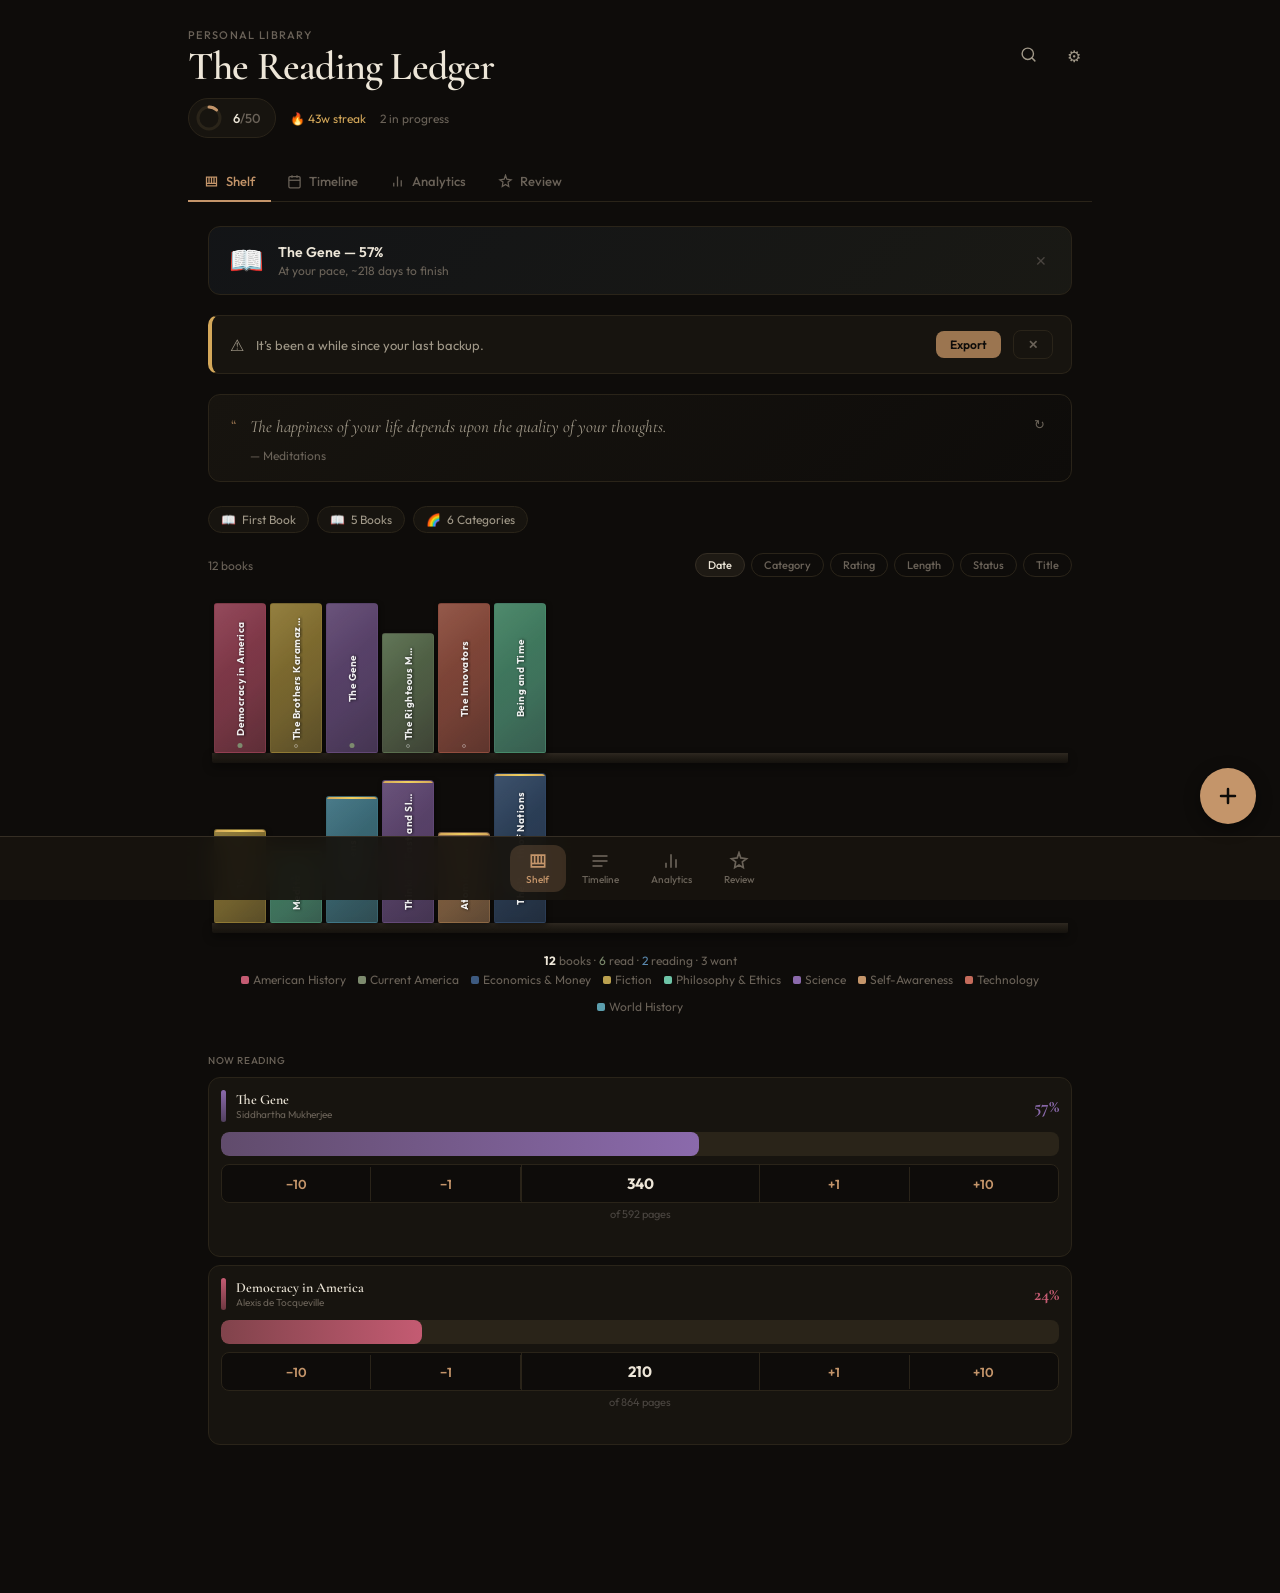
==== index.html @ 63d8da2f "Fix Timeline layout: content padding + weekly summary broken div - Added horizontal padding and max-" ====
<!DOCTYPE html>
<html lang="en">
<head>
<meta charset="UTF-8">
<meta name="viewport" content="width=device-width, initial-scale=1.0, user-scalable=no">
<title>The Reading Ledger</title>
<link href="https://fonts.googleapis.com/css2?family=Cormorant+Garamond:ital,wght@0,400;0,500;0,600;0,700;1,400;1,500&family=Outfit:wght@300;400;500;600&display=swap" rel="stylesheet">
<style>
*,*::before,*::after{box-sizing:border-box;margin:0;padding:0}html,body{height:100%}
input[type=number]::-webkit-inner-spin-button,input[type=number]::-webkit-outer-spin-button{-webkit-appearance:none;margin:0}input[type=number]{-moz-appearance:textfield}
body{font-family:'Cormorant Garamond',Georgia,serif;background:#0E0C0A;color:#EDE6D8;overflow-x:hidden}
:root{--bg:#0E0C0A;--surface:#17140F;--surfaceH:#1E1A14;--border:#2A2419;--borderL:#352E24;--accent:#C4956A;--accentDim:#9B7550;--accentGlow:#C4956A35;--text:#EDE6D8;--textM:#A09888;--textD:#6A6258;--textDD:#4A4540;--danger:#C45B5B;--gold:#D4A85A;--green:#7D8B6E;--blue:#5B8AB0;--ui:'Outfit',sans-serif;--serif:'Cormorant Garamond',Georgia,serif;--max:960px}
.container{max-width:var(--max);margin:0 auto;padding:0 28px}
header{padding:28px 0 0;position:sticky;top:0;z-index:40;background:var(--bg)}
.hdr-row{display:flex;justify-content:space-between;align-items:flex-start}.hdr-label{font-family:var(--ui);font-size:11px;color:var(--textD);margin:0 0 4px;letter-spacing:0.12em;text-transform:uppercase;font-weight:500}.hdr-title{font-size:40px;font-weight:600;letter-spacing:-0.02em;line-height:1;margin:0}.hdr-pills{display:flex;align-items:center;gap:14px;margin-top:12px;flex-wrap:wrap}
.goal-pill{display:flex;align-items:center;gap:10px;background:var(--surface);border-radius:100px;padding:5px 14px 5px 6px;border:1px solid var(--border)}.goal-pill-text{font-family:var(--ui);font-size:13px;font-weight:500}.goal-pill-text span{color:var(--textD)}
.streak-pill{display:flex;align-items:center;gap:5px;font-family:var(--ui);font-size:12px;color:var(--gold)}
.hdr-right{display:flex;gap:8px;align-items:center;margin-top:8px}
.btn-search,.btn-settings{background:none;border:1px solid transparent;border-radius:8px;padding:9px 10px;cursor:pointer;color:var(--textM);font-size:16px;transition:all 0.2s}.btn-search.active{background:var(--surfaceH);border-color:var(--borderL)}.btn-settings:hover{background:var(--surfaceH);color:var(--text)}
.search-bar{margin-top:16px}.search-bar input{width:100%;background:var(--surface);border:1px solid var(--border);border-radius:10px;padding:11px 16px;color:var(--text);font-family:var(--ui);font-size:14px;outline:none}.search-bar input:focus{border-color:var(--accent)}.search-bar input::placeholder{color:var(--textD)}
nav.tabs{display:flex;gap:0;margin-top:24px;border-bottom:1px solid var(--border)}nav.tabs button{background:none;border:none;font-family:var(--ui);font-size:13px;font-weight:500;cursor:pointer;padding:11px 16px;display:flex;align-items:center;gap:7px;color:var(--textD);border-bottom:2px solid transparent;margin-bottom:-1px;transition:all 0.2s}nav.tabs button.active{color:var(--accent);border-bottom-color:var(--accent)}nav.tabs button:hover:not(.active){color:var(--textM)}nav.tabs button svg{width:15px;height:15px}
.bottom-nav{position:fixed;bottom:0;left:0;right:0;height:64px;padding-bottom:env(safe-area-inset-bottom);background:rgba(23,20,15,0.92);backdrop-filter:blur(12px);border-top:1px solid var(--borderL);z-index:50;display:flex;align-items:center;justify-content:center}.bottom-nav button{background:none;border:none;color:var(--textD);cursor:pointer;display:flex;flex-direction:column;align-items:center;gap:2px;padding:6px 16px;border-radius:12px;transition:all 0.2s;min-width:56px}.bottom-nav button svg{width:20px;height:20px}.bottom-nav button span{font-family:var(--ui);font-size:10px;font-weight:500}.bottom-nav button.active{color:var(--accent);background:var(--accentGlow)}.bottom-nav button:hover:not(.active){color:var(--textM)}.bottom-nav.hidden{display:none}
.content{padding:24px 20px 140px;max-width:var(--max);margin:0 auto}.view{display:none;opacity:0;transform:translateY(6px);transition:opacity 200ms,transform 200ms}.view.active{display:block;opacity:1;transform:translateY(0)}

/* Shelf */
.shelf-header{display:flex;justify-content:space-between;align-items:center;margin-bottom:16px}.shelf-count{font-family:var(--ui);font-size:12px;color:var(--textD)}
.sort-bar{display:flex;gap:6px;overflow-x:auto;scrollbar-width:none}.sort-bar::-webkit-scrollbar{display:none}.sort-pill{background:none;border:1px solid var(--border);border-radius:100px;padding:4px 12px;font-family:var(--ui);font-size:11px;color:var(--textD);cursor:pointer;font-weight:500;white-space:nowrap;transition:all 0.15s}.sort-pill.active{background:var(--surfaceH);border-color:var(--borderL);color:var(--text)}
.shelf-row-wrap{position:relative}.shelf-spines{display:flex;align-items:flex-end;gap:4px;padding:10px 6px 0;min-height:100px;flex-wrap:wrap}
.spine{position:relative;border-radius:3px 4px 2px 2px;cursor:pointer;overflow:hidden;flex-shrink:0;display:flex;flex-direction:column;align-items:center;justify-content:center;transition:transform 0.2s cubic-bezier(0.34,1.56,0.64,1),box-shadow 0.2s}.spine:hover{transform:translateY(-6px);box-shadow:2px 6px 14px rgba(0,0,0,0.5);filter:brightness(1.12)}
@keyframes spineUp{from{opacity:0;transform:translateY(18px)}to{opacity:1;transform:translateY(0)}}.spine{animation:spineUp 350ms cubic-bezier(0.23,1,0.32,1) backwards}.spine:nth-child(1){animation-delay:0ms}.spine:nth-child(2){animation-delay:50ms}.spine:nth-child(3){animation-delay:100ms}.spine:nth-child(4){animation-delay:150ms}.spine:nth-child(5){animation-delay:200ms}.spine:nth-child(6){animation-delay:250ms}
.spine .sheen{position:absolute;inset:0;background:linear-gradient(135deg,rgba(255,255,255,0.08) 0%,transparent 40%,transparent 60%,rgba(0,0,0,0.1) 100%);pointer-events:none}.spine .gold-top{position:absolute;top:0;left:0;right:0;height:2px;background:linear-gradient(90deg,#D4A85A,#F0D060,#D4A85A);border-radius:3px 3px 0 0;z-index:2}.spine .reading-dot{position:absolute;bottom:4px;left:50%;transform:translateX(-50%);width:5px;height:5px;border-radius:50%;background:#7D8B6E;z-index:2;animation:dotPulse 2s ease-in-out infinite}@keyframes dotPulse{0%,100%{box-shadow:0 0 2px #7D8B6E}50%{box-shadow:0 0 6px #7D8B6E,0 0 10px rgba(125,139,110,0.4)}}.spine .want-mark{position:absolute;bottom:4px;left:50%;transform:translateX(-50%);width:4px;height:4px;border-radius:50%;border:1px solid rgba(255,255,255,0.35);z-index:2}
.spine-title{writing-mode:vertical-rl;text-orientation:mixed;transform:rotate(180deg);font-family:var(--ui);font-size:10px;font-weight:700;letter-spacing:0.05em;overflow:hidden;text-overflow:ellipsis;white-space:nowrap;text-shadow:0 1px 3px rgba(0,0,0,0.8);padding:3px 0}
.shelf-board{height:10px;background:linear-gradient(180deg,#2E2820,#241F18,#1C1812,#15120E);border-radius:0 0 2px 2px;box-shadow:0 4px 10px rgba(0,0,0,0.4);margin:0 4px}
.shelf-footer{text-align:center;padding:20px 0;font-family:var(--ui);font-size:12px;color:var(--textD)}.shelf-footer-legend{display:flex;justify-content:center;gap:12px;flex-wrap:wrap;margin-top:4px}.shelf-footer-legend-item{display:flex;align-items:center;gap:4px}.shelf-footer-legend-dot{width:8px;height:8px;border-radius:2px}

/* Tooltip */
.tooltip{position:fixed;bottom:80px;left:50%;transform:translateX(-50%) translateY(8px);background:var(--surface);border:1px solid var(--borderL);border-radius:12px;padding:14px 18px;box-shadow:0 8px 32px rgba(0,0,0,0.6);z-index:60;display:none;min-width:220px;max-width:320px;opacity:0;transition:opacity 0.2s,transform 0.2s}.tooltip.show{display:block;opacity:1;transform:translateX(-50%) translateY(0)}.tooltip-title{font-size:16px;font-weight:600;margin:0 0 2px}.tooltip-author{font-family:var(--ui);font-size:12px;color:var(--textM);margin:0 0 8px}.tooltip-meta{display:flex;align-items:center;gap:8px;flex-wrap:wrap;margin-bottom:10px}.tooltip-meta .cat-dot{width:8px;height:8px;border-radius:2px}.tooltip-meta span{font-family:var(--ui);font-size:11px;color:var(--textD)}.tooltip-stars{font-size:12px;color:var(--gold)}.tooltip-open{background:none;border:1px solid var(--border);border-radius:8px;padding:5px 14px;font-family:var(--ui);font-size:12px;color:var(--textM);cursor:pointer;font-weight:500;width:100%}.tooltip-open:hover{border-color:var(--accent);color:var(--text)}

/* Now Reading */
.nr-section{margin-top:20px}.nr-section-title{font-family:var(--ui);font-size:10px;color:var(--textD);text-transform:uppercase;letter-spacing:0.06em;font-weight:500;margin-bottom:10px}.nr-card{background:var(--surface);border:1px solid var(--border);border-radius:12px;padding:12px;margin-bottom:8px}.nr-card-header{display:flex;align-items:center;gap:10px;margin-bottom:10px}.nr-card-accent{width:5px;height:32px;border-radius:3px;flex-shrink:0}.nr-card-info{flex:1;min-width:0}.nr-card-title{font-size:14px;font-weight:600;overflow:hidden;text-overflow:ellipsis;white-space:nowrap;cursor:pointer}.nr-card-title:hover{color:var(--accent)}.nr-card-author{font-family:var(--ui);font-size:10px;color:var(--textD)}.nr-card-pct{font-size:18px;font-weight:700;flex-shrink:0}.nr-bar{height:24px;background:var(--border);border-radius:8px;position:relative;cursor:pointer;overflow:hidden;margin-bottom:8px}.nr-bar-fill{position:absolute;left:0;top:0;bottom:0;border-radius:8px;transition:width 0.3s}.nr-bar-label{position:absolute;inset:0;display:flex;align-items:center;justify-content:center;font-family:var(--ui);font-size:10px;font-weight:600;color:#fff;text-shadow:0 1px 3px rgba(0,0,0,0.6)}
.nr-actions{display:flex;gap:6px;align-items:center}
.nr-status{padding:4px 10px;border-radius:100px;font-family:var(--ui);font-size:10px;font-weight:500;cursor:pointer;transition:all 0.15s}.nr-status:active{transform:scale(0.95)}
.nr-log-btn{display:flex;align-items:center;gap:4px;padding:4px 10px;border-radius:100px;font-family:var(--ui);font-size:10px;cursor:pointer;background:rgba(91,138,176,0.08);border:1px solid rgba(91,138,176,0.2);color:var(--blue);transition:all 0.15s}.nr-log-btn:active{transform:scale(0.95)}
.nr-stars{display:flex;gap:2px}.nr-star{width:20px;height:20px;border-radius:6px;display:flex;align-items:center;justify-content:center;font-size:12px;cursor:pointer;transition:all 0.1s;background:rgba(42,36,25,0.3);border:1px solid var(--border)}.nr-star:active{transform:scale(0.9)}.nr-star.filled{background:rgba(212,168,90,0.12);border-color:rgba(212,168,90,0.25)}
.nr-session-form{display:none;margin-top:8px;padding-top:8px;border-top:1px solid var(--border);animation:slideUp 0.15s ease-out}@keyframes slideUp{from{opacity:0;transform:translateY(8px)}to{opacity:1;transform:translateY(0)}}.nr-session-form .nr-sf-row{display:flex;gap:6px;align-items:center}.nr-sf-input{background:var(--bg);border:1px solid var(--border);border-radius:8px;padding:6px 8px;color:var(--text);font-family:var(--ui);font-size:12px;text-align:center;outline:none;width:55px}.nr-sf-input:focus{border-color:var(--accent)}.nr-sf-submit{background:var(--green);color:var(--bg);border:none;border-radius:8px;padding:6px 12px;font-family:var(--ui);font-size:11px;font-weight:600;cursor:pointer;flex:1}.nr-sf-close{background:none;color:var(--textD);border:1px solid var(--border);border-radius:8px;padding:6px 8px;font-family:var(--ui);font-size:11px;cursor:pointer}.nr-sf-hint{font-family:var(--ui);font-size:10px;color:var(--textDD);margin-top:6px}

/* Quote Banner */
.quote-banner{background:linear-gradient(135deg,var(--surface),var(--bg));border:1px solid var(--border);border-radius:12px;padding:18px 22px;margin-bottom:24px;display:flex;gap:14px;align-items:flex-start}.quote-banner-text{flex:1;font-size:17px;font-style:italic;line-height:1.6;color:var(--textM)}.quote-banner-src{font-family:var(--ui);font-size:12px;color:var(--textD);margin-top:8px;font-style:normal}.quote-refresh{background:none;border:none;color:var(--textD);cursor:pointer;padding:4px}.quote-refresh:hover{color:var(--accent)}
.milestones{display:flex;gap:8px;margin-bottom:20px;flex-wrap:wrap}.milestone{font-family:var(--ui);font-size:12px;padding:5px 12px;border-radius:100px;background:var(--surface);border:1px solid var(--border);color:var(--textM);display:flex;align-items:center;gap:6px}
.backup-banner{background:var(--surface);border:1px solid var(--border);border-left:4px solid var(--gold);border-radius:10px;padding:14px 18px;margin-bottom:20px;display:flex;align-items:center;gap:12px;font-family:var(--ui);font-size:13px;color:var(--textM)}.backup-banner button{border-radius:8px;padding:6px 14px;font-family:var(--ui);font-size:12px;font-weight:600;cursor:pointer;border:none;flex-shrink:0}.backup-banner .bb-export{background:var(--accentDim);color:var(--bg)}.backup-banner .bb-dismiss{background:none;color:var(--textD);border:1px solid var(--border)}

/* FAB */
.fab{position:fixed;bottom:76px;right:24px;width:56px;height:56px;border-radius:50%;background:var(--accent);color:var(--bg);border:none;cursor:pointer;box-shadow:0 4px 16px rgba(0,0,0,0.4);z-index:51;display:flex;align-items:center;justify-content:center;transition:transform 0.2s}.fab:hover{transform:scale(1.08)}.fab:active{transform:scale(0.95)}.fab svg{width:24px;height:24px}.fab.hidden{display:none}

/* Timeline */
.tl-section-title{font-size:18px;font-weight:600;color:var(--text);margin:0 0 18px}.tl-empty{font-family:var(--ui);font-size:13px;color:var(--textD);text-align:center;padding:48px 20px;font-style:italic;border:1px dashed var(--border);border-radius:12px}.tl-divider{border:none;border-top:1px solid var(--border);margin:40px 0}
/* Focus Hero */
.tlf-wrap{text-align:center;padding:10px 0 0}.tlf-nav{display:flex;align-items:center;justify-content:center;gap:16px;margin-bottom:20px}.tlf-nav-btn{background:none;border:1px solid var(--border);border-radius:50%;width:36px;height:36px;color:var(--textM);cursor:pointer;font-size:16px;display:flex;align-items:center;justify-content:center}.tlf-nav-btn:hover{border-color:var(--accent);color:var(--accent)}.tlf-nav-count{font-family:var(--ui);font-size:12px;color:var(--textD)}
.tlf-ring{position:relative;display:inline-block;margin:0 auto 16px}.tlf-ring-inner{position:absolute;inset:0;display:flex;flex-direction:column;align-items:center;justify-content:center}.tlf-ring-pct{font-size:36px;font-weight:700;line-height:1}.tlf-ring-pages{font-family:var(--ui);font-size:13px;color:var(--textD);margin-top:2px}.tlf-title{font-size:22px;font-weight:600;margin:0 0 4px;cursor:pointer}.tlf-title:hover{color:var(--accent)}.tlf-author{font-family:var(--ui);font-size:14px;color:var(--textM);margin:0 0 16px}
.tlf-last{background:var(--surface);border:1px solid var(--border);border-radius:10px;padding:12px 16px;margin:0 auto 16px;max-width:340px;display:flex;align-items:center;gap:14px;text-align:left}.tlf-last-icon{font-size:20px;flex-shrink:0}.tlf-last-body{flex:1}.tlf-last-label{font-family:var(--ui);font-size:10px;color:var(--textD);text-transform:uppercase;letter-spacing:0.06em;font-weight:500}.tlf-last-detail{font-family:var(--ui);font-size:14px;color:var(--text);font-weight:500;margin-top:2px}.tlf-last-sub{font-family:var(--ui);font-size:11px;color:var(--textD);margin-top:1px}
.tlf-trend{display:flex;gap:12px;justify-content:center;margin-bottom:20px;flex-wrap:wrap}.tlf-trend-card{background:var(--surface);border:1px solid var(--border);border-radius:8px;padding:8px 14px;text-align:center;min-width:80px}.tlf-trend-val{font-family:var(--ui);font-size:18px;font-weight:700;color:var(--text)}.tlf-trend-val.up{color:var(--green)}.tlf-trend-val.down{color:var(--danger)}.tlf-trend-label{font-family:var(--ui);font-size:9px;color:var(--textD);text-transform:uppercase;letter-spacing:0.06em;margin-top:2px}
.tlf-timer{margin:20px auto 0;max-width:300px}.tlf-timer-display{display:block;font-family:var(--ui);font-size:48px;font-weight:600;color:var(--accent);letter-spacing:0.05em;line-height:1;margin-bottom:12px;font-variant-numeric:tabular-nums}.tlf-timer-btns{display:flex;gap:8px;justify-content:center}.tlf-tbtn{border:none;border-radius:8px;padding:10px 24px;font-family:var(--ui);font-size:14px;font-weight:600;cursor:pointer;transition:all 0.2s}.tlf-tbtn.start{background:var(--green);color:#EDE6D8}.tlf-tbtn.pause{background:var(--gold);color:var(--bg)}.tlf-tbtn.resume{background:var(--green);color:#EDE6D8}.tlf-tbtn.stop{background:var(--danger);color:#fff}
.tlf-session-form{max-width:320px;margin:16px auto 0;background:var(--surface);border:1px solid var(--border);border-radius:10px;padding:16px;text-align:left}
.tlf-page-input{background:var(--surface);border:1px solid var(--border);border-radius:8px;padding:10px 16px;color:var(--text);font-family:var(--ui);font-size:18px;font-weight:600;outline:none;width:100px;text-align:center}.tlf-page-input:focus{border-color:var(--accent)}
/* Progress Lanes */
.tll-lane{background:var(--surface);border:1px solid var(--border);border-radius:10px;margin-bottom:10px;overflow:hidden;cursor:pointer;transition:border-color 0.2s;opacity:0;animation:laneIn 350ms cubic-bezier(0.23,1,0.32,1) forwards}@keyframes laneIn{from{opacity:0;transform:translateY(12px)}to{opacity:1;transform:translateY(0)}}.tll-lane:nth-child(1){animation-delay:0ms}.tll-lane:nth-child(2){animation-delay:60ms}.tll-lane:nth-child(3){animation-delay:120ms}.tll-lane:nth-child(4){animation-delay:180ms}.tll-lane:hover{border-color:var(--borderL)}.tll-lane.active{border-color:var(--accent);box-shadow:0 0 0 1px var(--accent)}
.tll-lane-info{display:flex;align-items:center;justify-content:space-between;padding:10px 14px 6px}.tll-lane-title{font-family:var(--ui);font-size:13px;font-weight:500;overflow:hidden;text-overflow:ellipsis;white-space:nowrap;flex:1;margin-right:10px}.tll-lane-meta{font-family:var(--ui);font-size:11px;color:var(--textD)}.tll-lane-est{font-family:var(--ui);font-size:10px;color:var(--accent);font-weight:500;margin-left:8px}.tll-lane-track{height:28px;background:var(--bg);margin:0 14px 10px;border-radius:6px;position:relative;overflow:hidden}.tll-lane-fill{height:100%;border-radius:6px;position:relative;transition:width 0.5s}.tll-lane-pct{position:absolute;right:8px;top:50%;transform:translateY(-50%);font-family:var(--ui);font-size:11px;font-weight:700;color:rgba(255,255,255,0.9);text-shadow:0 1px 2px rgba(0,0,0,0.4)}.tll-lane-marker{position:absolute;top:-2px;bottom:-2px;width:2px;background:var(--text);border-radius:1px;z-index:2}.tll-legend{display:flex;gap:12px;margin-top:16px;flex-wrap:wrap}.tll-legend-item{display:flex;align-items:center;gap:6px;font-family:var(--ui);font-size:11px;color:var(--textD)}.tll-legend-dot{width:10px;height:6px;border-radius:2px}
/* Streak Calendar */
.streak-cal{background:var(--surface);border:1px solid var(--border);border-radius:14px;padding:20px 24px;overflow:hidden}.streak-header{display:flex;justify-content:space-between;align-items:center;margin-bottom:16px}.streak-header-title{font-family:var(--ui);font-size:13px;font-weight:600}.streak-nav-btn{background:none;border:1px solid var(--border);border-radius:6px;padding:4px 10px;font-family:var(--ui);font-size:11px;color:var(--textD);cursor:pointer}.streak-stats{display:flex;gap:16px;margin-bottom:16px}.streak-stat{text-align:center;flex:1}.streak-stat-val{font-family:var(--ui);font-size:22px;font-weight:700;color:var(--accent)}.streak-stat-label{font-family:var(--ui);font-size:10px;color:var(--textD);text-transform:uppercase;letter-spacing:0.06em}
.cal-grid{display:grid;grid-template-columns:repeat(7,1fr);gap:4px}.cal-header{font-family:var(--ui);font-size:9px;color:var(--textDD);text-align:center;padding:4px 0}.cal-day{aspect-ratio:1;border-radius:6px;display:flex;align-items:center;justify-content:center;font-family:var(--ui);font-size:11px;color:var(--textD);position:relative}.cal-day.empty{background:none}.cal-day.none{background:var(--bg);border:1px solid var(--border)}.cal-day.read{background:rgba(196,149,106,0.2);border:1px solid rgba(196,149,106,0.3);color:var(--accent);font-weight:600}.cal-day.today{box-shadow:0 0 0 2px var(--accent)}.cal-day .dot{position:absolute;bottom:3px;left:50%;transform:translateX(-50%);width:4px;height:4px;border-radius:50%;background:var(--accent)}
.streak-goal{display:flex;align-items:center;gap:12px;margin-top:16px;padding-top:14px;border-top:1px solid var(--border)}.streak-goal-bar{flex:1;height:6px;background:var(--border);border-radius:3px;overflow:hidden}.streak-goal-fill{height:100%;border-radius:3px;background:var(--accent)}.streak-goal-label{font-family:var(--ui);font-size:11px;color:var(--textD)}.streak-goal-val{font-family:var(--ui);font-size:12px;color:var(--accent);font-weight:600;flex-shrink:0}
/* Weekly Summary */
.tl-week-summary{background:linear-gradient(135deg,var(--surface),var(--bg));border:1px solid var(--border);border-radius:10px;padding:14px 18px;margin-bottom:16px;display:flex;align-items:center;gap:16px}.tl-week-label{font-family:var(--ui);font-size:10px;color:var(--textD);text-transform:uppercase;letter-spacing:0.06em;font-weight:500;flex-shrink:0;min-width:70px}.tl-week-stats{display:flex;gap:14px;flex:1;flex-wrap:wrap}.tl-week-stat{font-family:var(--ui);font-size:12px;color:var(--textM)}.tl-week-stat strong{color:var(--text);font-weight:600}.tl-week-highlight{font-family:var(--ui);font-size:11px;color:var(--green);font-weight:500;flex-shrink:0}
/* Feed */
.tl-feed-day{margin-bottom:24px}.tl-feed-day-label{font-family:var(--ui);font-size:11px;font-weight:500;color:var(--textDD);letter-spacing:0.04em;margin-bottom:10px}.tl-feed-day-label strong{color:var(--textD);font-weight:600}
.tl-fi{display:flex;align-items:flex-start;gap:10px;padding:8px 0 8px 14px;border-left:2px solid var(--border);margin-left:4px;cursor:pointer;position:relative;opacity:0;animation:fiIn 250ms ease forwards}@keyframes fiIn{from{opacity:0;transform:translateX(-8px)}to{opacity:1;transform:translateX(0)}}.tl-fi:hover{border-left-color:var(--accent)}.tl-fi.session{border-left-color:var(--accentDim)}.tl-fi.finish{border-left-color:var(--green);background:var(--surface);border-radius:0 10px 10px 0;padding:12px 14px;margin-bottom:4px}.tl-fi.start{border-left-color:var(--blue)}.tl-fi.quote{border-left-color:var(--gold)}.tl-fi::before{content:'';position:absolute;left:-5px;top:12px;width:8px;height:8px;border-radius:50%;background:var(--border);border:2px solid var(--bg)}.tl-fi.session::before{background:var(--accentDim)}.tl-fi.finish::before{background:var(--green)}.tl-fi.start::before{background:var(--blue)}.tl-fi.quote::before{background:var(--gold)}.tl-fi-body{flex:1;min-width:0}.tl-fi-text{font-family:var(--ui);font-size:13px;color:var(--textM);line-height:1.4;margin:0}.tl-fi-text strong{color:var(--text);font-weight:500}.tl-fi-text .pg{color:var(--accent);font-weight:600}.tl-fi-sub{font-family:var(--ui);font-size:11px;color:var(--textDD);margin-top:2px}.tl-fi-stars{color:var(--gold);font-size:12px;margin-top:2px}.tl-fi-quote{margin-top:6px;padding:8px 12px;border-left:2px solid rgba(212,168,90,0.4);font-size:14px;font-style:italic;color:var(--textD);line-height:1.5;background:rgba(212,168,90,0.03);border-radius:0 8px 8px 0}
/* Up Next */
.tl-next{background:linear-gradient(135deg,rgba(46,68,96,0.12),rgba(196,149,106,0.06));border:1px solid var(--border);border-radius:14px;padding:20px 24px}.tl-next-header{display:flex;align-items:center;gap:10px;margin-bottom:14px}.tl-next-icon{font-size:20px}.tl-next-title{font-family:var(--ui);font-size:13px;font-weight:600}
.tl-next-card{display:flex;align-items:center;gap:14px;background:var(--surface);border:1px solid var(--border);border-radius:10px;padding:14px;cursor:pointer;transition:border-color 0.2s}.tl-next-card:hover{border-color:var(--accent)}.tl-next-spine{width:10px;height:50px;border-radius:3px;flex-shrink:0}.tl-next-info{flex:1;min-width:0}.tl-next-book-title{font-family:var(--ui);font-size:14px;font-weight:500}.tl-next-author{font-family:var(--ui);font-size:11px;color:var(--textD);margin-top:2px}.tl-next-meta{font-family:var(--ui);font-size:10px;color:var(--textDD);margin-top:4px}.tl-next-meta .rec{color:var(--accent)}.tl-next-start{background:var(--blue);color:#EDE6D8;border:none;border-radius:8px;padding:8px 18px;font-family:var(--ui);font-size:12px;font-weight:600;cursor:pointer;flex-shrink:0}
/* Gantt */
.tl-gantt-toggle{display:flex;align-items:center;gap:8px;cursor:pointer;padding:0;background:none;border:none;width:100%;text-align:left;margin-bottom:16px}.tl-gantt-toggle .tl-section-title{margin:0;cursor:pointer}.tl-gantt-arrow{font-family:var(--ui);font-size:12px;color:var(--textD);transition:transform 0.25s;display:inline-block}.tl-gantt-toggle.open .tl-gantt-arrow{transform:rotate(90deg)}.tl-gantt-body{overflow:hidden;max-height:0;opacity:0;transition:max-height 0.35s,opacity 0.25s}.tl-gantt-body.open{max-height:2000px;opacity:1}.tl-row{display:flex;align-items:center;padding:8px 0;border-bottom:1px solid rgba(255,255,255,0.04);cursor:pointer}.tl-row:hover{background:rgba(255,255,255,0.02)}.tl-row-label{font-family:var(--ui);font-size:12px;color:var(--textM);width:120px;flex-shrink:0;overflow:hidden;text-overflow:ellipsis;white-space:nowrap}.tl-row-track{flex:1;height:16px;position:relative;border-radius:4px}.tl-row-bar{position:absolute;height:100%;border-radius:4px;min-width:6px}.tl-row-dates{font-family:var(--ui);font-size:10px;color:var(--textDD);width:130px;flex-shrink:0;text-align:right;padding-left:8px}
.tls-show-more{display:block;margin:12px auto 0;background:none;border:1px solid var(--border);border-radius:8px;padding:8px 24px;font-family:var(--ui);font-size:12px;color:var(--textD);cursor:pointer}

/* Analytics */
.mini-stats{display:grid;grid-template-columns:repeat(auto-fit,minmax(140px,1fr));gap:16px;margin-bottom:28px}.mini-stat{background:var(--surface);border-radius:10px;padding:14px 16px;border:1px solid var(--border)}.mini-stat-label{font-family:var(--ui);font-size:10px;color:var(--textD);text-transform:uppercase;letter-spacing:0.06em;font-weight:500;margin-bottom:4px}.mini-stat-value{font-size:24px;font-weight:600;line-height:1}.mini-stat-sub{font-family:var(--ui);font-size:11px;color:var(--textD);margin-top:2px}
.panel{background:var(--surface);border-radius:12px;padding:24px;border:1px solid var(--border);margin-bottom:28px}.panel-title{font-size:19px;font-weight:500;font-style:italic;margin:0 0 16px}.panel-empty{font-family:var(--ui);font-size:13px;color:var(--textD);text-align:center;padding:36px 20px;font-style:italic;border:1px dashed var(--border);border-radius:10px}
.progress-row{display:flex;align-items:center;gap:16px}.progress-track{flex:1;background:var(--border);border-radius:100px;height:12px;overflow:hidden}.progress-fill{height:100%;border-radius:100px;background:linear-gradient(90deg,var(--accentDim),var(--accent));transition:width 1s}.progress-pct{font-family:var(--ui);font-size:22px;font-weight:600;color:var(--accent);min-width:50px;text-align:right}
.pie-row{display:flex;align-items:center;gap:28px;flex-wrap:wrap}.pie-wrap{width:170px;height:170px;flex-shrink:0}.pie-wrap canvas{width:100%;height:100%}.cat-legend{display:flex;flex-direction:column;gap:6px;flex:1}.cat-legend-item{display:flex;align-items:center;gap:10px}.cat-legend-dot{width:10px;height:10px;border-radius:2px;flex-shrink:0}.cat-legend-name{font-family:var(--ui);font-size:13px;color:var(--textM);flex:1}.cat-legend-count{font-family:var(--ui);font-size:13px;color:var(--textD);font-weight:500}.cat-legend-bar{width:60px;height:4px;border-radius:2px;background:var(--border);overflow:hidden}.cat-legend-bar-fill{height:100%;border-radius:2px}
canvas.pace-chart{width:100%;height:200px;display:block}
.reading-habits .habit-row{display:flex;align-items:center;gap:12px;margin-bottom:8px}.reading-habits .habit-label{font-family:var(--ui);font-size:12px;color:var(--textD);width:36px;text-align:right;flex-shrink:0}.reading-habits .habit-bar{flex:1;height:16px;background:var(--border);border-radius:4px;overflow:hidden}.reading-habits .habit-fill{height:100%;border-radius:4px;background:var(--accent);transition:width 0.5s}.reading-habits .habit-val{font-family:var(--ui);font-size:11px;color:var(--textD);min-width:24px}
.goal-panel-section{margin-top:20px}.goal-panel-section-title{font-family:var(--ui);font-size:12px;color:var(--textD);text-transform:uppercase;letter-spacing:0.08em;font-weight:500;margin-bottom:10px}
.challenge-card{background:var(--bg);border:1px solid var(--border);border-radius:10px;padding:12px 14px;margin-bottom:8px;position:relative}.challenge-label{font-family:var(--ui);font-size:13px;font-weight:600;color:var(--text);margin-bottom:4px}.challenge-meta{font-family:var(--ui);font-size:11px;color:var(--textD);margin-bottom:6px}.challenge-progress-bar{height:6px;background:var(--border);border-radius:3px;overflow:hidden}.challenge-progress-fill{height:100%;border-radius:3px;background:linear-gradient(90deg,var(--accentDim),var(--accent));transition:width 0.5s}.challenge-pct{font-family:var(--ui);font-size:11px;color:var(--accent);margin-top:2px;text-align:right}.challenge-del{position:absolute;top:8px;right:10px;background:none;border:none;color:var(--textD);cursor:pointer;font-size:14px}.challenge-del:hover{color:var(--danger)}.challenge-done{border-left:3px solid var(--green)}
.goal-cat-grid{display:grid;grid-template-columns:1fr 1fr;gap:8px;margin-top:8px}.goal-cat-item{display:flex;align-items:center;gap:8px;font-family:var(--ui);font-size:12px;color:var(--textM)}.goal-cat-item input{width:50px;padding:4px 6px;border:1px solid var(--border);border-radius:6px;background:var(--surface);color:var(--text);font-family:var(--ui);font-size:12px;outline:none;text-align:center}
.theme-index{margin-top:16px}.theme-index-item{background:var(--surface);border:1px solid var(--border);border-radius:10px;margin-bottom:8px;overflow:hidden}.theme-index-header{display:flex;align-items:center;gap:10px;padding:12px 16px;cursor:pointer;transition:background 0.15s}.theme-index-header:hover{background:rgba(255,255,255,0.02)}.theme-index-name{font-family:var(--ui);font-size:14px;font-weight:500;color:var(--text);flex:1}.theme-index-count{font-family:var(--ui);font-size:12px;color:var(--textD);background:var(--bg);padding:2px 8px;border-radius:100px}.theme-index-chevron{color:var(--textD);font-size:11px;font-family:var(--ui);transition:transform 0.25s}.theme-index-item.expanded .theme-index-chevron{transform:rotate(90deg)}.theme-index-books{max-height:0;overflow:hidden;transition:max-height 0.35s}.theme-index-item.expanded .theme-index-books{max-height:600px}.theme-index-books-inner{padding:0 16px 12px;display:flex;flex-wrap:wrap;gap:8px}.theme-book-mini{background:var(--bg);border:1px solid var(--border);border-radius:8px;padding:8px 12px;cursor:pointer;max-width:200px}.theme-book-mini:hover{border-color:var(--accent)}.theme-book-mini-title{font-family:var(--ui);font-size:12px;font-weight:500;color:var(--text);overflow:hidden;text-overflow:ellipsis;white-space:nowrap}.theme-book-mini-author{font-family:var(--ui);font-size:10px;color:var(--textD)}

/* Year in Review */
.yr-hero{background:linear-gradient(135deg,var(--surface),#1A1510);border:1px solid var(--border);border-radius:16px;padding:36px 32px;text-align:center;position:relative;overflow:hidden;margin-bottom:20px}.yr-hero-glow{position:absolute;inset:0;background:radial-gradient(ellipse at 50% 80%,rgba(196,149,106,0.25),transparent 65%);pointer-events:none;animation:heroGlow 4s ease-in-out infinite alternate}@keyframes heroGlow{from{opacity:0.7}to{opacity:1}}.yr-hero-label{font-family:var(--ui);font-size:11px;color:var(--textD);letter-spacing:0.12em;text-transform:uppercase;font-weight:500;position:relative}.yr-hero-num{font-size:64px;font-weight:700;color:var(--accent);line-height:1;position:relative;margin-top:8px}.yr-hero-sub{font-family:var(--ui);font-size:14px;color:var(--textM);margin-top:4px;position:relative}.yr-hero-pages{font-family:var(--ui);font-size:13px;color:var(--textD);margin-top:8px;position:relative}.yr-grid{display:grid;grid-template-columns:1fr 1fr;gap:12px;margin-bottom:20px}.yr-card{background:var(--surface);border:1px solid var(--border);border-radius:12px;padding:16px 18px}.yr-card-label{font-family:var(--ui);font-size:10px;color:var(--textD);text-transform:uppercase;letter-spacing:0.06em;font-weight:500}.yr-card-value{font-size:22px;font-weight:600;margin-top:6px;line-height:1.2;overflow:hidden;text-overflow:ellipsis;white-space:nowrap}.yr-card-value.sm{font-size:16px}.yr-card-sub{font-family:var(--ui);font-size:12px;color:var(--textD);margin-top:3px}.yr-milestones{display:grid;grid-template-columns:repeat(auto-fill,minmax(140px,1fr));gap:10px}.yr-milestone{background:var(--bg);border-radius:10px;padding:14px 12px;text-align:center;border:1px solid var(--border)}.yr-milestone-icon{font-size:24px}.yr-milestone-label{font-family:var(--ui);font-size:12px;font-weight:600;margin-top:6px}.yr-themes{display:flex;gap:8px;flex-wrap:wrap}.yr-theme{font-family:var(--ui);font-size:13px;padding:6px 14px;border-radius:100px;background:var(--surface);border:1px solid var(--border);color:var(--textM)}.yr-theme em{color:var(--textD);font-size:11px;font-style:normal}

/* Detail */
.detail-view{display:none;min-height:100vh;background:var(--bg);opacity:0;transform:translateY(40px)}.detail-view.active{display:block;animation:detailIn 300ms cubic-bezier(0.23,1,0.32,1) forwards}@keyframes detailIn{from{opacity:0;transform:translateY(40px)}to{opacity:1;transform:translateY(0)}}.detail-banner{position:relative;min-height:180px;display:flex;flex-direction:column;justify-content:flex-end;overflow:hidden}.detail-banner::after{content:'';position:absolute;inset:0;background:linear-gradient(180deg,transparent 20%,rgba(14,12,10,0.7) 80%,var(--bg) 100%);pointer-events:none}.detail-banner-bg{position:absolute;inset:0;z-index:-1}.detail-banner-top{display:flex;justify-content:space-between;padding:16px 28px 0;position:relative;z-index:1}.detail-back{background:none;border:none;color:rgba(255,255,255,0.7);cursor:pointer;padding:8px;border-radius:8px;display:flex;align-items:center;gap:6px;font-family:var(--ui);font-size:13px}.detail-back:hover{color:var(--text)}.detail-banner-content{position:relative;z-index:1;padding:20px 28px 24px}.detail-pills{display:flex;align-items:center;gap:10px;margin-bottom:8px}.cat-pill{font-family:var(--ui);font-size:10px;padding:3px 10px;border-radius:100px;font-weight:500;text-transform:uppercase}.status-badge{font-family:var(--ui);font-size:10px;padding:3px 10px;border-radius:100px;font-weight:500;text-transform:uppercase}.status-badge.completed{background:rgba(85,107,74,0.13);color:#7D8B6E}.status-badge.reading{background:rgba(46,68,96,0.13);color:#5B8AB0}.status-badge.want-to-read{background:rgba(122,118,112,0.13);color:#7A7670}.status-badge.abandoned{background:rgba(196,91,91,0.13);color:#C45B5B}.detail-title{font-size:28px;font-weight:600;line-height:1.15;margin:0 0 4px}.detail-author{font-family:var(--ui);font-size:15px;color:var(--textM);margin:0 0 12px}.detail-meta-row{display:flex;gap:16px;flex-wrap:wrap;align-items:center}.detail-meta-item{font-family:var(--ui);font-size:12px;color:var(--textD)}.detail-meta-item strong{color:var(--textM);font-weight:500}.detail-actions{display:flex;gap:8px;margin-top:14px}.dbtn{border-radius:8px;padding:9px 16px;font-family:var(--ui);font-size:13px;font-weight:600;cursor:pointer;display:flex;align-items:center;gap:6px;border:none}.dbtn.green{background:#556B4A;color:#EDE6D8}.dbtn.blue{background:#2E4460;color:#EDE6D8}.dbtn.blue-o{background:none;border:1px solid var(--border);color:#5B8AB0}.dbtn.ghost{background:none;color:var(--textD)}.detail-body{max-width:var(--max);margin:0 auto;padding:0 28px 140px}.detail-section{border-bottom:1px solid var(--border);padding:28px 0}.detail-section:last-child{border-bottom:none}
.detail-section-header{display:flex;justify-content:space-between;align-items:center;margin-bottom:16px}.detail-section-label{font-family:var(--ui);font-size:12px;font-weight:500;letter-spacing:0.06em;text-transform:uppercase;color:var(--textD);display:flex;align-items:center;gap:8px}
.detail-section-edit-btn{font-family:var(--ui);font-size:11px;color:var(--textDD);background:none;border:none;cursor:pointer;padding:3px 8px;border-radius:4px;transition:all 0.2s}.detail-section-edit-btn:hover{color:var(--textD);background:var(--surfaceH)}.detail-section.editing .detail-section-edit-btn{color:var(--accent)}
.detail-section .edit-view{display:none}.detail-section.editing .read-view{display:none}.detail-section.editing .edit-view{display:block}
.detail-section-actions{display:flex;gap:8px;margin-top:14px}.dsec-save{font-family:var(--ui);font-size:11px;font-weight:500;color:var(--bg);background:var(--accent);border:none;padding:5px 16px;border-radius:5px;cursor:pointer}.dsec-save:hover{background:var(--accentDim)}.dsec-cancel{font-family:var(--ui);font-size:11px;color:var(--textD);background:none;border:1px solid var(--border);padding:5px 14px;border-radius:5px;cursor:pointer}
.rating-row{display:flex;gap:5px}.rbox{width:34px;height:34px;border-radius:6px;border:none;cursor:pointer;font-family:var(--ui);font-size:14px;font-weight:600}.rbox.on{background:var(--accent);color:var(--bg)}.rbox.off{background:var(--border);color:var(--textD)}
.themes-row{display:flex;gap:6px;flex-wrap:wrap;align-items:center}.theme-tag{font-family:var(--ui);font-size:12px;padding:4px 12px;border-radius:100px;background:var(--bg);border:1px solid var(--border);color:var(--textM);display:flex;align-items:center;gap:6px}.theme-tag button{background:none;border:none;color:var(--textD);cursor:pointer;padding:0;font-size:11px}.theme-input{background:none;border:1px solid var(--border);border-radius:100px;padding:4px 12px;color:var(--text);font-family:var(--ui);font-size:12px;outline:none;width:110px}
.refl-display{font-size:16px;line-height:1.7;color:var(--textM);white-space:pre-wrap}.refl-empty{font-family:var(--ui);font-size:12px;color:var(--textD);font-style:italic}.refl-ta{width:100%;min-height:100px;background:var(--bg);border:1px solid var(--borderL);border-radius:10px;padding:16px;color:var(--text);font-family:var(--serif);font-size:16px;line-height:1.7;resize:vertical;outline:none}.refl-ta:focus{border-color:var(--accent)}.refl-ta.tall{min-height:160px}
.rbtn{border-radius:8px;font-family:var(--ui);font-size:12px;font-weight:600;cursor:pointer;padding:6px 14px;border:none;transition:all 0.2s}.rbtn.save{background:var(--accentDim);color:var(--bg)}.rbtn.cancel{background:none;color:var(--textM);border:1px solid var(--border)}
.detail-star{font-size:14px}.detail-star.filled{color:var(--gold)}.detail-star.empty{color:var(--textDD)}
.quote-item{background:var(--bg);border-radius:10px;padding:14px 18px;border-left:3px solid var(--accentDim);margin-bottom:8px}.quote-text{font-size:15px;font-style:italic;line-height:1.6;color:var(--textM);margin:0}.quote-footer{display:flex;justify-content:space-between;align-items:center;margin-top:6px}.quote-page{font-family:var(--ui);font-size:11px;color:var(--textD)}.quote-del{background:none;border:none;color:var(--textD);cursor:pointer}.quote-del:hover{color:var(--danger)}
.quote-form{background:var(--bg);border:1px solid var(--borderL);border-radius:10px;padding:16px;margin-bottom:12px}.quote-form textarea{width:100%;min-height:70px;background:var(--surface);border:1px solid var(--border);border-radius:8px;padding:12px;color:var(--text);font-family:var(--serif);font-size:15px;line-height:1.6;resize:vertical;outline:none}.quote-form-row{display:flex;gap:8px;margin-top:8px;align-items:center}.quote-form-row input{background:var(--surface);border:1px solid var(--border);border-radius:6px;padding:6px 10px;color:var(--text);font-family:var(--ui);font-size:13px;outline:none;width:70px}
.connected-scroll{display:flex;gap:12px;overflow-x:auto;padding:4px 0 8px;-webkit-overflow-scrolling:touch}.connected-scroll::-webkit-scrollbar{height:4px}.connected-scroll::-webkit-scrollbar-thumb{background:var(--border);border-radius:2px}.mini-spine-card{flex-shrink:0;text-align:center;cursor:pointer;width:52px}.mini-spine{width:40px;height:60px;border-radius:2px 3px 2px 2px;margin:0 auto;transition:transform 0.2s}.mini-spine:hover{transform:translateY(-4px)}.mini-spine-title{font-family:var(--ui);font-size:9px;color:var(--textD);margin-top:4px;overflow:hidden;text-overflow:ellipsis;white-space:nowrap}
.conn-picker{background:var(--surface);border:1px solid var(--border);border-radius:10px;padding:12px;margin-bottom:12px;max-height:200px;overflow-y:auto}.conn-picker-item{display:flex;align-items:center;gap:10px;padding:6px 8px;border-radius:6px;cursor:pointer}.conn-picker-item.linked{background:rgba(196,149,106,0.07)}.conn-check{width:16px;height:16px;border-radius:4px;border:2px solid var(--border);display:flex;align-items:center;justify-content:center;flex-shrink:0}.conn-check.on{border-color:var(--accent);background:var(--accent)}
.suggested-section{margin-top:12px;padding-top:12px;border-top:1px solid var(--border)}.suggested-label{font-family:var(--ui);font-size:10px;color:var(--textD);text-transform:uppercase;letter-spacing:0.08em;font-weight:500;margin-bottom:8px}.suggested-item{display:flex;align-items:center;gap:10px;padding:6px 8px;border-radius:6px;cursor:pointer;transition:background 0.15s}.suggested-item:hover{background:rgba(255,255,255,0.03)}.suggested-score{font-family:var(--ui);font-size:10px;color:var(--accentDim);min-width:20px;text-align:center}
.rec-context{background:var(--surface);border:1px solid var(--border);border-radius:10px;padding:12px 16px;margin-bottom:16px;font-family:var(--ui);font-size:13px;color:var(--textM)}.rec-context .rec-by{color:var(--accent);font-weight:600}.rec-source-pill{display:inline-block;font-size:10px;padding:2px 8px;border-radius:100px;background:var(--border);color:var(--textM);margin-left:8px;font-weight:500}.rec-note{margin-top:6px;font-style:italic;color:var(--textD);font-size:12px}
.session-timer{background:var(--surface);border:1px solid var(--border);border-radius:12px;padding:16px 20px;margin-bottom:16px;text-align:center}.timer-display{font-family:var(--ui);font-size:36px;font-weight:600;color:var(--accent);letter-spacing:0.05em;margin:8px 0;font-variant-numeric:tabular-nums}.timer-label{font-family:var(--ui);font-size:11px;color:var(--textD);text-transform:uppercase;letter-spacing:0.1em;font-weight:500}.timer-btns{display:flex;gap:8px;justify-content:center;margin-top:10px}.timer-btn{border-radius:8px;padding:8px 20px;font-family:var(--ui);font-size:13px;font-weight:600;cursor:pointer;border:none;transition:all 0.2s}.timer-btn.start{background:var(--green);color:#EDE6D8}.timer-btn.pause{background:var(--gold);color:var(--bg)}.timer-btn.stop{background:var(--danger);color:#fff}.timer-btn.log{background:var(--surface);border:1px solid var(--border);color:var(--textM)}
.session-list{margin-top:12px}.session-item{background:var(--bg);border:1px solid var(--border);border-radius:8px;padding:10px 14px;margin-bottom:6px;display:flex;justify-content:space-between;align-items:center}.session-info{flex:1}.session-date{font-family:var(--ui);font-size:12px;font-weight:500;color:var(--text)}.session-detail{font-family:var(--ui);font-size:11px;color:var(--textD);margin-top:2px}.session-notes-preview{font-family:var(--ui);font-size:11px;color:var(--textD);font-style:italic;margin-top:2px;max-width:200px;overflow:hidden;text-overflow:ellipsis;white-space:nowrap}.session-del{background:none;border:none;color:var(--textD);cursor:pointer;font-size:12px;padding:4px}.session-del:hover{color:var(--danger)}
.session-form{background:var(--bg);border:1px solid var(--borderL);border-radius:10px;padding:14px;margin-bottom:12px}

/* Modal */
.modal-overlay{position:fixed;inset:0;display:none;align-items:center;justify-content:center;z-index:999;padding:20px}.modal-overlay.open{display:flex;background:rgba(0,0,0,0.75);backdrop-filter:blur(4px)}.modal{background:var(--bg);border:1px solid var(--border);border-radius:16px;padding:28px;width:100%;max-width:460px;max-height:85vh;overflow-y:auto;animation:modalIn 300ms cubic-bezier(0.23,1,0.32,1) forwards}@keyframes modalIn{from{opacity:0;transform:translateY(20px) scale(0.97)}to{opacity:1;transform:translateY(0) scale(1)}}.modal-header{display:flex;justify-content:space-between;align-items:center;margin-bottom:24px}.modal-header h2{margin:0;font-size:24px}.modal-close{background:none;border:none;color:var(--textD);cursor:pointer;font-size:20px}
.form-stack{display:flex;flex-direction:column;gap:14px}.form-label{font-family:var(--ui);font-size:10px;color:var(--textD);text-transform:uppercase;letter-spacing:0.06em;font-weight:500;margin:0 0 4px}.form-input{background:var(--surface);border:1px solid var(--border);border-radius:8px;padding:10px 14px;color:var(--text);font-family:var(--ui);font-size:14px;outline:none;width:100%}.form-input:focus{border-color:var(--accent)}.form-input::placeholder{color:var(--textD)}select.form-input{appearance:auto}textarea.form-input{font-family:var(--serif);min-height:80px;resize:vertical}.form-row{display:grid;grid-template-columns:1fr 1fr;gap:12px}.form-row.three{grid-template-columns:1fr 1fr 1fr}.form-submit{width:100%;margin-top:24px;background:var(--accent);color:var(--bg);border:none;border-radius:10px;padding:13px;font-family:var(--ui);font-size:15px;font-weight:600;cursor:pointer}
.book-search-section{border:1px solid var(--accent);border-radius:12px;padding:16px;margin-bottom:8px;background:rgba(196,149,106,0.04)}.book-search-row{display:flex;gap:8px}.book-search-row input{flex:1;background:var(--surface);border:1px solid var(--border);border-radius:8px;padding:10px 14px;color:var(--text);font-family:var(--ui);font-size:14px;outline:none}.book-search-row input:focus{border-color:var(--accent)}.book-search-row input::placeholder{color:var(--textD)}.book-search-btn{background:var(--accent);color:var(--bg);border:none;border-radius:8px;padding:10px 18px;font-family:var(--ui);font-size:13px;font-weight:600;cursor:pointer;white-space:nowrap}.book-search-btn:disabled{opacity:0.5}.book-search-results{max-height:280px;overflow-y:auto;margin-top:10px}.book-search-item{display:flex;flex-direction:column;gap:2px;padding:10px 12px;border-radius:8px;cursor:pointer;border-bottom:1px solid var(--border)}.book-search-item:last-child{border-bottom:none}.book-search-item:hover{background:rgba(196,149,106,0.08)}.book-search-item-title{font-family:var(--ui);font-size:14px;font-weight:500;color:var(--text)}.book-search-item-author{font-family:var(--ui);font-size:12px;color:var(--textM)}.book-search-item-meta{display:flex;align-items:center;gap:8px;margin-top:2px}.book-search-item-meta span{font-family:var(--ui);font-size:11px;color:var(--textD)}.book-search-source{font-family:var(--ui);font-size:9px;padding:2px 6px;border-radius:4px;font-weight:600;text-transform:uppercase}.book-search-source.google{background:rgba(91,138,176,0.15);color:var(--blue)}.book-search-source.openlibrary{background:rgba(125,139,110,0.15);color:var(--green)}.book-search-loading{display:flex;align-items:center;gap:10px;padding:16px 0;font-family:var(--ui);font-size:13px;color:var(--textM)}.book-search-loading::before{content:"";width:16px;height:16px;border:2px solid var(--border);border-top-color:var(--accent);border-radius:50%;animation:searchSpin 0.6s linear infinite}@keyframes searchSpin{to{transform:rotate(360deg)}}.book-search-error{font-family:var(--ui);font-size:13px;color:var(--danger);padding:12px 0}.book-search-empty{font-family:var(--ui);font-size:13px;color:var(--textD);padding:12px 0}

.settings-item{padding:16px 0;border-bottom:1px solid var(--border)}.settings-item:last-child{border-bottom:none}.settings-label{font-family:var(--ui);font-size:14px;font-weight:600;margin-bottom:4px}.settings-desc{font-family:var(--ui);font-size:12px;color:var(--textD);margin-bottom:8px}.settings-num{width:80px;padding:8px 10px;border:1px solid var(--border);border-radius:8px;background:var(--surface);color:var(--text);font-family:var(--ui);font-size:15px;outline:none}.settings-btn{display:block;width:100%;padding:12px;border-radius:10px;font-family:var(--ui);font-size:14px;font-weight:600;cursor:pointer;border:1px solid var(--border);background:var(--surface);color:var(--text)}.settings-btn:hover{border-color:var(--textM)}.settings-btn.danger{border-color:var(--danger);color:var(--danger)}

.confirm-overlay{position:fixed;inset:0;z-index:1000;display:none;justify-content:center;align-items:center;padding:20px}.confirm-overlay.open{display:flex;background:rgba(0,0,0,0.7)}.confirm-box{background:#151310;border-radius:16px;padding:24px;max-width:340px;width:100%;text-align:center;border:1px solid var(--border)}.confirm-box h3{font-size:18px;margin-bottom:8px}.confirm-box p{font-family:var(--ui);font-size:14px;color:var(--textM);margin-bottom:20px}.confirm-btns{display:flex;gap:10px}.confirm-btns button{flex:1;padding:10px;border-radius:8px;font-family:var(--ui);font-size:14px;font-weight:600;cursor:pointer}.cbtn-cancel{background:var(--surface);border:1px solid var(--border);color:var(--text)}.cbtn-ok{background:var(--danger);border:none;color:#fff}

.empty{text-align:center;padding:80px 20px}.empty p.title{font-size:20px;font-style:italic;color:var(--textD)}.empty p.sub{font-family:var(--ui);font-size:13px;color:var(--textDD);margin-top:6px}.empty .empty-cta{margin-top:24px;display:inline-block;background:var(--accent);color:var(--bg);border:none;border-radius:10px;padding:12px 28px;font-family:var(--ui);font-size:14px;font-weight:600;cursor:pointer}

button:focus-visible,input:focus-visible{outline:2px solid var(--accent);outline-offset:2px}

/* Stepper strip */
.nr-stepper{display:flex;align-items:center;background:var(--bg);border:1px solid var(--border);border-radius:8px;overflow:hidden;margin-top:8px}
.nr-stepper button{background:none;border:none;color:var(--accent);font-family:var(--ui);font-weight:600;padding:9px 0;cursor:pointer;flex:1;font-size:13px;-webkit-tap-highlight-color:transparent;transition:background 0.12s}
.nr-stepper button:active{background:var(--surfaceH)}
.nr-stepper button:not(:last-child){border-right:1px solid var(--border)}
.nr-stepper .nr-val{flex:1.6;text-align:center;font-family:var(--ui);font-size:15px;font-weight:700;color:var(--text);padding:9px 0;border-right:1px solid var(--border);border-left:1px solid var(--border);position:relative;cursor:text}
.nr-stepper .nr-val input{position:absolute;inset:0;width:100%;background:var(--surface);border:none;color:var(--text);font-family:var(--ui);font-size:15px;font-weight:700;text-align:center;outline:none;opacity:0;z-index:1}
.nr-stepper .nr-val input:focus{opacity:1}
.nr-stepper .nr-val input:focus+span{opacity:0}
.nr-stepper .nr-val span{transition:opacity 0.15s}
.nr-of{font-family:var(--ui);font-size:11px;color:var(--textDD);text-align:center;margin-top:4px}
.nr-pending{font-family:var(--ui);font-size:11px;text-align:center;margin-top:5px;min-height:18px}
.nr-pending .pos{color:var(--accent)}
.nr-pending .cancelled{color:var(--textDD);font-style:italic}
.nr-pending .countdown-bar{display:inline-block;width:40px;height:3px;background:var(--border);border-radius:2px;overflow:hidden;vertical-align:middle;margin-left:6px}
.nr-pending .countdown-bar-inner{height:100%;background:var(--accent);border-radius:2px;transition:width 0.1s linear}

/* Onboarding overlay */
.onboarding-overlay{position:fixed;inset:0;background:var(--bg);z-index:2000;display:flex;flex-direction:column;align-items:center;justify-content:center;padding:40px 28px;opacity:0;animation:fadeIn 400ms ease forwards}
@keyframes fadeIn{to{opacity:1}}
.onb-slide{text-align:center;max-width:360px;display:none}
.onb-slide.active{display:block;animation:slideUp 300ms ease}
.onb-icon{font-size:56px;margin-bottom:20px}
.onb-title{font-size:28px;font-weight:600;margin-bottom:12px}
.onb-desc{font-family:var(--ui);font-size:15px;color:var(--textM);line-height:1.6;margin-bottom:32px}
.onb-dots{display:flex;gap:8px;justify-content:center;margin-bottom:28px}
.onb-dot{width:8px;height:8px;border-radius:50%;background:var(--border);transition:all 0.2s}
.onb-dot.active{background:var(--accent);width:24px;border-radius:4px}
.onb-btn{background:var(--accent);color:var(--bg);border:none;border-radius:10px;padding:14px 40px;font-family:var(--ui);font-size:15px;font-weight:600;cursor:pointer;transition:opacity 0.2s}
.onb-btn:hover{opacity:0.88}
.onb-skip{background:none;border:none;color:var(--textD);font-family:var(--ui);font-size:13px;cursor:pointer;margin-top:16px;padding:8px}
.onb-skip:hover{color:var(--textM)}
.onb-demo{background:var(--surface);border:1px solid var(--border);border-radius:10px;padding:12px 24px;font-family:var(--ui);font-size:14px;font-weight:600;color:var(--text);cursor:pointer;margin-top:12px;display:block;width:100%;text-align:center}

/* Nudge banner */
.nudge-banner{background:linear-gradient(135deg,rgba(46,68,96,0.15),rgba(125,139,110,0.1));border:1px solid var(--border);border-radius:12px;padding:16px 20px;margin-bottom:20px;display:flex;align-items:center;gap:14px;cursor:pointer;transition:border-color 0.2s}
.nudge-banner:hover{border-color:var(--borderL)}
.nudge-icon{font-size:28px;flex-shrink:0}
.nudge-body{flex:1;min-width:0}
.nudge-title{font-family:var(--ui);font-size:14px;font-weight:600;color:var(--text);margin-bottom:2px}
.nudge-sub{font-family:var(--ui);font-size:12px;color:var(--textD)}
.nudge-dismiss{background:none;border:none;color:var(--textDD);cursor:pointer;font-size:14px;padding:4px;flex-shrink:0}

@media(max-width:600px){nav.tabs{display:none}.hdr-title{font-size:30px}.mini-stats{grid-template-columns:repeat(2,1fr)}.form-row,.form-row.three{grid-template-columns:1fr}.pie-row{flex-direction:column}.yr-grid{grid-template-columns:1fr}.detail-title{font-size:24px}.fab{bottom:72px;right:16px;width:50px;height:50px}.tl-hm-days{display:none}.tl-row-label{width:80px;font-size:11px}.tl-row-dates{width:100px;font-size:9px}.tl-hm-streaks{flex-direction:column;gap:4px}}
</style>
</head>
<body>
<div id="app"><div class="container">
<header><div class="hdr-row"><div><p class="hdr-label">Personal Library</p><h1 class="hdr-title">The Reading Ledger</h1><div class="hdr-pills" id="hdrPills"></div></div><div class="hdr-right"><button class="btn-search" id="btnSearch" title="Search"><svg width="17" height="17" viewBox="0 0 24 24" fill="none" stroke="currentColor" stroke-width="2" stroke-linecap="round"><circle cx="11" cy="11" r="8"/><line x1="21" y1="21" x2="16.65" y2="16.65"/></svg></button><button class="btn-settings" id="btnSettings" title="Settings">&#9881;</button></div></div>
<div class="search-bar" id="searchBar" style="display:none"><input id="searchInput" placeholder="Search titles, authors, themes, notes..."></div>
<nav class="tabs" id="navTabs">
<button class="active" data-tab="shelf"><svg viewBox="0 0 24 24" fill="none" stroke="currentColor" stroke-width="2"><path d="M4 19V5h16v14H4z"/><path d="M4 15h16"/><path d="M8 5v10"/><path d="M12 5v10"/><path d="M16 5v10"/></svg> Shelf</button>
<button data-tab="timeline"><svg viewBox="0 0 24 24" fill="none" stroke="currentColor" stroke-width="2"><rect x="3" y="4" width="18" height="18" rx="2"/><line x1="16" y1="2" x2="16" y2="6"/><line x1="8" y1="2" x2="8" y2="6"/><line x1="3" y1="10" x2="21" y2="10"/></svg> Timeline</button>
<button data-tab="analytics"><svg viewBox="0 0 24 24" fill="none" stroke="currentColor" stroke-width="2"><line x1="18" y1="20" x2="18" y2="10"/><line x1="12" y1="20" x2="12" y2="4"/><line x1="6" y1="20" x2="6" y2="14"/></svg> Analytics</button>
<button data-tab="review"><svg viewBox="0 0 24 24" fill="none" stroke="currentColor" stroke-width="2"><path d="M12 2l2.09 6.26L21 9.27l-5 3.64L17.18 20 12 16.77 6.82 20 8 12.91l-5-3.64 6.91-1.01z"/></svg> Review</button>
</nav></header>
<div class="content"><div class="view active" id="viewShelf"></div><div class="view" id="viewTimeline"></div><div class="view" id="viewAnalytics"></div><div class="view" id="viewReview"></div></div>
</div></div>
<div class="detail-view" id="detailView"></div>
<div class="modal-overlay" id="formModal"><div class="modal" id="formPanel"></div></div>
<div class="modal-overlay" id="settingsModal"><div class="modal" id="settingsPanel"></div></div>
<div class="confirm-overlay" id="confirmOverlay"><div class="confirm-box"><h3 id="confirmTitle"></h3><p id="confirmMsg"></p><div class="confirm-btns"><button class="cbtn-cancel" id="confirmCancel">Cancel</button><button class="cbtn-ok" id="confirmOk">Delete</button></div></div></div>
<div class="confirm-overlay" id="importOverlay"><div class="confirm-box"><h3>Import Library</h3><p>How would you like to import?</p><div class="confirm-btns"><button class="cbtn-cancel" id="importMerge">Merge</button><button class="cbtn-ok" id="importReplace" style="background:var(--accent);color:#0E0C0A">Replace</button></div></div></div>
<input type="file" id="importFile" accept=".json" style="display:none">
<nav class="bottom-nav" id="bottomNav">
<button class="active" data-tab="shelf"><svg viewBox="0 0 24 24" fill="none" stroke="currentColor" stroke-width="2"><path d="M4 19V5h16v14H4z"/><path d="M4 15h16"/><path d="M8 5v10"/><path d="M12 5v10"/><path d="M16 5v10"/></svg><span>Shelf</span></button>
<button data-tab="timeline"><svg viewBox="0 0 24 24" fill="none" stroke="currentColor" stroke-width="2"><line x1="3" y1="6" x2="21" y2="6"/><line x1="3" y1="12" x2="21" y2="12"/><line x1="3" y1="18" x2="15" y2="18"/></svg><span>Timeline</span></button>
<button data-tab="analytics"><svg viewBox="0 0 24 24" fill="none" stroke="currentColor" stroke-width="2"><line x1="18" y1="20" x2="18" y2="10"/><line x1="12" y1="20" x2="12" y2="4"/><line x1="6" y1="20" x2="6" y2="14"/></svg><span>Analytics</span></button>
<button data-tab="review"><svg viewBox="0 0 24 24" fill="none" stroke="currentColor" stroke-width="2"><path d="M12 2l2.09 6.26L21 9.27l-5 3.64L17.18 20 12 16.77 6.82 20 8 12.91l-5-3.64 6.91-1.01z"/></svg><span>Review</span></button>
</nav>
<button class="fab" id="fab" title="Add Book"><svg viewBox="0 0 24 24" fill="none" stroke="currentColor" stroke-width="2.5" stroke-linecap="round"><line x1="12" y1="5" x2="12" y2="19"/><line x1="5" y1="12" x2="19" y2="12"/></svg></button>
<div class="qa-toast" id="qaToast"></div>
<div class="onboarding-overlay" id="onboarding" style="display:none">
  <div class="onb-slide active" data-slide="0">
    <div class="onb-icon">&#128218;</div>
    <h2 class="onb-title">Your Personal Library</h2>
    <p class="onb-desc">Book spines on wooden shelves, color-coded by category. Tap any spine to explore. Gold edges mark your favorites.</p>
    <div class="onb-dots"><span class="onb-dot active"></span><span class="onb-dot"></span><span class="onb-dot"></span></div>
    <button class="onb-btn" id="onbNext0">Next</button>
    <button class="onb-skip" id="onbSkip">Skip intro</button>
  </div>
  <div class="onb-slide" data-slide="1">
    <div class="onb-icon">&#9201;</div>
    <h2 class="onb-title">Track Your Reading</h2>
    <p class="onb-desc">Log sessions with a built-in timer. See your progress, pace, and streaks on the Timeline. Quick-update pages right from the shelf.</p>
    <div class="onb-dots"><span class="onb-dot"></span><span class="onb-dot active"></span><span class="onb-dot"></span></div>
    <button class="onb-btn" id="onbNext1">Next</button>
    <button class="onb-skip" id="onbSkip1">Skip intro</button>
  </div>
  <div class="onb-slide" data-slide="2">
    <div class="onb-icon">&#127775;</div>
    <h2 class="onb-title">Review Your Year</h2>
    <p class="onb-desc">Analytics, category breakdowns, reading habits, and a Year in Review that celebrates your progress. Let's get started.</p>
    <div class="onb-dots"><span class="onb-dot"></span><span class="onb-dot"></span><span class="onb-dot active"></span></div>
    <button class="onb-btn" id="onbStart">Start Fresh</button>
    <button class="onb-demo" id="onbDemo">Load Demo Library (12 books)</button>
  </div>
</div>
<script>
/* ═══ THE READING LEDGER — Complete Build ═══ */
const CATEGORIES=["Self-Awareness","Current America","Economics & Money","Technology","American History","Science","World History","Philosophy & Ethics","Religion","Fiction","Other"];
const CAT_COLORS={"Self-Awareness":"#C4956A","Current America":"#7D8B6E","Economics & Money":"#3D5A80","Technology":"#C46B5B","American History":"#C45B72","Science":"#8B6AAC","World History":"#5B9EAD","Philosophy & Ethics":"#6EC4A7","Religion":"#9B7EC4","Fiction":"#BBA14F","Other":"#7A7670"};
const CAT_SPINE={"Self-Awareness":"#8B6540","Current America":"#556B4A","Economics & Money":"#2E4460","Technology":"#8B4B3B","American History":"#8B3B4E","Science":"#5E4570","World History":"#3B7080","Philosophy & Ethics":"#408060","Religion":"#6B5090","Fiction":"#8B7530","Other":"#5A5650"};
const STATUS_LABELS={"want-to-read":"To Read","reading":"Reading","completed":"Completed","abandoned":"Dropped"};
const SK="reading-ledger-v1";
let data,currentTab="shelf",currentSort="date",searchOpen=false,searchQuery="",confirmCb=null,detailBook=null,randomQuote=null,pendingImport=null;
let timerState={running:false,paused:false,startTime:null,elapsed:0,intervalId:null,bookId:null,_pauseAccum:0};
let pendingSessionDur=0;
window._focusIdx=0;window._tlStreamCount=20;

function uid(){return Date.now().toString(36)+Math.random().toString(36).slice(2,8)}
function esc(s){const d=document.createElement("div");d.textContent=s||"";return d.innerHTML}
function fmtDate(iso){if(!iso)return"";return new Date(iso).toLocaleDateString("en-US",{month:"short",day:"numeric",year:"numeric"})}
function fmtShort(iso){if(!iso)return"";return new Date(iso).toLocaleDateString("en-US",{month:"short",day:"numeric"})}
function daysBetween(a,b){if(!a||!b)return null;return Math.max(1,Math.round((new Date(b)-new Date(a))/86400000))}
function getGoal(){return(data.settings.goals&&data.settings.goals.annual)||data.settings.goal||50}
function getCompleted(){return data.books.filter(b=>b.status==="completed")}
function getReading(){return data.books.filter(b=>b.status==="reading")}
function load(){try{const r=localStorage.getItem(SK);if(r){const d=JSON.parse(r);if(d.books&&d.books.length>0)return d}}catch(e){}return null}
function save(){localStorage.setItem(SK,JSON.stringify(data))}

function getStreak(){
  const reading=getReading(),completed=getCompleted().filter(b=>b.endDate);
  if(!reading.length&&!completed.length)return{weeks:0,active:false};
  const now=Date.now(),weeks=new Set();
  completed.forEach(b=>{if(b.endDate){const s=new Date(b.startDate||b.endDate).getTime(),e=new Date(b.endDate).getTime();for(let t=s;t<=e;t+=7*86400000)weeks.add(Math.floor(t/(7*86400000)))}});
  reading.forEach(b=>{if(b.startDate){const s=new Date(b.startDate).getTime();for(let t=s;t<=now;t+=7*86400000)weeks.add(Math.floor(t/(7*86400000)))}});
  const cw=Math.floor(now/(7*86400000));let streak=0;
  for(let w=cw;w>=cw-52;w--){if(weeks.has(w))streak++;else break}
  return{weeks:streak,active:reading.length>0};
}

function getMilestones(){
  const c=getCompleted(),ms=[];
  [1,5,10,15,20,25,30,40,50].forEach(t=>{if(c.length>=t)ms.push({label:t===1?"First Book":t===50?"Goal Reached!":t+" Books",icon:t===50?"\u{1F3C6}":t>=25?"\u2B50":"\u{1F4D6}"})});
  const cats=new Set(c.map(b=>b.category));
  if(cats.size>=5)ms.push({label:cats.size+" Categories",icon:"\u{1F308}"});
  if(cats.size>=8)ms.push({label:"Renaissance Reader",icon:"\u{1F3AD}"});
  const ann=data.books.filter(b=>b.notes||b.coreArgument||b.impact||(b.quotes&&b.quotes.length>0)).length;
  if(ann>=10)ms.push({label:"Deep Annotator",icon:"\u270D\uFE0F"});
  const conn=data.books.filter(b=>b.connections&&b.connections.length>0).length;
  if(conn>=5)ms.push({label:"Web Weaver",icon:"\u{1F578}\uFE0F"});
  return ms;
}

function getCategoryProgress(cat){const target=(data.settings.goals.categories||{})[cat]||0;if(!target)return null;const count=getCompleted().filter(b=>b.category===cat).length;return{target,count,pct:Math.min(100,Math.round(count/target*100))}}
function getChallengeProgress(ch){const completed=getCompleted();let current=0;if(ch.type==="count"){let pool=completed;if(ch.categoryFilter)pool=pool.filter(b=>b.category===ch.categoryFilter);if(ch.minPages)pool=pool.filter(b=>(b.pages||0)>=ch.minPages);current=pool.length}else if(ch.type==="pages"){let pool=completed;if(ch.categoryFilter)pool=pool.filter(b=>b.category===ch.categoryFilter);current=pool.reduce((s,b)=>s+(b.pages||0),0)}else if(ch.type==="category"){current=completed.filter(b=>b.category===ch.categoryFilter).length}else if(ch.type==="diversity"){current=new Set(completed.map(b=>b.category)).size}return{current,target:ch.target,pct:Math.min(100,Math.round(current/ch.target*100)),done:current>=ch.target}}

function getSuggestedConnections(bookId){
  const book=data.books.find(b=>b.id===bookId);if(!book)return[];
  const existing=new Set(book.connections||[]);
  return data.books.filter(b=>b.id!==bookId&&!existing.has(b.id)).map(b=>{
    let score=0;const sharedThemes=(book.themes||[]).filter(t=>(b.themes||[]).includes(t));score+=sharedThemes.length*3;if(b.category===book.category)score+=2;
    if(book.startDate&&b.startDate){const s1=new Date(book.startDate),e1=book.endDate?new Date(book.endDate):new Date(),s2=new Date(b.startDate),e2=b.endDate?new Date(b.endDate):new Date();if(s1<=e2&&s2<=e1)score+=1}
    return{book:b,score,sharedThemes};
  }).filter(x=>x.score>0).sort((a,b)=>b.score-a.score).slice(0,5);
}

function exportCSV(){
  const headers=["Title","Author","Category","Status","Rating","Pages","Start Date","End Date","Themes","Notes"];
  const rows=data.books.map(b=>[b.title||"",b.author||"",b.category||"",b.status||"",b.rating||"",b.pages||"",b.startDate||"",b.endDate||"",(b.themes||[]).join("; "),(b.notes||"").slice(0,200)]);
  const csvEsc=v=>{const s=String(v);return s.includes(",")||s.includes('"')||s.includes("\n")?'"'+s.replace(/"/g,'""')+'"':s};
  const csv=[headers.map(csvEsc).join(","),...rows.map(r=>r.map(csvEsc).join(","))].join("\n");
  const blob=new Blob([csv],{type:"text/csv"});const a=document.createElement("a");a.href=URL.createObjectURL(blob);a.download=`reading-ledger-${new Date().toISOString().slice(0,10)}.csv`;a.click();URL.revokeObjectURL(a.href);data.settings.lastExport=new Date().toISOString();save();
}

function pickRandomQuote(){const qs=[];data.books.forEach(b=>(b.quotes||[]).forEach(q=>qs.push({text:q.text,page:q.page,bookTitle:b.title,bookAuthor:b.author})));randomQuote=qs.length?qs[Math.floor(Math.random()*qs.length)]:null}

// ─── Demo Data ───
function makeDemoData(){
const now=new Date().toISOString();
const books=[
{id:uid(),title:"Atomic Habits",author:"James Clear",category:"Self-Awareness",status:"completed",pages:320,currentPage:320,rating:5,startDate:"2025-01-05",endDate:"2025-01-18",notes:"Remarkable framework for behavior change.",themes:["habits","systems","identity"],quotes:[{id:uid(),text:"You do not rise to the level of your goals. You fall to the level of your systems.",page:"27",addedAt:now},{id:uid(),text:"Every action you take is a vote for the type of person you wish to become.",page:"38",addedAt:now}],connections:[],sessions:[{id:uid(),date:"2025-01-08",startPage:0,endPage:100,duration:60,notes:""},{id:uid(),date:"2025-01-12",startPage:100,endPage:220,duration:75,notes:""},{id:uid(),date:"2025-01-17",startPage:220,endPage:320,duration:55,notes:""}],coreArgument:"Small habits compound into remarkable results over time.",impact:"Changed how I think about daily routines.",recommendedBy:"",recommendationNote:"",recommendationSource:"",priority:0,addedAt:"2025-01-05T10:00:00Z",updatedAt:now},
{id:uid(),title:"Thinking, Fast and Slow",author:"Daniel Kahneman",category:"Science",status:"completed",pages:499,currentPage:499,rating:5,startDate:"2025-02-01",endDate:"2025-03-02",notes:"Dense but essential on cognitive biases.",themes:["cognition","bias","decision-making"],quotes:[{id:uid(),text:"Nothing in life is as important as you think it is, while you are thinking about it.",page:"402",addedAt:now}],connections:[],sessions:[{id:uid(),date:"2025-02-10",startPage:0,endPage:180,duration:120,notes:""},{id:uid(),date:"2025-02-20",startPage:180,endPage:350,duration:90,notes:""},{id:uid(),date:"2025-03-01",startPage:350,endPage:499,duration:80,notes:""}],coreArgument:"Two systems govern thought: fast intuition and slow deliberation.",impact:"",recommendedBy:"",recommendationNote:"",recommendationSource:"",priority:0,addedAt:"2025-02-01T10:00:00Z",updatedAt:now},
{id:uid(),title:"The Wealth of Nations",author:"Adam Smith",category:"Economics & Money",status:"completed",pages:1264,currentPage:1264,rating:4,startDate:"2024-11-01",endDate:"2025-01-15",notes:"Foundational text of modern economics.",themes:["capitalism","markets","labor"],quotes:[],connections:[],sessions:[],coreArgument:"Free markets guided by self-interest produce collective prosperity.",impact:"",recommendedBy:"",recommendationNote:"",recommendationSource:"",priority:0,addedAt:"2024-11-01T10:00:00Z",updatedAt:now},
{id:uid(),title:"Sapiens",author:"Yuval Noah Harari",category:"World History",status:"completed",pages:443,currentPage:443,rating:4,startDate:"2025-03-10",endDate:"2025-04-05",notes:"Sweeping narrative of human history.",themes:["civilization","evolution","narrative"],quotes:[{id:uid(),text:"The real difference between us and chimpanzees is the mythical glue that binds together large numbers of individuals.",page:"25",addedAt:now}],connections:[],sessions:[{id:uid(),date:"2025-03-15",startPage:0,endPage:150,duration:90,notes:""},{id:uid(),date:"2025-03-25",startPage:150,endPage:320,duration:100,notes:""},{id:uid(),date:"2025-04-04",startPage:320,endPage:443,duration:70,notes:""}],coreArgument:"Shared myths enable human cooperation at scale.",impact:"Reframed how I understand institutions.",recommendedBy:"",recommendationNote:"",recommendationSource:"",priority:0,addedAt:"2025-03-10T10:00:00Z",updatedAt:now},
{id:uid(),title:"Meditations",author:"Marcus Aurelius",category:"Philosophy & Ethics",status:"completed",pages:256,currentPage:256,rating:5,startDate:"2025-04-10",endDate:"2025-04-20",notes:"Timeless. Every page has something to sit with.",themes:["stoicism","virtue","mortality"],quotes:[{id:uid(),text:"The happiness of your life depends upon the quality of your thoughts.",page:"",addedAt:now}],connections:[],sessions:[{id:uid(),date:"2025-04-12",startPage:0,endPage:128,duration:45,notes:""},{id:uid(),date:"2025-04-19",startPage:128,endPage:256,duration:50,notes:""}],coreArgument:"Inner peace through acceptance of what you cannot control.",impact:"Daily reference now.",recommendedBy:"",recommendationNote:"",recommendationSource:"",priority:0,addedAt:"2025-04-10T10:00:00Z",updatedAt:now},
{id:uid(),title:"1984",author:"George Orwell",category:"Fiction",status:"completed",pages:328,currentPage:328,rating:4,startDate:"2025-05-01",endDate:"2025-05-12",notes:"Chillingly relevant.",themes:["totalitarianism","surveillance","language"],quotes:[],connections:[],sessions:[{id:uid(),date:"2025-05-05",startPage:0,endPage:160,duration:80,notes:""},{id:uid(),date:"2025-05-11",startPage:160,endPage:328,duration:85,notes:""}],coreArgument:"",impact:"",recommendedBy:"",recommendationNote:"",recommendationSource:"",priority:0,addedAt:"2025-05-01T10:00:00Z",updatedAt:now},
{id:uid(),title:"The Gene",author:"Siddhartha Mukherjee",category:"Science",status:"reading",pages:592,currentPage:340,rating:0,startDate:"2026-02-15",endDate:"",notes:"Beautifully written history of genetics.",themes:["genetics","science","ethics"],quotes:[],connections:[],sessions:[{id:uid(),date:"2026-02-20",startPage:0,endPage:120,duration:90,notes:""},{id:uid(),date:"2026-02-25",startPage:120,endPage:240,duration:75,notes:""},{id:uid(),date:"2026-03-05",startPage:240,endPage:340,duration:60,notes:""}],coreArgument:"",impact:"",recommendedBy:"",recommendationNote:"",recommendationSource:"",priority:0,addedAt:"2026-02-15T10:00:00Z",updatedAt:now},
{id:uid(),title:"Democracy in America",author:"Alexis de Tocqueville",category:"American History",status:"reading",pages:864,currentPage:210,rating:0,startDate:"2026-03-01",endDate:"",notes:"",themes:["democracy","America","institutions"],quotes:[],connections:[],sessions:[{id:uid(),date:"2026-03-05",startPage:0,endPage:100,duration:120,notes:""},{id:uid(),date:"2026-03-09",startPage:100,endPage:210,duration:80,notes:""}],coreArgument:"",impact:"",recommendedBy:"",recommendationNote:"",recommendationSource:"",priority:0,addedAt:"2026-03-01T10:00:00Z",updatedAt:now},
{id:uid(),title:"The Innovators",author:"Walter Isaacson",category:"Technology",status:"want-to-read",pages:542,currentPage:0,rating:0,startDate:"",endDate:"",notes:"",themes:[],quotes:[],connections:[],sessions:[],coreArgument:"",impact:"",recommendedBy:"Sam",recommendationNote:"Essential tech history",recommendationSource:"conversation",priority:2,addedAt:"2026-01-15T10:00:00Z",updatedAt:now},
{id:uid(),title:"The Righteous Mind",author:"Jonathan Haidt",category:"Current America",status:"want-to-read",pages:419,currentPage:0,rating:0,startDate:"",endDate:"",notes:"",themes:[],quotes:[],connections:[],sessions:[],coreArgument:"",impact:"",recommendedBy:"",recommendationNote:"",recommendationSource:"",priority:0,addedAt:"2026-02-01T10:00:00Z",updatedAt:now},
{id:uid(),title:"The Brothers Karamazov",author:"Fyodor Dostoevsky",category:"Fiction",status:"want-to-read",pages:796,currentPage:0,rating:0,startDate:"",endDate:"",notes:"",themes:[],quotes:[],connections:[],sessions:[],coreArgument:"",impact:"",recommendedBy:"",recommendationNote:"",recommendationSource:"",priority:0,addedAt:"2026-03-01T10:00:00Z",updatedAt:now},
{id:uid(),title:"Being and Time",author:"Martin Heidegger",category:"Philosophy & Ethics",status:"abandoned",pages:589,currentPage:95,rating:2,startDate:"2025-06-01",endDate:"2025-06-20",notes:"Too dense. Will revisit.",themes:["existentialism"],quotes:[],connections:[],sessions:[],coreArgument:"",impact:"",recommendedBy:"",recommendationNote:"",recommendationSource:"",priority:0,addedAt:"2025-06-01T10:00:00Z",updatedAt:now}
];
books[0].connections=[books[1].id];books[1].connections=[books[0].id];books[3].connections=[books[2].id,books[5].id];
return{books,settings:{goal:50,lastExport:null,goals:{annual:50,categories:{},challenges:[]}}};
}

data=load()||makeDemoData();
if(!data.settings.goals)data.settings.goals={annual:data.settings.goal||50,categories:{},challenges:[]};
if(!data.settings.goals.challenges)data.settings.goals.challenges=[];
data.books.forEach(b=>{if(!b.sessions)b.sessions=[];if(!b.themes)b.themes=[];if(!b.quotes)b.quotes=[];if(!b.connections)b.connections=[];if(b.priority===undefined)b.priority=0;if(!b.recommendedBy)b.recommendedBy="";if(!b.recommendationNote)b.recommendationNote="";if(!b.recommendationSource)b.recommendationSource=""});
save();pickRandomQuote();

// ─── Toast ───
function showToast(msg,type){const t=document.getElementById("qaToast");t.textContent=msg;t.classList.add("show");if(type)t.style.background=type==="gold"?"var(--gold)":type==="dim"?"var(--border)":"";else t.style.background="";setTimeout(()=>{t.classList.remove("show");t.style.background=""},2000)}

// ─── Debounce Session Engine ───
const DEBOUNCE_MS=30000; // 30 seconds
let _pendingSessions={}; // keyed by bookId: {startPage, endPage, timer, countdownInterval, countdownLeft}

function _updateNRDisplay(bk){
  const pg=bk.pages||1,cur=bk.currentPage||0,pct=Math.min(100,Math.round(cur/pg*100));
  const col=CAT_COLORS[bk.category]||CAT_COLORS.Other;
  const pctEl=document.getElementById("nrPct_"+bk.id);if(pctEl)pctEl.textContent=pct+"%";
  const fillEl=document.getElementById("nrFill_"+bk.id);if(fillEl)fillEl.style.width=pct+"%";
  const stepper=document.querySelector(`.nr-stepper[data-book="${bk.id}"]`);
  if(stepper){const lbl=stepper.querySelector(".nr-val span");if(lbl)lbl.textContent=cur;const inp=stepper.querySelector(".nr-val input");if(inp)inp.value=cur}
}

function _updatePendingUI(bookId){
  const el=document.getElementById("nrPending_"+bookId);if(!el)return;
  const ps=_pendingSessions[bookId];
  if(!ps){el.innerHTML="";return}
  const pages=ps.endPage-ps.startPage;
  const pctLeft=Math.round((ps.countdownLeft/DEBOUNCE_MS)*100);
  if(pages>0)el.innerHTML=`<span class="pos">+${pages}p pending</span> <span class="countdown-bar"><span class="countdown-bar-inner" style="width:${pctLeft}%"></span></span>`;
  else el.innerHTML=`<span class="cancelled">back to start \u2014 will cancel</span> <span class="countdown-bar"><span class="countdown-bar-inner" style="width:${pctLeft}%"></span></span>`;
}

function _commitPending(bookId){
  const ps=_pendingSessions[bookId];if(!ps)return;
  clearTimeout(ps.timer);clearInterval(ps.countdownInterval);
  const pages=ps.endPage-ps.startPage;
  const bk=data.books.find(b=>b.id===bookId);
  if(pages>0&&bk){
    if(!bk.sessions)bk.sessions=[];
    bk.sessions.push({id:uid(),date:new Date().toISOString(),startPage:ps.startPage,endPage:ps.endPage,duration:0,notes:""});
    bk.updatedAt=new Date().toISOString();save();
    showToast(`Logged: pg ${ps.startPage} \u2192 ${ps.endPage}  (+${pages}p)`);
  }else if(pages<=0){
    showToast("Session cancelled","dim");
  }
  delete _pendingSessions[bookId];
  _updatePendingUI(bookId);
}

function _resetPendingTimer(bookId){
  const ps=_pendingSessions[bookId];if(!ps)return;
  clearTimeout(ps.timer);clearInterval(ps.countdownInterval);
  ps.countdownLeft=DEBOUNCE_MS;
  ps.countdownInterval=setInterval(()=>{ps.countdownLeft=Math.max(0,ps.countdownLeft-100);_updatePendingUI(bookId)},100);
  ps.timer=setTimeout(()=>_commitPending(bookId),DEBOUNCE_MS);
}

function nrMovePage(bookId,newPage){
  const bk=data.books.find(b=>b.id===bookId);if(!bk)return;
  const pg=bk.pages||9999;newPage=Math.max(0,Math.min(pg,newPage));
  if(newPage===bk.currentPage)return;
  const ps=_pendingSessions[bookId];
  if(!ps){
    if(newPage>bk.currentPage){
      _pendingSessions[bookId]={startPage:bk.currentPage,endPage:newPage,timer:null,countdownInterval:null,countdownLeft:DEBOUNCE_MS};
      bk.currentPage=newPage;bk.updatedAt=new Date().toISOString();save();
      _updateNRDisplay(bk);_resetPendingTimer(bookId);_updatePendingUI(bookId);
    }else{
      bk.currentPage=newPage;bk.updatedAt=new Date().toISOString();save();_updateNRDisplay(bk);
    }
  }else{
    bk.currentPage=newPage;bk.updatedAt=new Date().toISOString();save();_updateNRDisplay(bk);
    if(bk.currentPage<=ps.startPage){ps.endPage=ps.startPage}
    else{ps.endPage=bk.currentPage}
    _resetPendingTimer(bookId);_updatePendingUI(bookId);
  }
  // Book completion
  if(bk.currentPage>=pg){bk.status="completed";bk.endDate=new Date().toISOString().slice(0,10);bk.updatedAt=new Date().toISOString();save();_commitPending(bookId);showToast(`Finished "${bk.title}"! \u{1F389}`,"gold");setTimeout(()=>{renderShelf();updateHeader()},500);return}
  updateHeader();
}

// ─── Onboarding ───
let nudgeDismissed=false;
function checkOnboarding(){
  if(localStorage.getItem("rl-onboarded"))return;
  if(data.books.length>0){localStorage.setItem("rl-onboarded","1");return}
  const ob=document.getElementById("onboarding");ob.style.display="flex";
  function goSlide(n){ob.querySelectorAll(".onb-slide").forEach((s,i)=>{s.classList.toggle("active",i===n)})}
  function finish(loadDemo){
    if(loadDemo){data=makeDemoData();save();pickRandomQuote()}
    localStorage.setItem("rl-onboarded","1");ob.style.display="none";renderAll();
  }
  document.getElementById("onbNext0").onclick=()=>goSlide(1);
  document.getElementById("onbNext1").onclick=()=>goSlide(2);
  document.getElementById("onbSkip").onclick=()=>finish(false);
  document.getElementById("onbSkip1").onclick=()=>finish(false);
  document.getElementById("onbStart").onclick=()=>finish(false);
  document.getElementById("onbDemo").onclick=()=>finish(true);
}

// ─── Nudge Banner ───
function getNudge(){
  if(nudgeDismissed)return null;
  const reading=getReading();if(!reading.length)return null;
  const b=reading[0],pages=b.pages||1,cur=b.currentPage||0,remaining=pages-cur,pct=Math.min(100,Math.round(cur/pages*100));
  if(pct<5)return null; // don't nudge if barely started
  const sesPages=(b.sessions||[]).reduce((s,se)=>s+Math.max(0,(se.endPage||0)-(se.startPage||0)),0);
  const daysReading=b.startDate?daysBetween(b.startDate,new Date().toISOString()):0;
  const pgDay=daysReading>0?sesPages/daysReading:0;
  const estDays=pgDay>0?Math.ceil(remaining/pgDay):0;
  let sub="";
  if(remaining<=50)sub=`Only ${remaining} pages left \u2014 finish it today?`;
  else if(estDays>0)sub=`At your pace, ~${estDays} day${estDays!==1?"s":""} to finish`;
  else sub=`${remaining} pages remaining`;
  return{bookId:b.id,title:b.title,pct,sub,icon:pct>=75?"\u{1F525}":pct>=50?"\u{1F4D6}":"\u2615"};
}

// ─── Quick-add helper ───
// ─── Header ───
function updateHeader(){
  const c=getCompleted().length,g=getGoal(),pct=Math.min(100,Math.round(c/g*100)),streak=getStreak(),reading=getReading().length;
  const R=11,C=2*Math.PI*R;
  let h=`<div class="goal-pill"><svg width="28" height="28" viewBox="0 0 28 28" style="transform:rotate(-90deg)"><circle cx="14" cy="14" r="${R}" fill="none" stroke="#2A2419" stroke-width="3"/><circle cx="14" cy="14" r="${R}" fill="none" stroke="#C4956A" stroke-width="3" stroke-dasharray="${(pct/100)*C} ${C}" stroke-linecap="round"/></svg><span class="goal-pill-text">${c}<span>/${g}</span></span></div>`;
  if(streak.weeks>0)h+=`<div class="streak-pill">\u{1F525} ${streak.weeks}w streak</div>`;
  if(reading>0)h+=`<span style="font-family:var(--ui);font-size:12px;color:var(--textD)">${reading} in progress</span>`;
  document.getElementById("hdrPills").innerHTML=h;
}

// ══════ SHELF ══════
function renderShelf(){
  const books=searchQuery?data.books.filter(b=>{const q=searchQuery.toLowerCase();return(b.title||"").toLowerCase().includes(q)||(b.author||"").toLowerCase().includes(q)||(b.category||"").toLowerCase().includes(q)||(b.notes||"").toLowerCase().includes(q)||(b.themes||[]).some(t=>t.toLowerCase().includes(q))||(b.quotes||[]).some(qt=>(qt.text||"").toLowerCase().includes(q))}):data.books;
  let html="";
  // Nudge banner
  const nudge=getNudge();
  if(nudge&&!searchQuery)
    html+=`<div class="nudge-banner" id="nudgeBanner" data-id="${nudge.bookId}"><span class="nudge-icon">${nudge.icon}</span><div class="nudge-body"><p class="nudge-title">${esc(nudge.title)} \u2014 ${nudge.pct}%</p><p class="nudge-sub">${nudge.sub}</p></div><button class="nudge-dismiss" id="nudgeDismiss">\u2715</button></div>`;
  // Backup reminder
  const lastExp=data.settings.lastExport?new Date(data.settings.lastExport):null;
  const daysSinceExport=lastExp?Math.floor((Date.now()-lastExp.getTime())/86400000):999;
  if(daysSinceExport>30&&data.books.length>0&&!searchQuery)
    html+=`<div class="backup-banner" id="backupBanner"><span style="font-size:16px">\u26A0</span><span style="flex:1">It\u2019s been ${lastExp?daysSinceExport+" days":"a while"} since your last backup.</span><button class="bb-export" id="bbExport">Export</button><button class="bb-dismiss" id="bbDismiss">\u2715</button></div>`;
  // Quote banner
  if(randomQuote&&!searchQuery)
    html+=`<div class="quote-banner"><div style="flex-shrink:0;color:var(--accentDim);margin-top:2px">\u201C</div><div style="flex:1"><p class="quote-banner-text">${esc(randomQuote.text)}</p><p class="quote-banner-src">\u2014 ${esc(randomQuote.bookTitle)}${randomQuote.page?" \u00B7 p. "+esc(randomQuote.page):""}</p></div><button class="quote-refresh" id="quoteRefresh">\u21BB</button></div>`;
  // Milestones
  const ms=getMilestones();
  if(ms.length&&!searchQuery) html+=`<div class="milestones">${ms.slice(-4).map(m=>`<div class="milestone"><span>${m.icon}</span> ${m.label}</div>`).join("")}</div>`;
  // Sort bar
  const sorts=[["date","Date"],["category","Category"],["rating","Rating"],["length","Length"],["status","Status"],["title","Title"]];
  html+=`<div class="shelf-header"><p class="shelf-count">${books.length} book${books.length!==1?"s":""}</p><div class="sort-bar">${sorts.map(([k,l])=>`<button class="sort-pill${currentSort===k?" active":""}" data-sort="${k}">${l}</button>`).join("")}</div></div>`;
  if(!books.length){
    html+=`<div class="empty"><p class="title">Your shelves are empty.</p><p class="sub">Add your first book to begin.</p><button class="empty-cta" onclick="openForm(null)">+ Add a Book</button></div>`;
  } else {
    const sorted=[...books].sort((a,b)=>{switch(currentSort){case"date":return new Date(b.addedAt||0)-new Date(a.addedAt||0);case"category":return(a.category||"").localeCompare(b.category||"");case"rating":return(b.rating||0)-(a.rating||0);case"length":return(b.pages||0)-(a.pages||0);case"status":{const o={reading:0,completed:1,"want-to-read":2,abandoned:3};return(o[a.status]??4)-(o[b.status]??4)}case"title":return(a.title||"").localeCompare(b.title||"");default:return 0}});
    for(let i=0;i<sorted.length;i+=6){const row=sorted.slice(i,i+6);
      html+=`<div class="shelf-row-wrap"><div class="shelf-spines">`;
      row.forEach(bk=>{const p=bk.pages||250,h=Math.min(150,Math.max(70,Math.round(p/3.5))),sc=CAT_SPINE[bk.category]||CAT_SPINE.Other,lc=CAT_COLORS[bk.category]||CAT_COLORS.Other;
        html+=`<div class="spine" data-id="${bk.id}" style="width:52px;height:${h}px;background:linear-gradient(145deg,${sc},${lc}80);border:1px solid ${lc}25;box-shadow:1px 2px 5px rgba(0,0,0,0.5)"><div class="sheen"></div>`;
        if(bk.rating>=4)html+=`<div class="gold-top"></div>`;
        html+=`<span class="spine-title" style="color:rgba(255,255,255,0.92);max-height:${h-20}px">${esc(bk.title)}</span>`;
        if(bk.status==="reading")html+=`<div class="reading-dot"></div>`;
        if(bk.status==="want-to-read")html+=`<div class="want-mark"></div>`;
        html+=`</div>`});
      html+=`</div><div class="shelf-board"></div></div>`}
    const usedCats=[...new Set(books.map(b=>b.category||"Other"))].sort();
    html+=`<div class="shelf-footer"><strong style="color:var(--text)">${books.length}</strong> books &middot; <span style="color:var(--green)">${books.filter(b=>b.status==="completed").length}</span> read &middot; <span style="color:var(--blue)">${books.filter(b=>b.status==="reading").length}</span> reading &middot; <span style="color:var(--textD)">${books.filter(b=>b.status==="want-to-read").length}</span> want<div class="shelf-footer-legend">${usedCats.map(c=>`<span class="shelf-footer-legend-item"><span class="shelf-footer-legend-dot" style="background:${CAT_COLORS[c]||CAT_COLORS.Other}"></span>${c}</span>`).join("")}</div></div>`;
  }
  // Now Reading strip (enhanced)
  const nr=data.books.filter(b=>b.status==="reading");
  if(nr.length&&!searchQuery){
    html+=`<div class="nr-section"><p class="nr-section-title">Now Reading</p>`;
    nr.forEach(b=>{
      const col=CAT_COLORS[b.category]||CAT_COLORS.Other,pg=b.pages||1,cur=b.currentPage||0,pct=Math.min(100,Math.round(cur/pg*100));
      html+=`<div class="nr-card" data-book="${b.id}"><div class="nr-card-header"><div class="nr-card-accent" style="background:linear-gradient(180deg,${col},${col}80)"></div><div class="nr-card-info"><div class="nr-card-title" data-id="${b.id}">${esc(b.title)}</div><div class="nr-card-author">${esc(b.author||'')}</div></div><span class="nr-card-pct" style="color:${col}" id="nrPct_${b.id}">${pct}%</span></div>`;
      html+=`<div class="nr-bar"><div class="nr-bar-fill" id="nrFill_${b.id}" style="width:${pct}%;background:linear-gradient(90deg,${col}90,${col})"></div></div>`;
      html+=`<div class="nr-stepper" data-book="${b.id}" data-pages="${pg}"><button data-inc="-10">\u221210</button><button data-inc="-1">\u22121</button><div class="nr-val"><input type="number" value="${cur}" min="0" max="${pg}" data-book="${b.id}"><span>${cur}</span></div><button data-inc="1">+1</button><button data-inc="10">+10</button></div>`;
      html+=`<div class="nr-of">of ${pg} pages</div>`;
      html+=`<div class="nr-pending" id="nrPending_${b.id}"></div>`;
      html+=`</div>`;
    });
    html+=`</div>`;
  }
  html+=`<div class="tooltip" id="shelfTooltip"><p class="tooltip-title" id="ttTitle"></p><p class="tooltip-author" id="ttAuthor"></p><div class="tooltip-meta" id="ttMeta"></div><button class="tooltip-open" id="ttOpen">Open &rarr;</button></div>`;
  document.getElementById("viewShelf").innerHTML=html;
  bindShelfEvents();
}

function bindShelfEvents(){
  document.querySelectorAll("#viewShelf .sort-pill").forEach(b=>b.onclick=()=>{currentSort=b.dataset.sort;renderShelf()});
  const tt=document.getElementById("shelfTooltip");let aid=null;
  const dismiss=()=>{tt.classList.remove("show");aid=null};
  document.querySelectorAll("#viewShelf .spine").forEach(s=>s.onclick=e=>{e.stopPropagation();const id=s.dataset.id;if(aid===id){dismiss();return}const bk=data.books.find(b=>b.id===id);if(!bk)return;aid=id;document.getElementById("ttTitle").textContent=bk.title;document.getElementById("ttAuthor").textContent=bk.author||"";const lc=CAT_COLORS[bk.category]||CAT_COLORS.Other;let m=`<span class="cat-dot" style="background:${lc}"></span><span>${bk.category}</span>`;if(bk.pages)m+=`<span>\u00B7 ${bk.pages}p</span>`;if(bk.rating)m+=`<span class="tooltip-stars">${"\u2605".repeat(bk.rating)}</span>`;m+=`<span class="status-badge ${bk.status}">${STATUS_LABELS[bk.status]}</span>`;document.getElementById("ttMeta").innerHTML=m;document.getElementById("ttOpen").onclick=()=>{dismiss();openDetail(id)};tt.classList.add("show")});
  document.addEventListener("click",dismiss);
  const qr=document.getElementById("quoteRefresh");if(qr)qr.onclick=()=>{pickRandomQuote();renderShelf()};
  // Backup banner
  const bbExp=document.getElementById("bbExport");if(bbExp)bbExp.onclick=()=>{const json=JSON.stringify(data,null,2);const b=new Blob([json],{type:"application/json"}),a=document.createElement("a");a.href=URL.createObjectURL(b);a.download=`reading-ledger-backup-${new Date().toISOString().slice(0,10)}.json`;a.click();URL.revokeObjectURL(a.href);data.settings.lastExport=new Date().toISOString();save();renderShelf()};
  const bbDis=document.getElementById("bbDismiss");if(bbDis)bbDis.onclick=()=>{document.getElementById("backupBanner")?.remove()};
  // Now Reading events
  document.querySelectorAll("#viewShelf .nr-card-title[data-id]").forEach(t=>t.onclick=()=>openDetail(t.dataset.id));
  // Stepper buttons
  document.querySelectorAll("#viewShelf .nr-stepper button[data-inc]").forEach(btn=>{const stepper=btn.closest(".nr-stepper");const bookId=stepper.dataset.book;btn.onclick=()=>{const bk=data.books.find(b=>b.id===bookId);if(!bk)return;nrMovePage(bookId,bk.currentPage+parseInt(btn.dataset.inc))}});
  // Stepper direct input
  document.querySelectorAll("#viewShelf .nr-stepper .nr-val input").forEach(inp=>{inp.onfocus=()=>inp.select();inp.onblur=()=>{nrMovePage(inp.dataset.book,parseInt(inp.value)||0);inp.style.opacity="0";inp.nextElementSibling.style.opacity="1"};inp.onkeydown=e=>{if(e.key==="Enter")inp.blur()}});
  // Nudge banner
  const nudgeBanner=document.getElementById("nudgeBanner");if(nudgeBanner)nudgeBanner.onclick=e=>{if(e.target.id==="nudgeDismiss"){nudgeDismissed=true;renderShelf();return}openDetail(nudgeBanner.dataset.id)};
}
// ══════ TIMELINE ══════
function renderTimeline(){const el=document.getElementById("viewTimeline");const reading=getReading();let html='';
// ═══ 1. Session-Aware Focus Hero ═══
if(reading.length){const idx=(window._focusIdx||0)%reading.length;const book=reading[idx];const pages=book.pages||1,current=book.currentPage||0,pct=Math.min(100,Math.round(current/pages*100));const color=CAT_COLORS[book.category]||CAT_COLORS.Other;const r=90,circ=2*Math.PI*r,dashOff=circ-(pct/100)*circ;
const isTimerBook=timerState.bookId===book.id,isRunning=isTimerBook&&timerState.running&&!timerState.paused,isPaused=isTimerBook&&timerState.paused;
const elapsed=isTimerBook?timerState.elapsed:0,mm=Math.floor(elapsed/60),ss=elapsed%60,timeStr=String(mm).padStart(2,"0")+":"+String(ss).padStart(2,"0");
html+=`<div class="tlf-wrap">`;if(reading.length>1)html+=`<div class="tlf-nav"><button class="tlf-nav-btn tlf-prev">\u2190</button><span class="tlf-nav-count">${idx+1} of ${reading.length}</span><button class="tlf-nav-btn tlf-next">\u2192</button></div>`;
html+=`<div class="tlf-ring"><svg viewBox="0 0 200 200" width="200" height="200"><circle cx="100" cy="100" r="${r}" fill="none" stroke="var(--border)" stroke-width="8"/><circle cx="100" cy="100" r="${r}" fill="none" stroke="${color}" stroke-width="8" stroke-dasharray="${circ}" stroke-dashoffset="${dashOff}" stroke-linecap="round" transform="rotate(-90 100 100)" style="transition:stroke-dashoffset 0.8s"/></svg><div class="tlf-ring-inner"><p class="tlf-ring-pct" style="color:${color}">${pct}%</p><p class="tlf-ring-pages">${current} / ${pages}</p></div></div>`;
html+=`<p class="tlf-title" data-id="${book.id}">${esc(book.title)}</p><p class="tlf-author">${esc(book.author||"")}</p>`;
// Last session context
const lastSes=(book.sessions||[]).filter(s=>s.endPage>s.startPage).sort((a,b)=>new Date(b.date)-new Date(a.date))[0];
if(lastSes){const lp=Math.max(0,(lastSes.endPage||0)-(lastSes.startPage||0));const ld=lastSes.duration?lastSes.duration+' min':'';const ldate=lastSes.date?fmtShort(lastSes.date.slice(0,10)):'';html+=`<div class="tlf-last"><span class="tlf-last-icon">\u{1F4D6}</span><div class="tlf-last-body"><p class="tlf-last-label">Last session</p><p class="tlf-last-detail">${lp} pages${ld?' \u00B7 '+ld:''}</p><p class="tlf-last-sub">${ldate}${lastSes.startPage!=null?' \u00B7 pg '+lastSes.startPage+' \u2192 '+lastSes.endPage:''}</p></div></div>`}
// Velocity trend
const sesPages=(book.sessions||[]).reduce((s,se)=>s+Math.max(0,(se.endPage||0)-(se.startPage||0)),0);const daysReading=book.startDate?daysBetween(book.startDate,new Date().toISOString()):0;const pgDay=daysReading>0?sesPages/daysReading:0;const remaining=pages-current;const estDays=pgDay>0?Math.ceil(remaining/pgDay):0;
// This week vs last week pace
const now=new Date(),weekAgo=new Date(now);weekAgo.setDate(weekAgo.getDate()-7);const twoWeeksAgo=new Date(now);twoWeeksAgo.setDate(twoWeeksAgo.getDate()-14);
const thisWeekPages=(book.sessions||[]).filter(s=>new Date(s.date)>=weekAgo).reduce((s,se)=>s+Math.max(0,(se.endPage||0)-(se.startPage||0)),0);
const lastWeekPages=(book.sessions||[]).filter(s=>{const d=new Date(s.date);return d>=twoWeeksAgo&&d<weekAgo}).reduce((s,se)=>s+Math.max(0,(se.endPage||0)-(se.startPage||0)),0);
const trendUp=thisWeekPages>lastWeekPages;const trendClass=thisWeekPages>lastWeekPages?' up':thisWeekPages<lastWeekPages?' down':'';
html+=`<div class="tlf-trend">`;
if(pgDay>0)html+=`<div class="tlf-trend-card"><p class="tlf-trend-val${trendClass}">${trendUp?'\u2191':'\u2193'} ${pgDay.toFixed(1)}</p><p class="tlf-trend-label">pg/day</p></div>`;
if(estDays>0&&remaining>0)html+=`<div class="tlf-trend-card"><p class="tlf-trend-val">~${estDays}</p><p class="tlf-trend-label">days left</p></div>`;
html+=`<div class="tlf-trend-card"><p class="tlf-trend-val">${(book.sessions||[]).length}</p><p class="tlf-trend-label">sessions</p></div></div>`;
// Timer + session save form
if(pendingSessionDur>0&&!timerState.running&&window._lastTimerBookId===book.id){
  html+=`<div class="tlf-session-form" data-book="${book.id}"><p style="font-family:var(--ui);font-size:14px;color:var(--accent);font-weight:600;margin-bottom:10px">Session Complete: ${pendingSessionDur} min</p><div style="display:grid;grid-template-columns:1fr 1fr;gap:8px;margin-bottom:8px"><div><p style="font-family:var(--ui);font-size:10px;color:var(--textD);text-transform:uppercase;margin-bottom:3px">Start Page</p><input class="tlf-page-input nr-st-start" type="number" placeholder="\u2014" style="width:100%"></div><div><p style="font-family:var(--ui);font-size:10px;color:var(--textD);text-transform:uppercase;margin-bottom:3px">End Page</p><input class="tlf-page-input nr-st-end" type="number" placeholder="\u2014" style="width:100%"></div></div><div style="margin-bottom:8px"><p style="font-family:var(--ui);font-size:10px;color:var(--textD);text-transform:uppercase;margin-bottom:3px">Notes</p><input class="tlf-page-input nr-st-notes" placeholder="Session notes..." style="width:100%"></div><div style="display:flex;gap:8px;justify-content:center"><button class="tlf-tbtn start nr-st-save" data-book="${book.id}">Save Session</button><button class="tlf-tbtn nr-st-skip" data-book="${book.id}" style="background:var(--border);color:var(--textM)">Skip</button></div></div>`;
}else{
  html+=`<div class="tlf-timer"><span class="tlf-timer-display timer-live">${timeStr}</span><div class="tlf-timer-btns">`;
  if(isRunning)html+=`<button class="tlf-tbtn pause" data-book="${book.id}">Pause</button><button class="tlf-tbtn stop" data-book="${book.id}">Stop</button>`;
  else if(isPaused)html+=`<button class="tlf-tbtn resume" data-book="${book.id}">Resume</button><button class="tlf-tbtn stop" data-book="${book.id}">Stop</button>`;
  else html+=`<button class="tlf-tbtn start" data-book="${book.id}">Start Reading</button>`;
  html+=`</div></div>`;
}
html+=`</div>`}else{html+=`<p class="tl-empty">No books in progress. Add a book with status \u201CReading\u201D to get started.</p>`}

// ═══ 2. Progress Lanes with Finish Dates ═══
const recent=getCompleted().filter(b=>b.endDate).sort((a,b)=>new Date(b.endDate)-new Date(a.endDate)).slice(0,5);
if(reading.length||recent.length){html+=`<hr class="tl-divider">`;const focusBook=reading.length?reading[(window._focusIdx||0)%reading.length]:null;
if(reading.length){html+=`<p class="tl-section-title">Progress</p>`;reading.forEach(b=>{const pg=b.pages||1,cur=b.currentPage||0,pct=Math.min(100,Math.round(cur/pg*100)),col=CAT_COLORS[b.category]||CAT_COLORS.Other,ticks=(b.sessions||[]).filter(s=>s.endPage).map(s=>Math.min(100,Math.round((s.endPage/pg)*100))),isA=focusBook&&b.id===focusBook.id;
// Estimate finish date
const bSesPages=(b.sessions||[]).reduce((s,se)=>s+Math.max(0,(se.endPage||0)-(se.startPage||0)),0);const bDays=b.startDate?daysBetween(b.startDate,new Date().toISOString()):0;const bPgDay=bDays>0?bSesPages/bDays:0;const bRemain=pg-cur;const bEstDays=bPgDay>0?Math.ceil(bRemain/bPgDay):0;let estStr='';if(bEstDays>0){const estDate=new Date();estDate.setDate(estDate.getDate()+bEstDays);estStr='~'+estDate.toLocaleDateString('en-US',{month:'short',day:'numeric'})}
html+=`<div class="tll-lane${isA?' active':''}" data-id="${b.id}"><div class="tll-lane-info"><span class="tll-lane-title">${esc(b.title)}</span><span class="tll-lane-meta">${cur}/${pg}p</span>${estStr?`<span class="tll-lane-est">${estStr}</span>`:''}</div><div class="tll-lane-track"><div class="tll-lane-fill" style="width:${pct}%;background:linear-gradient(90deg,${col}DD,${col}88)"><span class="tll-lane-pct">${pct}%</span></div>${ticks.map(t=>`<div style="position:absolute;top:0;bottom:0;left:${t}%;width:2px;background:${col};opacity:0.6;border-radius:1px"></div>`).join('')}<div class="tll-lane-marker" style="left:${pct}%"></div></div></div>`})}
if(recent.length){html+=`<p class="tl-section-title" style="margin-top:${reading.length?'20':'0'}px">Recently Completed</p>`;recent.forEach(b=>{const col=CAT_COLORS[b.category]||CAT_COLORS.Other,dur=daysBetween(b.startDate,b.endDate);html+=`<div class="tll-lane" data-id="${b.id}"><div class="tll-lane-info"><span class="tll-lane-title">${esc(b.title)}</span><span class="tll-lane-meta">${b.pages||0}p${dur?' \u00B7 '+dur+'d':''}${b.rating?' \u00B7 '+'\u2605'.repeat(b.rating):''}</span></div><div class="tll-lane-track"><div class="tll-lane-fill" style="width:100%;background:linear-gradient(90deg,${col}DD,${col}88)"><span class="tll-lane-pct">Done</span></div></div></div>`})}
const usedCats=[...new Set([...reading,...recent].map(b=>b.category||"Other"))];if(usedCats.length>1)html+=`<div class="tll-legend">${usedCats.map(c=>`<div class="tll-legend-item"><div class="tll-legend-dot" style="background:${CAT_COLORS[c]||CAT_COLORS.Other}"></div>${c}</div>`).join('')}</div>`}

// ═══ 3. Streak Calendar ═══
const today=new Date();today.setHours(0,0,0,0);const sessionDays={};data.books.forEach(b=>(b.sessions||[]).forEach(s=>{if(!s.date)return;const k=s.date.slice(0,10);sessionDays[k]=(sessionDays[k]||0)+1}));
let streak=0;for(let d=new Date(today);;d.setDate(d.getDate()-1)){if(sessionDays[d.toISOString().slice(0,10)])streak++;else break}
let bestStreak=0,curS=0;const allDayKeys=Object.keys(sessionDays).sort();allDayKeys.forEach((k,i)=>{if(i===0){curS=1}else{const prev=new Date(allDayKeys[i-1]);prev.setDate(prev.getDate()+1);curS=prev.toISOString().slice(0,10)===k?curS+1:1}if(curS>bestStreak)bestStreak=curS});
// Build month calendar
const calMonth=window._calMonth||today.getMonth(),calYear=window._calYear||today.getFullYear();
const monthName=new Date(calYear,calMonth).toLocaleDateString('en-US',{month:'long',year:'numeric'});
const firstDay=new Date(calYear,calMonth,1).getDay();const daysInMonth=new Date(calYear,calMonth+1,0).getDate();
const startOffset=(firstDay===0?6:firstDay-1);// Monday start
let calCells='';for(let i=0;i<startOffset;i++)calCells+=`<div class="cal-day empty"></div>`;
// Count days read this week (Mon-Sun containing today)
const todayKey=today.toISOString().slice(0,10);const todayDow=today.getDay()===0?6:today.getDay()-1;
const weekStart=new Date(today);weekStart.setDate(weekStart.getDate()-todayDow);let weekDaysRead=0;
for(let i=0;i<7;i++){const wd=new Date(weekStart);wd.setDate(wd.getDate()+i);if(sessionDays[wd.toISOString().slice(0,10)])weekDaysRead++}
let monthDaysRead=0;
for(let d=1;d<=daysInMonth;d++){const dk=`${calYear}-${String(calMonth+1).padStart(2,'0')}-${String(d).padStart(2,'0')}`;const isToday=dk===todayKey;const hasRead=!!sessionDays[dk];if(hasRead)monthDaysRead++;const isFuture=new Date(calYear,calMonth,d)>today;calCells+=`<div class="cal-day${hasRead?' read':isFuture?'':' none'}${isToday?' today':''}">${d}${hasRead?'<span class="dot"></span>':''}</div>`}
html+=`<hr class="tl-divider"><div class="streak-cal"><div class="streak-header"><span class="streak-header-title">${monthName}</span><div style="display:flex;gap:8px"><button class="streak-nav-btn" id="calPrev">\u2039</button><button class="streak-nav-btn" id="calNext">\u203A</button></div></div>`;
html+=`<div class="streak-stats"><div class="streak-stat"><p class="streak-stat-val">${streak}</p><p class="streak-stat-label">Current streak</p></div><div class="streak-stat"><p class="streak-stat-val">${monthDaysRead}</p><p class="streak-stat-label">Days read</p></div><div class="streak-stat"><p class="streak-stat-val">${bestStreak}</p><p class="streak-stat-label">Best streak</p></div></div>`;
html+=`<div class="cal-grid"><div class="cal-header">M</div><div class="cal-header">T</div><div class="cal-header">W</div><div class="cal-header">T</div><div class="cal-header">F</div><div class="cal-header">S</div><div class="cal-header">S</div>${calCells}</div>`;
html+=`<div class="streak-goal"><span class="streak-goal-label">Weekly goal</span><div class="streak-goal-bar"><div class="streak-goal-fill" style="width:${Math.min(100,Math.round(weekDaysRead/7*100))}%"></div></div><span class="streak-goal-val">${weekDaysRead}/7 days</span></div></div>`;

// ═══ 4. Activity Feed with Weekly Summaries ═══
const events=[];data.books.forEach(b=>{if(b.startDate)events.push({type:'start',date:b.startDate,book:b});if(b.endDate&&b.status==="completed")events.push({type:'finish',date:b.endDate,book:b});(b.sessions||[]).forEach(s=>events.push({type:'session',date:s.date,book:b,session:s}));(b.quotes||[]).forEach(q=>{if(q.addedAt)events.push({type:'quote',date:q.addedAt,book:b,quote:q})})});events.sort((a,b)=>new Date(b.date)-new Date(a.date));
html+=`<hr class="tl-divider"><p class="tl-section-title">Activity</p>`;
if(events.length){const shown=events.slice(0,window._tlStreamCount||20);
// Group by day
const dayGroups=[];let lastDay='';shown.forEach(ev=>{const dk=new Date(ev.date).toISOString().slice(0,10);if(dk!==lastDay){dayGroups.push({key:dk,events:[]});lastDay=dk}dayGroups[dayGroups.length-1].events.push(ev)});
const yestD=new Date(today);yestD.setDate(yestD.getDate()-1);const yestKey=yestD.toISOString().slice(0,10);
// Compute weekly summaries
function getWeekKey(dateStr){const d=new Date(dateStr);const dow=d.getDay()===0?6:d.getDay()-1;const mon=new Date(d);mon.setDate(mon.getDate()-dow);return mon.toISOString().slice(0,10)}
const weekSummaries={};events.forEach(ev=>{if(ev.type!=='session')return;const wk=getWeekKey(ev.date);if(!weekSummaries[wk])weekSummaries[wk]={sessions:0,pages:0,duration:0};weekSummaries[wk].sessions++;weekSummaries[wk].pages+=Math.max(0,(ev.session.endPage||0)-(ev.session.startPage||0));weekSummaries[wk].duration+=(ev.session.duration||0)});
let lastWeekKey='';
dayGroups.forEach(g=>{
  const wk=getWeekKey(g.key);
  // Insert weekly summary at week boundaries
  if(wk!==lastWeekKey){lastWeekKey=wk;const ws=weekSummaries[wk];
    if(ws){const thisWk=getWeekKey(todayKey);const isThisWeek=wk===thisWk;const lastWk=getWeekKey(new Date(new Date(todayKey).getTime()-7*86400000).toISOString());const isLastWeek=wk===lastWk;const wkLabel=isThisWeek?'This week':isLastWeek?'Last week':'Week of '+fmtShort(wk);
    // Compute change vs previous week
    const prevWkDate=new Date(wk);prevWkDate.setDate(prevWkDate.getDate()-7);const prevWkKey=prevWkDate.toISOString().slice(0,10);const prevWs=weekSummaries[prevWkKey];let changeStr='';if(prevWs&&prevWs.pages>0){const pctChange=Math.round(((ws.pages-prevWs.pages)/prevWs.pages)*100);if(pctChange>0)changeStr=`\u2191 ${pctChange}%`;else if(pctChange<0)changeStr=`\u2193 ${Math.abs(pctChange)}%`}
    html+=`<div class="tl-week-summary${isThisWeek?'':'" style="opacity:0.7'}"><span class="tl-week-label">${wkLabel}</span><div class="tl-week-stats"><span class="tl-week-stat"><strong>${ws.sessions}</strong> sessions</span><span class="tl-week-stat"><strong>${ws.pages}</strong> pages</span>${ws.duration?`<span class="tl-week-stat"><strong>${(ws.duration/60).toFixed(1)}</strong> hrs</span>`:''}</div>${changeStr?`<span class="tl-week-highlight">${changeStr}</span>`:''}</div>`}}
  let label=fmtShort(g.key);if(g.key===todayKey)label='<strong>Today</strong> \u00B7 '+label;else if(g.key===yestKey)label='<strong>Yesterday</strong> \u00B7 '+label;else label='<strong>'+label+'</strong>';
  html+=`<div class="tl-feed-day"><div class="tl-feed-day-label">${label}</div>`;g.events.forEach(ev=>{if(ev.type==='session'){const pages=Math.max(0,(ev.session.endPage||0)-(ev.session.startPage||0));let sub=[];if(ev.session.startPage!=null&&ev.session.endPage!=null)sub.push(`p.${ev.session.startPage} \u2192 ${ev.session.endPage}`);if(ev.session.duration)sub.push(ev.session.duration+'min');if(pages>0&&ev.session.duration>0)sub.push((pages/ev.session.duration).toFixed(1)+' pg/min');
  html+=`<div class="tl-fi session" data-id="${ev.book.id}"><div class="tl-fi-body"><p class="tl-fi-text">Read <strong>${esc(ev.book.title)}</strong>${pages>0?' \u2014 <span class="pg">'+pages+' pages</span>':''}</p>${sub.length?'<p class="tl-fi-sub">'+sub.join(' \u00B7 ')+'</p>':''}</div></div>`}
  else if(ev.type==='finish'){const dur=daysBetween(ev.book.startDate,ev.book.endDate);let meta=[];if(ev.book.pages)meta.push(ev.book.pages+' pages');if(dur)meta.push(dur+' days');html+=`<div class="tl-fi finish" data-id="${ev.book.id}"><div class="tl-fi-body"><p class="tl-fi-text">Finished <strong>${esc(ev.book.title)}</strong>${meta.length?' \u2014 '+meta.join(' in '):''}</p>${ev.book.rating?'<p class="tl-fi-stars">'+'\u2605'.repeat(ev.book.rating)+'</p>':''}</div></div>`}
  else if(ev.type==='start'){html+=`<div class="tl-fi start" data-id="${ev.book.id}"><div class="tl-fi-body"><p class="tl-fi-text">Started <strong>${esc(ev.book.title)}</strong>${ev.book.pages?' \u00B7 '+ev.book.pages+' pages':''}</p></div></div>`}
  else if(ev.type==='quote'){html+=`<div class="tl-fi quote" data-id="${ev.book.id}"><div class="tl-fi-body"><p class="tl-fi-text">Saved quote from <strong>${esc(ev.book.title)}</strong></p><p class="tl-fi-quote">\u201C${esc(ev.quote.text||'')}\u201D</p></div></div>`}});html+=`</div>`});
if(events.length>(window._tlStreamCount||20))html+=`<button class="tls-show-more" id="tlShowMore">Show more</button>`}else{html+=`<p class="tl-empty">No reading activity yet.</p>`}

// ═══ 5. What to Read Next ═══
const wantToRead=data.books.filter(b=>b.status==='want-to-read').sort((a,b)=>{if(a.recommendedBy&&!b.recommendedBy)return -1;if(!a.recommendedBy&&b.recommendedBy)return 1;if((b.priority||0)!==(a.priority||0))return(b.priority||0)-(a.priority||0);return new Date(a.addedAt)-new Date(b.addedAt)});
if(wantToRead.length){const nx=wantToRead[0];const nxCol=CAT_COLORS[nx.category]||CAT_COLORS.Other;
html+=`<hr class="tl-divider"><div class="tl-next"><div class="tl-next-header"><span class="tl-next-icon">\u{1F4DA}</span><span class="tl-next-title">Up Next</span></div>`;
html+=`<div class="tl-next-card" data-id="${nx.id}"><div class="tl-next-spine" style="background:linear-gradient(180deg,${nxCol},${nxCol}80)"></div><div class="tl-next-info"><p class="tl-next-book-title">${esc(nx.title)}</p><p class="tl-next-author">${esc(nx.author||'')}${nx.pages?' \u00B7 '+nx.pages+' pages':''}</p>${nx.recommendedBy?`<p class="tl-next-meta">Recommended by <span class="rec">${esc(nx.recommendedBy)}</span>${nx.recommendationNote?' \u00B7 '+esc(nx.recommendationNote):''}</p>`:''}</div><button class="tl-next-start" data-id="${nx.id}">Start \u25B8</button></div></div>`}

// Gantt
const ganttBooks=data.books.filter(b=>b.startDate).sort((a,b)=>new Date(a.startDate)-new Date(b.startDate));
if(ganttBooks.length){const ganttOpen=window._ganttOpen||false;const dates=ganttBooks.map(b=>[new Date(b.startDate),new Date(b.endDate||new Date())]).flat();const minD=new Date(Math.min(...dates)),maxD=new Date(Math.max(...dates)),span=Math.max(1,(maxD-minD)/86400000);
html+=`<hr class="tl-divider"><div><button class="tl-gantt-toggle${ganttOpen?' open':''}" id="ganttToggle"><span class="tl-gantt-arrow">\u25B6</span><p class="tl-section-title">Timeline</p><span style="font-family:var(--ui);font-size:11px;color:var(--textDD);margin-left:auto">${ganttBooks.length} books</span></button><div class="tl-gantt-body${ganttOpen?' open':''}" id="ganttBody">`;
ganttBooks.forEach(b=>{const s=new Date(b.startDate),e=new Date(b.endDate||new Date()),left=((s-minD)/86400000)/span*100,w=Math.max(1,((e-s)/86400000)/span*100),col=CAT_COLORS[b.category]||CAT_COLORS.Other;html+=`<div class="tl-row" data-id="${b.id}"><span class="tl-row-label">${esc(b.title)}</span><div class="tl-row-track"><div class="tl-row-bar" style="left:${left}%;width:${w}%;background:${col}88"></div></div><span class="tl-row-dates">${fmtShort(b.startDate)} \u2013 ${b.endDate?fmtShort(b.endDate):'now'}</span></div>`});
html+=`</div></div>`}
el.innerHTML=html;
bindTimelineEvents(el);
}

function bindTimelineEvents(el){
  el.querySelectorAll('.tll-lane[data-id]').forEach(item=>item.onclick=()=>openDetail(item.dataset.id));
  const prevBtn=el.querySelector('.tlf-prev');if(prevBtn)prevBtn.onclick=e=>{e.stopPropagation();window._focusIdx=((window._focusIdx||0)-1+getReading().length)%getReading().length;renderTimeline()};
  const nextBtn=el.querySelector('.tlf-next');if(nextBtn)nextBtn.onclick=e=>{e.stopPropagation();window._focusIdx=(window._focusIdx||0)+1;renderTimeline()};
  el.querySelectorAll('.tlf-title[data-id]').forEach(t=>t.onclick=()=>openDetail(t.dataset.id));
  // Timer: start
  el.querySelectorAll('.tlf-tbtn.start:not(.nr-st-save)').forEach(btn=>btn.onclick=e=>{e.stopPropagation();const bid=btn.dataset.book;window._lastTimerBookId=bid;if(timerState.intervalId)clearInterval(timerState.intervalId);timerState={running:true,paused:false,startTime:Date.now(),elapsed:0,intervalId:null,bookId:bid,_pauseAccum:0};timerState.intervalId=setInterval(()=>{timerState.elapsed=Math.floor((Date.now()-timerState.startTime)/1000)+(timerState._pauseAccum||0);document.querySelectorAll('.timer-live').forEach(e2=>{const m=Math.floor(timerState.elapsed/60),s=timerState.elapsed%60;e2.textContent=String(m).padStart(2,"0")+":"+String(s).padStart(2,"0")})},1000);renderTimeline()});
  // Timer: pause
  el.querySelectorAll('.tlf-tbtn.pause').forEach(btn=>btn.onclick=e=>{e.stopPropagation();if(timerState.intervalId)clearInterval(timerState.intervalId);timerState._pauseAccum=timerState.elapsed;timerState.paused=true;timerState.running=true;timerState.intervalId=null;renderTimeline()});
  // Timer: resume
  el.querySelectorAll('.tlf-tbtn.resume').forEach(btn=>btn.onclick=e=>{e.stopPropagation();if(timerState.intervalId)clearInterval(timerState.intervalId);timerState.startTime=Date.now();timerState.paused=false;timerState.intervalId=setInterval(()=>{timerState.elapsed=Math.floor((Date.now()-timerState.startTime)/1000)+(timerState._pauseAccum||0);document.querySelectorAll('.timer-live').forEach(e2=>{const m=Math.floor(timerState.elapsed/60),s=timerState.elapsed%60;e2.textContent=String(m).padStart(2,"0")+":"+String(s).padStart(2,"0")})},1000);renderTimeline()});
  // Timer: stop
  el.querySelectorAll('.tlf-tbtn.stop:not(.nr-st-skip)').forEach(btn=>btn.onclick=e=>{e.stopPropagation();if(timerState.intervalId)clearInterval(timerState.intervalId);pendingSessionDur=Math.max(1,Math.round(timerState.elapsed/60));window._lastTimerBookId=btn.dataset.book;timerState={running:false,paused:false,startTime:null,elapsed:0,intervalId:null,bookId:null,_pauseAccum:0};renderTimeline()});
  // Session save
  el.querySelectorAll('.nr-st-save').forEach(btn=>btn.onclick=e=>{e.stopPropagation();const bk=data.books.find(b=>b.id===btn.dataset.book);if(!bk)return;if(!bk.sessions)bk.sessions=[];const form=btn.closest('.tlf-session-form');let sp=parseInt(form.querySelector('.nr-st-start')?.value);sp=(isNaN(sp)||sp<0)?null:sp;let ep=parseInt(form.querySelector('.nr-st-end')?.value);ep=(isNaN(ep)||ep<0)?null:ep;if(sp!=null&&ep!=null&&ep<sp){const tmp=sp;sp=ep;ep=tmp}if(ep!=null&&bk.pages&&ep>bk.pages)ep=bk.pages;const notes=(form.querySelector('.nr-st-notes')?.value||'').trim();bk.sessions.push({id:uid(),date:new Date().toISOString().slice(0,10),startPage:sp,endPage:ep,duration:pendingSessionDur,notes});if(ep)bk.currentPage=ep;bk.updatedAt=new Date().toISOString();pendingSessionDur=0;window._lastTimerBookId=null;save();renderTimeline();updateHeader()});
  // Session skip
  el.querySelectorAll('.nr-st-skip').forEach(btn=>btn.onclick=e=>{e.stopPropagation();pendingSessionDur=0;window._lastTimerBookId=null;renderTimeline()});
  // Feed clicks
  el.querySelectorAll('.tl-fi[data-id]').forEach(item=>item.onclick=()=>openDetail(item.dataset.id));
  const showMore=document.getElementById('tlShowMore');if(showMore)showMore.onclick=()=>{window._tlStreamCount=(window._tlStreamCount||20)+20;renderTimeline()};
  // Calendar nav
  const calPrev=document.getElementById('calPrev');if(calPrev)calPrev.onclick=()=>{const cm=window._calMonth!=null?window._calMonth:new Date().getMonth();const cy=window._calYear||new Date().getFullYear();if(cm===0){window._calMonth=11;window._calYear=cy-1}else{window._calMonth=cm-1;window._calYear=cy}renderTimeline()};
  const calNext=document.getElementById('calNext');if(calNext)calNext.onclick=()=>{const cm=window._calMonth!=null?window._calMonth:new Date().getMonth();const cy=window._calYear||new Date().getFullYear();if(cm===11){window._calMonth=0;window._calYear=cy+1}else{window._calMonth=cm+1;window._calYear=cy}renderTimeline()};
  // Up Next: Start button
  el.querySelectorAll('.tl-next-start').forEach(btn=>btn.onclick=e=>{e.stopPropagation();const bk=data.books.find(b=>b.id===btn.dataset.id);if(!bk)return;bk.status='reading';bk.startDate=new Date().toISOString().slice(0,10);bk.updatedAt=new Date().toISOString();save();showToast(`Started "${bk.title}"`);renderTimeline();renderShelf();updateHeader()});
  el.querySelectorAll('.tl-next-card').forEach(card=>card.onclick=()=>openDetail(card.dataset.id));
  // Gantt toggle
  const ganttToggle=document.getElementById('ganttToggle');if(ganttToggle)ganttToggle.onclick=()=>{window._ganttOpen=!window._ganttOpen;ganttToggle.classList.toggle('open');document.getElementById('ganttBody').classList.toggle('open')};
  el.querySelectorAll('.tl-row[data-id]').forEach(row=>row.onclick=()=>openDetail(row.dataset.id));
}
// ══════ ANALYTICS ══════
function renderAnalytics(){
const comp=getCompleted(),goal=getGoal(),pct=Math.min(100,Math.round(comp.length/goal*100)),totalPages=comp.reduce((s,b)=>s+(b.pages||0),0);
const avgDays=(()=>{const ds=comp.filter(b=>b.startDate&&b.endDate).map(b=>daysBetween(b.startDate,b.endDate));return ds.length?Math.round(ds.reduce((a,c)=>a+c,0)/ds.length):0})();
const streak=getStreak(),allQuotes=[];data.books.forEach(b=>(b.quotes||[]).forEach(q=>allQuotes.push(q)));const annotated=data.books.filter(b=>b.notes||b.coreArgument||b.impact||(b.quotes&&b.quotes.length>0)).length;
let html=`<div class="mini-stats"><div class="mini-stat"><p class="mini-stat-label">Completed</p><p class="mini-stat-value">${comp.length}</p><p class="mini-stat-sub">of ${goal}</p></div><div class="mini-stat"><p class="mini-stat-label">Avg Pace</p><p class="mini-stat-value">${avgDays?avgDays+"d":"\u2014"}</p><p class="mini-stat-sub">per book</p></div><div class="mini-stat"><p class="mini-stat-label">Pages</p><p class="mini-stat-value">${totalPages.toLocaleString()}</p></div><div class="mini-stat"><p class="mini-stat-label">Streak</p><p class="mini-stat-value">${streak.weeks?streak.weeks+"w":"\u2014"}</p></div><div class="mini-stat"><p class="mini-stat-label">Annotated</p><p class="mini-stat-value">${annotated}</p></div><div class="mini-stat"><p class="mini-stat-label">Quotes</p><p class="mini-stat-value">${allQuotes.length}</p></div></div>`;
html+=`<div class="panel"><div class="panel-title">Annual Progress</div><div class="progress-row"><div class="progress-track"><div class="progress-fill" style="width:${pct}%"></div></div><span class="progress-pct">${pct}%</span></div></div>`;
// Category Breakdown
const catData=CATEGORIES.map(c=>({name:c,value:comp.filter(b=>b.category===c).length})).filter(c=>c.value>0);
if(catData.length)html+=`<div class="panel"><div class="panel-title">Category Breakdown</div><div class="pie-row"><div class="pie-wrap"><canvas id="pieChart"></canvas></div><div class="cat-legend">${catData.sort((a,b)=>b.value-a.value).map(c=>`<div class="cat-legend-item"><div class="cat-legend-dot" style="background:${CAT_COLORS[c.name]}"></div><span class="cat-legend-name">${c.name}</span><span class="cat-legend-count">${c.value}</span><div class="cat-legend-bar"><div class="cat-legend-bar-fill" style="width:${(c.value/comp.length)*100}%;background:${CAT_COLORS[c.name]}"></div></div></div>`).join("")}</div></div></div>`;
// Pace chart
const mm={};comp.forEach(b=>{if(b.endDate){const d=new Date(b.endDate),k=`${d.getFullYear()}-${String(d.getMonth()+1).padStart(2,"0")}`;mm[k]=(mm[k]||0)+1}});const sm=Object.keys(mm).sort();
if(sm.length)html+=`<div class="panel"><div class="panel-title">Reading Pace</div><canvas class="pace-chart" id="paceChart"></canvas></div>`;
// Goals & Challenges
const catGoals=data.settings.goals.categories||{},challenges=data.settings.goals.challenges||[];
if(Object.keys(catGoals).length||challenges.length){html+=`<div class="panel"><div class="panel-title">Goals &amp; Challenges</div>`;
if(Object.keys(catGoals).length){html+=`<div class="goal-panel-section"><p class="goal-panel-section-title">Category Goals</p>`;Object.entries(catGoals).forEach(([cat,target])=>{const prog=getCategoryProgress(cat);if(!prog)return;const color=CAT_COLORS[cat]||CAT_COLORS.Other;html+=`<div style="margin-bottom:10px"><div style="display:flex;justify-content:space-between;font-family:var(--ui);font-size:12px;margin-bottom:3px"><span style="color:var(--textM)">${cat}</span><span style="color:var(--textD)">${prog.count}/${prog.target}</span></div><div class="challenge-progress-bar"><div class="challenge-progress-fill" style="width:${prog.pct}%;background:${color}"></div></div></div>`});html+=`</div>`}
if(challenges.length){html+=`<div class="goal-panel-section"><p class="goal-panel-section-title">Challenges</p>`;challenges.forEach(ch=>{const prog=getChallengeProgress(ch);html+=`<div class="challenge-card${prog.done?" challenge-done":""}"><p class="challenge-label">${esc(ch.label)}</p><p class="challenge-meta">${ch.type} \u00B7 ${prog.current}/${ch.target}</p><div class="challenge-progress-bar"><div class="challenge-progress-fill" style="width:${prog.pct}%"></div></div><p class="challenge-pct">${prog.pct}%</p></div>`});html+=`</div>`}
html+=`</div>`}
// Reading Habits
const allSessions=[];data.books.forEach(b=>(b.sessions||[]).forEach(s=>allSessions.push(s)));
if(allSessions.length){const totalMins=allSessions.reduce((s,x)=>s+x.duration,0),avgMins=Math.round(totalMins/allSessions.length);
const totalSessionPages=allSessions.reduce((s,x)=>s+((x.endPage||0)-(x.startPage||0)),0);const pagesPerHour=totalMins>0?Math.round(totalSessionPages/(totalMins/60)):0;
const dayNames=["Sun","Mon","Tue","Wed","Thu","Fri","Sat"],dayCounts=[0,0,0,0,0,0,0];allSessions.forEach(s=>{if(s.date){const d=new Date(s.date).getDay();dayCounts[d]++}});const maxDay=Math.max(...dayCounts)||1;
const now=Date.now(),weekMs=7*86400000;const thisWeek=allSessions.filter(s=>{const t=new Date(s.date).getTime();return t>=now-weekMs}).length;const lastWeek=allSessions.filter(s=>{const t=new Date(s.date).getTime();return t>=now-2*weekMs&&t<now-weekMs}).length;
html+=`<div class="panel"><div class="panel-title">Reading Habits</div><div class="mini-stats" style="margin-bottom:16px"><div class="mini-stat"><p class="mini-stat-label">Total Time</p><p class="mini-stat-value">${totalMins>=60?Math.round(totalMins/60)+"h":totalMins+"m"}</p></div><div class="mini-stat"><p class="mini-stat-label">Avg Session</p><p class="mini-stat-value">${avgMins}m</p></div>${pagesPerHour?`<div class="mini-stat"><p class="mini-stat-label">Pages/Hour</p><p class="mini-stat-value">${pagesPerHour}</p></div>`:""}<div class="mini-stat"><p class="mini-stat-label">This Week</p><p class="mini-stat-value">${thisWeek}</p><p class="mini-stat-sub">vs ${lastWeek} last week</p></div></div><p style="font-family:var(--ui);font-size:11px;color:var(--textD);text-transform:uppercase;letter-spacing:0.08em;font-weight:500;margin-bottom:8px">Reading Days</p><div class="reading-habits">${dayNames.map((d,i)=>`<div class="habit-row"><span class="habit-label">${d}</span><div class="habit-bar"><div class="habit-fill" style="width:${(dayCounts[i]/maxDay)*100}%"></div></div><span class="habit-val">${dayCounts[i]}</span></div>`).join("")}</div></div>`}
// Theme Index
const allThemes={};data.books.forEach(b=>(b.themes||[]).forEach(t=>{if(!allThemes[t])allThemes[t]={name:t,books:[]};allThemes[t].books.push(b)}));const themeEntries=Object.values(allThemes).sort((a,b)=>b.books.length-a.books.length);
if(themeEntries.length){html+=`<div class="panel"><div class="panel-title">Themes</div><div class="theme-index" id="themeIdx">${themeEntries.map(t=>`<div class="theme-index-item"><div class="theme-index-header" data-theme="${esc(t.name)}"><span class="theme-index-name">${esc(t.name)}</span><span class="theme-index-count">${t.books.length}</span><span class="theme-index-chevron">&#9656;</span></div><div class="theme-index-books"><div class="theme-index-books-inner">${t.books.map(b=>{const lc=CAT_COLORS[b.category]||CAT_COLORS.Other;return`<div class="theme-book-mini" data-id="${b.id}"><p class="theme-book-mini-title">${esc(b.title)}</p><p class="theme-book-mini-author">${esc(b.author)}</p></div>`}).join("")}</div></div></div>`).join("")}</div></div>`}
document.getElementById("viewAnalytics").innerHTML=html;
requestAnimationFrame(()=>{if(catData.length)drawPie(catData,comp.length);if(sm.length)drawPace(mm,sm);
const idx=document.getElementById("themeIdx");if(idx){idx.querySelectorAll(".theme-index-header").forEach(h=>h.onclick=()=>h.closest(".theme-index-item").classList.toggle("expanded"));idx.querySelectorAll(".theme-book-mini").forEach(b=>b.onclick=()=>openDetail(b.dataset.id))}});
}

function drawPie(cd,total){const c=document.getElementById("pieChart");if(!c)return;const dpr=window.devicePixelRatio||1;c.width=170*dpr;c.height=170*dpr;const ctx=c.getContext("2d");ctx.scale(dpr,dpr);let start=-Math.PI/2;cd.forEach(d=>{const sw=(d.value/total)*Math.PI*2;ctx.beginPath();ctx.arc(85,85,75,start,start+sw);ctx.arc(85,85,42,start+sw,start,true);ctx.closePath();ctx.fillStyle=CAT_COLORS[d.name]||"#7A7670";ctx.fill();start+=sw})}
function drawPace(mm,sm){const c=document.getElementById("paceChart");if(!c)return;const dpr=window.devicePixelRatio||1;const rect=c.getBoundingClientRect();c.width=rect.width*dpr;c.height=rect.height*dpr;const ctx=c.getContext("2d");ctx.scale(dpr,dpr);const w=rect.width,h=rect.height;let cum=0;const pts=sm.map(k=>{cum+=mm[k];const[y,m]=k.split("-");return{label:new Date(parseInt(y),parseInt(m)-1).toLocaleDateString("en-US",{month:"short",year:"2-digit"}),books:mm[k],cum}});const maxC=Math.max(...pts.map(p=>p.cum),1);const pL=36,pR=20,pT=20,pB=30,cw=w-pL-pR,ch=h-pT-pB;ctx.strokeStyle="#2A2419";ctx.lineWidth=1;for(let i=0;i<=4;i++){const y=pT+(ch/4)*i;ctx.beginPath();ctx.moveTo(pL,y);ctx.lineTo(w-pR,y);ctx.stroke()}const grad=ctx.createLinearGradient(0,pT,0,h-pB);grad.addColorStop(0,"rgba(196,149,106,0.25)");grad.addColorStop(1,"rgba(196,149,106,0)");ctx.beginPath();pts.forEach((p,i)=>{const x=pL+(i/(pts.length-1||1))*cw,y=pT+ch-(p.cum/maxC)*ch;i===0?ctx.moveTo(x,y):ctx.lineTo(x,y)});ctx.lineTo(pL+cw,pT+ch);ctx.lineTo(pL,pT+ch);ctx.closePath();ctx.fillStyle=grad;ctx.fill();ctx.beginPath();pts.forEach((p,i)=>{const x=pL+(i/(pts.length-1||1))*cw,y=pT+ch-(p.cum/maxC)*ch;i===0?ctx.moveTo(x,y):ctx.lineTo(x,y)});ctx.strokeStyle="#C4956A";ctx.lineWidth=2;ctx.stroke();pts.forEach((p,i)=>{const x=pL+(i/(pts.length-1||1))*cw,y=pT+ch-(p.cum/maxC)*ch;ctx.beginPath();ctx.arc(x,y,3,0,Math.PI*2);ctx.fillStyle="#C4956A";ctx.fill()});ctx.font="11px Outfit,sans-serif";ctx.fillStyle="#6A6258";ctx.textAlign="center";pts.forEach((p,i)=>{ctx.fillText(p.label,pL+(i/(pts.length-1||1))*cw,h-6)});ctx.textAlign="right";for(let i=0;i<=4;i++)ctx.fillText(Math.round((maxC/4)*(4-i)),pL-8,pT+(ch/4)*i+4)}

// ══════ YEAR IN REVIEW ══════
function renderReview(){const comp=getCompleted();if(comp.length<3){document.getElementById("viewReview").innerHTML=`<div class="empty"><p class="title">Complete at least 3 books to unlock Year in Review.</p></div>`;return}
const totalPages=comp.reduce((s,b)=>s+(b.pages||0),0),pct=Math.min(100,Math.round(comp.length/getGoal()*100));const catCounts={};comp.forEach(b=>{catCounts[b.category]=(catCounts[b.category]||0)+1});const topCat=Object.entries(catCounts).sort((a,b)=>b[1]-a[1])[0];const rated=comp.filter(b=>b.rating);const avgR=rated.length?(rated.reduce((s,b)=>s+b.rating,0)/rated.length).toFixed(1):null;
const durs=comp.filter(b=>b.startDate&&b.endDate).map(b=>({...b,days:daysBetween(b.startDate,b.endDate)}));const fastest=durs.length?durs.reduce((a,b)=>a.days<b.days?a:b):null;const longest=comp.reduce((a,b)=>(b.pages||0)>(a.pages||0)?b:a,comp[0]);const topRated=[...comp].filter(b=>b.rating).sort((a,b)=>b.rating-a.rating)[0];
const allThemes={};data.books.forEach(b=>(b.themes||[]).forEach(t=>{allThemes[t]=(allThemes[t]||0)+1}));const topThemes=Object.entries(allThemes).sort((a,b)=>b[1]-a[1]).slice(0,5);
const totalQuotes=data.books.reduce((s,b)=>s+(b.quotes?.length||0),0);const ms=getMilestones();
let html=`<div class="yr-hero"><div class="yr-hero-glow"></div><p class="yr-hero-label">Year in Review</p><p class="yr-hero-num">${comp.length}</p><p class="yr-hero-sub">books completed \u00B7 ${pct}% of goal</p>${totalPages?`<p class="yr-hero-pages">${totalPages.toLocaleString()} pages read</p>`:""}</div><div class="yr-grid">`;
if(topCat)html+=`<div class="yr-card"><p class="yr-card-label">Top Category</p><p class="yr-card-value">${topCat[0]}</p><p class="yr-card-sub">${topCat[1]} books</p></div>`;if(avgR)html+=`<div class="yr-card"><p class="yr-card-label">Avg Rating</p><p class="yr-card-value">${avgR} / 5</p></div>`;if(fastest)html+=`<div class="yr-card"><p class="yr-card-label">Fastest Read</p><p class="yr-card-value sm">${esc(fastest.title)}</p><p class="yr-card-sub">${fastest.days} days</p></div>`;if(longest&&longest.pages)html+=`<div class="yr-card"><p class="yr-card-label">Longest Book</p><p class="yr-card-value sm">${esc(longest.title)}</p><p class="yr-card-sub">${longest.pages} pages</p></div>`;if(topRated)html+=`<div class="yr-card"><p class="yr-card-label">Highest Rated</p><p class="yr-card-value sm">${esc(topRated.title)}</p><p class="yr-card-sub">${topRated.rating}/5</p></div>`;html+=`</div>`;
if(topThemes.length)html+=`<div class="panel"><div class="panel-title">Recurring Themes</div><div class="yr-themes">${topThemes.map(([t,c])=>`<div class="yr-theme">${esc(t)} <em>\u00D7${c}</em></div>`).join("")}</div></div>`;
if(ms.length)html+=`<div class="panel"><div class="panel-title">Milestones</div><div class="yr-milestones">${ms.map(m=>`<div class="yr-milestone"><span class="yr-milestone-icon">${m.icon}</span><p class="yr-milestone-label">${m.label}</p></div>`).join("")}</div></div>`;
if(totalQuotes)html+=`<div style="background:var(--surface);border:1px solid var(--border);border-radius:12px;padding:18px 24px;display:flex;align-items:center;gap:14px"><span style="color:var(--accentDim);font-size:20px">\u201C</span><p style="font-family:var(--ui);font-size:13px;color:var(--textM);margin:0">You saved <strong style="color:var(--text)">${totalQuotes}</strong> passage${totalQuotes!==1?"s":""} across your readings.</p></div>`;
document.getElementById("viewReview").innerHTML=html;
}
// ══════ DETAIL VIEW ══════
function openDetail(id){detailBook=data.books.find(b=>b.id===id);if(!detailBook)return;renderDetail();document.getElementById("app").style.display="none";document.getElementById("detailView").classList.add("active");document.getElementById("bottomNav").classList.add("hidden");document.getElementById("fab").classList.add("hidden");window.scrollTo(0,0)}
function closeDetail(){document.getElementById("detailView").classList.remove("active");document.getElementById("app").style.display="";document.getElementById("bottomNav").classList.remove("hidden");document.getElementById("fab").classList.remove("hidden");renderAll()}

function renderDetail(){
const bk=detailBook;if(!bk)return;
const lc=CAT_COLORS[bk.category]||CAT_COLORS.Other,dur=daysBetween(bk.startDate,bk.endDate);
const starsHTML=[1,2,3,4,5].map(s=>`<span class="detail-star ${s<=(bk.rating||0)?"filled":"empty"}">${s<=(bk.rating||0)?"\u2605":"\u2606"}</span>`).join("");
let act="";if(bk.status==="reading")act+=`<button class="dbtn green" data-action="complete">&#10003; Complete</button>`;if(bk.status==="want-to-read")act+=`<button class="dbtn blue" data-action="start">&#9654; Start</button>`;if(bk.status==="completed")act+=`<button class="dbtn blue-o" data-action="reread">&#9654; Re-read</button>`;act+=`<button class="dbtn ghost" data-action="delete">&#128465;</button>`;
let meta="";if(bk.pages)meta+=`<span class="detail-meta-item"><strong>${bk.pages}</strong> pages</span>`;if(bk.startDate)meta+=`<span class="detail-meta-item">${fmtShort(bk.startDate)}</span>`;if(bk.endDate)meta+=`<span class="detail-meta-item">&mdash; ${fmtShort(bk.endDate)}</span>`;if(dur)meta+=`<span class="detail-meta-item">(${dur}d)</span>`;
const quotes=bk.quotes||[],themes=bk.themes||[],sessions=bk.sessions||[];
const connections=(bk.connections||[]).map(id=>data.books.find(b=>b.id===id)).filter(Boolean);
const others=data.books.filter(b=>b.id!==bk.id);
// Recommendation context
let recHTML="";if(bk.status==="want-to-read"&&(bk.recommendedBy||bk.recommendationNote))recHTML=`<div class="rec-context">${bk.recommendedBy?`Recommended by <span class="rec-by">${esc(bk.recommendedBy)}</span>`:""}${bk.recommendationSource?`<span class="rec-source-pill">${esc(bk.recommendationSource)}</span>`:""}${bk.recommendationNote?`<p class="rec-note">${esc(bk.recommendationNote)}</p>`:""}</div>`;
// Timer widget for reading books
let timerHTML="";if(bk.status==="reading"){const isThis=timerState.bookId===bk.id,isRun=isThis&&timerState.running&&!timerState.paused,isPau=isThis&&timerState.paused,el=isThis?timerState.elapsed:0,mins=Math.floor(el/60),secs=el%60,disp=String(mins).padStart(2,"0")+":"+String(secs).padStart(2,"0");
timerHTML=`<div class="session-timer"><p class="timer-label">Reading Timer</p><p class="timer-display timer-live">${disp}</p><div class="timer-btns">${isRun?`<button class="timer-btn pause" id="timerPause">Pause</button><button class="timer-btn stop" id="timerStop">Stop</button>`:isPau?`<button class="timer-btn start" id="timerResume">Resume</button><button class="timer-btn stop" id="timerStop">Stop</button>`:`<button class="timer-btn start" id="timerStart">Start Reading</button>`}<button class="timer-btn log" id="logSessionBtn">Log Session</button></div></div>`}
// Section helper
function editSection(name,label,readHTML,editHTML){
return`<div class="detail-section" data-section="${name}"><div class="detail-section-header"><span class="detail-section-label">${label}</span><button class="detail-section-edit-btn" data-edit="${name}">[edit]</button></div><div class="read-view">${readHTML}</div><div class="edit-view">${editHTML}<div class="detail-section-actions"><button class="dsec-save" data-save="${name}">Save</button><button class="dsec-cancel" data-cancel="${name}">Cancel</button></div></div></div>`}
// Rating
const ratingRead=`<div style="display:flex;gap:2px">${starsHTML}</div>`;
const ratingEdit=`<div class="rating-row" id="detailRating">${[1,2,3,4,5].map(s=>`<button class="rbox ${s<=(bk.rating||0)?"on":"off"}" data-star="${s}">${s}</button>`).join("")}</div>`;
// Themes
const themesRead=themes.length?`<div class="themes-row">${themes.map(t=>`<span class="theme-tag">${esc(t)}</span>`).join("")}</div>`:`<p class="refl-empty">No themes yet.</p>`;
const themesEdit=`<div class="themes-row" id="detailThemes">${themes.map(t=>`<span class="theme-tag">${esc(t)}<button data-theme="${esc(t)}">&times;</button></span>`).join("")}<input class="theme-input" id="themeInput" placeholder="Add theme&hellip;"></div>`;
// Core Argument
const argRead=bk.coreArgument?`<div class="refl-display">${esc(bk.coreArgument)}</div>`:`<p class="refl-empty">What's the central thesis?</p>`;
const argEdit=`<textarea class="refl-ta" id="argTA">${esc(bk.coreArgument||"")}</textarea>`;
// Impact
const impRead=bk.impact?`<div class="refl-display">${esc(bk.impact)}</div>`:`<p class="refl-empty">What shifted in your understanding?</p>`;
const impEdit=`<textarea class="refl-ta" id="impactTA">${esc(bk.impact||"")}</textarea>`;
// Notes + Quotes
const quotesReadHTML=quotes.length?quotes.map(q=>`<div class="quote-item"><p class="quote-text">&ldquo;${esc(q.text)}&rdquo;</p><div class="quote-footer">${q.page?`<span class="quote-page">p. ${esc(q.page)}</span>`:""}<span></span></div></div>`).join(""):"";
const notesRead=`${bk.notes?`<div class="refl-display">${esc(bk.notes)}</div>`:`<p class="refl-empty">Key passages, observations&hellip;</p>`}${quotesReadHTML?`<div style="margin-top:16px"><p style="font-family:var(--ui);font-size:11px;color:var(--textD);text-transform:uppercase;letter-spacing:0.08em;font-weight:500;margin-bottom:8px">&ldquo; Saved Passages</p>${quotesReadHTML}</div>`:""}`;
const notesEdit=`<textarea class="refl-ta tall" id="notesTA">${esc(bk.notes||"")}</textarea><div style="margin-top:16px"><div style="display:flex;justify-content:space-between;align-items:center;margin-bottom:8px"><span style="font-family:var(--ui);font-size:11px;color:var(--textD);text-transform:uppercase;letter-spacing:0.08em;font-weight:500">&ldquo; Saved Passages</span><button class="rbtn save" id="addQuoteBtn" style="font-size:11px;padding:4px 10px">+ Add</button></div><div id="quoteForm" style="display:none"></div><div id="quotesList">${quotes.length?quotes.map(q=>`<div class="quote-item" data-qid="${q.id}"><p class="quote-text">&ldquo;${esc(q.text)}&rdquo;</p><div class="quote-footer">${q.page?`<span class="quote-page">p. ${esc(q.page)}</span>`:""}<span></span><button class="quote-del" data-qid="${q.id}">&times;</button></div></div>`).join(""):`<p class="refl-empty">Save memorable passages.</p>`}</div></div>`;
// Sessions
let sessionsHTML="";if(sessions.length||bk.status==="reading"){
const sessRead=sessions.length?[...sessions].reverse().map(s=>`<div class="session-item"><div class="session-info"><p class="session-date">${fmtDate(s.date)}</p><p class="session-detail">${s.startPage!=null&&s.endPage!=null?"p. "+s.startPage+" \u2192 "+s.endPage+" \u00B7 ":""}${s.duration} min</p>${s.notes?`<p class="session-notes-preview">${esc(s.notes)}</p>`:""}</div></div>`).join(""):`<p class="refl-empty">No sessions logged.</p>`;
const sessEdit=`<div id="sessionFormArea"></div><div class="session-list">${sessions.length?[...sessions].reverse().map(s=>`<div class="session-item"><div class="session-info"><p class="session-date">${fmtDate(s.date)}</p><p class="session-detail">${s.startPage!=null&&s.endPage!=null?"p. "+s.startPage+" \u2192 "+s.endPage+" \u00B7 ":""}${s.duration} min</p></div><button class="session-del" data-sid="${s.id}">&times;</button></div>`).join(""):`<p class="refl-empty">No sessions logged.</p>`}</div>`;
sessionsHTML=editSection("sessions","\u23F1 Sessions",`<div class="session-list">${sessRead}</div>`,sessEdit)}
// Connected Reading
let connHTML="";if(connections.length||others.length){
const miniSpines=connections.length?`<div class="connected-scroll">${connections.map(cb=>{const csc=CAT_SPINE[cb.category]||CAT_SPINE.Other,clc=CAT_COLORS[cb.category]||CAT_COLORS.Other;return`<div class="mini-spine-card" data-id="${cb.id}"><div class="mini-spine" style="background:linear-gradient(135deg,${clc}20,${csc} 15%,${csc} 85%,${clc}10);border:1px solid ${clc}25;box-shadow:1px 1px 4px rgba(0,0,0,0.4)"></div><div class="mini-spine-title">${esc(cb.title)}</div></div>`}).join("")}</div>`:"";
const suggestions=getSuggestedConnections(bk.id);let sugHTML="";if(suggestions.length)sugHTML=`<div class="suggested-section"><p class="suggested-label">Suggested Connections</p>${suggestions.map(s=>`<div class="suggested-item" data-sid="${s.book.id}"><span class="suggested-score">${s.score}pt</span><span style="font-family:var(--ui);font-size:13px;color:var(--textM)">${esc(s.book.title)}</span><span style="font-family:var(--ui);font-size:10px;color:var(--textD);margin-left:auto">${s.sharedThemes.length?s.sharedThemes.join(", "):s.book.category}</span></div>`).join("")}</div>`;
const connRead=miniSpines||`<p class="refl-empty">No connections yet.</p>`;
const connEdit=`${miniSpines}<button class="rbtn save" id="addConnBtn" style="font-size:11px;padding:4px 10px;margin-top:8px">+ Link</button><div id="connPicker" style="display:none"></div>${sugHTML}`;
connHTML=editSection("connected","&#128279; Connected Reading",connRead,connEdit)}

document.getElementById("detailView").innerHTML=`<div class="detail-banner"><div class="detail-banner-bg" style="background:linear-gradient(180deg,${lc}30 0%,${lc}12 40%,var(--bg) 100%)"></div><div class="detail-banner-top"><button class="detail-back" id="detailBack"><svg width="18" height="18" viewBox="0 0 24 24" fill="none" stroke="currentColor" stroke-width="2" stroke-linecap="round"><path d="M19 12H5"/><path d="M12 19l-7-7 7-7"/></svg> Back</button></div><div class="detail-banner-content"><div class="detail-pills"><span class="cat-pill" style="background:${lc}22;color:${lc}">${esc(bk.category)}</span><span class="status-badge ${bk.status}">${STATUS_LABELS[bk.status]}</span></div><h1 class="detail-title">${esc(bk.title)}</h1><p class="detail-author">${esc(bk.author)}</p><div class="detail-meta-row">${meta}${bk.rating?`<span class="detail-meta-item">${starsHTML}</span>`:""}</div><div class="detail-actions" id="detailActions">${act}</div></div></div><div class="detail-body">${recHTML}${timerHTML}${editSection("rating","&starf; Rating",ratingRead,ratingEdit)}${editSection("themes","&#127991; Themes",themesRead,themesEdit)}${editSection("argument","&#128161; Core Argument",argRead,argEdit)}${editSection("impact","&#10024; Impact",impRead,impEdit)}${editSection("notes","&#128278; Notes &amp; Passages",notesRead,notesEdit)}${sessionsHTML}${connHTML}</div>`;
bindDetailEvents();
}

function bindDetailEvents(){
const bk=detailBook;
document.getElementById("detailBack").onclick=closeDetail;
// Actions
document.querySelectorAll("#detailActions .dbtn").forEach(btn=>btn.onclick=()=>{const a=btn.dataset.action;if(a==="complete"){bk.status="completed";bk.endDate=new Date().toISOString().slice(0,10);bk.currentPage=bk.pages||bk.currentPage;bk.updatedAt=new Date().toISOString();save();renderDetail()}else if(a==="start"){bk.status="reading";bk.startDate=bk.startDate||new Date().toISOString().slice(0,10);bk.endDate="";bk.updatedAt=new Date().toISOString();save();renderDetail()}else if(a==="reread"){bk.status="reading";bk.startDate=new Date().toISOString().slice(0,10);bk.endDate="";bk.currentPage=0;bk.updatedAt=new Date().toISOString();save();renderDetail()}else if(a==="delete"){showConfirm("Delete Book","Permanently remove?",()=>{data.books=data.books.filter(b=>b.id!==bk.id);save();closeDetail()})}});
// Per-section edit toggle
document.querySelectorAll('.detail-section-edit-btn').forEach(btn=>btn.onclick=()=>{const sec=btn.closest('.detail-section');if(sec.classList.contains('editing')){renderDetail()}else{sec.classList.add('editing');btn.textContent='[cancel]'}});
// Per-section save
document.querySelectorAll('.dsec-save').forEach(btn=>btn.onclick=()=>{const n=btn.dataset.save;if(n==='argument'){const ta=document.getElementById('argTA');if(ta)bk.coreArgument=ta.value.trim()}else if(n==='impact'){const ta=document.getElementById('impactTA');if(ta)bk.impact=ta.value.trim()}else if(n==='notes'){const ta=document.getElementById('notesTA');if(ta)bk.notes=ta.value.trim()}bk.updatedAt=new Date().toISOString();save();renderDetail()});
document.querySelectorAll('.dsec-cancel').forEach(btn=>btn.onclick=()=>renderDetail());
// Rating
document.querySelectorAll("#detailRating .rbox").forEach(b=>b.onclick=()=>{bk.rating=parseInt(b.dataset.star);bk.updatedAt=new Date().toISOString();save();renderDetail()});
// Themes
document.querySelectorAll("#detailThemes .theme-tag button").forEach(b=>b.onclick=()=>{bk.themes=(bk.themes||[]).filter(t=>t!==b.dataset.theme);bk.updatedAt=new Date().toISOString();save();renderDetail()});
const ti=document.getElementById("themeInput");if(ti)ti.onkeydown=e=>{if(e.key==="Enter"&&ti.value.trim()){if(!bk.themes)bk.themes=[];if(!bk.themes.includes(ti.value.trim())){bk.themes.push(ti.value.trim());bk.updatedAt=new Date().toISOString();save();renderDetail()}}};
// Quotes
const aqb=document.getElementById("addQuoteBtn");if(aqb)aqb.onclick=()=>{const qf=document.getElementById("quoteForm");qf.style.display=qf.style.display==="none"?"block":"none";qf.innerHTML=`<div class="quote-form"><textarea id="qText" placeholder="Enter passage&hellip;"></textarea><div class="quote-form-row"><input id="qPage" placeholder="Page #"><button class="rbtn save" id="qSave">Save</button><button class="rbtn cancel" id="qCancel">Cancel</button></div></div>`;document.getElementById("qSave").onclick=()=>{const t=document.getElementById("qText").value.trim();if(!t)return;if(!bk.quotes)bk.quotes=[];bk.quotes.push({id:uid(),text:t,page:document.getElementById("qPage").value.trim()||null,addedAt:new Date().toISOString()});bk.updatedAt=new Date().toISOString();save();renderDetail()};document.getElementById("qCancel").onclick=()=>{qf.style.display="none"}};
document.querySelectorAll(".quote-del").forEach(b=>b.onclick=e=>{e.stopPropagation();bk.quotes=(bk.quotes||[]).filter(q=>q.id!==b.dataset.qid);bk.updatedAt=new Date().toISOString();save();renderDetail()});
// Connections
const acb=document.getElementById("addConnBtn");if(acb)acb.onclick=()=>{const cp=document.getElementById("connPicker");cp.style.display=cp.style.display==="none"?"block":"none";const others=data.books.filter(b=>b.id!==bk.id);cp.innerHTML=`<div class="conn-picker">${others.map(b=>{const linked=(bk.connections||[]).includes(b.id);return`<div class="conn-picker-item${linked?" linked":""}" data-cid="${b.id}"><div class="conn-check${linked?" on":""}"></div><span style="font-family:var(--ui);font-size:13px;color:var(--textM)">${esc(b.title)}</span><span style="font-family:var(--ui);font-size:11px;color:var(--textD);margin-left:auto">${esc(b.category)}</span></div>`}).join("")}</div>`;cp.querySelectorAll(".conn-picker-item").forEach(item=>item.onclick=()=>{if(!bk.connections)bk.connections=[];const cid=item.dataset.cid;if(bk.connections.includes(cid))bk.connections=bk.connections.filter(x=>x!==cid);else bk.connections.push(cid);bk.updatedAt=new Date().toISOString();save();renderDetail()})};
document.querySelectorAll(".mini-spine-card").forEach(b=>b.onclick=()=>openDetail(b.dataset.id));
document.querySelectorAll(".suggested-item").forEach(item=>item.onclick=()=>{if(!bk.connections)bk.connections=[];const sid=item.dataset.sid;if(!bk.connections.includes(sid)){bk.connections.push(sid);bk.updatedAt=new Date().toISOString();save();renderDetail()}});
// Sessions delete
document.querySelectorAll(".session-del").forEach(b=>b.onclick=()=>{bk.sessions=(bk.sessions||[]).filter(s=>s.id!==b.dataset.sid);bk.updatedAt=new Date().toISOString();save();renderDetail()});
// Log session manually
const logBtn=document.getElementById("logSessionBtn");if(logBtn)logBtn.onclick=()=>{const area=document.getElementById("sessionFormArea");if(!area)return;if(area.innerHTML){area.innerHTML="";return}area.innerHTML=`<div class="session-form"><div style="display:grid;grid-template-columns:1fr 1fr;gap:8px;margin-bottom:8px"><div><p class="form-label">Date</p><input class="form-input" type="date" id="sfDate" value="${new Date().toISOString().slice(0,10)}"></div><div><p class="form-label">Duration (min)</p><input class="form-input" type="number" id="sfDur" placeholder="30"></div></div><div style="display:grid;grid-template-columns:1fr 1fr;gap:8px;margin-bottom:8px"><div><p class="form-label">Start Page</p><input class="form-input" type="number" id="sfStartP" placeholder="\u2014"></div><div><p class="form-label">End Page</p><input class="form-input" type="number" id="sfEndP" placeholder="\u2014"></div></div><div style="margin-bottom:8px"><p class="form-label">Notes</p><input class="form-input" id="sfNotes" placeholder="Session notes..."></div><div style="display:flex;gap:8px"><button class="rbtn save" id="sfSave">Save</button><button class="rbtn cancel" id="sfCancel">Cancel</button></div></div>`;document.getElementById("sfSave").onclick=()=>{const dur=parseInt(document.getElementById("sfDur").value)||0;if(!dur)return;if(!bk.sessions)bk.sessions=[];bk.sessions.push({id:uid(),date:document.getElementById("sfDate").value||new Date().toISOString().slice(0,10),startPage:parseInt(document.getElementById("sfStartP").value)||null,endPage:parseInt(document.getElementById("sfEndP").value)||null,duration:dur,notes:document.getElementById("sfNotes").value.trim()});const ep=parseInt(document.getElementById("sfEndP").value);if(ep)bk.currentPage=ep;bk.updatedAt=new Date().toISOString();save();renderDetail()};document.getElementById("sfCancel").onclick=()=>{area.innerHTML=""}};
// Detail timer
const timerStartBtn=document.getElementById("timerStart");if(timerStartBtn)timerStartBtn.onclick=()=>{if(timerState.intervalId)clearInterval(timerState.intervalId);timerState={running:true,paused:false,startTime:Date.now(),elapsed:0,intervalId:null,bookId:bk.id,_pauseAccum:0};timerState.intervalId=setInterval(()=>{timerState.elapsed=Math.floor((Date.now()-timerState.startTime)/1000)+(timerState._pauseAccum||0);document.querySelectorAll('.timer-live').forEach(el=>{const m=Math.floor(timerState.elapsed/60),s=timerState.elapsed%60;el.textContent=String(m).padStart(2,"0")+":"+String(s).padStart(2,"0")})},1000);renderDetail()};
const timerPauseBtn=document.getElementById("timerPause");if(timerPauseBtn)timerPauseBtn.onclick=()=>{if(timerState.intervalId)clearInterval(timerState.intervalId);timerState._pauseAccum=timerState.elapsed;timerState.paused=true;timerState.running=true;timerState.intervalId=null;renderDetail()};
const timerResumeBtn=document.getElementById("timerResume");if(timerResumeBtn)timerResumeBtn.onclick=()=>{if(timerState.intervalId)clearInterval(timerState.intervalId);timerState.startTime=Date.now();timerState.paused=false;timerState.intervalId=setInterval(()=>{timerState.elapsed=Math.floor((Date.now()-timerState.startTime)/1000)+(timerState._pauseAccum||0);document.querySelectorAll('.timer-live').forEach(el=>{const m=Math.floor(timerState.elapsed/60),s=timerState.elapsed%60;el.textContent=String(m).padStart(2,"0")+":"+String(s).padStart(2,"0")})},1000);renderDetail()};
const timerStopBtn=document.getElementById("timerStop");if(timerStopBtn)timerStopBtn.onclick=()=>{if(timerState.intervalId)clearInterval(timerState.intervalId);const durMins=Math.max(1,Math.round(timerState.elapsed/60));timerState={running:false,paused:false,startTime:null,elapsed:0,intervalId:null,bookId:null,_pauseAccum:0};if(!bk.sessions)bk.sessions=[];bk.sessions.push({id:uid(),date:new Date().toISOString().slice(0,10),startPage:null,endPage:null,duration:durMins,notes:"(timed)"});bk.updatedAt=new Date().toISOString();save();renderDetail()};
}
// ══════ BOOK SEARCH API ══════
function mapCategory(apiCats){if(!apiCats||!apiCats.length)return"Other";const text=apiCats.join(" ").toLowerCase();const map=[["Self-Awareness",["self-help","psychology","mindfulness","habits","motivation","personal growth"]],["Current America",["american politics","current affairs","social justice","political science"]],["Economics & Money",["economics","finance","business","investing","money","entrepreneurship"]],["Technology",["technology","computer","programming","artificial intelligence","software","engineering"]],["American History",["american history","civil war","founding fathers","united states history"]],["Science",["science","physics","biology","mathematics","neuroscience","chemistry","astronomy"]],["World History",["world history","ancient","civilization","medieval","global history"]],["Philosophy & Ethics",["philosophy","ethics","stoic","existential","moral","logic"]],["Religion",["religion","theology","bible","christianity","buddhism","islam","spirituality"]],["Fiction",["fiction","novel","fantasy","sci-fi","mystery","thriller","literary","romance","horror"]]];for(const[cat,kw]of map)if(kw.some(k=>text.includes(k)))return cat;if(text.includes("history"))return"World History";return"Other"}
async function searchBooks(query){const q=encodeURIComponent(query.trim());const[gRes,olRes]=await Promise.allSettled([fetch(`https://www.googleapis.com/books/v1/volumes?q=${q}&maxResults=5`).then(r=>r.json()),fetch(`https://openlibrary.org/search.json?q=${q}&limit=5&fields=title,author_name,number_of_pages_median,subject`).then(r=>r.json())]);const results=[];if(gRes.status==="fulfilled"&&gRes.value.items){for(const item of gRes.value.items){const v=item.volumeInfo||{};results.push({title:v.title||"",author:(v.authors||[]).join(", "),pages:v.pageCount||null,category:mapCategory(v.categories||[]),source:"google"})}}if(olRes.status==="fulfilled"&&olRes.value.docs){for(const doc of olRes.value.docs){results.push({title:doc.title||"",author:(doc.author_name||[]).join(", "),pages:doc.number_of_pages_median||null,category:mapCategory(doc.subject||[]),source:"openlibrary"})}}if(!results.length&&gRes.status==="rejected"&&olRes.status==="rejected")throw new Error("Search failed.");const seen=new Set(),deduped=[];for(const r of results){const key=(r.title+"|"+r.author).toLowerCase().replace(/\s+/g," ");if(!seen.has(key)){seen.add(key);deduped.push(r)}}return deduped.slice(0,8)}

// ══════ ADD/EDIT FORM ══════
function openForm(book){const isEdit=!!book;
// Smart defaults for new books
const defaultStatus=!isEdit?(getReading().length===0?"reading":"want-to-read"):"";
const lastCat=!isEdit?(data.books.length?data.books[data.books.length-1].category:"Self-Awareness"):"";
const today=new Date().toISOString().slice(0,10);
const defStart=!isEdit&&defaultStatus==="reading"?today:(book?.startDate||"");
const defCat=book?.category||lastCat;
const defStat=book?.status||defaultStatus;
document.getElementById("formPanel").innerHTML=`<div class="modal-header"><h2>${isEdit?"Edit":"Add"} Book</h2><button class="modal-close" id="formClose">&times;</button></div><div class="form-stack">${!isEdit?`<div class="book-search-section"><p class="form-label">Search &amp; Auto-fill</p><div class="book-search-row"><input id="fSearchInput" placeholder="Search by title or author..."><button class="book-search-btn" id="fSearchBtn">Search</button></div><div id="fSearchResults"></div></div>`:""}<div><p class="form-label">Title *</p><input class="form-input" id="fTitle" placeholder="Book title" value="${esc(book?.title||"")}"></div><div><p class="form-label">Author</p><input class="form-input" id="fAuthor" placeholder="Author name" value="${esc(book?.author||"")}"></div><div class="form-row"><div><p class="form-label">Category</p><select class="form-input" id="fCategory">${CATEGORIES.map(c=>`<option value="${c}"${defCat===c?" selected":""}>${c}</option>`).join("")}</select></div><div><p class="form-label">Status</p><select class="form-input" id="fStatus"><option value="want-to-read"${defStat==="want-to-read"?" selected":""}>To Read</option><option value="reading"${defStat==="reading"?" selected":""}>Reading</option><option value="completed"${defStat==="completed"?" selected":""}>Completed</option><option value="abandoned"${defStat==="abandoned"?" selected":""}>Dropped</option></select></div></div><div class="form-row three"><div><p class="form-label">Pages</p><input class="form-input" type="number" id="fPages" value="${book?.pages||""}"></div><div><p class="form-label">Started</p><input class="form-input" type="date" id="fStart" value="${defStart}"></div><div><p class="form-label">Finished</p><input class="form-input" type="date" id="fEnd" value="${book?.endDate||""}"></div></div><div><p class="form-label">Notes</p><textarea class="form-input" id="fNotes">${esc(book?.notes||"")}</textarea></div></div><button class="form-submit" id="formSave">${isEdit?"Save":"Add to Library"}</button>`;
document.getElementById("formModal").classList.add("open");document.getElementById("formClose").onclick=()=>document.getElementById("formModal").classList.remove("open");
// Smart date auto-fill on status change
document.getElementById("fStatus").onchange=function(){const td=new Date().toISOString().slice(0,10);const s=document.getElementById("fStart"),e=document.getElementById("fEnd");if(this.value==="reading"&&!s.value)s.value=td;if(this.value==="completed"){if(!s.value)s.value=td;if(!e.value)e.value=td}};
// Book search
if(!isEdit){let lastSR=[];const si=document.getElementById("fSearchInput"),sb=document.getElementById("fSearchBtn"),sr=document.getElementById("fSearchResults");
const doSearch=async()=>{const q=si.value.trim();if(!q)return;sb.disabled=true;sr.innerHTML='<div class="book-search-loading">Searching\u2026</div>';try{lastSR=await searchBooks(q);if(!lastSR.length){sr.innerHTML='<p class="book-search-empty">No results.</p>';return}sr.innerHTML=lastSR.map((r,i)=>`<div class="book-search-item" data-idx="${i}"><span class="book-search-item-title">${esc(r.title)}</span><span class="book-search-item-author">${esc(r.author||"Unknown")}</span><div class="book-search-item-meta">${r.pages?`<span>${r.pages}p</span>`:""}<span>${esc(r.category)}</span><span class="book-search-source ${r.source}">${r.source==="google"?"Google":"OpenLib"}</span></div></div>`).join("")}catch(e){sr.innerHTML=`<p class="book-search-error">${esc(e.message)}</p>`}finally{sb.disabled=false}};
sb.onclick=doSearch;si.onkeydown=e=>{if(e.key==="Enter"){e.preventDefault();doSearch()}};
sr.onclick=e=>{const item=e.target.closest(".book-search-item");if(!item)return;const r=lastSR[parseInt(item.dataset.idx)];if(!r)return;document.getElementById("fTitle").value=r.title;document.getElementById("fAuthor").value=r.author||"";if(r.pages)document.getElementById("fPages").value=r.pages;const cs=document.getElementById("fCategory");for(let i=0;i<cs.options.length;i++)if(cs.options[i].value===r.category){cs.selectedIndex=i;break}sr.innerHTML="";document.getElementById("fTitle").focus()}}
// Save
document.getElementById("formSave").onclick=()=>{const title=document.getElementById("fTitle").value.trim();if(!title)return;const now=new Date().toISOString();const bd={title,author:document.getElementById("fAuthor").value.trim(),category:document.getElementById("fCategory").value,status:document.getElementById("fStatus").value,pages:parseInt(document.getElementById("fPages").value)||null,currentPage:0,startDate:document.getElementById("fStart").value,endDate:document.getElementById("fEnd").value,notes:document.getElementById("fNotes").value.trim(),updatedAt:now};if(isEdit)Object.assign(book,bd);else{bd.id=uid();bd.addedAt=now;bd.rating=0;bd.themes=[];bd.quotes=[];bd.connections=[];bd.coreArgument="";bd.impact="";bd.sessions=[];bd.recommendedBy="";bd.recommendationNote="";bd.recommendationSource="";bd.priority=0;data.books.push(bd)}save();document.getElementById("formModal").classList.remove("open");renderAll()}}

// ══════ SETTINGS ══════
function openSettings(){const lastExpStr=data.settings.lastExport?fmtDate(data.settings.lastExport):"Never";const challenges=data.settings.goals.challenges||[];
let challengeHTML=challenges.map(ch=>{const prog=getChallengeProgress(ch);return`<div class="challenge-card${prog.done?" challenge-done":""}"><p class="challenge-label">${esc(ch.label)}</p><p class="challenge-meta">${ch.type} \u00B7 ${prog.current}/${ch.target}</p><div class="challenge-progress-bar"><div class="challenge-progress-fill" style="width:${prog.pct}%"></div></div><p class="challenge-pct">${prog.pct}%</p><button class="challenge-del" data-chid="${ch.id}">&times;</button></div>`}).join("");
document.getElementById("settingsPanel").innerHTML=`<div class="modal-header"><h2>Settings</h2><button class="modal-close" id="settingsClose">&times;</button></div><div>
<div class="settings-item"><p class="settings-label">Annual Reading Goal</p><input class="settings-num" type="number" id="sGoal" value="${getGoal()}" min="1" max="500"></div>
<div class="settings-item"><p class="settings-label">Category Goals</p><p class="settings-desc">Set targets per category.</p><div class="goal-cat-grid" id="catGoalGrid">${CATEGORIES.map(c=>`<div class="goal-cat-item"><span style="flex:1">${c}</span><input type="number" min="0" max="100" data-cat="${esc(c)}" class="cat-goal-input" value="${(data.settings.goals.categories||{})[c]||""}" placeholder="\u2014"></div>`).join("")}</div></div>
<div class="settings-item"><p class="settings-label">Challenges</p>${challengeHTML||'<p style="font-family:var(--ui);font-size:12px;color:var(--textD)">No challenges yet.</p>'}<button class="settings-btn" id="sAddChallenge" style="margin-top:8px">+ Add Challenge</button><div id="challengeFormArea"></div></div>
<div class="settings-item"><p class="settings-label">Export</p><p class="settings-desc">${lastExpStr!=="Never"?"Last: "+lastExpStr:""}</p><div style="display:flex;gap:8px"><button class="settings-btn" id="sExport" style="flex:1">JSON</button><button class="settings-btn" id="sExportCSV" style="flex:1">CSV</button></div></div>
<div class="settings-item"><p class="settings-label">Import Library</p><button class="settings-btn" id="sImport">Import JSON</button></div>
<div class="settings-item"><p class="settings-label">Reset Demo</p><button class="settings-btn" id="sReset">Reload Sample Data</button></div>
<div class="settings-item"><p class="settings-label">Clear All</p><button class="settings-btn danger" id="sClear">Clear Everything</button></div></div>`;
document.getElementById("settingsModal").classList.add("open");
document.getElementById("settingsClose").onclick=()=>document.getElementById("settingsModal").classList.remove("open");
document.getElementById("sGoal").onchange=e=>{data.settings.goals.annual=parseInt(e.target.value)||50;data.settings.goal=data.settings.goals.annual;save();renderAll()};
document.querySelectorAll(".cat-goal-input").forEach(inp=>inp.onchange=()=>{const cat=inp.dataset.cat,val=parseInt(inp.value)||0;if(!data.settings.goals.categories)data.settings.goals.categories={};if(val>0)data.settings.goals.categories[cat]=val;else delete data.settings.goals.categories[cat];save()});
// Add Challenge
document.getElementById("sAddChallenge").onclick=()=>{const area=document.getElementById("challengeFormArea");if(area.innerHTML){area.innerHTML="";return}area.innerHTML=`<div style="background:var(--bg);border:1px solid var(--borderL);border-radius:10px;padding:14px;margin-top:8px"><div style="margin-bottom:8px"><p class="form-label">Label</p><input class="form-input" id="chLabel" placeholder="Read 3 books over 400 pages"></div><div style="display:grid;grid-template-columns:1fr 1fr;gap:8px;margin-bottom:8px"><div><p class="form-label">Type</p><select class="form-input" id="chType"><option value="count">Book Count</option><option value="pages">Total Pages</option><option value="category">Category Count</option><option value="diversity">Category Diversity</option></select></div><div><p class="form-label">Target</p><input class="form-input" type="number" id="chTarget" placeholder="10" min="1"></div></div><button class="rbtn save" id="chSave">Create</button></div>`;document.getElementById("chSave").onclick=()=>{const label=document.getElementById("chLabel").value.trim();if(!label)return;data.settings.goals.challenges.push({id:uid(),label,type:document.getElementById("chType").value,target:parseInt(document.getElementById("chTarget").value)||1,categoryFilter:null,minPages:null,deadline:null});save();openSettings()}};
document.querySelectorAll(".challenge-del").forEach(b=>b.onclick=()=>{data.settings.goals.challenges=data.settings.goals.challenges.filter(c=>c.id!==b.dataset.chid);save();openSettings()});
document.getElementById("sExport").onclick=()=>{const j=JSON.stringify(data,null,2),b=new Blob([j],{type:"application/json"}),a=document.createElement("a");a.href=URL.createObjectURL(b);a.download=`reading-ledger-${new Date().toISOString().slice(0,10)}.json`;a.click();data.settings.lastExport=new Date().toISOString();save();openSettings()};
document.getElementById("sExportCSV").onclick=()=>{exportCSV();openSettings()};
document.getElementById("sImport").onclick=()=>{document.getElementById("importFile").click()};
document.getElementById("sReset").onclick=()=>{data=makeDemoData();save();document.getElementById("settingsModal").classList.remove("open");pickRandomQuote();renderAll()};
document.getElementById("sClear").onclick=()=>{showConfirm("Clear All","Delete everything?",()=>{data={books:[],settings:{goal:50,lastExport:null,goals:{annual:50,categories:{},challenges:[]}}};save();document.getElementById("settingsModal").classList.remove("open");renderAll()})};
}

// ══════ CONFIRM / IMPORT ══════
function showConfirm(t,m,cb){document.getElementById("confirmTitle").textContent=t;document.getElementById("confirmMsg").textContent=m;confirmCb=cb;document.getElementById("confirmOverlay").classList.add("open")}
document.getElementById("confirmOk").onclick=()=>{document.getElementById("confirmOverlay").classList.remove("open");if(confirmCb){confirmCb();confirmCb=null}};
document.getElementById("confirmCancel").onclick=()=>{document.getElementById("confirmOverlay").classList.remove("open");confirmCb=null};
// Import
document.getElementById("importFile").addEventListener("change",e=>{const f=e.target.files[0];if(!f)return;const r=new FileReader();r.onload=()=>{try{pendingImport=JSON.parse(r.result);if(!pendingImport.books)throw 0;document.getElementById("importOverlay").classList.add("open")}catch(e){alert("Invalid backup file.")}};r.readAsText(f);e.target.value=""});
document.getElementById("importReplace").onclick=()=>{document.getElementById("importOverlay").classList.remove("open");if(pendingImport){data=pendingImport;if(!data.settings.goals)data.settings.goals={annual:50,categories:{},challenges:[]};data.books.forEach(b=>{if(!b.sessions)b.sessions=[];if(!b.themes)b.themes=[];if(!b.quotes)b.quotes=[];if(!b.connections)b.connections=[]});save();pendingImport=null;renderAll()}};
document.getElementById("importMerge").onclick=()=>{document.getElementById("importOverlay").classList.remove("open");if(pendingImport){const ex=new Set(data.books.map(b=>`${(b.title||"").toLowerCase()}|${(b.author||"").toLowerCase()}`));pendingImport.books.forEach(b=>{const k=`${(b.title||"").toLowerCase()}|${(b.author||"").toLowerCase()}`;if(!ex.has(k)){if(!b.sessions)b.sessions=[];if(!b.themes)b.themes=[];if(!b.quotes)b.quotes=[];if(!b.connections)b.connections=[];data.books.push(b);ex.add(k)}});save();pendingImport=null;renderAll()}};
function onImportData(json){try{pendingImport=JSON.parse(json);if(!pendingImport.books)throw 0;document.getElementById("importOverlay").classList.add("open")}catch(e){alert("Invalid backup file.")}}

// ══════ WIRING ══════
function switchTab(t){if(t===currentTab)return;const map={shelf:"viewShelf",timeline:"viewTimeline",analytics:"viewAnalytics",review:"viewReview"};document.getElementById(map[currentTab]).classList.remove("active");currentTab=t;document.querySelectorAll("#bottomNav button,#navTabs button").forEach(b=>b.classList.toggle("active",b.dataset.tab===t));document.getElementById(map[t]).classList.add("active");renderAll()}
document.querySelectorAll("#bottomNav button,#navTabs button").forEach(tab=>tab.onclick=()=>switchTab(tab.dataset.tab));
document.getElementById("btnSearch").onclick=()=>{searchOpen=!searchOpen;document.getElementById("searchBar").style.display=searchOpen?"block":"none";document.getElementById("btnSearch").classList.toggle("active",searchOpen);if(searchOpen)document.getElementById("searchInput").focus();else{searchQuery="";renderShelf()}};
let _st;document.getElementById("searchInput").oninput=e=>{clearTimeout(_st);const v=e.target.value;_st=setTimeout(()=>{searchQuery=v;renderShelf()},250)};
document.getElementById("fab").onclick=()=>openForm(null);document.getElementById("btnSettings").onclick=openSettings;
["formModal","settingsModal"].forEach(id=>document.getElementById(id).onclick=function(e){if(e.target===this)this.classList.remove("open")});
function renderAll(){updateHeader();renderShelf();if(currentTab==="timeline")renderTimeline();if(currentTab==="analytics")renderAnalytics();if(currentTab==="review")renderReview()}
renderAll();
checkOnboarding();
</script>
</body>
</html>
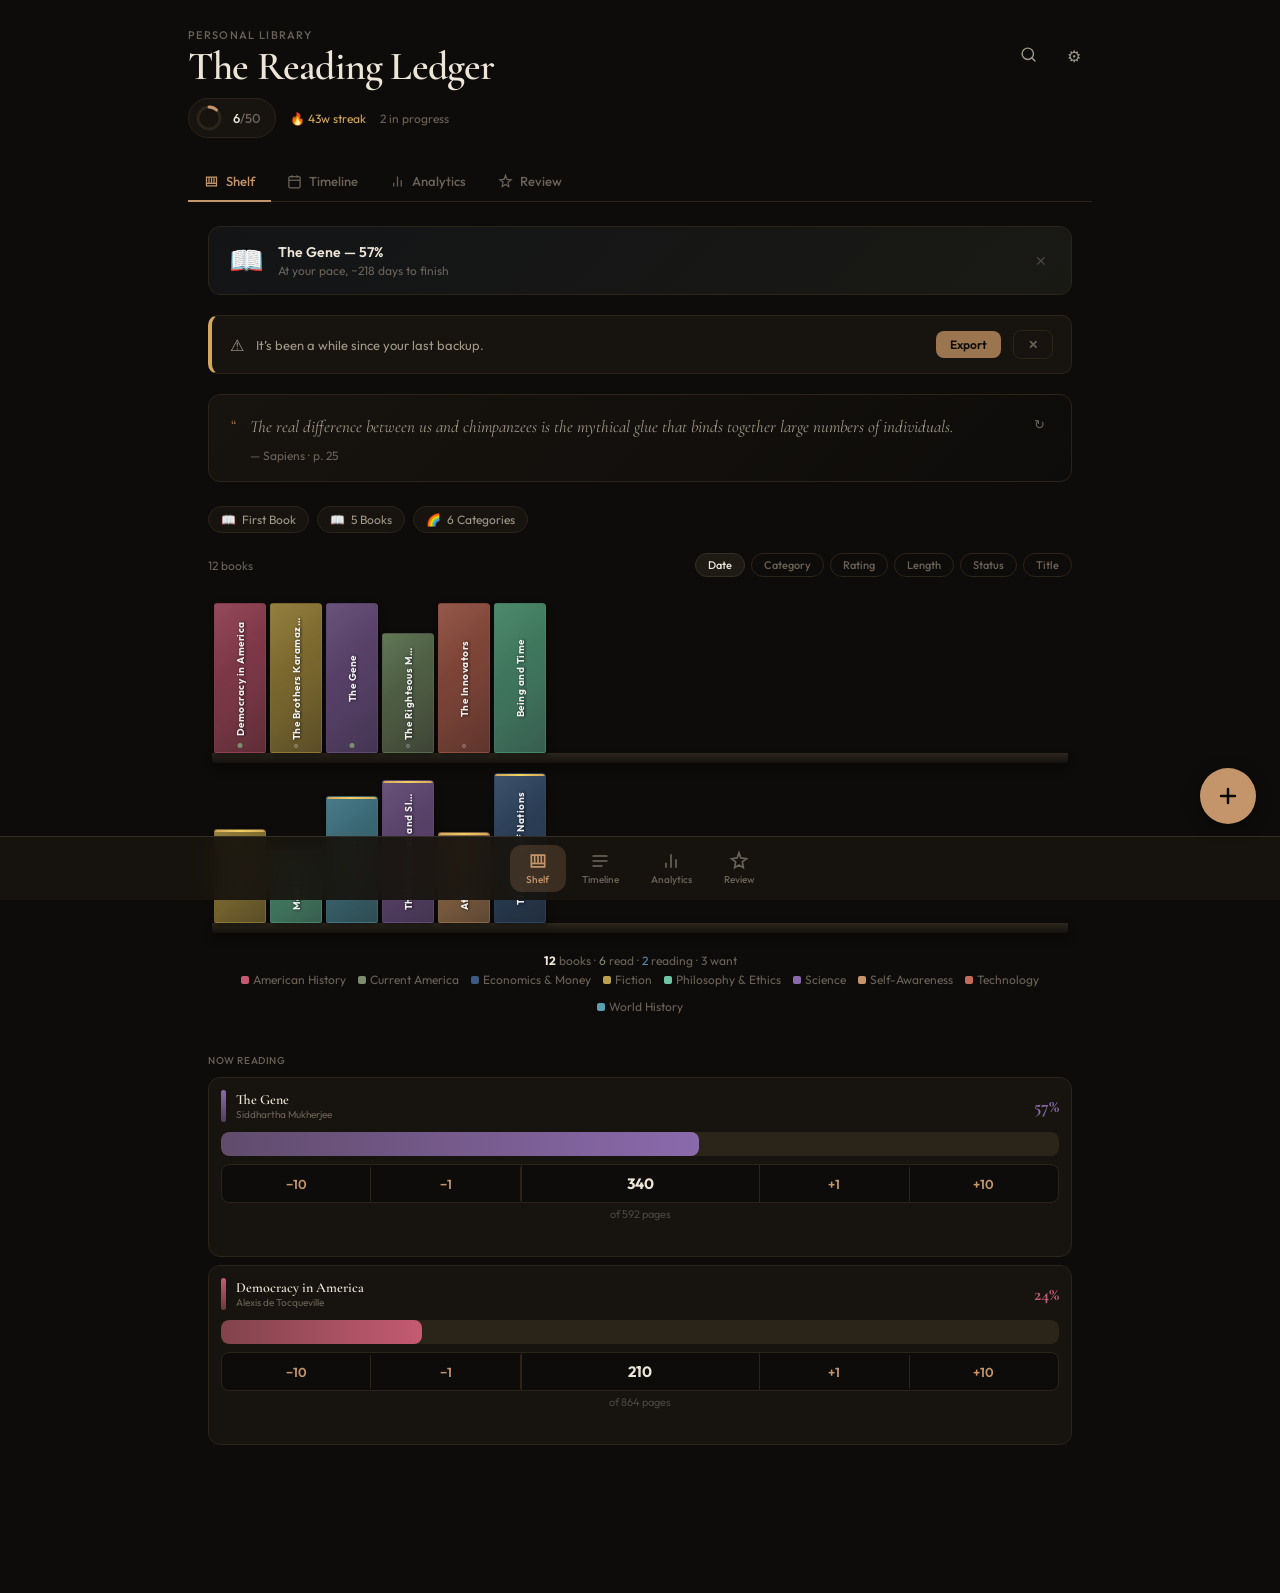
==== commit 6f2b066e: "Replace broken streak calendar with compact streak ring Streak ring + detail list replaces the 7-col" ====
--- a/index.html
+++ b/index.html
@@ -65,10 +65,26 @@
 /* Progress Lanes */
 .tll-lane{background:var(--surface);border:1px solid var(--border);border-radius:10px;margin-bottom:10px;overflow:hidden;cursor:pointer;transition:border-color 0.2s;opacity:0;animation:laneIn 350ms cubic-bezier(0.23,1,0.32,1) forwards}@keyframes laneIn{from{opacity:0;transform:translateY(12px)}to{opacity:1;transform:translateY(0)}}.tll-lane:nth-child(1){animation-delay:0ms}.tll-lane:nth-child(2){animation-delay:60ms}.tll-lane:nth-child(3){animation-delay:120ms}.tll-lane:nth-child(4){animation-delay:180ms}.tll-lane:hover{border-color:var(--borderL)}.tll-lane.active{border-color:var(--accent);box-shadow:0 0 0 1px var(--accent)}
 .tll-lane-info{display:flex;align-items:center;justify-content:space-between;padding:10px 14px 6px}.tll-lane-title{font-family:var(--ui);font-size:13px;font-weight:500;overflow:hidden;text-overflow:ellipsis;white-space:nowrap;flex:1;margin-right:10px}.tll-lane-meta{font-family:var(--ui);font-size:11px;color:var(--textD)}.tll-lane-est{font-family:var(--ui);font-size:10px;color:var(--accent);font-weight:500;margin-left:8px}.tll-lane-track{height:28px;background:var(--bg);margin:0 14px 10px;border-radius:6px;position:relative;overflow:hidden}.tll-lane-fill{height:100%;border-radius:6px;position:relative;transition:width 0.5s}.tll-lane-pct{position:absolute;right:8px;top:50%;transform:translateY(-50%);font-family:var(--ui);font-size:11px;font-weight:700;color:rgba(255,255,255,0.9);text-shadow:0 1px 2px rgba(0,0,0,0.4)}.tll-lane-marker{position:absolute;top:-2px;bottom:-2px;width:2px;background:var(--text);border-radius:1px;z-index:2}.tll-legend{display:flex;gap:12px;margin-top:16px;flex-wrap:wrap}.tll-legend-item{display:flex;align-items:center;gap:6px;font-family:var(--ui);font-size:11px;color:var(--textD)}.tll-legend-dot{width:10px;height:6px;border-radius:2px}
-/* Streak Calendar */
-.streak-cal{background:var(--surface);border:1px solid var(--border);border-radius:14px;padding:20px 24px;overflow:hidden}.streak-header{display:flex;justify-content:space-between;align-items:center;margin-bottom:16px}.streak-header-title{font-family:var(--ui);font-size:13px;font-weight:600}.streak-nav-btn{background:none;border:1px solid var(--border);border-radius:6px;padding:4px 10px;font-family:var(--ui);font-size:11px;color:var(--textD);cursor:pointer}.streak-stats{display:flex;gap:16px;margin-bottom:16px}.streak-stat{text-align:center;flex:1}.streak-stat-val{font-family:var(--ui);font-size:22px;font-weight:700;color:var(--accent)}.streak-stat-label{font-family:var(--ui);font-size:10px;color:var(--textD);text-transform:uppercase;letter-spacing:0.06em}
-.cal-grid{display:grid;grid-template-columns:repeat(7,1fr);gap:4px}.cal-header{font-family:var(--ui);font-size:9px;color:var(--textDD);text-align:center;padding:4px 0}.cal-day{aspect-ratio:1;border-radius:6px;display:flex;align-items:center;justify-content:center;font-family:var(--ui);font-size:11px;color:var(--textD);position:relative}.cal-day.empty{background:none}.cal-day.none{background:var(--bg);border:1px solid var(--border)}.cal-day.read{background:rgba(196,149,106,0.2);border:1px solid rgba(196,149,106,0.3);color:var(--accent);font-weight:600}.cal-day.today{box-shadow:0 0 0 2px var(--accent)}.cal-day .dot{position:absolute;bottom:3px;left:50%;transform:translateX(-50%);width:4px;height:4px;border-radius:50%;background:var(--accent)}
-.streak-goal{display:flex;align-items:center;gap:12px;margin-top:16px;padding-top:14px;border-top:1px solid var(--border)}.streak-goal-bar{flex:1;height:6px;background:var(--border);border-radius:3px;overflow:hidden}.streak-goal-fill{height:100%;border-radius:3px;background:var(--accent)}.streak-goal-label{font-family:var(--ui);font-size:11px;color:var(--textD)}.streak-goal-val{font-family:var(--ui);font-size:12px;color:var(--accent);font-weight:600;flex-shrink:0}
+/* Streak Ring */
+.streak-section{background:var(--surface);border:1px solid var(--border);border-radius:14px;padding:20px}
+.streak-section-title{font-family:var(--ui);font-size:13px;font-weight:600;margin-bottom:16px}
+.sr-row{display:flex;align-items:center;gap:20px}
+.sr-ring-wrap{position:relative;flex-shrink:0}
+.sr-ring-inner{position:absolute;inset:0;display:flex;flex-direction:column;align-items:center;justify-content:center}
+.sr-ring-num{font-family:var(--ui);font-size:28px;font-weight:700;color:var(--accent);line-height:1}
+.sr-ring-label{font-family:var(--ui);font-size:9px;color:var(--textD);text-transform:uppercase;letter-spacing:0.06em;margin-top:2px}
+.sr-details{flex:1}
+.sr-detail{display:flex;justify-content:space-between;align-items:center;padding:8px 0;border-bottom:1px solid var(--border)}
+.sr-detail:last-child{border-bottom:none}
+.sr-detail-label{font-family:var(--ui);font-size:12px;color:var(--textM)}
+.sr-detail-val{font-family:var(--ui);font-size:14px;font-weight:600;color:var(--text)}
+.sr-detail-val.accent{color:var(--accent)}
+.sr-this-week{display:flex;gap:4px;margin-top:16px;padding-top:14px;border-top:1px solid var(--border)}
+.sr-tw-day{flex:1;height:8px;border-radius:4px;background:var(--bg);border:1px solid var(--border)}
+.sr-tw-day.read{background:var(--accent);border-color:var(--accent)}
+.sr-tw-day.today{box-shadow:0 0 0 1px var(--text)}
+.sr-tw-labels{display:flex;gap:4px;margin-top:4px}
+.sr-tw-label{flex:1;text-align:center;font-family:var(--ui);font-size:8px;color:var(--textDD)}
 /* Weekly Summary */
 .tl-week-summary{background:linear-gradient(135deg,var(--surface),var(--bg));border:1px solid var(--border);border-radius:10px;padding:14px 18px;margin-bottom:16px;display:flex;align-items:center;gap:16px}.tl-week-label{font-family:var(--ui);font-size:10px;color:var(--textD);text-transform:uppercase;letter-spacing:0.06em;font-weight:500;flex-shrink:0;min-width:70px}.tl-week-stats{display:flex;gap:14px;flex:1;flex-wrap:wrap}.tl-week-stat{font-family:var(--ui);font-size:12px;color:var(--textM)}.tl-week-stat strong{color:var(--text);font-weight:600}.tl-week-highlight{font-family:var(--ui);font-size:11px;color:var(--green);font-weight:500;flex-shrink:0}
 /* Feed */
@@ -570,26 +586,24 @@
 if(recent.length){html+=`<p class="tl-section-title" style="margin-top:${reading.length?'20':'0'}px">Recently Completed</p>`;recent.forEach(b=>{const col=CAT_COLORS[b.category]||CAT_COLORS.Other,dur=daysBetween(b.startDate,b.endDate);html+=`<div class="tll-lane" data-id="${b.id}"><div class="tll-lane-info"><span class="tll-lane-title">${esc(b.title)}</span><span class="tll-lane-meta">${b.pages||0}p${dur?' \u00B7 '+dur+'d':''}${b.rating?' \u00B7 '+'\u2605'.repeat(b.rating):''}</span></div><div class="tll-lane-track"><div class="tll-lane-fill" style="width:100%;background:linear-gradient(90deg,${col}DD,${col}88)"><span class="tll-lane-pct">Done</span></div></div></div>`})}
 const usedCats=[...new Set([...reading,...recent].map(b=>b.category||"Other"))];if(usedCats.length>1)html+=`<div class="tll-legend">${usedCats.map(c=>`<div class="tll-legend-item"><div class="tll-legend-dot" style="background:${CAT_COLORS[c]||CAT_COLORS.Other}"></div>${c}</div>`).join('')}</div>`}
 
-// ═══ 3. Streak Calendar ═══
+// ═══ 3. Streak Ring ═══
 const today=new Date();today.setHours(0,0,0,0);const sessionDays={};data.books.forEach(b=>(b.sessions||[]).forEach(s=>{if(!s.date)return;const k=s.date.slice(0,10);sessionDays[k]=(sessionDays[k]||0)+1}));
 let streak=0;for(let d=new Date(today);;d.setDate(d.getDate()-1)){if(sessionDays[d.toISOString().slice(0,10)])streak++;else break}
 let bestStreak=0,curS=0;const allDayKeys=Object.keys(sessionDays).sort();allDayKeys.forEach((k,i)=>{if(i===0){curS=1}else{const prev=new Date(allDayKeys[i-1]);prev.setDate(prev.getDate()+1);curS=prev.toISOString().slice(0,10)===k?curS+1:1}if(curS>bestStreak)bestStreak=curS});
-// Build month calendar
-const calMonth=window._calMonth||today.getMonth(),calYear=window._calYear||today.getFullYear();
-const monthName=new Date(calYear,calMonth).toLocaleDateString('en-US',{month:'long',year:'numeric'});
-const firstDay=new Date(calYear,calMonth,1).getDay();const daysInMonth=new Date(calYear,calMonth+1,0).getDate();
-const startOffset=(firstDay===0?6:firstDay-1);// Monday start
-let calCells='';for(let i=0;i<startOffset;i++)calCells+=`<div class="cal-day empty"></div>`;
-// Count days read this week (Mon-Sun containing today)
 const todayKey=today.toISOString().slice(0,10);const todayDow=today.getDay()===0?6:today.getDay()-1;
 const weekStart=new Date(today);weekStart.setDate(weekStart.getDate()-todayDow);let weekDaysRead=0;
 for(let i=0;i<7;i++){const wd=new Date(weekStart);wd.setDate(wd.getDate()+i);if(sessionDays[wd.toISOString().slice(0,10)])weekDaysRead++}
-let monthDaysRead=0;
-for(let d=1;d<=daysInMonth;d++){const dk=`${calYear}-${String(calMonth+1).padStart(2,'0')}-${String(d).padStart(2,'0')}`;const isToday=dk===todayKey;const hasRead=!!sessionDays[dk];if(hasRead)monthDaysRead++;const isFuture=new Date(calYear,calMonth,d)>today;calCells+=`<div class="cal-day${hasRead?' read':isFuture?'':' none'}${isToday?' today':''}">${d}${hasRead?'<span class="dot"></span>':''}</div>`}
-html+=`<hr class="tl-divider"><div class="streak-cal"><div class="streak-header"><span class="streak-header-title">${monthName}</span><div style="display:flex;gap:8px"><button class="streak-nav-btn" id="calPrev">\u2039</button><button class="streak-nav-btn" id="calNext">\u203A</button></div></div>`;
-html+=`<div class="streak-stats"><div class="streak-stat"><p class="streak-stat-val">${streak}</p><p class="streak-stat-label">Current streak</p></div><div class="streak-stat"><p class="streak-stat-val">${monthDaysRead}</p><p class="streak-stat-label">Days read</p></div><div class="streak-stat"><p class="streak-stat-val">${bestStreak}</p><p class="streak-stat-label">Best streak</p></div></div>`;
-html+=`<div class="cal-grid"><div class="cal-header">M</div><div class="cal-header">T</div><div class="cal-header">W</div><div class="cal-header">T</div><div class="cal-header">F</div><div class="cal-header">S</div><div class="cal-header">S</div>${calCells}</div>`;
-html+=`<div class="streak-goal"><span class="streak-goal-label">Weekly goal</span><div class="streak-goal-bar"><div class="streak-goal-fill" style="width:${Math.min(100,Math.round(weekDaysRead/7*100))}%"></div></div><span class="streak-goal-val">${weekDaysRead}/7 days</span></div></div>`;
+// Count days read this month
+const cm=today.getMonth(),cy=today.getFullYear(),dim=new Date(cy,cm+1,0).getDate();let monthDaysRead=0;
+for(let d=1;d<=dim;d++){const dk=`${cy}-${String(cm+1).padStart(2,'0')}-${String(d).padStart(2,'0')}`;if(sessionDays[dk])monthDaysRead++}
+// Ring: streak out of best (or 7 if no best)
+const ringMax=Math.max(bestStreak,7);const ringPct=Math.min(100,Math.round(streak/ringMax*100));const ringR=50,ringCirc=2*Math.PI*ringR,ringOff=ringCirc-(ringPct/100)*ringCirc;
+html+=`<hr class="tl-divider"><div class="streak-section"><p class="streak-section-title">Reading Streak</p><div class="sr-row"><div class="sr-ring-wrap"><svg viewBox="0 0 120 120" width="100" height="100"><circle cx="60" cy="60" r="${ringR}" fill="none" stroke="var(--border)" stroke-width="8"/><circle cx="60" cy="60" r="${ringR}" fill="none" stroke="var(--accent)" stroke-width="8" stroke-dasharray="${ringCirc}" stroke-dashoffset="${ringOff}" stroke-linecap="round" transform="rotate(-90 60 60)"/></svg><div class="sr-ring-inner"><span class="sr-ring-num">${streak}</span><span class="sr-ring-label">day${streak!==1?'s':''}</span></div></div>`;
+html+=`<div class="sr-details"><div class="sr-detail"><span class="sr-detail-label">Current streak</span><span class="sr-detail-val accent">${streak} day${streak!==1?'s':''}</span></div><div class="sr-detail"><span class="sr-detail-label">Best streak</span><span class="sr-detail-val">${bestStreak} day${bestStreak!==1?'s':''}</span></div><div class="sr-detail"><span class="sr-detail-label">This month</span><span class="sr-detail-val">${monthDaysRead} / ${dim} days</span></div><div class="sr-detail"><span class="sr-detail-label">This week</span><span class="sr-detail-val accent">${weekDaysRead} / 7 days</span></div></div></div>`;
+// This week mini bar
+const dayLabels=['M','T','W','T','F','S','S'];
+let twCells='',twLabels='';for(let i=0;i<7;i++){const wd=new Date(weekStart);wd.setDate(wd.getDate()+i);const wk=wd.toISOString().slice(0,10);const isRead=!!sessionDays[wk];const isT=wk===todayKey;const isFuture=wd>today;twCells+=`<div class="sr-tw-day${isRead?' read':''}${isT?' today':''}"></div>`;twLabels+=`<span class="sr-tw-label">${dayLabels[i]}</span>`}
+html+=`<div class="sr-this-week">${twCells}</div><div class="sr-tw-labels">${twLabels}</div></div>`;
 
 // ═══ 4. Activity Feed with Weekly Summaries ═══
 const events=[];data.books.forEach(b=>{if(b.startDate)events.push({type:'start',date:b.startDate,book:b});if(b.endDate&&b.status==="completed")events.push({type:'finish',date:b.endDate,book:b});(b.sessions||[]).forEach(s=>events.push({type:'session',date:s.date,book:b,session:s}));(b.quotes||[]).forEach(q=>{if(q.addedAt)events.push({type:'quote',date:q.addedAt,book:b,quote:q})})});events.sort((a,b)=>new Date(b.date)-new Date(a.date));
@@ -654,9 +668,6 @@
   // Feed clicks
   el.querySelectorAll('.tl-fi[data-id]').forEach(item=>item.onclick=()=>openDetail(item.dataset.id));
   const showMore=document.getElementById('tlShowMore');if(showMore)showMore.onclick=()=>{window._tlStreamCount=(window._tlStreamCount||20)+20;renderTimeline()};
-  // Calendar nav
-  const calPrev=document.getElementById('calPrev');if(calPrev)calPrev.onclick=()=>{const cm=window._calMonth!=null?window._calMonth:new Date().getMonth();const cy=window._calYear||new Date().getFullYear();if(cm===0){window._calMonth=11;window._calYear=cy-1}else{window._calMonth=cm-1;window._calYear=cy}renderTimeline()};
-  const calNext=document.getElementById('calNext');if(calNext)calNext.onclick=()=>{const cm=window._calMonth!=null?window._calMonth:new Date().getMonth();const cy=window._calYear||new Date().getFullYear();if(cm===11){window._calMonth=0;window._calYear=cy+1}else{window._calMonth=cm+1;window._calYear=cy}renderTimeline()};
   // Up Next: Start button
   el.querySelectorAll('.tl-next-start').forEach(btn=>btn.onclick=e=>{e.stopPropagation();const bk=data.books.find(b=>b.id===btn.dataset.id);if(!bk)return;bk.status='reading';bk.startDate=new Date().toISOString().slice(0,10);bk.updatedAt=new Date().toISOString();save();showToast(`Started "${bk.title}"`);renderTimeline();renderShelf();updateHeader()});
   el.querySelectorAll('.tl-next-card').forEach(card=>card.onclick=()=>openDetail(card.dataset.id));
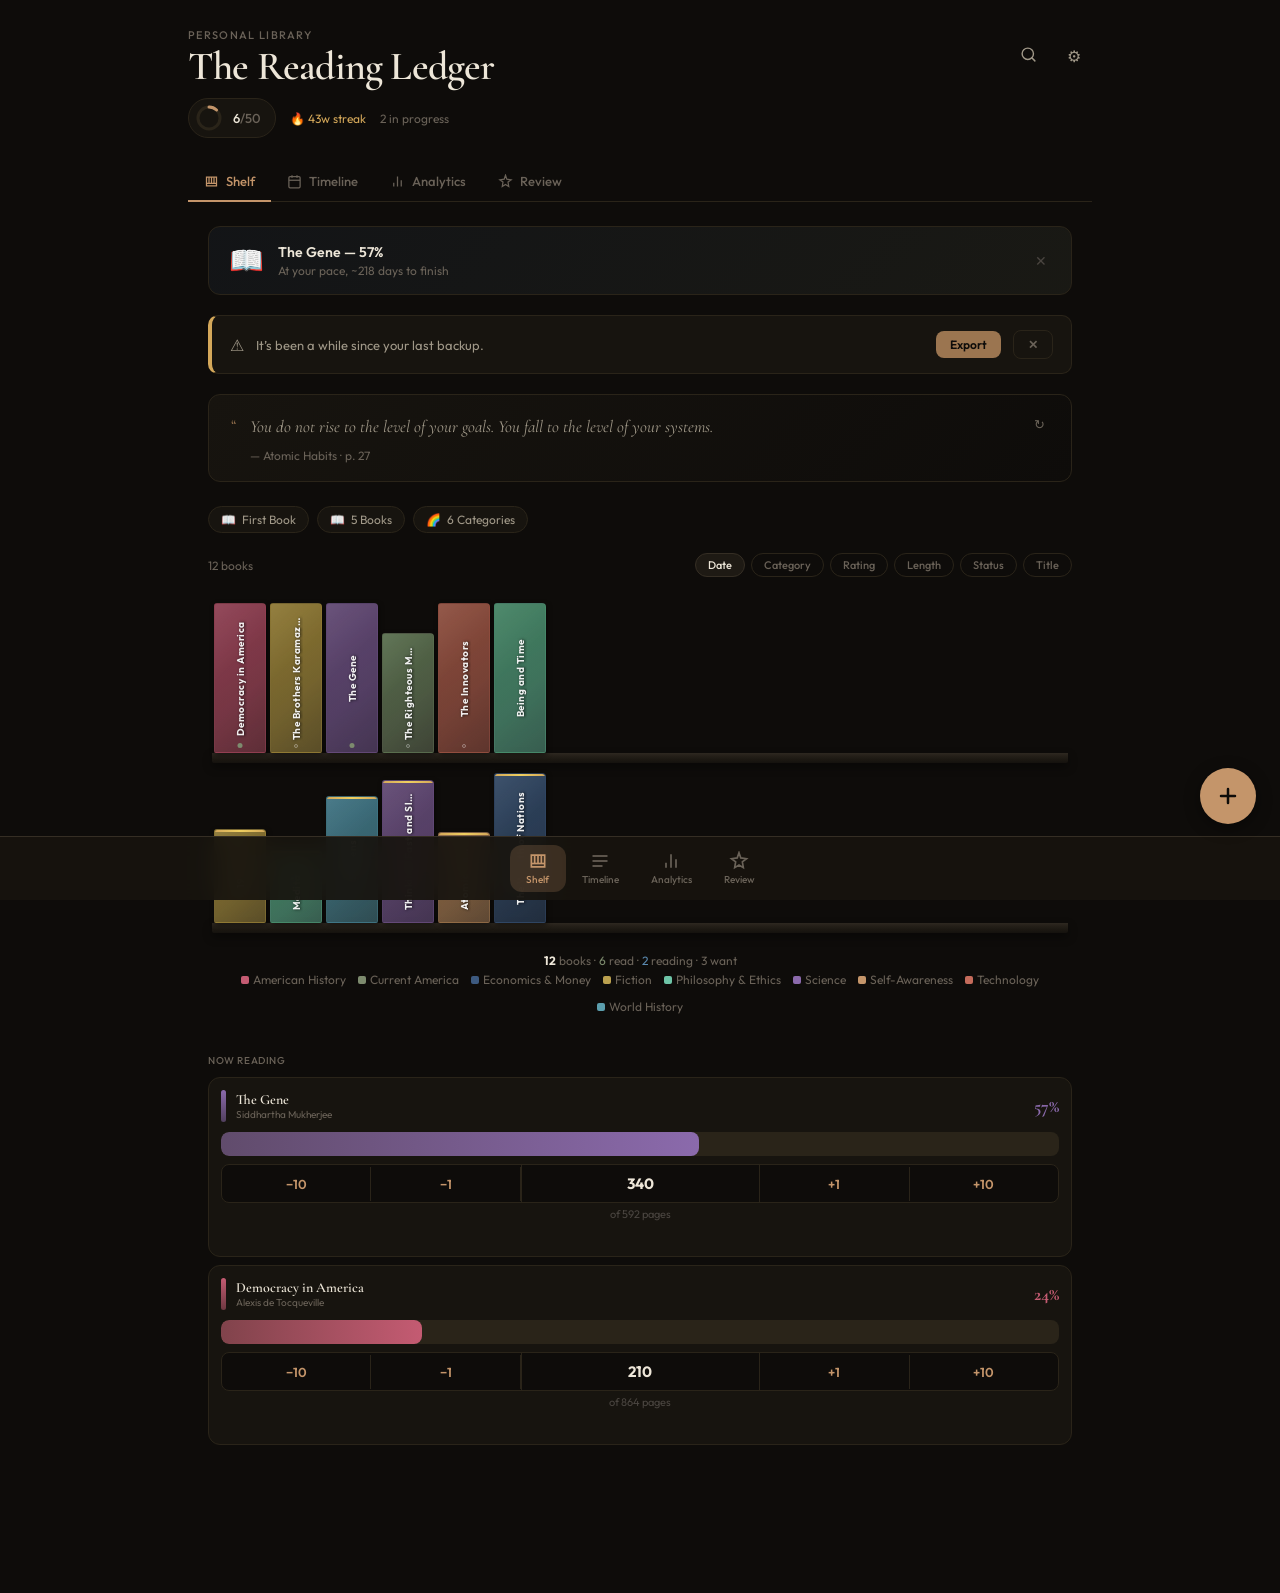
==== commit ba321ca0: "Slim Timeline, move patterns to Analytics Timeline now has 4 sections (was 7):   1. Focus Hero (prog" ====
--- a/index.html
+++ b/index.html
@@ -543,7 +543,7 @@
 }
 // ══════ TIMELINE ══════
 function renderTimeline(){const el=document.getElementById("viewTimeline");const reading=getReading();let html='';
-// ═══ 1. Session-Aware Focus Hero ═══
+// ═══ Focus Hero: progress ring, last session, timer ═══
 if(reading.length){const idx=(window._focusIdx||0)%reading.length;const book=reading[idx];const pages=book.pages||1,current=book.currentPage||0,pct=Math.min(100,Math.round(current/pages*100));const color=CAT_COLORS[book.category]||CAT_COLORS.Other;const r=90,circ=2*Math.PI*r,dashOff=circ-(pct/100)*circ;
 const isTimerBook=timerState.bookId===book.id,isRunning=isTimerBook&&timerState.running&&!timerState.paused,isPaused=isTimerBook&&timerState.paused;
 const elapsed=isTimerBook?timerState.elapsed:0,mm=Math.floor(elapsed/60),ss=elapsed%60,timeStr=String(mm).padStart(2,"0")+":"+String(ss).padStart(2,"0");
@@ -553,17 +553,6 @@
 // Last session context
 const lastSes=(book.sessions||[]).filter(s=>s.endPage>s.startPage).sort((a,b)=>new Date(b.date)-new Date(a.date))[0];
 if(lastSes){const lp=Math.max(0,(lastSes.endPage||0)-(lastSes.startPage||0));const ld=lastSes.duration?lastSes.duration+' min':'';const ldate=lastSes.date?fmtShort(lastSes.date.slice(0,10)):'';html+=`<div class="tlf-last"><span class="tlf-last-icon">\u{1F4D6}</span><div class="tlf-last-body"><p class="tlf-last-label">Last session</p><p class="tlf-last-detail">${lp} pages${ld?' \u00B7 '+ld:''}</p><p class="tlf-last-sub">${ldate}${lastSes.startPage!=null?' \u00B7 pg '+lastSes.startPage+' \u2192 '+lastSes.endPage:''}</p></div></div>`}
-// Velocity trend
-const sesPages=(book.sessions||[]).reduce((s,se)=>s+Math.max(0,(se.endPage||0)-(se.startPage||0)),0);const daysReading=book.startDate?daysBetween(book.startDate,new Date().toISOString()):0;const pgDay=daysReading>0?sesPages/daysReading:0;const remaining=pages-current;const estDays=pgDay>0?Math.ceil(remaining/pgDay):0;
-// This week vs last week pace
-const now=new Date(),weekAgo=new Date(now);weekAgo.setDate(weekAgo.getDate()-7);const twoWeeksAgo=new Date(now);twoWeeksAgo.setDate(twoWeeksAgo.getDate()-14);
-const thisWeekPages=(book.sessions||[]).filter(s=>new Date(s.date)>=weekAgo).reduce((s,se)=>s+Math.max(0,(se.endPage||0)-(se.startPage||0)),0);
-const lastWeekPages=(book.sessions||[]).filter(s=>{const d=new Date(s.date);return d>=twoWeeksAgo&&d<weekAgo}).reduce((s,se)=>s+Math.max(0,(se.endPage||0)-(se.startPage||0)),0);
-const trendUp=thisWeekPages>lastWeekPages;const trendClass=thisWeekPages>lastWeekPages?' up':thisWeekPages<lastWeekPages?' down':'';
-html+=`<div class="tlf-trend">`;
-if(pgDay>0)html+=`<div class="tlf-trend-card"><p class="tlf-trend-val${trendClass}">${trendUp?'\u2191':'\u2193'} ${pgDay.toFixed(1)}</p><p class="tlf-trend-label">pg/day</p></div>`;
-if(estDays>0&&remaining>0)html+=`<div class="tlf-trend-card"><p class="tlf-trend-val">~${estDays}</p><p class="tlf-trend-label">days left</p></div>`;
-html+=`<div class="tlf-trend-card"><p class="tlf-trend-val">${(book.sessions||[]).length}</p><p class="tlf-trend-label">sessions</p></div></div>`;
 // Timer + session save form
 if(pendingSessionDur>0&&!timerState.running&&window._lastTimerBookId===book.id){
   html+=`<div class="tlf-session-form" data-book="${book.id}"><p style="font-family:var(--ui);font-size:14px;color:var(--accent);font-weight:600;margin-bottom:10px">Session Complete: ${pendingSessionDur} min</p><div style="display:grid;grid-template-columns:1fr 1fr;gap:8px;margin-bottom:8px"><div><p style="font-family:var(--ui);font-size:10px;color:var(--textD);text-transform:uppercase;margin-bottom:3px">Start Page</p><input class="tlf-page-input nr-st-start" type="number" placeholder="\u2014" style="width:100%"></div><div><p style="font-family:var(--ui);font-size:10px;color:var(--textD);text-transform:uppercase;margin-bottom:3px">End Page</p><input class="tlf-page-input nr-st-end" type="number" placeholder="\u2014" style="width:100%"></div></div><div style="margin-bottom:8px"><p style="font-family:var(--ui);font-size:10px;color:var(--textD);text-transform:uppercase;margin-bottom:3px">Notes</p><input class="tlf-page-input nr-st-notes" placeholder="Session notes..." style="width:100%"></div><div style="display:flex;gap:8px;justify-content:center"><button class="tlf-tbtn start nr-st-save" data-book="${book.id}">Save Session</button><button class="tlf-tbtn nr-st-skip" data-book="${book.id}" style="background:var(--border);color:var(--textM)">Skip</button></div></div>`;
@@ -576,54 +565,14 @@
 }
 html+=`</div>`}else{html+=`<p class="tl-empty">No books in progress. Add a book with status \u201CReading\u201D to get started.</p>`}
 
-// ═══ 2. Progress Lanes with Finish Dates ═══
-const recent=getCompleted().filter(b=>b.endDate).sort((a,b)=>new Date(b.endDate)-new Date(a.endDate)).slice(0,5);
-if(reading.length||recent.length){html+=`<hr class="tl-divider">`;const focusBook=reading.length?reading[(window._focusIdx||0)%reading.length]:null;
-if(reading.length){html+=`<p class="tl-section-title">Progress</p>`;reading.forEach(b=>{const pg=b.pages||1,cur=b.currentPage||0,pct=Math.min(100,Math.round(cur/pg*100)),col=CAT_COLORS[b.category]||CAT_COLORS.Other,ticks=(b.sessions||[]).filter(s=>s.endPage).map(s=>Math.min(100,Math.round((s.endPage/pg)*100))),isA=focusBook&&b.id===focusBook.id;
-// Estimate finish date
-const bSesPages=(b.sessions||[]).reduce((s,se)=>s+Math.max(0,(se.endPage||0)-(se.startPage||0)),0);const bDays=b.startDate?daysBetween(b.startDate,new Date().toISOString()):0;const bPgDay=bDays>0?bSesPages/bDays:0;const bRemain=pg-cur;const bEstDays=bPgDay>0?Math.ceil(bRemain/bPgDay):0;let estStr='';if(bEstDays>0){const estDate=new Date();estDate.setDate(estDate.getDate()+bEstDays);estStr='~'+estDate.toLocaleDateString('en-US',{month:'short',day:'numeric'})}
-html+=`<div class="tll-lane${isA?' active':''}" data-id="${b.id}"><div class="tll-lane-info"><span class="tll-lane-title">${esc(b.title)}</span><span class="tll-lane-meta">${cur}/${pg}p</span>${estStr?`<span class="tll-lane-est">${estStr}</span>`:''}</div><div class="tll-lane-track"><div class="tll-lane-fill" style="width:${pct}%;background:linear-gradient(90deg,${col}DD,${col}88)"><span class="tll-lane-pct">${pct}%</span></div>${ticks.map(t=>`<div style="position:absolute;top:0;bottom:0;left:${t}%;width:2px;background:${col};opacity:0.6;border-radius:1px"></div>`).join('')}<div class="tll-lane-marker" style="left:${pct}%"></div></div></div>`})}
-if(recent.length){html+=`<p class="tl-section-title" style="margin-top:${reading.length?'20':'0'}px">Recently Completed</p>`;recent.forEach(b=>{const col=CAT_COLORS[b.category]||CAT_COLORS.Other,dur=daysBetween(b.startDate,b.endDate);html+=`<div class="tll-lane" data-id="${b.id}"><div class="tll-lane-info"><span class="tll-lane-title">${esc(b.title)}</span><span class="tll-lane-meta">${b.pages||0}p${dur?' \u00B7 '+dur+'d':''}${b.rating?' \u00B7 '+'\u2605'.repeat(b.rating):''}</span></div><div class="tll-lane-track"><div class="tll-lane-fill" style="width:100%;background:linear-gradient(90deg,${col}DD,${col}88)"><span class="tll-lane-pct">Done</span></div></div></div>`})}
-const usedCats=[...new Set([...reading,...recent].map(b=>b.category||"Other"))];if(usedCats.length>1)html+=`<div class="tll-legend">${usedCats.map(c=>`<div class="tll-legend-item"><div class="tll-legend-dot" style="background:${CAT_COLORS[c]||CAT_COLORS.Other}"></div>${c}</div>`).join('')}</div>`}
-
-// ═══ 3. Streak Ring ═══
-const today=new Date();today.setHours(0,0,0,0);const sessionDays={};data.books.forEach(b=>(b.sessions||[]).forEach(s=>{if(!s.date)return;const k=s.date.slice(0,10);sessionDays[k]=(sessionDays[k]||0)+1}));
-let streak=0;for(let d=new Date(today);;d.setDate(d.getDate()-1)){if(sessionDays[d.toISOString().slice(0,10)])streak++;else break}
-let bestStreak=0,curS=0;const allDayKeys=Object.keys(sessionDays).sort();allDayKeys.forEach((k,i)=>{if(i===0){curS=1}else{const prev=new Date(allDayKeys[i-1]);prev.setDate(prev.getDate()+1);curS=prev.toISOString().slice(0,10)===k?curS+1:1}if(curS>bestStreak)bestStreak=curS});
-const todayKey=today.toISOString().slice(0,10);const todayDow=today.getDay()===0?6:today.getDay()-1;
-const weekStart=new Date(today);weekStart.setDate(weekStart.getDate()-todayDow);let weekDaysRead=0;
-for(let i=0;i<7;i++){const wd=new Date(weekStart);wd.setDate(wd.getDate()+i);if(sessionDays[wd.toISOString().slice(0,10)])weekDaysRead++}
-// Count days read this month
-const cm=today.getMonth(),cy=today.getFullYear(),dim=new Date(cy,cm+1,0).getDate();let monthDaysRead=0;
-for(let d=1;d<=dim;d++){const dk=`${cy}-${String(cm+1).padStart(2,'0')}-${String(d).padStart(2,'0')}`;if(sessionDays[dk])monthDaysRead++}
-// Ring: streak out of best (or 7 if no best)
-const ringMax=Math.max(bestStreak,7);const ringPct=Math.min(100,Math.round(streak/ringMax*100));const ringR=50,ringCirc=2*Math.PI*ringR,ringOff=ringCirc-(ringPct/100)*ringCirc;
-html+=`<hr class="tl-divider"><div class="streak-section"><p class="streak-section-title">Reading Streak</p><div class="sr-row"><div class="sr-ring-wrap"><svg viewBox="0 0 120 120" width="100" height="100"><circle cx="60" cy="60" r="${ringR}" fill="none" stroke="var(--border)" stroke-width="8"/><circle cx="60" cy="60" r="${ringR}" fill="none" stroke="var(--accent)" stroke-width="8" stroke-dasharray="${ringCirc}" stroke-dashoffset="${ringOff}" stroke-linecap="round" transform="rotate(-90 60 60)"/></svg><div class="sr-ring-inner"><span class="sr-ring-num">${streak}</span><span class="sr-ring-label">day${streak!==1?'s':''}</span></div></div>`;
-html+=`<div class="sr-details"><div class="sr-detail"><span class="sr-detail-label">Current streak</span><span class="sr-detail-val accent">${streak} day${streak!==1?'s':''}</span></div><div class="sr-detail"><span class="sr-detail-label">Best streak</span><span class="sr-detail-val">${bestStreak} day${bestStreak!==1?'s':''}</span></div><div class="sr-detail"><span class="sr-detail-label">This month</span><span class="sr-detail-val">${monthDaysRead} / ${dim} days</span></div><div class="sr-detail"><span class="sr-detail-label">This week</span><span class="sr-detail-val accent">${weekDaysRead} / 7 days</span></div></div></div>`;
-// This week mini bar
-const dayLabels=['M','T','W','T','F','S','S'];
-let twCells='',twLabels='';for(let i=0;i<7;i++){const wd=new Date(weekStart);wd.setDate(wd.getDate()+i);const wk=wd.toISOString().slice(0,10);const isRead=!!sessionDays[wk];const isT=wk===todayKey;const isFuture=wd>today;twCells+=`<div class="sr-tw-day${isRead?' read':''}${isT?' today':''}"></div>`;twLabels+=`<span class="sr-tw-label">${dayLabels[i]}</span>`}
-html+=`<div class="sr-this-week">${twCells}</div><div class="sr-tw-labels">${twLabels}</div></div>`;
-
-// ═══ 4. Activity Feed with Weekly Summaries ═══
+// ═══ Activity Feed (plain, no weekly summaries) ═══
+const today=new Date();today.setHours(0,0,0,0);const todayKey=today.toISOString().slice(0,10);
 const events=[];data.books.forEach(b=>{if(b.startDate)events.push({type:'start',date:b.startDate,book:b});if(b.endDate&&b.status==="completed")events.push({type:'finish',date:b.endDate,book:b});(b.sessions||[]).forEach(s=>events.push({type:'session',date:s.date,book:b,session:s}));(b.quotes||[]).forEach(q=>{if(q.addedAt)events.push({type:'quote',date:q.addedAt,book:b,quote:q})})});events.sort((a,b)=>new Date(b.date)-new Date(a.date));
 html+=`<hr class="tl-divider"><p class="tl-section-title">Activity</p>`;
 if(events.length){const shown=events.slice(0,window._tlStreamCount||20);
-// Group by day
 const dayGroups=[];let lastDay='';shown.forEach(ev=>{const dk=new Date(ev.date).toISOString().slice(0,10);if(dk!==lastDay){dayGroups.push({key:dk,events:[]});lastDay=dk}dayGroups[dayGroups.length-1].events.push(ev)});
 const yestD=new Date(today);yestD.setDate(yestD.getDate()-1);const yestKey=yestD.toISOString().slice(0,10);
-// Compute weekly summaries
-function getWeekKey(dateStr){const d=new Date(dateStr);const dow=d.getDay()===0?6:d.getDay()-1;const mon=new Date(d);mon.setDate(mon.getDate()-dow);return mon.toISOString().slice(0,10)}
-const weekSummaries={};events.forEach(ev=>{if(ev.type!=='session')return;const wk=getWeekKey(ev.date);if(!weekSummaries[wk])weekSummaries[wk]={sessions:0,pages:0,duration:0};weekSummaries[wk].sessions++;weekSummaries[wk].pages+=Math.max(0,(ev.session.endPage||0)-(ev.session.startPage||0));weekSummaries[wk].duration+=(ev.session.duration||0)});
-let lastWeekKey='';
 dayGroups.forEach(g=>{
-  const wk=getWeekKey(g.key);
-  // Insert weekly summary at week boundaries
-  if(wk!==lastWeekKey){lastWeekKey=wk;const ws=weekSummaries[wk];
-    if(ws){const thisWk=getWeekKey(todayKey);const isThisWeek=wk===thisWk;const lastWk=getWeekKey(new Date(new Date(todayKey).getTime()-7*86400000).toISOString());const isLastWeek=wk===lastWk;const wkLabel=isThisWeek?'This week':isLastWeek?'Last week':'Week of '+fmtShort(wk);
-    // Compute change vs previous week
-    const prevWkDate=new Date(wk);prevWkDate.setDate(prevWkDate.getDate()-7);const prevWkKey=prevWkDate.toISOString().slice(0,10);const prevWs=weekSummaries[prevWkKey];let changeStr='';if(prevWs&&prevWs.pages>0){const pctChange=Math.round(((ws.pages-prevWs.pages)/prevWs.pages)*100);if(pctChange>0)changeStr=`\u2191 ${pctChange}%`;else if(pctChange<0)changeStr=`\u2193 ${Math.abs(pctChange)}%`}
-    html+=`<div class="tl-week-summary${isThisWeek?'':'" style="opacity:0.7'}"><span class="tl-week-label">${wkLabel}</span><div class="tl-week-stats"><span class="tl-week-stat"><strong>${ws.sessions}</strong> sessions</span><span class="tl-week-stat"><strong>${ws.pages}</strong> pages</span>${ws.duration?`<span class="tl-week-stat"><strong>${(ws.duration/60).toFixed(1)}</strong> hrs</span>`:''}</div>${changeStr?`<span class="tl-week-highlight">${changeStr}</span>`:''}</div>`}}
   let label=fmtShort(g.key);if(g.key===todayKey)label='<strong>Today</strong> \u00B7 '+label;else if(g.key===yestKey)label='<strong>Yesterday</strong> \u00B7 '+label;else label='<strong>'+label+'</strong>';
   html+=`<div class="tl-feed-day"><div class="tl-feed-day-label">${label}</div>`;g.events.forEach(ev=>{if(ev.type==='session'){const pages=Math.max(0,(ev.session.endPage||0)-(ev.session.startPage||0));let sub=[];if(ev.session.startPage!=null&&ev.session.endPage!=null)sub.push(`p.${ev.session.startPage} \u2192 ${ev.session.endPage}`);if(ev.session.duration)sub.push(ev.session.duration+'min');if(pages>0&&ev.session.duration>0)sub.push((pages/ev.session.duration).toFixed(1)+' pg/min');
   html+=`<div class="tl-fi session" data-id="${ev.book.id}"><div class="tl-fi-body"><p class="tl-fi-text">Read <strong>${esc(ev.book.title)}</strong>${pages>0?' \u2014 <span class="pg">'+pages+' pages</span>':''}</p>${sub.length?'<p class="tl-fi-sub">'+sub.join(' \u00B7 ')+'</p>':''}</div></div>`}
@@ -632,7 +581,7 @@
   else if(ev.type==='quote'){html+=`<div class="tl-fi quote" data-id="${ev.book.id}"><div class="tl-fi-body"><p class="tl-fi-text">Saved quote from <strong>${esc(ev.book.title)}</strong></p><p class="tl-fi-quote">\u201C${esc(ev.quote.text||'')}\u201D</p></div></div>`}});html+=`</div>`});
 if(events.length>(window._tlStreamCount||20))html+=`<button class="tls-show-more" id="tlShowMore">Show more</button>`}else{html+=`<p class="tl-empty">No reading activity yet.</p>`}
 
-// ═══ 5. What to Read Next ═══
+// ═══ Up Next ═══
 const wantToRead=data.books.filter(b=>b.status==='want-to-read').sort((a,b)=>{if(a.recommendedBy&&!b.recommendedBy)return -1;if(!a.recommendedBy&&b.recommendedBy)return 1;if((b.priority||0)!==(a.priority||0))return(b.priority||0)-(a.priority||0);return new Date(a.addedAt)-new Date(b.addedAt)});
 if(wantToRead.length){const nx=wantToRead[0];const nxCol=CAT_COLORS[nx.category]||CAT_COLORS.Other;
 html+=`<hr class="tl-divider"><div class="tl-next"><div class="tl-next-header"><span class="tl-next-icon">\u{1F4DA}</span><span class="tl-next-title">Up Next</span></div>`;
@@ -649,7 +598,6 @@
 }
 
 function bindTimelineEvents(el){
-  el.querySelectorAll('.tll-lane[data-id]').forEach(item=>item.onclick=()=>openDetail(item.dataset.id));
   const prevBtn=el.querySelector('.tlf-prev');if(prevBtn)prevBtn.onclick=e=>{e.stopPropagation();window._focusIdx=((window._focusIdx||0)-1+getReading().length)%getReading().length;renderTimeline()};
   const nextBtn=el.querySelector('.tlf-next');if(nextBtn)nextBtn.onclick=e=>{e.stopPropagation();window._focusIdx=(window._focusIdx||0)+1;renderTimeline()};
   el.querySelectorAll('.tlf-title[data-id]').forEach(t=>t.onclick=()=>openDetail(t.dataset.id));
@@ -682,6 +630,19 @@
 const streak=getStreak(),allQuotes=[];data.books.forEach(b=>(b.quotes||[]).forEach(q=>allQuotes.push(q)));const annotated=data.books.filter(b=>b.notes||b.coreArgument||b.impact||(b.quotes&&b.quotes.length>0)).length;
 let html=`<div class="mini-stats"><div class="mini-stat"><p class="mini-stat-label">Completed</p><p class="mini-stat-value">${comp.length}</p><p class="mini-stat-sub">of ${goal}</p></div><div class="mini-stat"><p class="mini-stat-label">Avg Pace</p><p class="mini-stat-value">${avgDays?avgDays+"d":"\u2014"}</p><p class="mini-stat-sub">per book</p></div><div class="mini-stat"><p class="mini-stat-label">Pages</p><p class="mini-stat-value">${totalPages.toLocaleString()}</p></div><div class="mini-stat"><p class="mini-stat-label">Streak</p><p class="mini-stat-value">${streak.weeks?streak.weeks+"w":"\u2014"}</p></div><div class="mini-stat"><p class="mini-stat-label">Annotated</p><p class="mini-stat-value">${annotated}</p></div><div class="mini-stat"><p class="mini-stat-label">Quotes</p><p class="mini-stat-value">${allQuotes.length}</p></div></div>`;
 html+=`<div class="panel"><div class="panel-title">Annual Progress</div><div class="progress-row"><div class="progress-track"><div class="progress-fill" style="width:${pct}%"></div></div><span class="progress-pct">${pct}%</span></div></div>`;
+// Streak Ring
+const sessionDays={};data.books.forEach(b=>(b.sessions||[]).forEach(s=>{if(!s.date)return;const k=s.date.slice(0,10);sessionDays[k]=(sessionDays[k]||0)+1}));
+const atToday=new Date();atToday.setHours(0,0,0,0);let aStreak=0;for(let d=new Date(atToday);;d.setDate(d.getDate()-1)){if(sessionDays[d.toISOString().slice(0,10)])aStreak++;else break}
+let aBestStreak=0,aCS=0;const aDayKeys=Object.keys(sessionDays).sort();aDayKeys.forEach((k,i)=>{if(i===0)aCS=1;else{const p=new Date(aDayKeys[i-1]);p.setDate(p.getDate()+1);aCS=p.toISOString().slice(0,10)===k?aCS+1:1}if(aCS>aBestStreak)aBestStreak=aCS});
+const aTodayKey=atToday.toISOString().slice(0,10),aDow=atToday.getDay()===0?6:atToday.getDay()-1;
+const aWeekStart=new Date(atToday);aWeekStart.setDate(aWeekStart.getDate()-aDow);let aWeekRead=0;
+for(let i=0;i<7;i++){const wd=new Date(aWeekStart);wd.setDate(wd.getDate()+i);if(sessionDays[wd.toISOString().slice(0,10)])aWeekRead++}
+const aCm=atToday.getMonth(),aCy=atToday.getFullYear(),aDim=new Date(aCy,aCm+1,0).getDate();let aMonthRead=0;
+for(let d=1;d<=aDim;d++){const dk=`${aCy}-${String(aCm+1).padStart(2,'0')}-${String(d).padStart(2,'0')}`;if(sessionDays[dk])aMonthRead++}
+const aRMax=Math.max(aBestStreak,7),aRPct=Math.min(100,Math.round(aStreak/aRMax*100)),aRR=50,aRC=2*Math.PI*aRR,aRO=aRC-(aRPct/100)*aRC;
+html+=`<div class="panel"><div class="panel-title">Reading Streak</div><div class="sr-row"><div class="sr-ring-wrap"><svg viewBox="0 0 120 120" width="100" height="100"><circle cx="60" cy="60" r="${aRR}" fill="none" stroke="var(--border)" stroke-width="8"/><circle cx="60" cy="60" r="${aRR}" fill="none" stroke="var(--accent)" stroke-width="8" stroke-dasharray="${aRC}" stroke-dashoffset="${aRO}" stroke-linecap="round" transform="rotate(-90 60 60)"/></svg><div class="sr-ring-inner"><span class="sr-ring-num">${aStreak}</span><span class="sr-ring-label">day${aStreak!==1?'s':''}</span></div></div><div class="sr-details"><div class="sr-detail"><span class="sr-detail-label">Current streak</span><span class="sr-detail-val accent">${aStreak} day${aStreak!==1?'s':''}</span></div><div class="sr-detail"><span class="sr-detail-label">Best streak</span><span class="sr-detail-val">${aBestStreak} day${aBestStreak!==1?'s':''}</span></div><div class="sr-detail"><span class="sr-detail-label">This month</span><span class="sr-detail-val">${aMonthRead} / ${aDim} days</span></div><div class="sr-detail"><span class="sr-detail-label">This week</span><span class="sr-detail-val accent">${aWeekRead} / 7 days</span></div></div></div>`;
+const aDayLabels=['M','T','W','T','F','S','S'];let aTwC='',aTwL='';for(let i=0;i<7;i++){const wd=new Date(aWeekStart);wd.setDate(wd.getDate()+i);const wk=wd.toISOString().slice(0,10);aTwC+=`<div class="sr-tw-day${sessionDays[wk]?' read':''}${wk===aTodayKey?' today':''}"></div>`;aTwL+=`<span class="sr-tw-label">${aDayLabels[i]}</span>`}
+html+=`<div class="sr-this-week">${aTwC}</div><div class="sr-tw-labels">${aTwL}</div></div>`;
 // Category Breakdown
 const catData=CATEGORIES.map(c=>({name:c,value:comp.filter(b=>b.category===c).length})).filter(c=>c.value>0);
 if(catData.length)html+=`<div class="panel"><div class="panel-title">Category Breakdown</div><div class="pie-row"><div class="pie-wrap"><canvas id="pieChart"></canvas></div><div class="cat-legend">${catData.sort((a,b)=>b.value-a.value).map(c=>`<div class="cat-legend-item"><div class="cat-legend-dot" style="background:${CAT_COLORS[c.name]}"></div><span class="cat-legend-name">${c.name}</span><span class="cat-legend-count">${c.value}</span><div class="cat-legend-bar"><div class="cat-legend-bar-fill" style="width:${(c.value/comp.length)*100}%;background:${CAT_COLORS[c.name]}"></div></div></div>`).join("")}</div></div></div>`;
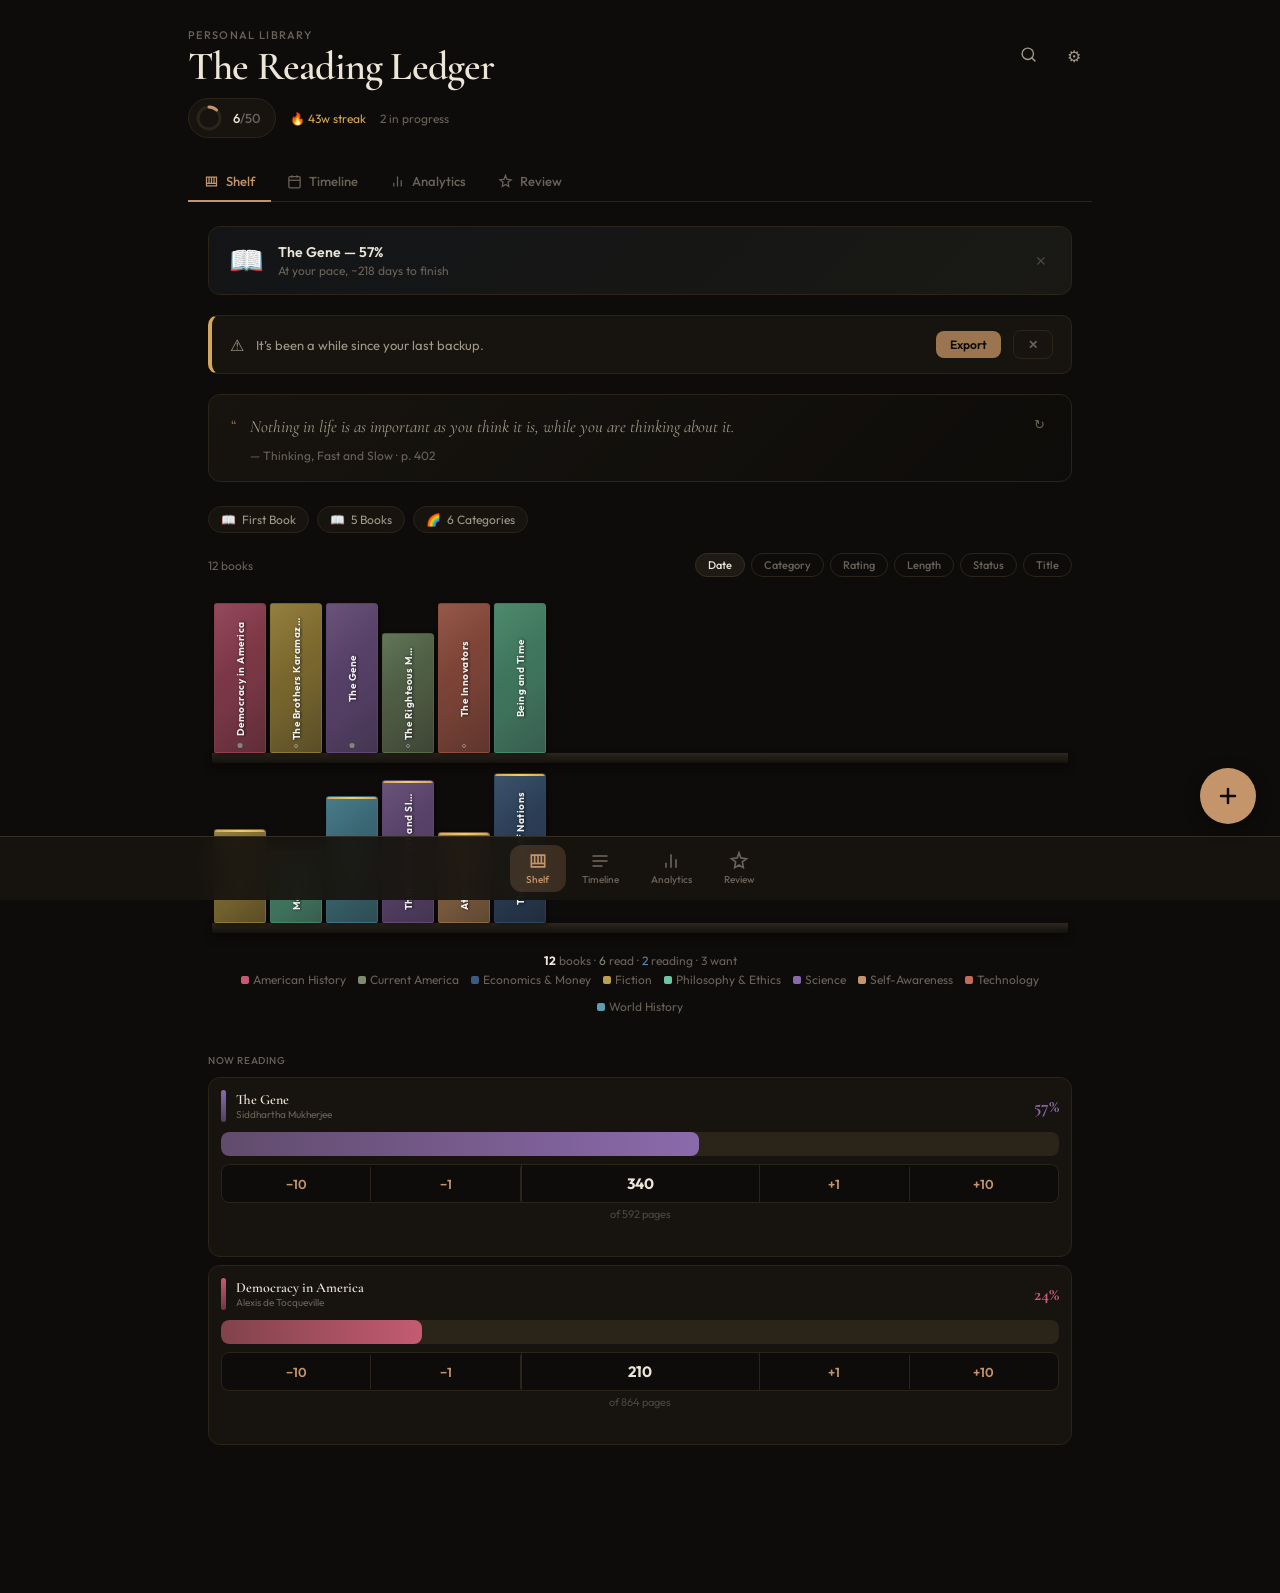
==== commit 8e53431a: "Split into separate files for GitHub Pages Restructured from single 160KB HTML file into:   index.ht" ====
--- a/index.html
+++ b/index.html
@@ -5,192 +5,7 @@
 <meta name="viewport" content="width=device-width, initial-scale=1.0, user-scalable=no">
 <title>The Reading Ledger</title>
 <link href="https://fonts.googleapis.com/css2?family=Cormorant+Garamond:ital,wght@0,400;0,500;0,600;0,700;1,400;1,500&family=Outfit:wght@300;400;500;600&display=swap" rel="stylesheet">
-<style>
-*,*::before,*::after{box-sizing:border-box;margin:0;padding:0}html,body{height:100%}
-input[type=number]::-webkit-inner-spin-button,input[type=number]::-webkit-outer-spin-button{-webkit-appearance:none;margin:0}input[type=number]{-moz-appearance:textfield}
-body{font-family:'Cormorant Garamond',Georgia,serif;background:#0E0C0A;color:#EDE6D8;overflow-x:hidden}
-:root{--bg:#0E0C0A;--surface:#17140F;--surfaceH:#1E1A14;--border:#2A2419;--borderL:#352E24;--accent:#C4956A;--accentDim:#9B7550;--accentGlow:#C4956A35;--text:#EDE6D8;--textM:#A09888;--textD:#6A6258;--textDD:#4A4540;--danger:#C45B5B;--gold:#D4A85A;--green:#7D8B6E;--blue:#5B8AB0;--ui:'Outfit',sans-serif;--serif:'Cormorant Garamond',Georgia,serif;--max:960px}
-.container{max-width:var(--max);margin:0 auto;padding:0 28px}
-header{padding:28px 0 0;position:sticky;top:0;z-index:40;background:var(--bg)}
-.hdr-row{display:flex;justify-content:space-between;align-items:flex-start}.hdr-label{font-family:var(--ui);font-size:11px;color:var(--textD);margin:0 0 4px;letter-spacing:0.12em;text-transform:uppercase;font-weight:500}.hdr-title{font-size:40px;font-weight:600;letter-spacing:-0.02em;line-height:1;margin:0}.hdr-pills{display:flex;align-items:center;gap:14px;margin-top:12px;flex-wrap:wrap}
-.goal-pill{display:flex;align-items:center;gap:10px;background:var(--surface);border-radius:100px;padding:5px 14px 5px 6px;border:1px solid var(--border)}.goal-pill-text{font-family:var(--ui);font-size:13px;font-weight:500}.goal-pill-text span{color:var(--textD)}
-.streak-pill{display:flex;align-items:center;gap:5px;font-family:var(--ui);font-size:12px;color:var(--gold)}
-.hdr-right{display:flex;gap:8px;align-items:center;margin-top:8px}
-.btn-search,.btn-settings{background:none;border:1px solid transparent;border-radius:8px;padding:9px 10px;cursor:pointer;color:var(--textM);font-size:16px;transition:all 0.2s}.btn-search.active{background:var(--surfaceH);border-color:var(--borderL)}.btn-settings:hover{background:var(--surfaceH);color:var(--text)}
-.search-bar{margin-top:16px}.search-bar input{width:100%;background:var(--surface);border:1px solid var(--border);border-radius:10px;padding:11px 16px;color:var(--text);font-family:var(--ui);font-size:14px;outline:none}.search-bar input:focus{border-color:var(--accent)}.search-bar input::placeholder{color:var(--textD)}
-nav.tabs{display:flex;gap:0;margin-top:24px;border-bottom:1px solid var(--border)}nav.tabs button{background:none;border:none;font-family:var(--ui);font-size:13px;font-weight:500;cursor:pointer;padding:11px 16px;display:flex;align-items:center;gap:7px;color:var(--textD);border-bottom:2px solid transparent;margin-bottom:-1px;transition:all 0.2s}nav.tabs button.active{color:var(--accent);border-bottom-color:var(--accent)}nav.tabs button:hover:not(.active){color:var(--textM)}nav.tabs button svg{width:15px;height:15px}
-.bottom-nav{position:fixed;bottom:0;left:0;right:0;height:64px;padding-bottom:env(safe-area-inset-bottom);background:rgba(23,20,15,0.92);backdrop-filter:blur(12px);border-top:1px solid var(--borderL);z-index:50;display:flex;align-items:center;justify-content:center}.bottom-nav button{background:none;border:none;color:var(--textD);cursor:pointer;display:flex;flex-direction:column;align-items:center;gap:2px;padding:6px 16px;border-radius:12px;transition:all 0.2s;min-width:56px}.bottom-nav button svg{width:20px;height:20px}.bottom-nav button span{font-family:var(--ui);font-size:10px;font-weight:500}.bottom-nav button.active{color:var(--accent);background:var(--accentGlow)}.bottom-nav button:hover:not(.active){color:var(--textM)}.bottom-nav.hidden{display:none}
-.content{padding:24px 20px 140px;max-width:var(--max);margin:0 auto}.view{display:none;opacity:0;transform:translateY(6px);transition:opacity 200ms,transform 200ms}.view.active{display:block;opacity:1;transform:translateY(0)}
-
-/* Shelf */
-.shelf-header{display:flex;justify-content:space-between;align-items:center;margin-bottom:16px}.shelf-count{font-family:var(--ui);font-size:12px;color:var(--textD)}
-.sort-bar{display:flex;gap:6px;overflow-x:auto;scrollbar-width:none}.sort-bar::-webkit-scrollbar{display:none}.sort-pill{background:none;border:1px solid var(--border);border-radius:100px;padding:4px 12px;font-family:var(--ui);font-size:11px;color:var(--textD);cursor:pointer;font-weight:500;white-space:nowrap;transition:all 0.15s}.sort-pill.active{background:var(--surfaceH);border-color:var(--borderL);color:var(--text)}
-.shelf-row-wrap{position:relative}.shelf-spines{display:flex;align-items:flex-end;gap:4px;padding:10px 6px 0;min-height:100px;flex-wrap:wrap}
-.spine{position:relative;border-radius:3px 4px 2px 2px;cursor:pointer;overflow:hidden;flex-shrink:0;display:flex;flex-direction:column;align-items:center;justify-content:center;transition:transform 0.2s cubic-bezier(0.34,1.56,0.64,1),box-shadow 0.2s}.spine:hover{transform:translateY(-6px);box-shadow:2px 6px 14px rgba(0,0,0,0.5);filter:brightness(1.12)}
-@keyframes spineUp{from{opacity:0;transform:translateY(18px)}to{opacity:1;transform:translateY(0)}}.spine{animation:spineUp 350ms cubic-bezier(0.23,1,0.32,1) backwards}.spine:nth-child(1){animation-delay:0ms}.spine:nth-child(2){animation-delay:50ms}.spine:nth-child(3){animation-delay:100ms}.spine:nth-child(4){animation-delay:150ms}.spine:nth-child(5){animation-delay:200ms}.spine:nth-child(6){animation-delay:250ms}
-.spine .sheen{position:absolute;inset:0;background:linear-gradient(135deg,rgba(255,255,255,0.08) 0%,transparent 40%,transparent 60%,rgba(0,0,0,0.1) 100%);pointer-events:none}.spine .gold-top{position:absolute;top:0;left:0;right:0;height:2px;background:linear-gradient(90deg,#D4A85A,#F0D060,#D4A85A);border-radius:3px 3px 0 0;z-index:2}.spine .reading-dot{position:absolute;bottom:4px;left:50%;transform:translateX(-50%);width:5px;height:5px;border-radius:50%;background:#7D8B6E;z-index:2;animation:dotPulse 2s ease-in-out infinite}@keyframes dotPulse{0%,100%{box-shadow:0 0 2px #7D8B6E}50%{box-shadow:0 0 6px #7D8B6E,0 0 10px rgba(125,139,110,0.4)}}.spine .want-mark{position:absolute;bottom:4px;left:50%;transform:translateX(-50%);width:4px;height:4px;border-radius:50%;border:1px solid rgba(255,255,255,0.35);z-index:2}
-.spine-title{writing-mode:vertical-rl;text-orientation:mixed;transform:rotate(180deg);font-family:var(--ui);font-size:10px;font-weight:700;letter-spacing:0.05em;overflow:hidden;text-overflow:ellipsis;white-space:nowrap;text-shadow:0 1px 3px rgba(0,0,0,0.8);padding:3px 0}
-.shelf-board{height:10px;background:linear-gradient(180deg,#2E2820,#241F18,#1C1812,#15120E);border-radius:0 0 2px 2px;box-shadow:0 4px 10px rgba(0,0,0,0.4);margin:0 4px}
-.shelf-footer{text-align:center;padding:20px 0;font-family:var(--ui);font-size:12px;color:var(--textD)}.shelf-footer-legend{display:flex;justify-content:center;gap:12px;flex-wrap:wrap;margin-top:4px}.shelf-footer-legend-item{display:flex;align-items:center;gap:4px}.shelf-footer-legend-dot{width:8px;height:8px;border-radius:2px}
-
-/* Tooltip */
-.tooltip{position:fixed;bottom:80px;left:50%;transform:translateX(-50%) translateY(8px);background:var(--surface);border:1px solid var(--borderL);border-radius:12px;padding:14px 18px;box-shadow:0 8px 32px rgba(0,0,0,0.6);z-index:60;display:none;min-width:220px;max-width:320px;opacity:0;transition:opacity 0.2s,transform 0.2s}.tooltip.show{display:block;opacity:1;transform:translateX(-50%) translateY(0)}.tooltip-title{font-size:16px;font-weight:600;margin:0 0 2px}.tooltip-author{font-family:var(--ui);font-size:12px;color:var(--textM);margin:0 0 8px}.tooltip-meta{display:flex;align-items:center;gap:8px;flex-wrap:wrap;margin-bottom:10px}.tooltip-meta .cat-dot{width:8px;height:8px;border-radius:2px}.tooltip-meta span{font-family:var(--ui);font-size:11px;color:var(--textD)}.tooltip-stars{font-size:12px;color:var(--gold)}.tooltip-open{background:none;border:1px solid var(--border);border-radius:8px;padding:5px 14px;font-family:var(--ui);font-size:12px;color:var(--textM);cursor:pointer;font-weight:500;width:100%}.tooltip-open:hover{border-color:var(--accent);color:var(--text)}
-
-/* Now Reading */
-.nr-section{margin-top:20px}.nr-section-title{font-family:var(--ui);font-size:10px;color:var(--textD);text-transform:uppercase;letter-spacing:0.06em;font-weight:500;margin-bottom:10px}.nr-card{background:var(--surface);border:1px solid var(--border);border-radius:12px;padding:12px;margin-bottom:8px}.nr-card-header{display:flex;align-items:center;gap:10px;margin-bottom:10px}.nr-card-accent{width:5px;height:32px;border-radius:3px;flex-shrink:0}.nr-card-info{flex:1;min-width:0}.nr-card-title{font-size:14px;font-weight:600;overflow:hidden;text-overflow:ellipsis;white-space:nowrap;cursor:pointer}.nr-card-title:hover{color:var(--accent)}.nr-card-author{font-family:var(--ui);font-size:10px;color:var(--textD)}.nr-card-pct{font-size:18px;font-weight:700;flex-shrink:0}.nr-bar{height:24px;background:var(--border);border-radius:8px;position:relative;cursor:pointer;overflow:hidden;margin-bottom:8px}.nr-bar-fill{position:absolute;left:0;top:0;bottom:0;border-radius:8px;transition:width 0.3s}.nr-bar-label{position:absolute;inset:0;display:flex;align-items:center;justify-content:center;font-family:var(--ui);font-size:10px;font-weight:600;color:#fff;text-shadow:0 1px 3px rgba(0,0,0,0.6)}
-.nr-actions{display:flex;gap:6px;align-items:center}
-.nr-status{padding:4px 10px;border-radius:100px;font-family:var(--ui);font-size:10px;font-weight:500;cursor:pointer;transition:all 0.15s}.nr-status:active{transform:scale(0.95)}
-.nr-log-btn{display:flex;align-items:center;gap:4px;padding:4px 10px;border-radius:100px;font-family:var(--ui);font-size:10px;cursor:pointer;background:rgba(91,138,176,0.08);border:1px solid rgba(91,138,176,0.2);color:var(--blue);transition:all 0.15s}.nr-log-btn:active{transform:scale(0.95)}
-.nr-stars{display:flex;gap:2px}.nr-star{width:20px;height:20px;border-radius:6px;display:flex;align-items:center;justify-content:center;font-size:12px;cursor:pointer;transition:all 0.1s;background:rgba(42,36,25,0.3);border:1px solid var(--border)}.nr-star:active{transform:scale(0.9)}.nr-star.filled{background:rgba(212,168,90,0.12);border-color:rgba(212,168,90,0.25)}
-.nr-session-form{display:none;margin-top:8px;padding-top:8px;border-top:1px solid var(--border);animation:slideUp 0.15s ease-out}@keyframes slideUp{from{opacity:0;transform:translateY(8px)}to{opacity:1;transform:translateY(0)}}.nr-session-form .nr-sf-row{display:flex;gap:6px;align-items:center}.nr-sf-input{background:var(--bg);border:1px solid var(--border);border-radius:8px;padding:6px 8px;color:var(--text);font-family:var(--ui);font-size:12px;text-align:center;outline:none;width:55px}.nr-sf-input:focus{border-color:var(--accent)}.nr-sf-submit{background:var(--green);color:var(--bg);border:none;border-radius:8px;padding:6px 12px;font-family:var(--ui);font-size:11px;font-weight:600;cursor:pointer;flex:1}.nr-sf-close{background:none;color:var(--textD);border:1px solid var(--border);border-radius:8px;padding:6px 8px;font-family:var(--ui);font-size:11px;cursor:pointer}.nr-sf-hint{font-family:var(--ui);font-size:10px;color:var(--textDD);margin-top:6px}
-
-/* Quote Banner */
-.quote-banner{background:linear-gradient(135deg,var(--surface),var(--bg));border:1px solid var(--border);border-radius:12px;padding:18px 22px;margin-bottom:24px;display:flex;gap:14px;align-items:flex-start}.quote-banner-text{flex:1;font-size:17px;font-style:italic;line-height:1.6;color:var(--textM)}.quote-banner-src{font-family:var(--ui);font-size:12px;color:var(--textD);margin-top:8px;font-style:normal}.quote-refresh{background:none;border:none;color:var(--textD);cursor:pointer;padding:4px}.quote-refresh:hover{color:var(--accent)}
-.milestones{display:flex;gap:8px;margin-bottom:20px;flex-wrap:wrap}.milestone{font-family:var(--ui);font-size:12px;padding:5px 12px;border-radius:100px;background:var(--surface);border:1px solid var(--border);color:var(--textM);display:flex;align-items:center;gap:6px}
-.backup-banner{background:var(--surface);border:1px solid var(--border);border-left:4px solid var(--gold);border-radius:10px;padding:14px 18px;margin-bottom:20px;display:flex;align-items:center;gap:12px;font-family:var(--ui);font-size:13px;color:var(--textM)}.backup-banner button{border-radius:8px;padding:6px 14px;font-family:var(--ui);font-size:12px;font-weight:600;cursor:pointer;border:none;flex-shrink:0}.backup-banner .bb-export{background:var(--accentDim);color:var(--bg)}.backup-banner .bb-dismiss{background:none;color:var(--textD);border:1px solid var(--border)}
-
-/* FAB */
-.fab{position:fixed;bottom:76px;right:24px;width:56px;height:56px;border-radius:50%;background:var(--accent);color:var(--bg);border:none;cursor:pointer;box-shadow:0 4px 16px rgba(0,0,0,0.4);z-index:51;display:flex;align-items:center;justify-content:center;transition:transform 0.2s}.fab:hover{transform:scale(1.08)}.fab:active{transform:scale(0.95)}.fab svg{width:24px;height:24px}.fab.hidden{display:none}
-
-/* Timeline */
-.tl-section-title{font-size:18px;font-weight:600;color:var(--text);margin:0 0 18px}.tl-empty{font-family:var(--ui);font-size:13px;color:var(--textD);text-align:center;padding:48px 20px;font-style:italic;border:1px dashed var(--border);border-radius:12px}.tl-divider{border:none;border-top:1px solid var(--border);margin:40px 0}
-/* Focus Hero */
-.tlf-wrap{text-align:center;padding:10px 0 0}.tlf-nav{display:flex;align-items:center;justify-content:center;gap:16px;margin-bottom:20px}.tlf-nav-btn{background:none;border:1px solid var(--border);border-radius:50%;width:36px;height:36px;color:var(--textM);cursor:pointer;font-size:16px;display:flex;align-items:center;justify-content:center}.tlf-nav-btn:hover{border-color:var(--accent);color:var(--accent)}.tlf-nav-count{font-family:var(--ui);font-size:12px;color:var(--textD)}
-.tlf-ring{position:relative;display:inline-block;margin:0 auto 16px}.tlf-ring-inner{position:absolute;inset:0;display:flex;flex-direction:column;align-items:center;justify-content:center}.tlf-ring-pct{font-size:36px;font-weight:700;line-height:1}.tlf-ring-pages{font-family:var(--ui);font-size:13px;color:var(--textD);margin-top:2px}.tlf-title{font-size:22px;font-weight:600;margin:0 0 4px;cursor:pointer}.tlf-title:hover{color:var(--accent)}.tlf-author{font-family:var(--ui);font-size:14px;color:var(--textM);margin:0 0 16px}
-.tlf-last{background:var(--surface);border:1px solid var(--border);border-radius:10px;padding:12px 16px;margin:0 auto 16px;max-width:340px;display:flex;align-items:center;gap:14px;text-align:left}.tlf-last-icon{font-size:20px;flex-shrink:0}.tlf-last-body{flex:1}.tlf-last-label{font-family:var(--ui);font-size:10px;color:var(--textD);text-transform:uppercase;letter-spacing:0.06em;font-weight:500}.tlf-last-detail{font-family:var(--ui);font-size:14px;color:var(--text);font-weight:500;margin-top:2px}.tlf-last-sub{font-family:var(--ui);font-size:11px;color:var(--textD);margin-top:1px}
-.tlf-trend{display:flex;gap:12px;justify-content:center;margin-bottom:20px;flex-wrap:wrap}.tlf-trend-card{background:var(--surface);border:1px solid var(--border);border-radius:8px;padding:8px 14px;text-align:center;min-width:80px}.tlf-trend-val{font-family:var(--ui);font-size:18px;font-weight:700;color:var(--text)}.tlf-trend-val.up{color:var(--green)}.tlf-trend-val.down{color:var(--danger)}.tlf-trend-label{font-family:var(--ui);font-size:9px;color:var(--textD);text-transform:uppercase;letter-spacing:0.06em;margin-top:2px}
-.tlf-timer{margin:20px auto 0;max-width:300px}.tlf-timer-display{display:block;font-family:var(--ui);font-size:48px;font-weight:600;color:var(--accent);letter-spacing:0.05em;line-height:1;margin-bottom:12px;font-variant-numeric:tabular-nums}.tlf-timer-btns{display:flex;gap:8px;justify-content:center}.tlf-tbtn{border:none;border-radius:8px;padding:10px 24px;font-family:var(--ui);font-size:14px;font-weight:600;cursor:pointer;transition:all 0.2s}.tlf-tbtn.start{background:var(--green);color:#EDE6D8}.tlf-tbtn.pause{background:var(--gold);color:var(--bg)}.tlf-tbtn.resume{background:var(--green);color:#EDE6D8}.tlf-tbtn.stop{background:var(--danger);color:#fff}
-.tlf-session-form{max-width:320px;margin:16px auto 0;background:var(--surface);border:1px solid var(--border);border-radius:10px;padding:16px;text-align:left}
-.tlf-page-input{background:var(--surface);border:1px solid var(--border);border-radius:8px;padding:10px 16px;color:var(--text);font-family:var(--ui);font-size:18px;font-weight:600;outline:none;width:100px;text-align:center}.tlf-page-input:focus{border-color:var(--accent)}
-/* Progress Lanes */
-.tll-lane{background:var(--surface);border:1px solid var(--border);border-radius:10px;margin-bottom:10px;overflow:hidden;cursor:pointer;transition:border-color 0.2s;opacity:0;animation:laneIn 350ms cubic-bezier(0.23,1,0.32,1) forwards}@keyframes laneIn{from{opacity:0;transform:translateY(12px)}to{opacity:1;transform:translateY(0)}}.tll-lane:nth-child(1){animation-delay:0ms}.tll-lane:nth-child(2){animation-delay:60ms}.tll-lane:nth-child(3){animation-delay:120ms}.tll-lane:nth-child(4){animation-delay:180ms}.tll-lane:hover{border-color:var(--borderL)}.tll-lane.active{border-color:var(--accent);box-shadow:0 0 0 1px var(--accent)}
-.tll-lane-info{display:flex;align-items:center;justify-content:space-between;padding:10px 14px 6px}.tll-lane-title{font-family:var(--ui);font-size:13px;font-weight:500;overflow:hidden;text-overflow:ellipsis;white-space:nowrap;flex:1;margin-right:10px}.tll-lane-meta{font-family:var(--ui);font-size:11px;color:var(--textD)}.tll-lane-est{font-family:var(--ui);font-size:10px;color:var(--accent);font-weight:500;margin-left:8px}.tll-lane-track{height:28px;background:var(--bg);margin:0 14px 10px;border-radius:6px;position:relative;overflow:hidden}.tll-lane-fill{height:100%;border-radius:6px;position:relative;transition:width 0.5s}.tll-lane-pct{position:absolute;right:8px;top:50%;transform:translateY(-50%);font-family:var(--ui);font-size:11px;font-weight:700;color:rgba(255,255,255,0.9);text-shadow:0 1px 2px rgba(0,0,0,0.4)}.tll-lane-marker{position:absolute;top:-2px;bottom:-2px;width:2px;background:var(--text);border-radius:1px;z-index:2}.tll-legend{display:flex;gap:12px;margin-top:16px;flex-wrap:wrap}.tll-legend-item{display:flex;align-items:center;gap:6px;font-family:var(--ui);font-size:11px;color:var(--textD)}.tll-legend-dot{width:10px;height:6px;border-radius:2px}
-/* Streak Ring */
-.streak-section{background:var(--surface);border:1px solid var(--border);border-radius:14px;padding:20px}
-.streak-section-title{font-family:var(--ui);font-size:13px;font-weight:600;margin-bottom:16px}
-.sr-row{display:flex;align-items:center;gap:20px}
-.sr-ring-wrap{position:relative;flex-shrink:0}
-.sr-ring-inner{position:absolute;inset:0;display:flex;flex-direction:column;align-items:center;justify-content:center}
-.sr-ring-num{font-family:var(--ui);font-size:28px;font-weight:700;color:var(--accent);line-height:1}
-.sr-ring-label{font-family:var(--ui);font-size:9px;color:var(--textD);text-transform:uppercase;letter-spacing:0.06em;margin-top:2px}
-.sr-details{flex:1}
-.sr-detail{display:flex;justify-content:space-between;align-items:center;padding:8px 0;border-bottom:1px solid var(--border)}
-.sr-detail:last-child{border-bottom:none}
-.sr-detail-label{font-family:var(--ui);font-size:12px;color:var(--textM)}
-.sr-detail-val{font-family:var(--ui);font-size:14px;font-weight:600;color:var(--text)}
-.sr-detail-val.accent{color:var(--accent)}
-.sr-this-week{display:flex;gap:4px;margin-top:16px;padding-top:14px;border-top:1px solid var(--border)}
-.sr-tw-day{flex:1;height:8px;border-radius:4px;background:var(--bg);border:1px solid var(--border)}
-.sr-tw-day.read{background:var(--accent);border-color:var(--accent)}
-.sr-tw-day.today{box-shadow:0 0 0 1px var(--text)}
-.sr-tw-labels{display:flex;gap:4px;margin-top:4px}
-.sr-tw-label{flex:1;text-align:center;font-family:var(--ui);font-size:8px;color:var(--textDD)}
-/* Weekly Summary */
-.tl-week-summary{background:linear-gradient(135deg,var(--surface),var(--bg));border:1px solid var(--border);border-radius:10px;padding:14px 18px;margin-bottom:16px;display:flex;align-items:center;gap:16px}.tl-week-label{font-family:var(--ui);font-size:10px;color:var(--textD);text-transform:uppercase;letter-spacing:0.06em;font-weight:500;flex-shrink:0;min-width:70px}.tl-week-stats{display:flex;gap:14px;flex:1;flex-wrap:wrap}.tl-week-stat{font-family:var(--ui);font-size:12px;color:var(--textM)}.tl-week-stat strong{color:var(--text);font-weight:600}.tl-week-highlight{font-family:var(--ui);font-size:11px;color:var(--green);font-weight:500;flex-shrink:0}
-/* Feed */
-.tl-feed-day{margin-bottom:24px}.tl-feed-day-label{font-family:var(--ui);font-size:11px;font-weight:500;color:var(--textDD);letter-spacing:0.04em;margin-bottom:10px}.tl-feed-day-label strong{color:var(--textD);font-weight:600}
-.tl-fi{display:flex;align-items:flex-start;gap:10px;padding:8px 0 8px 14px;border-left:2px solid var(--border);margin-left:4px;cursor:pointer;position:relative;opacity:0;animation:fiIn 250ms ease forwards}@keyframes fiIn{from{opacity:0;transform:translateX(-8px)}to{opacity:1;transform:translateX(0)}}.tl-fi:hover{border-left-color:var(--accent)}.tl-fi.session{border-left-color:var(--accentDim)}.tl-fi.finish{border-left-color:var(--green);background:var(--surface);border-radius:0 10px 10px 0;padding:12px 14px;margin-bottom:4px}.tl-fi.start{border-left-color:var(--blue)}.tl-fi.quote{border-left-color:var(--gold)}.tl-fi::before{content:'';position:absolute;left:-5px;top:12px;width:8px;height:8px;border-radius:50%;background:var(--border);border:2px solid var(--bg)}.tl-fi.session::before{background:var(--accentDim)}.tl-fi.finish::before{background:var(--green)}.tl-fi.start::before{background:var(--blue)}.tl-fi.quote::before{background:var(--gold)}.tl-fi-body{flex:1;min-width:0}.tl-fi-text{font-family:var(--ui);font-size:13px;color:var(--textM);line-height:1.4;margin:0}.tl-fi-text strong{color:var(--text);font-weight:500}.tl-fi-text .pg{color:var(--accent);font-weight:600}.tl-fi-sub{font-family:var(--ui);font-size:11px;color:var(--textDD);margin-top:2px}.tl-fi-stars{color:var(--gold);font-size:12px;margin-top:2px}.tl-fi-quote{margin-top:6px;padding:8px 12px;border-left:2px solid rgba(212,168,90,0.4);font-size:14px;font-style:italic;color:var(--textD);line-height:1.5;background:rgba(212,168,90,0.03);border-radius:0 8px 8px 0}
-/* Up Next */
-.tl-next{background:linear-gradient(135deg,rgba(46,68,96,0.12),rgba(196,149,106,0.06));border:1px solid var(--border);border-radius:14px;padding:20px 24px}.tl-next-header{display:flex;align-items:center;gap:10px;margin-bottom:14px}.tl-next-icon{font-size:20px}.tl-next-title{font-family:var(--ui);font-size:13px;font-weight:600}
-.tl-next-card{display:flex;align-items:center;gap:14px;background:var(--surface);border:1px solid var(--border);border-radius:10px;padding:14px;cursor:pointer;transition:border-color 0.2s}.tl-next-card:hover{border-color:var(--accent)}.tl-next-spine{width:10px;height:50px;border-radius:3px;flex-shrink:0}.tl-next-info{flex:1;min-width:0}.tl-next-book-title{font-family:var(--ui);font-size:14px;font-weight:500}.tl-next-author{font-family:var(--ui);font-size:11px;color:var(--textD);margin-top:2px}.tl-next-meta{font-family:var(--ui);font-size:10px;color:var(--textDD);margin-top:4px}.tl-next-meta .rec{color:var(--accent)}.tl-next-start{background:var(--blue);color:#EDE6D8;border:none;border-radius:8px;padding:8px 18px;font-family:var(--ui);font-size:12px;font-weight:600;cursor:pointer;flex-shrink:0}
-/* Gantt */
-.tl-gantt-toggle{display:flex;align-items:center;gap:8px;cursor:pointer;padding:0;background:none;border:none;width:100%;text-align:left;margin-bottom:16px}.tl-gantt-toggle .tl-section-title{margin:0;cursor:pointer}.tl-gantt-arrow{font-family:var(--ui);font-size:12px;color:var(--textD);transition:transform 0.25s;display:inline-block}.tl-gantt-toggle.open .tl-gantt-arrow{transform:rotate(90deg)}.tl-gantt-body{overflow:hidden;max-height:0;opacity:0;transition:max-height 0.35s,opacity 0.25s}.tl-gantt-body.open{max-height:2000px;opacity:1}.tl-row{display:flex;align-items:center;padding:8px 0;border-bottom:1px solid rgba(255,255,255,0.04);cursor:pointer}.tl-row:hover{background:rgba(255,255,255,0.02)}.tl-row-label{font-family:var(--ui);font-size:12px;color:var(--textM);width:120px;flex-shrink:0;overflow:hidden;text-overflow:ellipsis;white-space:nowrap}.tl-row-track{flex:1;height:16px;position:relative;border-radius:4px}.tl-row-bar{position:absolute;height:100%;border-radius:4px;min-width:6px}.tl-row-dates{font-family:var(--ui);font-size:10px;color:var(--textDD);width:130px;flex-shrink:0;text-align:right;padding-left:8px}
-.tls-show-more{display:block;margin:12px auto 0;background:none;border:1px solid var(--border);border-radius:8px;padding:8px 24px;font-family:var(--ui);font-size:12px;color:var(--textD);cursor:pointer}
-
-/* Analytics */
-.mini-stats{display:grid;grid-template-columns:repeat(auto-fit,minmax(140px,1fr));gap:16px;margin-bottom:28px}.mini-stat{background:var(--surface);border-radius:10px;padding:14px 16px;border:1px solid var(--border)}.mini-stat-label{font-family:var(--ui);font-size:10px;color:var(--textD);text-transform:uppercase;letter-spacing:0.06em;font-weight:500;margin-bottom:4px}.mini-stat-value{font-size:24px;font-weight:600;line-height:1}.mini-stat-sub{font-family:var(--ui);font-size:11px;color:var(--textD);margin-top:2px}
-.panel{background:var(--surface);border-radius:12px;padding:24px;border:1px solid var(--border);margin-bottom:28px}.panel-title{font-size:19px;font-weight:500;font-style:italic;margin:0 0 16px}.panel-empty{font-family:var(--ui);font-size:13px;color:var(--textD);text-align:center;padding:36px 20px;font-style:italic;border:1px dashed var(--border);border-radius:10px}
-.progress-row{display:flex;align-items:center;gap:16px}.progress-track{flex:1;background:var(--border);border-radius:100px;height:12px;overflow:hidden}.progress-fill{height:100%;border-radius:100px;background:linear-gradient(90deg,var(--accentDim),var(--accent));transition:width 1s}.progress-pct{font-family:var(--ui);font-size:22px;font-weight:600;color:var(--accent);min-width:50px;text-align:right}
-.pie-row{display:flex;align-items:center;gap:28px;flex-wrap:wrap}.pie-wrap{width:170px;height:170px;flex-shrink:0}.pie-wrap canvas{width:100%;height:100%}.cat-legend{display:flex;flex-direction:column;gap:6px;flex:1}.cat-legend-item{display:flex;align-items:center;gap:10px}.cat-legend-dot{width:10px;height:10px;border-radius:2px;flex-shrink:0}.cat-legend-name{font-family:var(--ui);font-size:13px;color:var(--textM);flex:1}.cat-legend-count{font-family:var(--ui);font-size:13px;color:var(--textD);font-weight:500}.cat-legend-bar{width:60px;height:4px;border-radius:2px;background:var(--border);overflow:hidden}.cat-legend-bar-fill{height:100%;border-radius:2px}
-canvas.pace-chart{width:100%;height:200px;display:block}
-.reading-habits .habit-row{display:flex;align-items:center;gap:12px;margin-bottom:8px}.reading-habits .habit-label{font-family:var(--ui);font-size:12px;color:var(--textD);width:36px;text-align:right;flex-shrink:0}.reading-habits .habit-bar{flex:1;height:16px;background:var(--border);border-radius:4px;overflow:hidden}.reading-habits .habit-fill{height:100%;border-radius:4px;background:var(--accent);transition:width 0.5s}.reading-habits .habit-val{font-family:var(--ui);font-size:11px;color:var(--textD);min-width:24px}
-.goal-panel-section{margin-top:20px}.goal-panel-section-title{font-family:var(--ui);font-size:12px;color:var(--textD);text-transform:uppercase;letter-spacing:0.08em;font-weight:500;margin-bottom:10px}
-.challenge-card{background:var(--bg);border:1px solid var(--border);border-radius:10px;padding:12px 14px;margin-bottom:8px;position:relative}.challenge-label{font-family:var(--ui);font-size:13px;font-weight:600;color:var(--text);margin-bottom:4px}.challenge-meta{font-family:var(--ui);font-size:11px;color:var(--textD);margin-bottom:6px}.challenge-progress-bar{height:6px;background:var(--border);border-radius:3px;overflow:hidden}.challenge-progress-fill{height:100%;border-radius:3px;background:linear-gradient(90deg,var(--accentDim),var(--accent));transition:width 0.5s}.challenge-pct{font-family:var(--ui);font-size:11px;color:var(--accent);margin-top:2px;text-align:right}.challenge-del{position:absolute;top:8px;right:10px;background:none;border:none;color:var(--textD);cursor:pointer;font-size:14px}.challenge-del:hover{color:var(--danger)}.challenge-done{border-left:3px solid var(--green)}
-.goal-cat-grid{display:grid;grid-template-columns:1fr 1fr;gap:8px;margin-top:8px}.goal-cat-item{display:flex;align-items:center;gap:8px;font-family:var(--ui);font-size:12px;color:var(--textM)}.goal-cat-item input{width:50px;padding:4px 6px;border:1px solid var(--border);border-radius:6px;background:var(--surface);color:var(--text);font-family:var(--ui);font-size:12px;outline:none;text-align:center}
-.theme-index{margin-top:16px}.theme-index-item{background:var(--surface);border:1px solid var(--border);border-radius:10px;margin-bottom:8px;overflow:hidden}.theme-index-header{display:flex;align-items:center;gap:10px;padding:12px 16px;cursor:pointer;transition:background 0.15s}.theme-index-header:hover{background:rgba(255,255,255,0.02)}.theme-index-name{font-family:var(--ui);font-size:14px;font-weight:500;color:var(--text);flex:1}.theme-index-count{font-family:var(--ui);font-size:12px;color:var(--textD);background:var(--bg);padding:2px 8px;border-radius:100px}.theme-index-chevron{color:var(--textD);font-size:11px;font-family:var(--ui);transition:transform 0.25s}.theme-index-item.expanded .theme-index-chevron{transform:rotate(90deg)}.theme-index-books{max-height:0;overflow:hidden;transition:max-height 0.35s}.theme-index-item.expanded .theme-index-books{max-height:600px}.theme-index-books-inner{padding:0 16px 12px;display:flex;flex-wrap:wrap;gap:8px}.theme-book-mini{background:var(--bg);border:1px solid var(--border);border-radius:8px;padding:8px 12px;cursor:pointer;max-width:200px}.theme-book-mini:hover{border-color:var(--accent)}.theme-book-mini-title{font-family:var(--ui);font-size:12px;font-weight:500;color:var(--text);overflow:hidden;text-overflow:ellipsis;white-space:nowrap}.theme-book-mini-author{font-family:var(--ui);font-size:10px;color:var(--textD)}
-
-/* Year in Review */
-.yr-hero{background:linear-gradient(135deg,var(--surface),#1A1510);border:1px solid var(--border);border-radius:16px;padding:36px 32px;text-align:center;position:relative;overflow:hidden;margin-bottom:20px}.yr-hero-glow{position:absolute;inset:0;background:radial-gradient(ellipse at 50% 80%,rgba(196,149,106,0.25),transparent 65%);pointer-events:none;animation:heroGlow 4s ease-in-out infinite alternate}@keyframes heroGlow{from{opacity:0.7}to{opacity:1}}.yr-hero-label{font-family:var(--ui);font-size:11px;color:var(--textD);letter-spacing:0.12em;text-transform:uppercase;font-weight:500;position:relative}.yr-hero-num{font-size:64px;font-weight:700;color:var(--accent);line-height:1;position:relative;margin-top:8px}.yr-hero-sub{font-family:var(--ui);font-size:14px;color:var(--textM);margin-top:4px;position:relative}.yr-hero-pages{font-family:var(--ui);font-size:13px;color:var(--textD);margin-top:8px;position:relative}.yr-grid{display:grid;grid-template-columns:1fr 1fr;gap:12px;margin-bottom:20px}.yr-card{background:var(--surface);border:1px solid var(--border);border-radius:12px;padding:16px 18px}.yr-card-label{font-family:var(--ui);font-size:10px;color:var(--textD);text-transform:uppercase;letter-spacing:0.06em;font-weight:500}.yr-card-value{font-size:22px;font-weight:600;margin-top:6px;line-height:1.2;overflow:hidden;text-overflow:ellipsis;white-space:nowrap}.yr-card-value.sm{font-size:16px}.yr-card-sub{font-family:var(--ui);font-size:12px;color:var(--textD);margin-top:3px}.yr-milestones{display:grid;grid-template-columns:repeat(auto-fill,minmax(140px,1fr));gap:10px}.yr-milestone{background:var(--bg);border-radius:10px;padding:14px 12px;text-align:center;border:1px solid var(--border)}.yr-milestone-icon{font-size:24px}.yr-milestone-label{font-family:var(--ui);font-size:12px;font-weight:600;margin-top:6px}.yr-themes{display:flex;gap:8px;flex-wrap:wrap}.yr-theme{font-family:var(--ui);font-size:13px;padding:6px 14px;border-radius:100px;background:var(--surface);border:1px solid var(--border);color:var(--textM)}.yr-theme em{color:var(--textD);font-size:11px;font-style:normal}
-
-/* Detail */
-.detail-view{display:none;min-height:100vh;background:var(--bg);opacity:0;transform:translateY(40px)}.detail-view.active{display:block;animation:detailIn 300ms cubic-bezier(0.23,1,0.32,1) forwards}@keyframes detailIn{from{opacity:0;transform:translateY(40px)}to{opacity:1;transform:translateY(0)}}.detail-banner{position:relative;min-height:180px;display:flex;flex-direction:column;justify-content:flex-end;overflow:hidden}.detail-banner::after{content:'';position:absolute;inset:0;background:linear-gradient(180deg,transparent 20%,rgba(14,12,10,0.7) 80%,var(--bg) 100%);pointer-events:none}.detail-banner-bg{position:absolute;inset:0;z-index:-1}.detail-banner-top{display:flex;justify-content:space-between;padding:16px 28px 0;position:relative;z-index:1}.detail-back{background:none;border:none;color:rgba(255,255,255,0.7);cursor:pointer;padding:8px;border-radius:8px;display:flex;align-items:center;gap:6px;font-family:var(--ui);font-size:13px}.detail-back:hover{color:var(--text)}.detail-banner-content{position:relative;z-index:1;padding:20px 28px 24px}.detail-pills{display:flex;align-items:center;gap:10px;margin-bottom:8px}.cat-pill{font-family:var(--ui);font-size:10px;padding:3px 10px;border-radius:100px;font-weight:500;text-transform:uppercase}.status-badge{font-family:var(--ui);font-size:10px;padding:3px 10px;border-radius:100px;font-weight:500;text-transform:uppercase}.status-badge.completed{background:rgba(85,107,74,0.13);color:#7D8B6E}.status-badge.reading{background:rgba(46,68,96,0.13);color:#5B8AB0}.status-badge.want-to-read{background:rgba(122,118,112,0.13);color:#7A7670}.status-badge.abandoned{background:rgba(196,91,91,0.13);color:#C45B5B}.detail-title{font-size:28px;font-weight:600;line-height:1.15;margin:0 0 4px}.detail-author{font-family:var(--ui);font-size:15px;color:var(--textM);margin:0 0 12px}.detail-meta-row{display:flex;gap:16px;flex-wrap:wrap;align-items:center}.detail-meta-item{font-family:var(--ui);font-size:12px;color:var(--textD)}.detail-meta-item strong{color:var(--textM);font-weight:500}.detail-actions{display:flex;gap:8px;margin-top:14px}.dbtn{border-radius:8px;padding:9px 16px;font-family:var(--ui);font-size:13px;font-weight:600;cursor:pointer;display:flex;align-items:center;gap:6px;border:none}.dbtn.green{background:#556B4A;color:#EDE6D8}.dbtn.blue{background:#2E4460;color:#EDE6D8}.dbtn.blue-o{background:none;border:1px solid var(--border);color:#5B8AB0}.dbtn.ghost{background:none;color:var(--textD)}.detail-body{max-width:var(--max);margin:0 auto;padding:0 28px 140px}.detail-section{border-bottom:1px solid var(--border);padding:28px 0}.detail-section:last-child{border-bottom:none}
-.detail-section-header{display:flex;justify-content:space-between;align-items:center;margin-bottom:16px}.detail-section-label{font-family:var(--ui);font-size:12px;font-weight:500;letter-spacing:0.06em;text-transform:uppercase;color:var(--textD);display:flex;align-items:center;gap:8px}
-.detail-section-edit-btn{font-family:var(--ui);font-size:11px;color:var(--textDD);background:none;border:none;cursor:pointer;padding:3px 8px;border-radius:4px;transition:all 0.2s}.detail-section-edit-btn:hover{color:var(--textD);background:var(--surfaceH)}.detail-section.editing .detail-section-edit-btn{color:var(--accent)}
-.detail-section .edit-view{display:none}.detail-section.editing .read-view{display:none}.detail-section.editing .edit-view{display:block}
-.detail-section-actions{display:flex;gap:8px;margin-top:14px}.dsec-save{font-family:var(--ui);font-size:11px;font-weight:500;color:var(--bg);background:var(--accent);border:none;padding:5px 16px;border-radius:5px;cursor:pointer}.dsec-save:hover{background:var(--accentDim)}.dsec-cancel{font-family:var(--ui);font-size:11px;color:var(--textD);background:none;border:1px solid var(--border);padding:5px 14px;border-radius:5px;cursor:pointer}
-.rating-row{display:flex;gap:5px}.rbox{width:34px;height:34px;border-radius:6px;border:none;cursor:pointer;font-family:var(--ui);font-size:14px;font-weight:600}.rbox.on{background:var(--accent);color:var(--bg)}.rbox.off{background:var(--border);color:var(--textD)}
-.themes-row{display:flex;gap:6px;flex-wrap:wrap;align-items:center}.theme-tag{font-family:var(--ui);font-size:12px;padding:4px 12px;border-radius:100px;background:var(--bg);border:1px solid var(--border);color:var(--textM);display:flex;align-items:center;gap:6px}.theme-tag button{background:none;border:none;color:var(--textD);cursor:pointer;padding:0;font-size:11px}.theme-input{background:none;border:1px solid var(--border);border-radius:100px;padding:4px 12px;color:var(--text);font-family:var(--ui);font-size:12px;outline:none;width:110px}
-.refl-display{font-size:16px;line-height:1.7;color:var(--textM);white-space:pre-wrap}.refl-empty{font-family:var(--ui);font-size:12px;color:var(--textD);font-style:italic}.refl-ta{width:100%;min-height:100px;background:var(--bg);border:1px solid var(--borderL);border-radius:10px;padding:16px;color:var(--text);font-family:var(--serif);font-size:16px;line-height:1.7;resize:vertical;outline:none}.refl-ta:focus{border-color:var(--accent)}.refl-ta.tall{min-height:160px}
-.rbtn{border-radius:8px;font-family:var(--ui);font-size:12px;font-weight:600;cursor:pointer;padding:6px 14px;border:none;transition:all 0.2s}.rbtn.save{background:var(--accentDim);color:var(--bg)}.rbtn.cancel{background:none;color:var(--textM);border:1px solid var(--border)}
-.detail-star{font-size:14px}.detail-star.filled{color:var(--gold)}.detail-star.empty{color:var(--textDD)}
-.quote-item{background:var(--bg);border-radius:10px;padding:14px 18px;border-left:3px solid var(--accentDim);margin-bottom:8px}.quote-text{font-size:15px;font-style:italic;line-height:1.6;color:var(--textM);margin:0}.quote-footer{display:flex;justify-content:space-between;align-items:center;margin-top:6px}.quote-page{font-family:var(--ui);font-size:11px;color:var(--textD)}.quote-del{background:none;border:none;color:var(--textD);cursor:pointer}.quote-del:hover{color:var(--danger)}
-.quote-form{background:var(--bg);border:1px solid var(--borderL);border-radius:10px;padding:16px;margin-bottom:12px}.quote-form textarea{width:100%;min-height:70px;background:var(--surface);border:1px solid var(--border);border-radius:8px;padding:12px;color:var(--text);font-family:var(--serif);font-size:15px;line-height:1.6;resize:vertical;outline:none}.quote-form-row{display:flex;gap:8px;margin-top:8px;align-items:center}.quote-form-row input{background:var(--surface);border:1px solid var(--border);border-radius:6px;padding:6px 10px;color:var(--text);font-family:var(--ui);font-size:13px;outline:none;width:70px}
-.connected-scroll{display:flex;gap:12px;overflow-x:auto;padding:4px 0 8px;-webkit-overflow-scrolling:touch}.connected-scroll::-webkit-scrollbar{height:4px}.connected-scroll::-webkit-scrollbar-thumb{background:var(--border);border-radius:2px}.mini-spine-card{flex-shrink:0;text-align:center;cursor:pointer;width:52px}.mini-spine{width:40px;height:60px;border-radius:2px 3px 2px 2px;margin:0 auto;transition:transform 0.2s}.mini-spine:hover{transform:translateY(-4px)}.mini-spine-title{font-family:var(--ui);font-size:9px;color:var(--textD);margin-top:4px;overflow:hidden;text-overflow:ellipsis;white-space:nowrap}
-.conn-picker{background:var(--surface);border:1px solid var(--border);border-radius:10px;padding:12px;margin-bottom:12px;max-height:200px;overflow-y:auto}.conn-picker-item{display:flex;align-items:center;gap:10px;padding:6px 8px;border-radius:6px;cursor:pointer}.conn-picker-item.linked{background:rgba(196,149,106,0.07)}.conn-check{width:16px;height:16px;border-radius:4px;border:2px solid var(--border);display:flex;align-items:center;justify-content:center;flex-shrink:0}.conn-check.on{border-color:var(--accent);background:var(--accent)}
-.suggested-section{margin-top:12px;padding-top:12px;border-top:1px solid var(--border)}.suggested-label{font-family:var(--ui);font-size:10px;color:var(--textD);text-transform:uppercase;letter-spacing:0.08em;font-weight:500;margin-bottom:8px}.suggested-item{display:flex;align-items:center;gap:10px;padding:6px 8px;border-radius:6px;cursor:pointer;transition:background 0.15s}.suggested-item:hover{background:rgba(255,255,255,0.03)}.suggested-score{font-family:var(--ui);font-size:10px;color:var(--accentDim);min-width:20px;text-align:center}
-.rec-context{background:var(--surface);border:1px solid var(--border);border-radius:10px;padding:12px 16px;margin-bottom:16px;font-family:var(--ui);font-size:13px;color:var(--textM)}.rec-context .rec-by{color:var(--accent);font-weight:600}.rec-source-pill{display:inline-block;font-size:10px;padding:2px 8px;border-radius:100px;background:var(--border);color:var(--textM);margin-left:8px;font-weight:500}.rec-note{margin-top:6px;font-style:italic;color:var(--textD);font-size:12px}
-.session-timer{background:var(--surface);border:1px solid var(--border);border-radius:12px;padding:16px 20px;margin-bottom:16px;text-align:center}.timer-display{font-family:var(--ui);font-size:36px;font-weight:600;color:var(--accent);letter-spacing:0.05em;margin:8px 0;font-variant-numeric:tabular-nums}.timer-label{font-family:var(--ui);font-size:11px;color:var(--textD);text-transform:uppercase;letter-spacing:0.1em;font-weight:500}.timer-btns{display:flex;gap:8px;justify-content:center;margin-top:10px}.timer-btn{border-radius:8px;padding:8px 20px;font-family:var(--ui);font-size:13px;font-weight:600;cursor:pointer;border:none;transition:all 0.2s}.timer-btn.start{background:var(--green);color:#EDE6D8}.timer-btn.pause{background:var(--gold);color:var(--bg)}.timer-btn.stop{background:var(--danger);color:#fff}.timer-btn.log{background:var(--surface);border:1px solid var(--border);color:var(--textM)}
-.session-list{margin-top:12px}.session-item{background:var(--bg);border:1px solid var(--border);border-radius:8px;padding:10px 14px;margin-bottom:6px;display:flex;justify-content:space-between;align-items:center}.session-info{flex:1}.session-date{font-family:var(--ui);font-size:12px;font-weight:500;color:var(--text)}.session-detail{font-family:var(--ui);font-size:11px;color:var(--textD);margin-top:2px}.session-notes-preview{font-family:var(--ui);font-size:11px;color:var(--textD);font-style:italic;margin-top:2px;max-width:200px;overflow:hidden;text-overflow:ellipsis;white-space:nowrap}.session-del{background:none;border:none;color:var(--textD);cursor:pointer;font-size:12px;padding:4px}.session-del:hover{color:var(--danger)}
-.session-form{background:var(--bg);border:1px solid var(--borderL);border-radius:10px;padding:14px;margin-bottom:12px}
-
-/* Modal */
-.modal-overlay{position:fixed;inset:0;display:none;align-items:center;justify-content:center;z-index:999;padding:20px}.modal-overlay.open{display:flex;background:rgba(0,0,0,0.75);backdrop-filter:blur(4px)}.modal{background:var(--bg);border:1px solid var(--border);border-radius:16px;padding:28px;width:100%;max-width:460px;max-height:85vh;overflow-y:auto;animation:modalIn 300ms cubic-bezier(0.23,1,0.32,1) forwards}@keyframes modalIn{from{opacity:0;transform:translateY(20px) scale(0.97)}to{opacity:1;transform:translateY(0) scale(1)}}.modal-header{display:flex;justify-content:space-between;align-items:center;margin-bottom:24px}.modal-header h2{margin:0;font-size:24px}.modal-close{background:none;border:none;color:var(--textD);cursor:pointer;font-size:20px}
-.form-stack{display:flex;flex-direction:column;gap:14px}.form-label{font-family:var(--ui);font-size:10px;color:var(--textD);text-transform:uppercase;letter-spacing:0.06em;font-weight:500;margin:0 0 4px}.form-input{background:var(--surface);border:1px solid var(--border);border-radius:8px;padding:10px 14px;color:var(--text);font-family:var(--ui);font-size:14px;outline:none;width:100%}.form-input:focus{border-color:var(--accent)}.form-input::placeholder{color:var(--textD)}select.form-input{appearance:auto}textarea.form-input{font-family:var(--serif);min-height:80px;resize:vertical}.form-row{display:grid;grid-template-columns:1fr 1fr;gap:12px}.form-row.three{grid-template-columns:1fr 1fr 1fr}.form-submit{width:100%;margin-top:24px;background:var(--accent);color:var(--bg);border:none;border-radius:10px;padding:13px;font-family:var(--ui);font-size:15px;font-weight:600;cursor:pointer}
-.book-search-section{border:1px solid var(--accent);border-radius:12px;padding:16px;margin-bottom:8px;background:rgba(196,149,106,0.04)}.book-search-row{display:flex;gap:8px}.book-search-row input{flex:1;background:var(--surface);border:1px solid var(--border);border-radius:8px;padding:10px 14px;color:var(--text);font-family:var(--ui);font-size:14px;outline:none}.book-search-row input:focus{border-color:var(--accent)}.book-search-row input::placeholder{color:var(--textD)}.book-search-btn{background:var(--accent);color:var(--bg);border:none;border-radius:8px;padding:10px 18px;font-family:var(--ui);font-size:13px;font-weight:600;cursor:pointer;white-space:nowrap}.book-search-btn:disabled{opacity:0.5}.book-search-results{max-height:280px;overflow-y:auto;margin-top:10px}.book-search-item{display:flex;flex-direction:column;gap:2px;padding:10px 12px;border-radius:8px;cursor:pointer;border-bottom:1px solid var(--border)}.book-search-item:last-child{border-bottom:none}.book-search-item:hover{background:rgba(196,149,106,0.08)}.book-search-item-title{font-family:var(--ui);font-size:14px;font-weight:500;color:var(--text)}.book-search-item-author{font-family:var(--ui);font-size:12px;color:var(--textM)}.book-search-item-meta{display:flex;align-items:center;gap:8px;margin-top:2px}.book-search-item-meta span{font-family:var(--ui);font-size:11px;color:var(--textD)}.book-search-source{font-family:var(--ui);font-size:9px;padding:2px 6px;border-radius:4px;font-weight:600;text-transform:uppercase}.book-search-source.google{background:rgba(91,138,176,0.15);color:var(--blue)}.book-search-source.openlibrary{background:rgba(125,139,110,0.15);color:var(--green)}.book-search-loading{display:flex;align-items:center;gap:10px;padding:16px 0;font-family:var(--ui);font-size:13px;color:var(--textM)}.book-search-loading::before{content:"";width:16px;height:16px;border:2px solid var(--border);border-top-color:var(--accent);border-radius:50%;animation:searchSpin 0.6s linear infinite}@keyframes searchSpin{to{transform:rotate(360deg)}}.book-search-error{font-family:var(--ui);font-size:13px;color:var(--danger);padding:12px 0}.book-search-empty{font-family:var(--ui);font-size:13px;color:var(--textD);padding:12px 0}
-
-.settings-item{padding:16px 0;border-bottom:1px solid var(--border)}.settings-item:last-child{border-bottom:none}.settings-label{font-family:var(--ui);font-size:14px;font-weight:600;margin-bottom:4px}.settings-desc{font-family:var(--ui);font-size:12px;color:var(--textD);margin-bottom:8px}.settings-num{width:80px;padding:8px 10px;border:1px solid var(--border);border-radius:8px;background:var(--surface);color:var(--text);font-family:var(--ui);font-size:15px;outline:none}.settings-btn{display:block;width:100%;padding:12px;border-radius:10px;font-family:var(--ui);font-size:14px;font-weight:600;cursor:pointer;border:1px solid var(--border);background:var(--surface);color:var(--text)}.settings-btn:hover{border-color:var(--textM)}.settings-btn.danger{border-color:var(--danger);color:var(--danger)}
-
-.confirm-overlay{position:fixed;inset:0;z-index:1000;display:none;justify-content:center;align-items:center;padding:20px}.confirm-overlay.open{display:flex;background:rgba(0,0,0,0.7)}.confirm-box{background:#151310;border-radius:16px;padding:24px;max-width:340px;width:100%;text-align:center;border:1px solid var(--border)}.confirm-box h3{font-size:18px;margin-bottom:8px}.confirm-box p{font-family:var(--ui);font-size:14px;color:var(--textM);margin-bottom:20px}.confirm-btns{display:flex;gap:10px}.confirm-btns button{flex:1;padding:10px;border-radius:8px;font-family:var(--ui);font-size:14px;font-weight:600;cursor:pointer}.cbtn-cancel{background:var(--surface);border:1px solid var(--border);color:var(--text)}.cbtn-ok{background:var(--danger);border:none;color:#fff}
-
-.empty{text-align:center;padding:80px 20px}.empty p.title{font-size:20px;font-style:italic;color:var(--textD)}.empty p.sub{font-family:var(--ui);font-size:13px;color:var(--textDD);margin-top:6px}.empty .empty-cta{margin-top:24px;display:inline-block;background:var(--accent);color:var(--bg);border:none;border-radius:10px;padding:12px 28px;font-family:var(--ui);font-size:14px;font-weight:600;cursor:pointer}
-
-button:focus-visible,input:focus-visible{outline:2px solid var(--accent);outline-offset:2px}
-
-/* Stepper strip */
-.nr-stepper{display:flex;align-items:center;background:var(--bg);border:1px solid var(--border);border-radius:8px;overflow:hidden;margin-top:8px}
-.nr-stepper button{background:none;border:none;color:var(--accent);font-family:var(--ui);font-weight:600;padding:9px 0;cursor:pointer;flex:1;font-size:13px;-webkit-tap-highlight-color:transparent;transition:background 0.12s}
-.nr-stepper button:active{background:var(--surfaceH)}
-.nr-stepper button:not(:last-child){border-right:1px solid var(--border)}
-.nr-stepper .nr-val{flex:1.6;text-align:center;font-family:var(--ui);font-size:15px;font-weight:700;color:var(--text);padding:9px 0;border-right:1px solid var(--border);border-left:1px solid var(--border);position:relative;cursor:text}
-.nr-stepper .nr-val input{position:absolute;inset:0;width:100%;background:var(--surface);border:none;color:var(--text);font-family:var(--ui);font-size:15px;font-weight:700;text-align:center;outline:none;opacity:0;z-index:1}
-.nr-stepper .nr-val input:focus{opacity:1}
-.nr-stepper .nr-val input:focus+span{opacity:0}
-.nr-stepper .nr-val span{transition:opacity 0.15s}
-.nr-of{font-family:var(--ui);font-size:11px;color:var(--textDD);text-align:center;margin-top:4px}
-.nr-pending{font-family:var(--ui);font-size:11px;text-align:center;margin-top:5px;min-height:18px}
-.nr-pending .pos{color:var(--accent)}
-.nr-pending .cancelled{color:var(--textDD);font-style:italic}
-.nr-pending .countdown-bar{display:inline-block;width:40px;height:3px;background:var(--border);border-radius:2px;overflow:hidden;vertical-align:middle;margin-left:6px}
-.nr-pending .countdown-bar-inner{height:100%;background:var(--accent);border-radius:2px;transition:width 0.1s linear}
-
-/* Onboarding overlay */
-.onboarding-overlay{position:fixed;inset:0;background:var(--bg);z-index:2000;display:flex;flex-direction:column;align-items:center;justify-content:center;padding:40px 28px;opacity:0;animation:fadeIn 400ms ease forwards}
-@keyframes fadeIn{to{opacity:1}}
-.onb-slide{text-align:center;max-width:360px;display:none}
-.onb-slide.active{display:block;animation:slideUp 300ms ease}
-.onb-icon{font-size:56px;margin-bottom:20px}
-.onb-title{font-size:28px;font-weight:600;margin-bottom:12px}
-.onb-desc{font-family:var(--ui);font-size:15px;color:var(--textM);line-height:1.6;margin-bottom:32px}
-.onb-dots{display:flex;gap:8px;justify-content:center;margin-bottom:28px}
-.onb-dot{width:8px;height:8px;border-radius:50%;background:var(--border);transition:all 0.2s}
-.onb-dot.active{background:var(--accent);width:24px;border-radius:4px}
-.onb-btn{background:var(--accent);color:var(--bg);border:none;border-radius:10px;padding:14px 40px;font-family:var(--ui);font-size:15px;font-weight:600;cursor:pointer;transition:opacity 0.2s}
-.onb-btn:hover{opacity:0.88}
-.onb-skip{background:none;border:none;color:var(--textD);font-family:var(--ui);font-size:13px;cursor:pointer;margin-top:16px;padding:8px}
-.onb-skip:hover{color:var(--textM)}
-.onb-demo{background:var(--surface);border:1px solid var(--border);border-radius:10px;padding:12px 24px;font-family:var(--ui);font-size:14px;font-weight:600;color:var(--text);cursor:pointer;margin-top:12px;display:block;width:100%;text-align:center}
-
-/* Nudge banner */
-.nudge-banner{background:linear-gradient(135deg,rgba(46,68,96,0.15),rgba(125,139,110,0.1));border:1px solid var(--border);border-radius:12px;padding:16px 20px;margin-bottom:20px;display:flex;align-items:center;gap:14px;cursor:pointer;transition:border-color 0.2s}
-.nudge-banner:hover{border-color:var(--borderL)}
-.nudge-icon{font-size:28px;flex-shrink:0}
-.nudge-body{flex:1;min-width:0}
-.nudge-title{font-family:var(--ui);font-size:14px;font-weight:600;color:var(--text);margin-bottom:2px}
-.nudge-sub{font-family:var(--ui);font-size:12px;color:var(--textD)}
-.nudge-dismiss{background:none;border:none;color:var(--textDD);cursor:pointer;font-size:14px;padding:4px;flex-shrink:0}
-
-@media(max-width:600px){nav.tabs{display:none}.hdr-title{font-size:30px}.mini-stats{grid-template-columns:repeat(2,1fr)}.form-row,.form-row.three{grid-template-columns:1fr}.pie-row{flex-direction:column}.yr-grid{grid-template-columns:1fr}.detail-title{font-size:24px}.fab{bottom:72px;right:16px;width:50px;height:50px}.tl-hm-days{display:none}.tl-row-label{width:80px;font-size:11px}.tl-row-dates{width:100px;font-size:9px}.tl-hm-streaks{flex-direction:column;gap:4px}}
-</style>
+<link rel="stylesheet" href="css/styles.css">
 </head>
 <body>
 <div id="app"><div class="container">
@@ -245,603 +60,21 @@
   </div>
 </div>
 <script>
-/* ═══ THE READING LEDGER — Complete Build ═══ */
-const CATEGORIES=["Self-Awareness","Current America","Economics & Money","Technology","American History","Science","World History","Philosophy & Ethics","Religion","Fiction","Other"];
-const CAT_COLORS={"Self-Awareness":"#C4956A","Current America":"#7D8B6E","Economics & Money":"#3D5A80","Technology":"#C46B5B","American History":"#C45B72","Science":"#8B6AAC","World History":"#5B9EAD","Philosophy & Ethics":"#6EC4A7","Religion":"#9B7EC4","Fiction":"#BBA14F","Other":"#7A7670"};
-const CAT_SPINE={"Self-Awareness":"#8B6540","Current America":"#556B4A","Economics & Money":"#2E4460","Technology":"#8B4B3B","American History":"#8B3B4E","Science":"#5E4570","World History":"#3B7080","Philosophy & Ethics":"#408060","Religion":"#6B5090","Fiction":"#8B7530","Other":"#5A5650"};
-const STATUS_LABELS={"want-to-read":"To Read","reading":"Reading","completed":"Completed","abandoned":"Dropped"};
-const SK="reading-ledger-v1";
-let data,currentTab="shelf",currentSort="date",searchOpen=false,searchQuery="",confirmCb=null,detailBook=null,randomQuote=null,pendingImport=null;
-let timerState={running:false,paused:false,startTime:null,elapsed:0,intervalId:null,bookId:null,_pauseAccum:0};
-let pendingSessionDur=0;
-window._focusIdx=0;window._tlStreamCount=20;
-
-function uid(){return Date.now().toString(36)+Math.random().toString(36).slice(2,8)}
-function esc(s){const d=document.createElement("div");d.textContent=s||"";return d.innerHTML}
-function fmtDate(iso){if(!iso)return"";return new Date(iso).toLocaleDateString("en-US",{month:"short",day:"numeric",year:"numeric"})}
-function fmtShort(iso){if(!iso)return"";return new Date(iso).toLocaleDateString("en-US",{month:"short",day:"numeric"})}
-function daysBetween(a,b){if(!a||!b)return null;return Math.max(1,Math.round((new Date(b)-new Date(a))/86400000))}
-function getGoal(){return(data.settings.goals&&data.settings.goals.annual)||data.settings.goal||50}
-function getCompleted(){return data.books.filter(b=>b.status==="completed")}
-function getReading(){return data.books.filter(b=>b.status==="reading")}
-function load(){try{const r=localStorage.getItem(SK);if(r){const d=JSON.parse(r);if(d.books&&d.books.length>0)return d}}catch(e){}return null}
-function save(){localStorage.setItem(SK,JSON.stringify(data))}
-
-function getStreak(){
-  const reading=getReading(),completed=getCompleted().filter(b=>b.endDate);
-  if(!reading.length&&!completed.length)return{weeks:0,active:false};
-  const now=Date.now(),weeks=new Set();
-  completed.forEach(b=>{if(b.endDate){const s=new Date(b.startDate||b.endDate).getTime(),e=new Date(b.endDate).getTime();for(let t=s;t<=e;t+=7*86400000)weeks.add(Math.floor(t/(7*86400000)))}});
-  reading.forEach(b=>{if(b.startDate){const s=new Date(b.startDate).getTime();for(let t=s;t<=now;t+=7*86400000)weeks.add(Math.floor(t/(7*86400000)))}});
-  const cw=Math.floor(now/(7*86400000));let streak=0;
-  for(let w=cw;w>=cw-52;w--){if(weeks.has(w))streak++;else break}
-  return{weeks:streak,active:reading.length>0};
-}
-
-function getMilestones(){
-  const c=getCompleted(),ms=[];
-  [1,5,10,15,20,25,30,40,50].forEach(t=>{if(c.length>=t)ms.push({label:t===1?"First Book":t===50?"Goal Reached!":t+" Books",icon:t===50?"\u{1F3C6}":t>=25?"\u2B50":"\u{1F4D6}"})});
-  const cats=new Set(c.map(b=>b.category));
-  if(cats.size>=5)ms.push({label:cats.size+" Categories",icon:"\u{1F308}"});
-  if(cats.size>=8)ms.push({label:"Renaissance Reader",icon:"\u{1F3AD}"});
-  const ann=data.books.filter(b=>b.notes||b.coreArgument||b.impact||(b.quotes&&b.quotes.length>0)).length;
-  if(ann>=10)ms.push({label:"Deep Annotator",icon:"\u270D\uFE0F"});
-  const conn=data.books.filter(b=>b.connections&&b.connections.length>0).length;
-  if(conn>=5)ms.push({label:"Web Weaver",icon:"\u{1F578}\uFE0F"});
-  return ms;
-}
-
-function getCategoryProgress(cat){const target=(data.settings.goals.categories||{})[cat]||0;if(!target)return null;const count=getCompleted().filter(b=>b.category===cat).length;return{target,count,pct:Math.min(100,Math.round(count/target*100))}}
-function getChallengeProgress(ch){const completed=getCompleted();let current=0;if(ch.type==="count"){let pool=completed;if(ch.categoryFilter)pool=pool.filter(b=>b.category===ch.categoryFilter);if(ch.minPages)pool=pool.filter(b=>(b.pages||0)>=ch.minPages);current=pool.length}else if(ch.type==="pages"){let pool=completed;if(ch.categoryFilter)pool=pool.filter(b=>b.category===ch.categoryFilter);current=pool.reduce((s,b)=>s+(b.pages||0),0)}else if(ch.type==="category"){current=completed.filter(b=>b.category===ch.categoryFilter).length}else if(ch.type==="diversity"){current=new Set(completed.map(b=>b.category)).size}return{current,target:ch.target,pct:Math.min(100,Math.round(current/ch.target*100)),done:current>=ch.target}}
-
-function getSuggestedConnections(bookId){
-  const book=data.books.find(b=>b.id===bookId);if(!book)return[];
-  const existing=new Set(book.connections||[]);
-  return data.books.filter(b=>b.id!==bookId&&!existing.has(b.id)).map(b=>{
-    let score=0;const sharedThemes=(book.themes||[]).filter(t=>(b.themes||[]).includes(t));score+=sharedThemes.length*3;if(b.category===book.category)score+=2;
-    if(book.startDate&&b.startDate){const s1=new Date(book.startDate),e1=book.endDate?new Date(book.endDate):new Date(),s2=new Date(b.startDate),e2=b.endDate?new Date(b.endDate):new Date();if(s1<=e2&&s2<=e1)score+=1}
-    return{book:b,score,sharedThemes};
-  }).filter(x=>x.score>0).sort((a,b)=>b.score-a.score).slice(0,5);
-}
-
-function exportCSV(){
-  const headers=["Title","Author","Category","Status","Rating","Pages","Start Date","End Date","Themes","Notes"];
-  const rows=data.books.map(b=>[b.title||"",b.author||"",b.category||"",b.status||"",b.rating||"",b.pages||"",b.startDate||"",b.endDate||"",(b.themes||[]).join("; "),(b.notes||"").slice(0,200)]);
-  const csvEsc=v=>{const s=String(v);return s.includes(",")||s.includes('"')||s.includes("\n")?'"'+s.replace(/"/g,'""')+'"':s};
-  const csv=[headers.map(csvEsc).join(","),...rows.map(r=>r.map(csvEsc).join(","))].join("\n");
-  const blob=new Blob([csv],{type:"text/csv"});const a=document.createElement("a");a.href=URL.createObjectURL(blob);a.download=`reading-ledger-${new Date().toISOString().slice(0,10)}.csv`;a.click();URL.revokeObjectURL(a.href);data.settings.lastExport=new Date().toISOString();save();
-}
-
-function pickRandomQuote(){const qs=[];data.books.forEach(b=>(b.quotes||[]).forEach(q=>qs.push({text:q.text,page:q.page,bookTitle:b.title,bookAuthor:b.author})));randomQuote=qs.length?qs[Math.floor(Math.random()*qs.length)]:null}
-
-// ─── Demo Data ───
-function makeDemoData(){
-const now=new Date().toISOString();
-const books=[
-{id:uid(),title:"Atomic Habits",author:"James Clear",category:"Self-Awareness",status:"completed",pages:320,currentPage:320,rating:5,startDate:"2025-01-05",endDate:"2025-01-18",notes:"Remarkable framework for behavior change.",themes:["habits","systems","identity"],quotes:[{id:uid(),text:"You do not rise to the level of your goals. You fall to the level of your systems.",page:"27",addedAt:now},{id:uid(),text:"Every action you take is a vote for the type of person you wish to become.",page:"38",addedAt:now}],connections:[],sessions:[{id:uid(),date:"2025-01-08",startPage:0,endPage:100,duration:60,notes:""},{id:uid(),date:"2025-01-12",startPage:100,endPage:220,duration:75,notes:""},{id:uid(),date:"2025-01-17",startPage:220,endPage:320,duration:55,notes:""}],coreArgument:"Small habits compound into remarkable results over time.",impact:"Changed how I think about daily routines.",recommendedBy:"",recommendationNote:"",recommendationSource:"",priority:0,addedAt:"2025-01-05T10:00:00Z",updatedAt:now},
-{id:uid(),title:"Thinking, Fast and Slow",author:"Daniel Kahneman",category:"Science",status:"completed",pages:499,currentPage:499,rating:5,startDate:"2025-02-01",endDate:"2025-03-02",notes:"Dense but essential on cognitive biases.",themes:["cognition","bias","decision-making"],quotes:[{id:uid(),text:"Nothing in life is as important as you think it is, while you are thinking about it.",page:"402",addedAt:now}],connections:[],sessions:[{id:uid(),date:"2025-02-10",startPage:0,endPage:180,duration:120,notes:""},{id:uid(),date:"2025-02-20",startPage:180,endPage:350,duration:90,notes:""},{id:uid(),date:"2025-03-01",startPage:350,endPage:499,duration:80,notes:""}],coreArgument:"Two systems govern thought: fast intuition and slow deliberation.",impact:"",recommendedBy:"",recommendationNote:"",recommendationSource:"",priority:0,addedAt:"2025-02-01T10:00:00Z",updatedAt:now},
-{id:uid(),title:"The Wealth of Nations",author:"Adam Smith",category:"Economics & Money",status:"completed",pages:1264,currentPage:1264,rating:4,startDate:"2024-11-01",endDate:"2025-01-15",notes:"Foundational text of modern economics.",themes:["capitalism","markets","labor"],quotes:[],connections:[],sessions:[],coreArgument:"Free markets guided by self-interest produce collective prosperity.",impact:"",recommendedBy:"",recommendationNote:"",recommendationSource:"",priority:0,addedAt:"2024-11-01T10:00:00Z",updatedAt:now},
-{id:uid(),title:"Sapiens",author:"Yuval Noah Harari",category:"World History",status:"completed",pages:443,currentPage:443,rating:4,startDate:"2025-03-10",endDate:"2025-04-05",notes:"Sweeping narrative of human history.",themes:["civilization","evolution","narrative"],quotes:[{id:uid(),text:"The real difference between us and chimpanzees is the mythical glue that binds together large numbers of individuals.",page:"25",addedAt:now}],connections:[],sessions:[{id:uid(),date:"2025-03-15",startPage:0,endPage:150,duration:90,notes:""},{id:uid(),date:"2025-03-25",startPage:150,endPage:320,duration:100,notes:""},{id:uid(),date:"2025-04-04",startPage:320,endPage:443,duration:70,notes:""}],coreArgument:"Shared myths enable human cooperation at scale.",impact:"Reframed how I understand institutions.",recommendedBy:"",recommendationNote:"",recommendationSource:"",priority:0,addedAt:"2025-03-10T10:00:00Z",updatedAt:now},
-{id:uid(),title:"Meditations",author:"Marcus Aurelius",category:"Philosophy & Ethics",status:"completed",pages:256,currentPage:256,rating:5,startDate:"2025-04-10",endDate:"2025-04-20",notes:"Timeless. Every page has something to sit with.",themes:["stoicism","virtue","mortality"],quotes:[{id:uid(),text:"The happiness of your life depends upon the quality of your thoughts.",page:"",addedAt:now}],connections:[],sessions:[{id:uid(),date:"2025-04-12",startPage:0,endPage:128,duration:45,notes:""},{id:uid(),date:"2025-04-19",startPage:128,endPage:256,duration:50,notes:""}],coreArgument:"Inner peace through acceptance of what you cannot control.",impact:"Daily reference now.",recommendedBy:"",recommendationNote:"",recommendationSource:"",priority:0,addedAt:"2025-04-10T10:00:00Z",updatedAt:now},
-{id:uid(),title:"1984",author:"George Orwell",category:"Fiction",status:"completed",pages:328,currentPage:328,rating:4,startDate:"2025-05-01",endDate:"2025-05-12",notes:"Chillingly relevant.",themes:["totalitarianism","surveillance","language"],quotes:[],connections:[],sessions:[{id:uid(),date:"2025-05-05",startPage:0,endPage:160,duration:80,notes:""},{id:uid(),date:"2025-05-11",startPage:160,endPage:328,duration:85,notes:""}],coreArgument:"",impact:"",recommendedBy:"",recommendationNote:"",recommendationSource:"",priority:0,addedAt:"2025-05-01T10:00:00Z",updatedAt:now},
-{id:uid(),title:"The Gene",author:"Siddhartha Mukherjee",category:"Science",status:"reading",pages:592,currentPage:340,rating:0,startDate:"2026-02-15",endDate:"",notes:"Beautifully written history of genetics.",themes:["genetics","science","ethics"],quotes:[],connections:[],sessions:[{id:uid(),date:"2026-02-20",startPage:0,endPage:120,duration:90,notes:""},{id:uid(),date:"2026-02-25",startPage:120,endPage:240,duration:75,notes:""},{id:uid(),date:"2026-03-05",startPage:240,endPage:340,duration:60,notes:""}],coreArgument:"",impact:"",recommendedBy:"",recommendationNote:"",recommendationSource:"",priority:0,addedAt:"2026-02-15T10:00:00Z",updatedAt:now},
-{id:uid(),title:"Democracy in America",author:"Alexis de Tocqueville",category:"American History",status:"reading",pages:864,currentPage:210,rating:0,startDate:"2026-03-01",endDate:"",notes:"",themes:["democracy","America","institutions"],quotes:[],connections:[],sessions:[{id:uid(),date:"2026-03-05",startPage:0,endPage:100,duration:120,notes:""},{id:uid(),date:"2026-03-09",startPage:100,endPage:210,duration:80,notes:""}],coreArgument:"",impact:"",recommendedBy:"",recommendationNote:"",recommendationSource:"",priority:0,addedAt:"2026-03-01T10:00:00Z",updatedAt:now},
-{id:uid(),title:"The Innovators",author:"Walter Isaacson",category:"Technology",status:"want-to-read",pages:542,currentPage:0,rating:0,startDate:"",endDate:"",notes:"",themes:[],quotes:[],connections:[],sessions:[],coreArgument:"",impact:"",recommendedBy:"Sam",recommendationNote:"Essential tech history",recommendationSource:"conversation",priority:2,addedAt:"2026-01-15T10:00:00Z",updatedAt:now},
-{id:uid(),title:"The Righteous Mind",author:"Jonathan Haidt",category:"Current America",status:"want-to-read",pages:419,currentPage:0,rating:0,startDate:"",endDate:"",notes:"",themes:[],quotes:[],connections:[],sessions:[],coreArgument:"",impact:"",recommendedBy:"",recommendationNote:"",recommendationSource:"",priority:0,addedAt:"2026-02-01T10:00:00Z",updatedAt:now},
-{id:uid(),title:"The Brothers Karamazov",author:"Fyodor Dostoevsky",category:"Fiction",status:"want-to-read",pages:796,currentPage:0,rating:0,startDate:"",endDate:"",notes:"",themes:[],quotes:[],connections:[],sessions:[],coreArgument:"",impact:"",recommendedBy:"",recommendationNote:"",recommendationSource:"",priority:0,addedAt:"2026-03-01T10:00:00Z",updatedAt:now},
-{id:uid(),title:"Being and Time",author:"Martin Heidegger",category:"Philosophy & Ethics",status:"abandoned",pages:589,currentPage:95,rating:2,startDate:"2025-06-01",endDate:"2025-06-20",notes:"Too dense. Will revisit.",themes:["existentialism"],quotes:[],connections:[],sessions:[],coreArgument:"",impact:"",recommendedBy:"",recommendationNote:"",recommendationSource:"",priority:0,addedAt:"2025-06-01T10:00:00Z",updatedAt:now}
-];
-books[0].connections=[books[1].id];books[1].connections=[books[0].id];books[3].connections=[books[2].id,books[5].id];
-return{books,settings:{goal:50,lastExport:null,goals:{annual:50,categories:{},challenges:[]}}};
-}
-
-data=load()||makeDemoData();
-if(!data.settings.goals)data.settings.goals={annual:data.settings.goal||50,categories:{},challenges:[]};
-if(!data.settings.goals.challenges)data.settings.goals.challenges=[];
-data.books.forEach(b=>{if(!b.sessions)b.sessions=[];if(!b.themes)b.themes=[];if(!b.quotes)b.quotes=[];if(!b.connections)b.connections=[];if(b.priority===undefined)b.priority=0;if(!b.recommendedBy)b.recommendedBy="";if(!b.recommendationNote)b.recommendationNote="";if(!b.recommendationSource)b.recommendationSource=""});
-save();pickRandomQuote();
-
-// ─── Toast ───
-function showToast(msg,type){const t=document.getElementById("qaToast");t.textContent=msg;t.classList.add("show");if(type)t.style.background=type==="gold"?"var(--gold)":type==="dim"?"var(--border)":"";else t.style.background="";setTimeout(()=>{t.classList.remove("show");t.style.background=""},2000)}
-
-// ─── Debounce Session Engine ───
-const DEBOUNCE_MS=30000; // 30 seconds
-let _pendingSessions={}; // keyed by bookId: {startPage, endPage, timer, countdownInterval, countdownLeft}
-
-function _updateNRDisplay(bk){
-  const pg=bk.pages||1,cur=bk.currentPage||0,pct=Math.min(100,Math.round(cur/pg*100));
-  const col=CAT_COLORS[bk.category]||CAT_COLORS.Other;
-  const pctEl=document.getElementById("nrPct_"+bk.id);if(pctEl)pctEl.textContent=pct+"%";
-  const fillEl=document.getElementById("nrFill_"+bk.id);if(fillEl)fillEl.style.width=pct+"%";
-  const stepper=document.querySelector(`.nr-stepper[data-book="${bk.id}"]`);
-  if(stepper){const lbl=stepper.querySelector(".nr-val span");if(lbl)lbl.textContent=cur;const inp=stepper.querySelector(".nr-val input");if(inp)inp.value=cur}
-}
-
-function _updatePendingUI(bookId){
-  const el=document.getElementById("nrPending_"+bookId);if(!el)return;
-  const ps=_pendingSessions[bookId];
-  if(!ps){el.innerHTML="";return}
-  const pages=ps.endPage-ps.startPage;
-  const pctLeft=Math.round((ps.countdownLeft/DEBOUNCE_MS)*100);
-  if(pages>0)el.innerHTML=`<span class="pos">+${pages}p pending</span> <span class="countdown-bar"><span class="countdown-bar-inner" style="width:${pctLeft}%"></span></span>`;
-  else el.innerHTML=`<span class="cancelled">back to start \u2014 will cancel</span> <span class="countdown-bar"><span class="countdown-bar-inner" style="width:${pctLeft}%"></span></span>`;
-}
-
-function _commitPending(bookId){
-  const ps=_pendingSessions[bookId];if(!ps)return;
-  clearTimeout(ps.timer);clearInterval(ps.countdownInterval);
-  const pages=ps.endPage-ps.startPage;
-  const bk=data.books.find(b=>b.id===bookId);
-  if(pages>0&&bk){
-    if(!bk.sessions)bk.sessions=[];
-    bk.sessions.push({id:uid(),date:new Date().toISOString(),startPage:ps.startPage,endPage:ps.endPage,duration:0,notes:""});
-    bk.updatedAt=new Date().toISOString();save();
-    showToast(`Logged: pg ${ps.startPage} \u2192 ${ps.endPage}  (+${pages}p)`);
-  }else if(pages<=0){
-    showToast("Session cancelled","dim");
-  }
-  delete _pendingSessions[bookId];
-  _updatePendingUI(bookId);
-}
-
-function _resetPendingTimer(bookId){
-  const ps=_pendingSessions[bookId];if(!ps)return;
-  clearTimeout(ps.timer);clearInterval(ps.countdownInterval);
-  ps.countdownLeft=DEBOUNCE_MS;
-  ps.countdownInterval=setInterval(()=>{ps.countdownLeft=Math.max(0,ps.countdownLeft-100);_updatePendingUI(bookId)},100);
-  ps.timer=setTimeout(()=>_commitPending(bookId),DEBOUNCE_MS);
-}
-
-function nrMovePage(bookId,newPage){
-  const bk=data.books.find(b=>b.id===bookId);if(!bk)return;
-  const pg=bk.pages||9999;newPage=Math.max(0,Math.min(pg,newPage));
-  if(newPage===bk.currentPage)return;
-  const ps=_pendingSessions[bookId];
-  if(!ps){
-    if(newPage>bk.currentPage){
-      _pendingSessions[bookId]={startPage:bk.currentPage,endPage:newPage,timer:null,countdownInterval:null,countdownLeft:DEBOUNCE_MS};
-      bk.currentPage=newPage;bk.updatedAt=new Date().toISOString();save();
-      _updateNRDisplay(bk);_resetPendingTimer(bookId);_updatePendingUI(bookId);
-    }else{
-      bk.currentPage=newPage;bk.updatedAt=new Date().toISOString();save();_updateNRDisplay(bk);
-    }
-  }else{
-    bk.currentPage=newPage;bk.updatedAt=new Date().toISOString();save();_updateNRDisplay(bk);
-    if(bk.currentPage<=ps.startPage){ps.endPage=ps.startPage}
-    else{ps.endPage=bk.currentPage}
-    _resetPendingTimer(bookId);_updatePendingUI(bookId);
-  }
-  // Book completion
-  if(bk.currentPage>=pg){bk.status="completed";bk.endDate=new Date().toISOString().slice(0,10);bk.updatedAt=new Date().toISOString();save();_commitPending(bookId);showToast(`Finished "${bk.title}"! \u{1F389}`,"gold");setTimeout(()=>{renderShelf();updateHeader()},500);return}
-  updateHeader();
-}
-
-// ─── Onboarding ───
-let nudgeDismissed=false;
-function checkOnboarding(){
-  if(localStorage.getItem("rl-onboarded"))return;
-  if(data.books.length>0){localStorage.setItem("rl-onboarded","1");return}
-  const ob=document.getElementById("onboarding");ob.style.display="flex";
-  function goSlide(n){ob.querySelectorAll(".onb-slide").forEach((s,i)=>{s.classList.toggle("active",i===n)})}
-  function finish(loadDemo){
-    if(loadDemo){data=makeDemoData();save();pickRandomQuote()}
-    localStorage.setItem("rl-onboarded","1");ob.style.display="none";renderAll();
-  }
-  document.getElementById("onbNext0").onclick=()=>goSlide(1);
-  document.getElementById("onbNext1").onclick=()=>goSlide(2);
-  document.getElementById("onbSkip").onclick=()=>finish(false);
-  document.getElementById("onbSkip1").onclick=()=>finish(false);
-  document.getElementById("onbStart").onclick=()=>finish(false);
-  document.getElementById("onbDemo").onclick=()=>finish(true);
-}
-
-// ─── Nudge Banner ───
-function getNudge(){
-  if(nudgeDismissed)return null;
-  const reading=getReading();if(!reading.length)return null;
-  const b=reading[0],pages=b.pages||1,cur=b.currentPage||0,remaining=pages-cur,pct=Math.min(100,Math.round(cur/pages*100));
-  if(pct<5)return null; // don't nudge if barely started
-  const sesPages=(b.sessions||[]).reduce((s,se)=>s+Math.max(0,(se.endPage||0)-(se.startPage||0)),0);
-  const daysReading=b.startDate?daysBetween(b.startDate,new Date().toISOString()):0;
-  const pgDay=daysReading>0?sesPages/daysReading:0;
-  const estDays=pgDay>0?Math.ceil(remaining/pgDay):0;
-  let sub="";
-  if(remaining<=50)sub=`Only ${remaining} pages left \u2014 finish it today?`;
-  else if(estDays>0)sub=`At your pace, ~${estDays} day${estDays!==1?"s":""} to finish`;
-  else sub=`${remaining} pages remaining`;
-  return{bookId:b.id,title:b.title,pct,sub,icon:pct>=75?"\u{1F525}":pct>=50?"\u{1F4D6}":"\u2615"};
-}
-
-// ─── Quick-add helper ───
-// ─── Header ───
-function updateHeader(){
-  const c=getCompleted().length,g=getGoal(),pct=Math.min(100,Math.round(c/g*100)),streak=getStreak(),reading=getReading().length;
-  const R=11,C=2*Math.PI*R;
-  let h=`<div class="goal-pill"><svg width="28" height="28" viewBox="0 0 28 28" style="transform:rotate(-90deg)"><circle cx="14" cy="14" r="${R}" fill="none" stroke="#2A2419" stroke-width="3"/><circle cx="14" cy="14" r="${R}" fill="none" stroke="#C4956A" stroke-width="3" stroke-dasharray="${(pct/100)*C} ${C}" stroke-linecap="round"/></svg><span class="goal-pill-text">${c}<span>/${g}</span></span></div>`;
-  if(streak.weeks>0)h+=`<div class="streak-pill">\u{1F525} ${streak.weeks}w streak</div>`;
-  if(reading>0)h+=`<span style="font-family:var(--ui);font-size:12px;color:var(--textD)">${reading} in progress</span>`;
-  document.getElementById("hdrPills").innerHTML=h;
-}
-
-// ══════ SHELF ══════
-function renderShelf(){
-  const books=searchQuery?data.books.filter(b=>{const q=searchQuery.toLowerCase();return(b.title||"").toLowerCase().includes(q)||(b.author||"").toLowerCase().includes(q)||(b.category||"").toLowerCase().includes(q)||(b.notes||"").toLowerCase().includes(q)||(b.themes||[]).some(t=>t.toLowerCase().includes(q))||(b.quotes||[]).some(qt=>(qt.text||"").toLowerCase().includes(q))}):data.books;
-  let html="";
-  // Nudge banner
-  const nudge=getNudge();
-  if(nudge&&!searchQuery)
-    html+=`<div class="nudge-banner" id="nudgeBanner" data-id="${nudge.bookId}"><span class="nudge-icon">${nudge.icon}</span><div class="nudge-body"><p class="nudge-title">${esc(nudge.title)} \u2014 ${nudge.pct}%</p><p class="nudge-sub">${nudge.sub}</p></div><button class="nudge-dismiss" id="nudgeDismiss">\u2715</button></div>`;
-  // Backup reminder
-  const lastExp=data.settings.lastExport?new Date(data.settings.lastExport):null;
-  const daysSinceExport=lastExp?Math.floor((Date.now()-lastExp.getTime())/86400000):999;
-  if(daysSinceExport>30&&data.books.length>0&&!searchQuery)
-    html+=`<div class="backup-banner" id="backupBanner"><span style="font-size:16px">\u26A0</span><span style="flex:1">It\u2019s been ${lastExp?daysSinceExport+" days":"a while"} since your last backup.</span><button class="bb-export" id="bbExport">Export</button><button class="bb-dismiss" id="bbDismiss">\u2715</button></div>`;
-  // Quote banner
-  if(randomQuote&&!searchQuery)
-    html+=`<div class="quote-banner"><div style="flex-shrink:0;color:var(--accentDim);margin-top:2px">\u201C</div><div style="flex:1"><p class="quote-banner-text">${esc(randomQuote.text)}</p><p class="quote-banner-src">\u2014 ${esc(randomQuote.bookTitle)}${randomQuote.page?" \u00B7 p. "+esc(randomQuote.page):""}</p></div><button class="quote-refresh" id="quoteRefresh">\u21BB</button></div>`;
-  // Milestones
-  const ms=getMilestones();
-  if(ms.length&&!searchQuery) html+=`<div class="milestones">${ms.slice(-4).map(m=>`<div class="milestone"><span>${m.icon}</span> ${m.label}</div>`).join("")}</div>`;
-  // Sort bar
-  const sorts=[["date","Date"],["category","Category"],["rating","Rating"],["length","Length"],["status","Status"],["title","Title"]];
-  html+=`<div class="shelf-header"><p class="shelf-count">${books.length} book${books.length!==1?"s":""}</p><div class="sort-bar">${sorts.map(([k,l])=>`<button class="sort-pill${currentSort===k?" active":""}" data-sort="${k}">${l}</button>`).join("")}</div></div>`;
-  if(!books.length){
-    html+=`<div class="empty"><p class="title">Your shelves are empty.</p><p class="sub">Add your first book to begin.</p><button class="empty-cta" onclick="openForm(null)">+ Add a Book</button></div>`;
-  } else {
-    const sorted=[...books].sort((a,b)=>{switch(currentSort){case"date":return new Date(b.addedAt||0)-new Date(a.addedAt||0);case"category":return(a.category||"").localeCompare(b.category||"");case"rating":return(b.rating||0)-(a.rating||0);case"length":return(b.pages||0)-(a.pages||0);case"status":{const o={reading:0,completed:1,"want-to-read":2,abandoned:3};return(o[a.status]??4)-(o[b.status]??4)}case"title":return(a.title||"").localeCompare(b.title||"");default:return 0}});
-    for(let i=0;i<sorted.length;i+=6){const row=sorted.slice(i,i+6);
-      html+=`<div class="shelf-row-wrap"><div class="shelf-spines">`;
-      row.forEach(bk=>{const p=bk.pages||250,h=Math.min(150,Math.max(70,Math.round(p/3.5))),sc=CAT_SPINE[bk.category]||CAT_SPINE.Other,lc=CAT_COLORS[bk.category]||CAT_COLORS.Other;
-        html+=`<div class="spine" data-id="${bk.id}" style="width:52px;height:${h}px;background:linear-gradient(145deg,${sc},${lc}80);border:1px solid ${lc}25;box-shadow:1px 2px 5px rgba(0,0,0,0.5)"><div class="sheen"></div>`;
-        if(bk.rating>=4)html+=`<div class="gold-top"></div>`;
-        html+=`<span class="spine-title" style="color:rgba(255,255,255,0.92);max-height:${h-20}px">${esc(bk.title)}</span>`;
-        if(bk.status==="reading")html+=`<div class="reading-dot"></div>`;
-        if(bk.status==="want-to-read")html+=`<div class="want-mark"></div>`;
-        html+=`</div>`});
-      html+=`</div><div class="shelf-board"></div></div>`}
-    const usedCats=[...new Set(books.map(b=>b.category||"Other"))].sort();
-    html+=`<div class="shelf-footer"><strong style="color:var(--text)">${books.length}</strong> books &middot; <span style="color:var(--green)">${books.filter(b=>b.status==="completed").length}</span> read &middot; <span style="color:var(--blue)">${books.filter(b=>b.status==="reading").length}</span> reading &middot; <span style="color:var(--textD)">${books.filter(b=>b.status==="want-to-read").length}</span> want<div class="shelf-footer-legend">${usedCats.map(c=>`<span class="shelf-footer-legend-item"><span class="shelf-footer-legend-dot" style="background:${CAT_COLORS[c]||CAT_COLORS.Other}"></span>${c}</span>`).join("")}</div></div>`;
-  }
-  // Now Reading strip (enhanced)
-  const nr=data.books.filter(b=>b.status==="reading");
-  if(nr.length&&!searchQuery){
-    html+=`<div class="nr-section"><p class="nr-section-title">Now Reading</p>`;
-    nr.forEach(b=>{
-      const col=CAT_COLORS[b.category]||CAT_COLORS.Other,pg=b.pages||1,cur=b.currentPage||0,pct=Math.min(100,Math.round(cur/pg*100));
-      html+=`<div class="nr-card" data-book="${b.id}"><div class="nr-card-header"><div class="nr-card-accent" style="background:linear-gradient(180deg,${col},${col}80)"></div><div class="nr-card-info"><div class="nr-card-title" data-id="${b.id}">${esc(b.title)}</div><div class="nr-card-author">${esc(b.author||'')}</div></div><span class="nr-card-pct" style="color:${col}" id="nrPct_${b.id}">${pct}%</span></div>`;
-      html+=`<div class="nr-bar"><div class="nr-bar-fill" id="nrFill_${b.id}" style="width:${pct}%;background:linear-gradient(90deg,${col}90,${col})"></div></div>`;
-      html+=`<div class="nr-stepper" data-book="${b.id}" data-pages="${pg}"><button data-inc="-10">\u221210</button><button data-inc="-1">\u22121</button><div class="nr-val"><input type="number" value="${cur}" min="0" max="${pg}" data-book="${b.id}"><span>${cur}</span></div><button data-inc="1">+1</button><button data-inc="10">+10</button></div>`;
-      html+=`<div class="nr-of">of ${pg} pages</div>`;
-      html+=`<div class="nr-pending" id="nrPending_${b.id}"></div>`;
-      html+=`</div>`;
-    });
-    html+=`</div>`;
-  }
-  html+=`<div class="tooltip" id="shelfTooltip"><p class="tooltip-title" id="ttTitle"></p><p class="tooltip-author" id="ttAuthor"></p><div class="tooltip-meta" id="ttMeta"></div><button class="tooltip-open" id="ttOpen">Open &rarr;</button></div>`;
-  document.getElementById("viewShelf").innerHTML=html;
-  bindShelfEvents();
-}
-
-function bindShelfEvents(){
-  document.querySelectorAll("#viewShelf .sort-pill").forEach(b=>b.onclick=()=>{currentSort=b.dataset.sort;renderShelf()});
-  const tt=document.getElementById("shelfTooltip");let aid=null;
-  const dismiss=()=>{tt.classList.remove("show");aid=null};
-  document.querySelectorAll("#viewShelf .spine").forEach(s=>s.onclick=e=>{e.stopPropagation();const id=s.dataset.id;if(aid===id){dismiss();return}const bk=data.books.find(b=>b.id===id);if(!bk)return;aid=id;document.getElementById("ttTitle").textContent=bk.title;document.getElementById("ttAuthor").textContent=bk.author||"";const lc=CAT_COLORS[bk.category]||CAT_COLORS.Other;let m=`<span class="cat-dot" style="background:${lc}"></span><span>${bk.category}</span>`;if(bk.pages)m+=`<span>\u00B7 ${bk.pages}p</span>`;if(bk.rating)m+=`<span class="tooltip-stars">${"\u2605".repeat(bk.rating)}</span>`;m+=`<span class="status-badge ${bk.status}">${STATUS_LABELS[bk.status]}</span>`;document.getElementById("ttMeta").innerHTML=m;document.getElementById("ttOpen").onclick=()=>{dismiss();openDetail(id)};tt.classList.add("show")});
-  document.addEventListener("click",dismiss);
-  const qr=document.getElementById("quoteRefresh");if(qr)qr.onclick=()=>{pickRandomQuote();renderShelf()};
-  // Backup banner
-  const bbExp=document.getElementById("bbExport");if(bbExp)bbExp.onclick=()=>{const json=JSON.stringify(data,null,2);const b=new Blob([json],{type:"application/json"}),a=document.createElement("a");a.href=URL.createObjectURL(b);a.download=`reading-ledger-backup-${new Date().toISOString().slice(0,10)}.json`;a.click();URL.revokeObjectURL(a.href);data.settings.lastExport=new Date().toISOString();save();renderShelf()};
-  const bbDis=document.getElementById("bbDismiss");if(bbDis)bbDis.onclick=()=>{document.getElementById("backupBanner")?.remove()};
-  // Now Reading events
-  document.querySelectorAll("#viewShelf .nr-card-title[data-id]").forEach(t=>t.onclick=()=>openDetail(t.dataset.id));
-  // Stepper buttons
-  document.querySelectorAll("#viewShelf .nr-stepper button[data-inc]").forEach(btn=>{const stepper=btn.closest(".nr-stepper");const bookId=stepper.dataset.book;btn.onclick=()=>{const bk=data.books.find(b=>b.id===bookId);if(!bk)return;nrMovePage(bookId,bk.currentPage+parseInt(btn.dataset.inc))}});
-  // Stepper direct input
-  document.querySelectorAll("#viewShelf .nr-stepper .nr-val input").forEach(inp=>{inp.onfocus=()=>inp.select();inp.onblur=()=>{nrMovePage(inp.dataset.book,parseInt(inp.value)||0);inp.style.opacity="0";inp.nextElementSibling.style.opacity="1"};inp.onkeydown=e=>{if(e.key==="Enter")inp.blur()}});
-  // Nudge banner
-  const nudgeBanner=document.getElementById("nudgeBanner");if(nudgeBanner)nudgeBanner.onclick=e=>{if(e.target.id==="nudgeDismiss"){nudgeDismissed=true;renderShelf();return}openDetail(nudgeBanner.dataset.id)};
-}
-// ══════ TIMELINE ══════
-function renderTimeline(){const el=document.getElementById("viewTimeline");const reading=getReading();let html='';
-// ═══ Focus Hero: progress ring, last session, timer ═══
-if(reading.length){const idx=(window._focusIdx||0)%reading.length;const book=reading[idx];const pages=book.pages||1,current=book.currentPage||0,pct=Math.min(100,Math.round(current/pages*100));const color=CAT_COLORS[book.category]||CAT_COLORS.Other;const r=90,circ=2*Math.PI*r,dashOff=circ-(pct/100)*circ;
-const isTimerBook=timerState.bookId===book.id,isRunning=isTimerBook&&timerState.running&&!timerState.paused,isPaused=isTimerBook&&timerState.paused;
-const elapsed=isTimerBook?timerState.elapsed:0,mm=Math.floor(elapsed/60),ss=elapsed%60,timeStr=String(mm).padStart(2,"0")+":"+String(ss).padStart(2,"0");
-html+=`<div class="tlf-wrap">`;if(reading.length>1)html+=`<div class="tlf-nav"><button class="tlf-nav-btn tlf-prev">\u2190</button><span class="tlf-nav-count">${idx+1} of ${reading.length}</span><button class="tlf-nav-btn tlf-next">\u2192</button></div>`;
-html+=`<div class="tlf-ring"><svg viewBox="0 0 200 200" width="200" height="200"><circle cx="100" cy="100" r="${r}" fill="none" stroke="var(--border)" stroke-width="8"/><circle cx="100" cy="100" r="${r}" fill="none" stroke="${color}" stroke-width="8" stroke-dasharray="${circ}" stroke-dashoffset="${dashOff}" stroke-linecap="round" transform="rotate(-90 100 100)" style="transition:stroke-dashoffset 0.8s"/></svg><div class="tlf-ring-inner"><p class="tlf-ring-pct" style="color:${color}">${pct}%</p><p class="tlf-ring-pages">${current} / ${pages}</p></div></div>`;
-html+=`<p class="tlf-title" data-id="${book.id}">${esc(book.title)}</p><p class="tlf-author">${esc(book.author||"")}</p>`;
-// Last session context
-const lastSes=(book.sessions||[]).filter(s=>s.endPage>s.startPage).sort((a,b)=>new Date(b.date)-new Date(a.date))[0];
-if(lastSes){const lp=Math.max(0,(lastSes.endPage||0)-(lastSes.startPage||0));const ld=lastSes.duration?lastSes.duration+' min':'';const ldate=lastSes.date?fmtShort(lastSes.date.slice(0,10)):'';html+=`<div class="tlf-last"><span class="tlf-last-icon">\u{1F4D6}</span><div class="tlf-last-body"><p class="tlf-last-label">Last session</p><p class="tlf-last-detail">${lp} pages${ld?' \u00B7 '+ld:''}</p><p class="tlf-last-sub">${ldate}${lastSes.startPage!=null?' \u00B7 pg '+lastSes.startPage+' \u2192 '+lastSes.endPage:''}</p></div></div>`}
-// Timer + session save form
-if(pendingSessionDur>0&&!timerState.running&&window._lastTimerBookId===book.id){
-  html+=`<div class="tlf-session-form" data-book="${book.id}"><p style="font-family:var(--ui);font-size:14px;color:var(--accent);font-weight:600;margin-bottom:10px">Session Complete: ${pendingSessionDur} min</p><div style="display:grid;grid-template-columns:1fr 1fr;gap:8px;margin-bottom:8px"><div><p style="font-family:var(--ui);font-size:10px;color:var(--textD);text-transform:uppercase;margin-bottom:3px">Start Page</p><input class="tlf-page-input nr-st-start" type="number" placeholder="\u2014" style="width:100%"></div><div><p style="font-family:var(--ui);font-size:10px;color:var(--textD);text-transform:uppercase;margin-bottom:3px">End Page</p><input class="tlf-page-input nr-st-end" type="number" placeholder="\u2014" style="width:100%"></div></div><div style="margin-bottom:8px"><p style="font-family:var(--ui);font-size:10px;color:var(--textD);text-transform:uppercase;margin-bottom:3px">Notes</p><input class="tlf-page-input nr-st-notes" placeholder="Session notes..." style="width:100%"></div><div style="display:flex;gap:8px;justify-content:center"><button class="tlf-tbtn start nr-st-save" data-book="${book.id}">Save Session</button><button class="tlf-tbtn nr-st-skip" data-book="${book.id}" style="background:var(--border);color:var(--textM)">Skip</button></div></div>`;
-}else{
-  html+=`<div class="tlf-timer"><span class="tlf-timer-display timer-live">${timeStr}</span><div class="tlf-timer-btns">`;
-  if(isRunning)html+=`<button class="tlf-tbtn pause" data-book="${book.id}">Pause</button><button class="tlf-tbtn stop" data-book="${book.id}">Stop</button>`;
-  else if(isPaused)html+=`<button class="tlf-tbtn resume" data-book="${book.id}">Resume</button><button class="tlf-tbtn stop" data-book="${book.id}">Stop</button>`;
-  else html+=`<button class="tlf-tbtn start" data-book="${book.id}">Start Reading</button>`;
-  html+=`</div></div>`;
-}
-html+=`</div>`}else{html+=`<p class="tl-empty">No books in progress. Add a book with status \u201CReading\u201D to get started.</p>`}
-
-// ═══ Activity Feed (plain, no weekly summaries) ═══
-const today=new Date();today.setHours(0,0,0,0);const todayKey=today.toISOString().slice(0,10);
-const events=[];data.books.forEach(b=>{if(b.startDate)events.push({type:'start',date:b.startDate,book:b});if(b.endDate&&b.status==="completed")events.push({type:'finish',date:b.endDate,book:b});(b.sessions||[]).forEach(s=>events.push({type:'session',date:s.date,book:b,session:s}));(b.quotes||[]).forEach(q=>{if(q.addedAt)events.push({type:'quote',date:q.addedAt,book:b,quote:q})})});events.sort((a,b)=>new Date(b.date)-new Date(a.date));
-html+=`<hr class="tl-divider"><p class="tl-section-title">Activity</p>`;
-if(events.length){const shown=events.slice(0,window._tlStreamCount||20);
-const dayGroups=[];let lastDay='';shown.forEach(ev=>{const dk=new Date(ev.date).toISOString().slice(0,10);if(dk!==lastDay){dayGroups.push({key:dk,events:[]});lastDay=dk}dayGroups[dayGroups.length-1].events.push(ev)});
-const yestD=new Date(today);yestD.setDate(yestD.getDate()-1);const yestKey=yestD.toISOString().slice(0,10);
-dayGroups.forEach(g=>{
-  let label=fmtShort(g.key);if(g.key===todayKey)label='<strong>Today</strong> \u00B7 '+label;else if(g.key===yestKey)label='<strong>Yesterday</strong> \u00B7 '+label;else label='<strong>'+label+'</strong>';
-  html+=`<div class="tl-feed-day"><div class="tl-feed-day-label">${label}</div>`;g.events.forEach(ev=>{if(ev.type==='session'){const pages=Math.max(0,(ev.session.endPage||0)-(ev.session.startPage||0));let sub=[];if(ev.session.startPage!=null&&ev.session.endPage!=null)sub.push(`p.${ev.session.startPage} \u2192 ${ev.session.endPage}`);if(ev.session.duration)sub.push(ev.session.duration+'min');if(pages>0&&ev.session.duration>0)sub.push((pages/ev.session.duration).toFixed(1)+' pg/min');
-  html+=`<div class="tl-fi session" data-id="${ev.book.id}"><div class="tl-fi-body"><p class="tl-fi-text">Read <strong>${esc(ev.book.title)}</strong>${pages>0?' \u2014 <span class="pg">'+pages+' pages</span>':''}</p>${sub.length?'<p class="tl-fi-sub">'+sub.join(' \u00B7 ')+'</p>':''}</div></div>`}
-  else if(ev.type==='finish'){const dur=daysBetween(ev.book.startDate,ev.book.endDate);let meta=[];if(ev.book.pages)meta.push(ev.book.pages+' pages');if(dur)meta.push(dur+' days');html+=`<div class="tl-fi finish" data-id="${ev.book.id}"><div class="tl-fi-body"><p class="tl-fi-text">Finished <strong>${esc(ev.book.title)}</strong>${meta.length?' \u2014 '+meta.join(' in '):''}</p>${ev.book.rating?'<p class="tl-fi-stars">'+'\u2605'.repeat(ev.book.rating)+'</p>':''}</div></div>`}
-  else if(ev.type==='start'){html+=`<div class="tl-fi start" data-id="${ev.book.id}"><div class="tl-fi-body"><p class="tl-fi-text">Started <strong>${esc(ev.book.title)}</strong>${ev.book.pages?' \u00B7 '+ev.book.pages+' pages':''}</p></div></div>`}
-  else if(ev.type==='quote'){html+=`<div class="tl-fi quote" data-id="${ev.book.id}"><div class="tl-fi-body"><p class="tl-fi-text">Saved quote from <strong>${esc(ev.book.title)}</strong></p><p class="tl-fi-quote">\u201C${esc(ev.quote.text||'')}\u201D</p></div></div>`}});html+=`</div>`});
-if(events.length>(window._tlStreamCount||20))html+=`<button class="tls-show-more" id="tlShowMore">Show more</button>`}else{html+=`<p class="tl-empty">No reading activity yet.</p>`}
-
-// ═══ Up Next ═══
-const wantToRead=data.books.filter(b=>b.status==='want-to-read').sort((a,b)=>{if(a.recommendedBy&&!b.recommendedBy)return -1;if(!a.recommendedBy&&b.recommendedBy)return 1;if((b.priority||0)!==(a.priority||0))return(b.priority||0)-(a.priority||0);return new Date(a.addedAt)-new Date(b.addedAt)});
-if(wantToRead.length){const nx=wantToRead[0];const nxCol=CAT_COLORS[nx.category]||CAT_COLORS.Other;
-html+=`<hr class="tl-divider"><div class="tl-next"><div class="tl-next-header"><span class="tl-next-icon">\u{1F4DA}</span><span class="tl-next-title">Up Next</span></div>`;
-html+=`<div class="tl-next-card" data-id="${nx.id}"><div class="tl-next-spine" style="background:linear-gradient(180deg,${nxCol},${nxCol}80)"></div><div class="tl-next-info"><p class="tl-next-book-title">${esc(nx.title)}</p><p class="tl-next-author">${esc(nx.author||'')}${nx.pages?' \u00B7 '+nx.pages+' pages':''}</p>${nx.recommendedBy?`<p class="tl-next-meta">Recommended by <span class="rec">${esc(nx.recommendedBy)}</span>${nx.recommendationNote?' \u00B7 '+esc(nx.recommendationNote):''}</p>`:''}</div><button class="tl-next-start" data-id="${nx.id}">Start \u25B8</button></div></div>`}
-
-// Gantt
-const ganttBooks=data.books.filter(b=>b.startDate).sort((a,b)=>new Date(a.startDate)-new Date(b.startDate));
-if(ganttBooks.length){const ganttOpen=window._ganttOpen||false;const dates=ganttBooks.map(b=>[new Date(b.startDate),new Date(b.endDate||new Date())]).flat();const minD=new Date(Math.min(...dates)),maxD=new Date(Math.max(...dates)),span=Math.max(1,(maxD-minD)/86400000);
-html+=`<hr class="tl-divider"><div><button class="tl-gantt-toggle${ganttOpen?' open':''}" id="ganttToggle"><span class="tl-gantt-arrow">\u25B6</span><p class="tl-section-title">Timeline</p><span style="font-family:var(--ui);font-size:11px;color:var(--textDD);margin-left:auto">${ganttBooks.length} books</span></button><div class="tl-gantt-body${ganttOpen?' open':''}" id="ganttBody">`;
-ganttBooks.forEach(b=>{const s=new Date(b.startDate),e=new Date(b.endDate||new Date()),left=((s-minD)/86400000)/span*100,w=Math.max(1,((e-s)/86400000)/span*100),col=CAT_COLORS[b.category]||CAT_COLORS.Other;html+=`<div class="tl-row" data-id="${b.id}"><span class="tl-row-label">${esc(b.title)}</span><div class="tl-row-track"><div class="tl-row-bar" style="left:${left}%;width:${w}%;background:${col}88"></div></div><span class="tl-row-dates">${fmtShort(b.startDate)} \u2013 ${b.endDate?fmtShort(b.endDate):'now'}</span></div>`});
-html+=`</div></div>`}
-el.innerHTML=html;
-bindTimelineEvents(el);
-}
-
-function bindTimelineEvents(el){
-  const prevBtn=el.querySelector('.tlf-prev');if(prevBtn)prevBtn.onclick=e=>{e.stopPropagation();window._focusIdx=((window._focusIdx||0)-1+getReading().length)%getReading().length;renderTimeline()};
-  const nextBtn=el.querySelector('.tlf-next');if(nextBtn)nextBtn.onclick=e=>{e.stopPropagation();window._focusIdx=(window._focusIdx||0)+1;renderTimeline()};
-  el.querySelectorAll('.tlf-title[data-id]').forEach(t=>t.onclick=()=>openDetail(t.dataset.id));
-  // Timer: start
-  el.querySelectorAll('.tlf-tbtn.start:not(.nr-st-save)').forEach(btn=>btn.onclick=e=>{e.stopPropagation();const bid=btn.dataset.book;window._lastTimerBookId=bid;if(timerState.intervalId)clearInterval(timerState.intervalId);timerState={running:true,paused:false,startTime:Date.now(),elapsed:0,intervalId:null,bookId:bid,_pauseAccum:0};timerState.intervalId=setInterval(()=>{timerState.elapsed=Math.floor((Date.now()-timerState.startTime)/1000)+(timerState._pauseAccum||0);document.querySelectorAll('.timer-live').forEach(e2=>{const m=Math.floor(timerState.elapsed/60),s=timerState.elapsed%60;e2.textContent=String(m).padStart(2,"0")+":"+String(s).padStart(2,"0")})},1000);renderTimeline()});
-  // Timer: pause
-  el.querySelectorAll('.tlf-tbtn.pause').forEach(btn=>btn.onclick=e=>{e.stopPropagation();if(timerState.intervalId)clearInterval(timerState.intervalId);timerState._pauseAccum=timerState.elapsed;timerState.paused=true;timerState.running=true;timerState.intervalId=null;renderTimeline()});
-  // Timer: resume
-  el.querySelectorAll('.tlf-tbtn.resume').forEach(btn=>btn.onclick=e=>{e.stopPropagation();if(timerState.intervalId)clearInterval(timerState.intervalId);timerState.startTime=Date.now();timerState.paused=false;timerState.intervalId=setInterval(()=>{timerState.elapsed=Math.floor((Date.now()-timerState.startTime)/1000)+(timerState._pauseAccum||0);document.querySelectorAll('.timer-live').forEach(e2=>{const m=Math.floor(timerState.elapsed/60),s=timerState.elapsed%60;e2.textContent=String(m).padStart(2,"0")+":"+String(s).padStart(2,"0")})},1000);renderTimeline()});
-  // Timer: stop
-  el.querySelectorAll('.tlf-tbtn.stop:not(.nr-st-skip)').forEach(btn=>btn.onclick=e=>{e.stopPropagation();if(timerState.intervalId)clearInterval(timerState.intervalId);pendingSessionDur=Math.max(1,Math.round(timerState.elapsed/60));window._lastTimerBookId=btn.dataset.book;timerState={running:false,paused:false,startTime:null,elapsed:0,intervalId:null,bookId:null,_pauseAccum:0};renderTimeline()});
-  // Session save
-  el.querySelectorAll('.nr-st-save').forEach(btn=>btn.onclick=e=>{e.stopPropagation();const bk=data.books.find(b=>b.id===btn.dataset.book);if(!bk)return;if(!bk.sessions)bk.sessions=[];const form=btn.closest('.tlf-session-form');let sp=parseInt(form.querySelector('.nr-st-start')?.value);sp=(isNaN(sp)||sp<0)?null:sp;let ep=parseInt(form.querySelector('.nr-st-end')?.value);ep=(isNaN(ep)||ep<0)?null:ep;if(sp!=null&&ep!=null&&ep<sp){const tmp=sp;sp=ep;ep=tmp}if(ep!=null&&bk.pages&&ep>bk.pages)ep=bk.pages;const notes=(form.querySelector('.nr-st-notes')?.value||'').trim();bk.sessions.push({id:uid(),date:new Date().toISOString().slice(0,10),startPage:sp,endPage:ep,duration:pendingSessionDur,notes});if(ep)bk.currentPage=ep;bk.updatedAt=new Date().toISOString();pendingSessionDur=0;window._lastTimerBookId=null;save();renderTimeline();updateHeader()});
-  // Session skip
-  el.querySelectorAll('.nr-st-skip').forEach(btn=>btn.onclick=e=>{e.stopPropagation();pendingSessionDur=0;window._lastTimerBookId=null;renderTimeline()});
-  // Feed clicks
-  el.querySelectorAll('.tl-fi[data-id]').forEach(item=>item.onclick=()=>openDetail(item.dataset.id));
-  const showMore=document.getElementById('tlShowMore');if(showMore)showMore.onclick=()=>{window._tlStreamCount=(window._tlStreamCount||20)+20;renderTimeline()};
-  // Up Next: Start button
-  el.querySelectorAll('.tl-next-start').forEach(btn=>btn.onclick=e=>{e.stopPropagation();const bk=data.books.find(b=>b.id===btn.dataset.id);if(!bk)return;bk.status='reading';bk.startDate=new Date().toISOString().slice(0,10);bk.updatedAt=new Date().toISOString();save();showToast(`Started "${bk.title}"`);renderTimeline();renderShelf();updateHeader()});
-  el.querySelectorAll('.tl-next-card').forEach(card=>card.onclick=()=>openDetail(card.dataset.id));
-  // Gantt toggle
-  const ganttToggle=document.getElementById('ganttToggle');if(ganttToggle)ganttToggle.onclick=()=>{window._ganttOpen=!window._ganttOpen;ganttToggle.classList.toggle('open');document.getElementById('ganttBody').classList.toggle('open')};
-  el.querySelectorAll('.tl-row[data-id]').forEach(row=>row.onclick=()=>openDetail(row.dataset.id));
-}
-// ══════ ANALYTICS ══════
-function renderAnalytics(){
-const comp=getCompleted(),goal=getGoal(),pct=Math.min(100,Math.round(comp.length/goal*100)),totalPages=comp.reduce((s,b)=>s+(b.pages||0),0);
-const avgDays=(()=>{const ds=comp.filter(b=>b.startDate&&b.endDate).map(b=>daysBetween(b.startDate,b.endDate));return ds.length?Math.round(ds.reduce((a,c)=>a+c,0)/ds.length):0})();
-const streak=getStreak(),allQuotes=[];data.books.forEach(b=>(b.quotes||[]).forEach(q=>allQuotes.push(q)));const annotated=data.books.filter(b=>b.notes||b.coreArgument||b.impact||(b.quotes&&b.quotes.length>0)).length;
-let html=`<div class="mini-stats"><div class="mini-stat"><p class="mini-stat-label">Completed</p><p class="mini-stat-value">${comp.length}</p><p class="mini-stat-sub">of ${goal}</p></div><div class="mini-stat"><p class="mini-stat-label">Avg Pace</p><p class="mini-stat-value">${avgDays?avgDays+"d":"\u2014"}</p><p class="mini-stat-sub">per book</p></div><div class="mini-stat"><p class="mini-stat-label">Pages</p><p class="mini-stat-value">${totalPages.toLocaleString()}</p></div><div class="mini-stat"><p class="mini-stat-label">Streak</p><p class="mini-stat-value">${streak.weeks?streak.weeks+"w":"\u2014"}</p></div><div class="mini-stat"><p class="mini-stat-label">Annotated</p><p class="mini-stat-value">${annotated}</p></div><div class="mini-stat"><p class="mini-stat-label">Quotes</p><p class="mini-stat-value">${allQuotes.length}</p></div></div>`;
-html+=`<div class="panel"><div class="panel-title">Annual Progress</div><div class="progress-row"><div class="progress-track"><div class="progress-fill" style="width:${pct}%"></div></div><span class="progress-pct">${pct}%</span></div></div>`;
-// Streak Ring
-const sessionDays={};data.books.forEach(b=>(b.sessions||[]).forEach(s=>{if(!s.date)return;const k=s.date.slice(0,10);sessionDays[k]=(sessionDays[k]||0)+1}));
-const atToday=new Date();atToday.setHours(0,0,0,0);let aStreak=0;for(let d=new Date(atToday);;d.setDate(d.getDate()-1)){if(sessionDays[d.toISOString().slice(0,10)])aStreak++;else break}
-let aBestStreak=0,aCS=0;const aDayKeys=Object.keys(sessionDays).sort();aDayKeys.forEach((k,i)=>{if(i===0)aCS=1;else{const p=new Date(aDayKeys[i-1]);p.setDate(p.getDate()+1);aCS=p.toISOString().slice(0,10)===k?aCS+1:1}if(aCS>aBestStreak)aBestStreak=aCS});
-const aTodayKey=atToday.toISOString().slice(0,10),aDow=atToday.getDay()===0?6:atToday.getDay()-1;
-const aWeekStart=new Date(atToday);aWeekStart.setDate(aWeekStart.getDate()-aDow);let aWeekRead=0;
-for(let i=0;i<7;i++){const wd=new Date(aWeekStart);wd.setDate(wd.getDate()+i);if(sessionDays[wd.toISOString().slice(0,10)])aWeekRead++}
-const aCm=atToday.getMonth(),aCy=atToday.getFullYear(),aDim=new Date(aCy,aCm+1,0).getDate();let aMonthRead=0;
-for(let d=1;d<=aDim;d++){const dk=`${aCy}-${String(aCm+1).padStart(2,'0')}-${String(d).padStart(2,'0')}`;if(sessionDays[dk])aMonthRead++}
-const aRMax=Math.max(aBestStreak,7),aRPct=Math.min(100,Math.round(aStreak/aRMax*100)),aRR=50,aRC=2*Math.PI*aRR,aRO=aRC-(aRPct/100)*aRC;
-html+=`<div class="panel"><div class="panel-title">Reading Streak</div><div class="sr-row"><div class="sr-ring-wrap"><svg viewBox="0 0 120 120" width="100" height="100"><circle cx="60" cy="60" r="${aRR}" fill="none" stroke="var(--border)" stroke-width="8"/><circle cx="60" cy="60" r="${aRR}" fill="none" stroke="var(--accent)" stroke-width="8" stroke-dasharray="${aRC}" stroke-dashoffset="${aRO}" stroke-linecap="round" transform="rotate(-90 60 60)"/></svg><div class="sr-ring-inner"><span class="sr-ring-num">${aStreak}</span><span class="sr-ring-label">day${aStreak!==1?'s':''}</span></div></div><div class="sr-details"><div class="sr-detail"><span class="sr-detail-label">Current streak</span><span class="sr-detail-val accent">${aStreak} day${aStreak!==1?'s':''}</span></div><div class="sr-detail"><span class="sr-detail-label">Best streak</span><span class="sr-detail-val">${aBestStreak} day${aBestStreak!==1?'s':''}</span></div><div class="sr-detail"><span class="sr-detail-label">This month</span><span class="sr-detail-val">${aMonthRead} / ${aDim} days</span></div><div class="sr-detail"><span class="sr-detail-label">This week</span><span class="sr-detail-val accent">${aWeekRead} / 7 days</span></div></div></div>`;
-const aDayLabels=['M','T','W','T','F','S','S'];let aTwC='',aTwL='';for(let i=0;i<7;i++){const wd=new Date(aWeekStart);wd.setDate(wd.getDate()+i);const wk=wd.toISOString().slice(0,10);aTwC+=`<div class="sr-tw-day${sessionDays[wk]?' read':''}${wk===aTodayKey?' today':''}"></div>`;aTwL+=`<span class="sr-tw-label">${aDayLabels[i]}</span>`}
-html+=`<div class="sr-this-week">${aTwC}</div><div class="sr-tw-labels">${aTwL}</div></div>`;
-// Category Breakdown
-const catData=CATEGORIES.map(c=>({name:c,value:comp.filter(b=>b.category===c).length})).filter(c=>c.value>0);
-if(catData.length)html+=`<div class="panel"><div class="panel-title">Category Breakdown</div><div class="pie-row"><div class="pie-wrap"><canvas id="pieChart"></canvas></div><div class="cat-legend">${catData.sort((a,b)=>b.value-a.value).map(c=>`<div class="cat-legend-item"><div class="cat-legend-dot" style="background:${CAT_COLORS[c.name]}"></div><span class="cat-legend-name">${c.name}</span><span class="cat-legend-count">${c.value}</span><div class="cat-legend-bar"><div class="cat-legend-bar-fill" style="width:${(c.value/comp.length)*100}%;background:${CAT_COLORS[c.name]}"></div></div></div>`).join("")}</div></div></div>`;
-// Pace chart
-const mm={};comp.forEach(b=>{if(b.endDate){const d=new Date(b.endDate),k=`${d.getFullYear()}-${String(d.getMonth()+1).padStart(2,"0")}`;mm[k]=(mm[k]||0)+1}});const sm=Object.keys(mm).sort();
-if(sm.length)html+=`<div class="panel"><div class="panel-title">Reading Pace</div><canvas class="pace-chart" id="paceChart"></canvas></div>`;
-// Goals & Challenges
-const catGoals=data.settings.goals.categories||{},challenges=data.settings.goals.challenges||[];
-if(Object.keys(catGoals).length||challenges.length){html+=`<div class="panel"><div class="panel-title">Goals &amp; Challenges</div>`;
-if(Object.keys(catGoals).length){html+=`<div class="goal-panel-section"><p class="goal-panel-section-title">Category Goals</p>`;Object.entries(catGoals).forEach(([cat,target])=>{const prog=getCategoryProgress(cat);if(!prog)return;const color=CAT_COLORS[cat]||CAT_COLORS.Other;html+=`<div style="margin-bottom:10px"><div style="display:flex;justify-content:space-between;font-family:var(--ui);font-size:12px;margin-bottom:3px"><span style="color:var(--textM)">${cat}</span><span style="color:var(--textD)">${prog.count}/${prog.target}</span></div><div class="challenge-progress-bar"><div class="challenge-progress-fill" style="width:${prog.pct}%;background:${color}"></div></div></div>`});html+=`</div>`}
-if(challenges.length){html+=`<div class="goal-panel-section"><p class="goal-panel-section-title">Challenges</p>`;challenges.forEach(ch=>{const prog=getChallengeProgress(ch);html+=`<div class="challenge-card${prog.done?" challenge-done":""}"><p class="challenge-label">${esc(ch.label)}</p><p class="challenge-meta">${ch.type} \u00B7 ${prog.current}/${ch.target}</p><div class="challenge-progress-bar"><div class="challenge-progress-fill" style="width:${prog.pct}%"></div></div><p class="challenge-pct">${prog.pct}%</p></div>`});html+=`</div>`}
-html+=`</div>`}
-// Reading Habits
-const allSessions=[];data.books.forEach(b=>(b.sessions||[]).forEach(s=>allSessions.push(s)));
-if(allSessions.length){const totalMins=allSessions.reduce((s,x)=>s+x.duration,0),avgMins=Math.round(totalMins/allSessions.length);
-const totalSessionPages=allSessions.reduce((s,x)=>s+((x.endPage||0)-(x.startPage||0)),0);const pagesPerHour=totalMins>0?Math.round(totalSessionPages/(totalMins/60)):0;
-const dayNames=["Sun","Mon","Tue","Wed","Thu","Fri","Sat"],dayCounts=[0,0,0,0,0,0,0];allSessions.forEach(s=>{if(s.date){const d=new Date(s.date).getDay();dayCounts[d]++}});const maxDay=Math.max(...dayCounts)||1;
-const now=Date.now(),weekMs=7*86400000;const thisWeek=allSessions.filter(s=>{const t=new Date(s.date).getTime();return t>=now-weekMs}).length;const lastWeek=allSessions.filter(s=>{const t=new Date(s.date).getTime();return t>=now-2*weekMs&&t<now-weekMs}).length;
-html+=`<div class="panel"><div class="panel-title">Reading Habits</div><div class="mini-stats" style="margin-bottom:16px"><div class="mini-stat"><p class="mini-stat-label">Total Time</p><p class="mini-stat-value">${totalMins>=60?Math.round(totalMins/60)+"h":totalMins+"m"}</p></div><div class="mini-stat"><p class="mini-stat-label">Avg Session</p><p class="mini-stat-value">${avgMins}m</p></div>${pagesPerHour?`<div class="mini-stat"><p class="mini-stat-label">Pages/Hour</p><p class="mini-stat-value">${pagesPerHour}</p></div>`:""}<div class="mini-stat"><p class="mini-stat-label">This Week</p><p class="mini-stat-value">${thisWeek}</p><p class="mini-stat-sub">vs ${lastWeek} last week</p></div></div><p style="font-family:var(--ui);font-size:11px;color:var(--textD);text-transform:uppercase;letter-spacing:0.08em;font-weight:500;margin-bottom:8px">Reading Days</p><div class="reading-habits">${dayNames.map((d,i)=>`<div class="habit-row"><span class="habit-label">${d}</span><div class="habit-bar"><div class="habit-fill" style="width:${(dayCounts[i]/maxDay)*100}%"></div></div><span class="habit-val">${dayCounts[i]}</span></div>`).join("")}</div></div>`}
-// Theme Index
-const allThemes={};data.books.forEach(b=>(b.themes||[]).forEach(t=>{if(!allThemes[t])allThemes[t]={name:t,books:[]};allThemes[t].books.push(b)}));const themeEntries=Object.values(allThemes).sort((a,b)=>b.books.length-a.books.length);
-if(themeEntries.length){html+=`<div class="panel"><div class="panel-title">Themes</div><div class="theme-index" id="themeIdx">${themeEntries.map(t=>`<div class="theme-index-item"><div class="theme-index-header" data-theme="${esc(t.name)}"><span class="theme-index-name">${esc(t.name)}</span><span class="theme-index-count">${t.books.length}</span><span class="theme-index-chevron">&#9656;</span></div><div class="theme-index-books"><div class="theme-index-books-inner">${t.books.map(b=>{const lc=CAT_COLORS[b.category]||CAT_COLORS.Other;return`<div class="theme-book-mini" data-id="${b.id}"><p class="theme-book-mini-title">${esc(b.title)}</p><p class="theme-book-mini-author">${esc(b.author)}</p></div>`}).join("")}</div></div></div>`).join("")}</div></div>`}
-document.getElementById("viewAnalytics").innerHTML=html;
-requestAnimationFrame(()=>{if(catData.length)drawPie(catData,comp.length);if(sm.length)drawPace(mm,sm);
-const idx=document.getElementById("themeIdx");if(idx){idx.querySelectorAll(".theme-index-header").forEach(h=>h.onclick=()=>h.closest(".theme-index-item").classList.toggle("expanded"));idx.querySelectorAll(".theme-book-mini").forEach(b=>b.onclick=()=>openDetail(b.dataset.id))}});
-}
-
-function drawPie(cd,total){const c=document.getElementById("pieChart");if(!c)return;const dpr=window.devicePixelRatio||1;c.width=170*dpr;c.height=170*dpr;const ctx=c.getContext("2d");ctx.scale(dpr,dpr);let start=-Math.PI/2;cd.forEach(d=>{const sw=(d.value/total)*Math.PI*2;ctx.beginPath();ctx.arc(85,85,75,start,start+sw);ctx.arc(85,85,42,start+sw,start,true);ctx.closePath();ctx.fillStyle=CAT_COLORS[d.name]||"#7A7670";ctx.fill();start+=sw})}
-function drawPace(mm,sm){const c=document.getElementById("paceChart");if(!c)return;const dpr=window.devicePixelRatio||1;const rect=c.getBoundingClientRect();c.width=rect.width*dpr;c.height=rect.height*dpr;const ctx=c.getContext("2d");ctx.scale(dpr,dpr);const w=rect.width,h=rect.height;let cum=0;const pts=sm.map(k=>{cum+=mm[k];const[y,m]=k.split("-");return{label:new Date(parseInt(y),parseInt(m)-1).toLocaleDateString("en-US",{month:"short",year:"2-digit"}),books:mm[k],cum}});const maxC=Math.max(...pts.map(p=>p.cum),1);const pL=36,pR=20,pT=20,pB=30,cw=w-pL-pR,ch=h-pT-pB;ctx.strokeStyle="#2A2419";ctx.lineWidth=1;for(let i=0;i<=4;i++){const y=pT+(ch/4)*i;ctx.beginPath();ctx.moveTo(pL,y);ctx.lineTo(w-pR,y);ctx.stroke()}const grad=ctx.createLinearGradient(0,pT,0,h-pB);grad.addColorStop(0,"rgba(196,149,106,0.25)");grad.addColorStop(1,"rgba(196,149,106,0)");ctx.beginPath();pts.forEach((p,i)=>{const x=pL+(i/(pts.length-1||1))*cw,y=pT+ch-(p.cum/maxC)*ch;i===0?ctx.moveTo(x,y):ctx.lineTo(x,y)});ctx.lineTo(pL+cw,pT+ch);ctx.lineTo(pL,pT+ch);ctx.closePath();ctx.fillStyle=grad;ctx.fill();ctx.beginPath();pts.forEach((p,i)=>{const x=pL+(i/(pts.length-1||1))*cw,y=pT+ch-(p.cum/maxC)*ch;i===0?ctx.moveTo(x,y):ctx.lineTo(x,y)});ctx.strokeStyle="#C4956A";ctx.lineWidth=2;ctx.stroke();pts.forEach((p,i)=>{const x=pL+(i/(pts.length-1||1))*cw,y=pT+ch-(p.cum/maxC)*ch;ctx.beginPath();ctx.arc(x,y,3,0,Math.PI*2);ctx.fillStyle="#C4956A";ctx.fill()});ctx.font="11px Outfit,sans-serif";ctx.fillStyle="#6A6258";ctx.textAlign="center";pts.forEach((p,i)=>{ctx.fillText(p.label,pL+(i/(pts.length-1||1))*cw,h-6)});ctx.textAlign="right";for(let i=0;i<=4;i++)ctx.fillText(Math.round((maxC/4)*(4-i)),pL-8,pT+(ch/4)*i+4)}
-
-// ══════ YEAR IN REVIEW ══════
-function renderReview(){const comp=getCompleted();if(comp.length<3){document.getElementById("viewReview").innerHTML=`<div class="empty"><p class="title">Complete at least 3 books to unlock Year in Review.</p></div>`;return}
-const totalPages=comp.reduce((s,b)=>s+(b.pages||0),0),pct=Math.min(100,Math.round(comp.length/getGoal()*100));const catCounts={};comp.forEach(b=>{catCounts[b.category]=(catCounts[b.category]||0)+1});const topCat=Object.entries(catCounts).sort((a,b)=>b[1]-a[1])[0];const rated=comp.filter(b=>b.rating);const avgR=rated.length?(rated.reduce((s,b)=>s+b.rating,0)/rated.length).toFixed(1):null;
-const durs=comp.filter(b=>b.startDate&&b.endDate).map(b=>({...b,days:daysBetween(b.startDate,b.endDate)}));const fastest=durs.length?durs.reduce((a,b)=>a.days<b.days?a:b):null;const longest=comp.reduce((a,b)=>(b.pages||0)>(a.pages||0)?b:a,comp[0]);const topRated=[...comp].filter(b=>b.rating).sort((a,b)=>b.rating-a.rating)[0];
-const allThemes={};data.books.forEach(b=>(b.themes||[]).forEach(t=>{allThemes[t]=(allThemes[t]||0)+1}));const topThemes=Object.entries(allThemes).sort((a,b)=>b[1]-a[1]).slice(0,5);
-const totalQuotes=data.books.reduce((s,b)=>s+(b.quotes?.length||0),0);const ms=getMilestones();
-let html=`<div class="yr-hero"><div class="yr-hero-glow"></div><p class="yr-hero-label">Year in Review</p><p class="yr-hero-num">${comp.length}</p><p class="yr-hero-sub">books completed \u00B7 ${pct}% of goal</p>${totalPages?`<p class="yr-hero-pages">${totalPages.toLocaleString()} pages read</p>`:""}</div><div class="yr-grid">`;
-if(topCat)html+=`<div class="yr-card"><p class="yr-card-label">Top Category</p><p class="yr-card-value">${topCat[0]}</p><p class="yr-card-sub">${topCat[1]} books</p></div>`;if(avgR)html+=`<div class="yr-card"><p class="yr-card-label">Avg Rating</p><p class="yr-card-value">${avgR} / 5</p></div>`;if(fastest)html+=`<div class="yr-card"><p class="yr-card-label">Fastest Read</p><p class="yr-card-value sm">${esc(fastest.title)}</p><p class="yr-card-sub">${fastest.days} days</p></div>`;if(longest&&longest.pages)html+=`<div class="yr-card"><p class="yr-card-label">Longest Book</p><p class="yr-card-value sm">${esc(longest.title)}</p><p class="yr-card-sub">${longest.pages} pages</p></div>`;if(topRated)html+=`<div class="yr-card"><p class="yr-card-label">Highest Rated</p><p class="yr-card-value sm">${esc(topRated.title)}</p><p class="yr-card-sub">${topRated.rating}/5</p></div>`;html+=`</div>`;
-if(topThemes.length)html+=`<div class="panel"><div class="panel-title">Recurring Themes</div><div class="yr-themes">${topThemes.map(([t,c])=>`<div class="yr-theme">${esc(t)} <em>\u00D7${c}</em></div>`).join("")}</div></div>`;
-if(ms.length)html+=`<div class="panel"><div class="panel-title">Milestones</div><div class="yr-milestones">${ms.map(m=>`<div class="yr-milestone"><span class="yr-milestone-icon">${m.icon}</span><p class="yr-milestone-label">${m.label}</p></div>`).join("")}</div></div>`;
-if(totalQuotes)html+=`<div style="background:var(--surface);border:1px solid var(--border);border-radius:12px;padding:18px 24px;display:flex;align-items:center;gap:14px"><span style="color:var(--accentDim);font-size:20px">\u201C</span><p style="font-family:var(--ui);font-size:13px;color:var(--textM);margin:0">You saved <strong style="color:var(--text)">${totalQuotes}</strong> passage${totalQuotes!==1?"s":""} across your readings.</p></div>`;
-document.getElementById("viewReview").innerHTML=html;
-}
-// ══════ DETAIL VIEW ══════
-function openDetail(id){detailBook=data.books.find(b=>b.id===id);if(!detailBook)return;renderDetail();document.getElementById("app").style.display="none";document.getElementById("detailView").classList.add("active");document.getElementById("bottomNav").classList.add("hidden");document.getElementById("fab").classList.add("hidden");window.scrollTo(0,0)}
-function closeDetail(){document.getElementById("detailView").classList.remove("active");document.getElementById("app").style.display="";document.getElementById("bottomNav").classList.remove("hidden");document.getElementById("fab").classList.remove("hidden");renderAll()}
-
-function renderDetail(){
-const bk=detailBook;if(!bk)return;
-const lc=CAT_COLORS[bk.category]||CAT_COLORS.Other,dur=daysBetween(bk.startDate,bk.endDate);
-const starsHTML=[1,2,3,4,5].map(s=>`<span class="detail-star ${s<=(bk.rating||0)?"filled":"empty"}">${s<=(bk.rating||0)?"\u2605":"\u2606"}</span>`).join("");
-let act="";if(bk.status==="reading")act+=`<button class="dbtn green" data-action="complete">&#10003; Complete</button>`;if(bk.status==="want-to-read")act+=`<button class="dbtn blue" data-action="start">&#9654; Start</button>`;if(bk.status==="completed")act+=`<button class="dbtn blue-o" data-action="reread">&#9654; Re-read</button>`;act+=`<button class="dbtn ghost" data-action="delete">&#128465;</button>`;
-let meta="";if(bk.pages)meta+=`<span class="detail-meta-item"><strong>${bk.pages}</strong> pages</span>`;if(bk.startDate)meta+=`<span class="detail-meta-item">${fmtShort(bk.startDate)}</span>`;if(bk.endDate)meta+=`<span class="detail-meta-item">&mdash; ${fmtShort(bk.endDate)}</span>`;if(dur)meta+=`<span class="detail-meta-item">(${dur}d)</span>`;
-const quotes=bk.quotes||[],themes=bk.themes||[],sessions=bk.sessions||[];
-const connections=(bk.connections||[]).map(id=>data.books.find(b=>b.id===id)).filter(Boolean);
-const others=data.books.filter(b=>b.id!==bk.id);
-// Recommendation context
-let recHTML="";if(bk.status==="want-to-read"&&(bk.recommendedBy||bk.recommendationNote))recHTML=`<div class="rec-context">${bk.recommendedBy?`Recommended by <span class="rec-by">${esc(bk.recommendedBy)}</span>`:""}${bk.recommendationSource?`<span class="rec-source-pill">${esc(bk.recommendationSource)}</span>`:""}${bk.recommendationNote?`<p class="rec-note">${esc(bk.recommendationNote)}</p>`:""}</div>`;
-// Timer widget for reading books
-let timerHTML="";if(bk.status==="reading"){const isThis=timerState.bookId===bk.id,isRun=isThis&&timerState.running&&!timerState.paused,isPau=isThis&&timerState.paused,el=isThis?timerState.elapsed:0,mins=Math.floor(el/60),secs=el%60,disp=String(mins).padStart(2,"0")+":"+String(secs).padStart(2,"0");
-timerHTML=`<div class="session-timer"><p class="timer-label">Reading Timer</p><p class="timer-display timer-live">${disp}</p><div class="timer-btns">${isRun?`<button class="timer-btn pause" id="timerPause">Pause</button><button class="timer-btn stop" id="timerStop">Stop</button>`:isPau?`<button class="timer-btn start" id="timerResume">Resume</button><button class="timer-btn stop" id="timerStop">Stop</button>`:`<button class="timer-btn start" id="timerStart">Start Reading</button>`}<button class="timer-btn log" id="logSessionBtn">Log Session</button></div></div>`}
-// Section helper
-function editSection(name,label,readHTML,editHTML){
-return`<div class="detail-section" data-section="${name}"><div class="detail-section-header"><span class="detail-section-label">${label}</span><button class="detail-section-edit-btn" data-edit="${name}">[edit]</button></div><div class="read-view">${readHTML}</div><div class="edit-view">${editHTML}<div class="detail-section-actions"><button class="dsec-save" data-save="${name}">Save</button><button class="dsec-cancel" data-cancel="${name}">Cancel</button></div></div></div>`}
-// Rating
-const ratingRead=`<div style="display:flex;gap:2px">${starsHTML}</div>`;
-const ratingEdit=`<div class="rating-row" id="detailRating">${[1,2,3,4,5].map(s=>`<button class="rbox ${s<=(bk.rating||0)?"on":"off"}" data-star="${s}">${s}</button>`).join("")}</div>`;
-// Themes
-const themesRead=themes.length?`<div class="themes-row">${themes.map(t=>`<span class="theme-tag">${esc(t)}</span>`).join("")}</div>`:`<p class="refl-empty">No themes yet.</p>`;
-const themesEdit=`<div class="themes-row" id="detailThemes">${themes.map(t=>`<span class="theme-tag">${esc(t)}<button data-theme="${esc(t)}">&times;</button></span>`).join("")}<input class="theme-input" id="themeInput" placeholder="Add theme&hellip;"></div>`;
-// Core Argument
-const argRead=bk.coreArgument?`<div class="refl-display">${esc(bk.coreArgument)}</div>`:`<p class="refl-empty">What's the central thesis?</p>`;
-const argEdit=`<textarea class="refl-ta" id="argTA">${esc(bk.coreArgument||"")}</textarea>`;
-// Impact
-const impRead=bk.impact?`<div class="refl-display">${esc(bk.impact)}</div>`:`<p class="refl-empty">What shifted in your understanding?</p>`;
-const impEdit=`<textarea class="refl-ta" id="impactTA">${esc(bk.impact||"")}</textarea>`;
-// Notes + Quotes
-const quotesReadHTML=quotes.length?quotes.map(q=>`<div class="quote-item"><p class="quote-text">&ldquo;${esc(q.text)}&rdquo;</p><div class="quote-footer">${q.page?`<span class="quote-page">p. ${esc(q.page)}</span>`:""}<span></span></div></div>`).join(""):"";
-const notesRead=`${bk.notes?`<div class="refl-display">${esc(bk.notes)}</div>`:`<p class="refl-empty">Key passages, observations&hellip;</p>`}${quotesReadHTML?`<div style="margin-top:16px"><p style="font-family:var(--ui);font-size:11px;color:var(--textD);text-transform:uppercase;letter-spacing:0.08em;font-weight:500;margin-bottom:8px">&ldquo; Saved Passages</p>${quotesReadHTML}</div>`:""}`;
-const notesEdit=`<textarea class="refl-ta tall" id="notesTA">${esc(bk.notes||"")}</textarea><div style="margin-top:16px"><div style="display:flex;justify-content:space-between;align-items:center;margin-bottom:8px"><span style="font-family:var(--ui);font-size:11px;color:var(--textD);text-transform:uppercase;letter-spacing:0.08em;font-weight:500">&ldquo; Saved Passages</span><button class="rbtn save" id="addQuoteBtn" style="font-size:11px;padding:4px 10px">+ Add</button></div><div id="quoteForm" style="display:none"></div><div id="quotesList">${quotes.length?quotes.map(q=>`<div class="quote-item" data-qid="${q.id}"><p class="quote-text">&ldquo;${esc(q.text)}&rdquo;</p><div class="quote-footer">${q.page?`<span class="quote-page">p. ${esc(q.page)}</span>`:""}<span></span><button class="quote-del" data-qid="${q.id}">&times;</button></div></div>`).join(""):`<p class="refl-empty">Save memorable passages.</p>`}</div></div>`;
-// Sessions
-let sessionsHTML="";if(sessions.length||bk.status==="reading"){
-const sessRead=sessions.length?[...sessions].reverse().map(s=>`<div class="session-item"><div class="session-info"><p class="session-date">${fmtDate(s.date)}</p><p class="session-detail">${s.startPage!=null&&s.endPage!=null?"p. "+s.startPage+" \u2192 "+s.endPage+" \u00B7 ":""}${s.duration} min</p>${s.notes?`<p class="session-notes-preview">${esc(s.notes)}</p>`:""}</div></div>`).join(""):`<p class="refl-empty">No sessions logged.</p>`;
-const sessEdit=`<div id="sessionFormArea"></div><div class="session-list">${sessions.length?[...sessions].reverse().map(s=>`<div class="session-item"><div class="session-info"><p class="session-date">${fmtDate(s.date)}</p><p class="session-detail">${s.startPage!=null&&s.endPage!=null?"p. "+s.startPage+" \u2192 "+s.endPage+" \u00B7 ":""}${s.duration} min</p></div><button class="session-del" data-sid="${s.id}">&times;</button></div>`).join(""):`<p class="refl-empty">No sessions logged.</p>`}</div>`;
-sessionsHTML=editSection("sessions","\u23F1 Sessions",`<div class="session-list">${sessRead}</div>`,sessEdit)}
-// Connected Reading
-let connHTML="";if(connections.length||others.length){
-const miniSpines=connections.length?`<div class="connected-scroll">${connections.map(cb=>{const csc=CAT_SPINE[cb.category]||CAT_SPINE.Other,clc=CAT_COLORS[cb.category]||CAT_COLORS.Other;return`<div class="mini-spine-card" data-id="${cb.id}"><div class="mini-spine" style="background:linear-gradient(135deg,${clc}20,${csc} 15%,${csc} 85%,${clc}10);border:1px solid ${clc}25;box-shadow:1px 1px 4px rgba(0,0,0,0.4)"></div><div class="mini-spine-title">${esc(cb.title)}</div></div>`}).join("")}</div>`:"";
-const suggestions=getSuggestedConnections(bk.id);let sugHTML="";if(suggestions.length)sugHTML=`<div class="suggested-section"><p class="suggested-label">Suggested Connections</p>${suggestions.map(s=>`<div class="suggested-item" data-sid="${s.book.id}"><span class="suggested-score">${s.score}pt</span><span style="font-family:var(--ui);font-size:13px;color:var(--textM)">${esc(s.book.title)}</span><span style="font-family:var(--ui);font-size:10px;color:var(--textD);margin-left:auto">${s.sharedThemes.length?s.sharedThemes.join(", "):s.book.category}</span></div>`).join("")}</div>`;
-const connRead=miniSpines||`<p class="refl-empty">No connections yet.</p>`;
-const connEdit=`${miniSpines}<button class="rbtn save" id="addConnBtn" style="font-size:11px;padding:4px 10px;margin-top:8px">+ Link</button><div id="connPicker" style="display:none"></div>${sugHTML}`;
-connHTML=editSection("connected","&#128279; Connected Reading",connRead,connEdit)}
-
-document.getElementById("detailView").innerHTML=`<div class="detail-banner"><div class="detail-banner-bg" style="background:linear-gradient(180deg,${lc}30 0%,${lc}12 40%,var(--bg) 100%)"></div><div class="detail-banner-top"><button class="detail-back" id="detailBack"><svg width="18" height="18" viewBox="0 0 24 24" fill="none" stroke="currentColor" stroke-width="2" stroke-linecap="round"><path d="M19 12H5"/><path d="M12 19l-7-7 7-7"/></svg> Back</button></div><div class="detail-banner-content"><div class="detail-pills"><span class="cat-pill" style="background:${lc}22;color:${lc}">${esc(bk.category)}</span><span class="status-badge ${bk.status}">${STATUS_LABELS[bk.status]}</span></div><h1 class="detail-title">${esc(bk.title)}</h1><p class="detail-author">${esc(bk.author)}</p><div class="detail-meta-row">${meta}${bk.rating?`<span class="detail-meta-item">${starsHTML}</span>`:""}</div><div class="detail-actions" id="detailActions">${act}</div></div></div><div class="detail-body">${recHTML}${timerHTML}${editSection("rating","&starf; Rating",ratingRead,ratingEdit)}${editSection("themes","&#127991; Themes",themesRead,themesEdit)}${editSection("argument","&#128161; Core Argument",argRead,argEdit)}${editSection("impact","&#10024; Impact",impRead,impEdit)}${editSection("notes","&#128278; Notes &amp; Passages",notesRead,notesEdit)}${sessionsHTML}${connHTML}</div>`;
-bindDetailEvents();
-}
-
-function bindDetailEvents(){
-const bk=detailBook;
-document.getElementById("detailBack").onclick=closeDetail;
-// Actions
-document.querySelectorAll("#detailActions .dbtn").forEach(btn=>btn.onclick=()=>{const a=btn.dataset.action;if(a==="complete"){bk.status="completed";bk.endDate=new Date().toISOString().slice(0,10);bk.currentPage=bk.pages||bk.currentPage;bk.updatedAt=new Date().toISOString();save();renderDetail()}else if(a==="start"){bk.status="reading";bk.startDate=bk.startDate||new Date().toISOString().slice(0,10);bk.endDate="";bk.updatedAt=new Date().toISOString();save();renderDetail()}else if(a==="reread"){bk.status="reading";bk.startDate=new Date().toISOString().slice(0,10);bk.endDate="";bk.currentPage=0;bk.updatedAt=new Date().toISOString();save();renderDetail()}else if(a==="delete"){showConfirm("Delete Book","Permanently remove?",()=>{data.books=data.books.filter(b=>b.id!==bk.id);save();closeDetail()})}});
-// Per-section edit toggle
-document.querySelectorAll('.detail-section-edit-btn').forEach(btn=>btn.onclick=()=>{const sec=btn.closest('.detail-section');if(sec.classList.contains('editing')){renderDetail()}else{sec.classList.add('editing');btn.textContent='[cancel]'}});
-// Per-section save
-document.querySelectorAll('.dsec-save').forEach(btn=>btn.onclick=()=>{const n=btn.dataset.save;if(n==='argument'){const ta=document.getElementById('argTA');if(ta)bk.coreArgument=ta.value.trim()}else if(n==='impact'){const ta=document.getElementById('impactTA');if(ta)bk.impact=ta.value.trim()}else if(n==='notes'){const ta=document.getElementById('notesTA');if(ta)bk.notes=ta.value.trim()}bk.updatedAt=new Date().toISOString();save();renderDetail()});
-document.querySelectorAll('.dsec-cancel').forEach(btn=>btn.onclick=()=>renderDetail());
-// Rating
-document.querySelectorAll("#detailRating .rbox").forEach(b=>b.onclick=()=>{bk.rating=parseInt(b.dataset.star);bk.updatedAt=new Date().toISOString();save();renderDetail()});
-// Themes
-document.querySelectorAll("#detailThemes .theme-tag button").forEach(b=>b.onclick=()=>{bk.themes=(bk.themes||[]).filter(t=>t!==b.dataset.theme);bk.updatedAt=new Date().toISOString();save();renderDetail()});
-const ti=document.getElementById("themeInput");if(ti)ti.onkeydown=e=>{if(e.key==="Enter"&&ti.value.trim()){if(!bk.themes)bk.themes=[];if(!bk.themes.includes(ti.value.trim())){bk.themes.push(ti.value.trim());bk.updatedAt=new Date().toISOString();save();renderDetail()}}};
-// Quotes
-const aqb=document.getElementById("addQuoteBtn");if(aqb)aqb.onclick=()=>{const qf=document.getElementById("quoteForm");qf.style.display=qf.style.display==="none"?"block":"none";qf.innerHTML=`<div class="quote-form"><textarea id="qText" placeholder="Enter passage&hellip;"></textarea><div class="quote-form-row"><input id="qPage" placeholder="Page #"><button class="rbtn save" id="qSave">Save</button><button class="rbtn cancel" id="qCancel">Cancel</button></div></div>`;document.getElementById("qSave").onclick=()=>{const t=document.getElementById("qText").value.trim();if(!t)return;if(!bk.quotes)bk.quotes=[];bk.quotes.push({id:uid(),text:t,page:document.getElementById("qPage").value.trim()||null,addedAt:new Date().toISOString()});bk.updatedAt=new Date().toISOString();save();renderDetail()};document.getElementById("qCancel").onclick=()=>{qf.style.display="none"}};
-document.querySelectorAll(".quote-del").forEach(b=>b.onclick=e=>{e.stopPropagation();bk.quotes=(bk.quotes||[]).filter(q=>q.id!==b.dataset.qid);bk.updatedAt=new Date().toISOString();save();renderDetail()});
-// Connections
-const acb=document.getElementById("addConnBtn");if(acb)acb.onclick=()=>{const cp=document.getElementById("connPicker");cp.style.display=cp.style.display==="none"?"block":"none";const others=data.books.filter(b=>b.id!==bk.id);cp.innerHTML=`<div class="conn-picker">${others.map(b=>{const linked=(bk.connections||[]).includes(b.id);return`<div class="conn-picker-item${linked?" linked":""}" data-cid="${b.id}"><div class="conn-check${linked?" on":""}"></div><span style="font-family:var(--ui);font-size:13px;color:var(--textM)">${esc(b.title)}</span><span style="font-family:var(--ui);font-size:11px;color:var(--textD);margin-left:auto">${esc(b.category)}</span></div>`}).join("")}</div>`;cp.querySelectorAll(".conn-picker-item").forEach(item=>item.onclick=()=>{if(!bk.connections)bk.connections=[];const cid=item.dataset.cid;if(bk.connections.includes(cid))bk.connections=bk.connections.filter(x=>x!==cid);else bk.connections.push(cid);bk.updatedAt=new Date().toISOString();save();renderDetail()})};
-document.querySelectorAll(".mini-spine-card").forEach(b=>b.onclick=()=>openDetail(b.dataset.id));
-document.querySelectorAll(".suggested-item").forEach(item=>item.onclick=()=>{if(!bk.connections)bk.connections=[];const sid=item.dataset.sid;if(!bk.connections.includes(sid)){bk.connections.push(sid);bk.updatedAt=new Date().toISOString();save();renderDetail()}});
-// Sessions delete
-document.querySelectorAll(".session-del").forEach(b=>b.onclick=()=>{bk.sessions=(bk.sessions||[]).filter(s=>s.id!==b.dataset.sid);bk.updatedAt=new Date().toISOString();save();renderDetail()});
-// Log session manually
-const logBtn=document.getElementById("logSessionBtn");if(logBtn)logBtn.onclick=()=>{const area=document.getElementById("sessionFormArea");if(!area)return;if(area.innerHTML){area.innerHTML="";return}area.innerHTML=`<div class="session-form"><div style="display:grid;grid-template-columns:1fr 1fr;gap:8px;margin-bottom:8px"><div><p class="form-label">Date</p><input class="form-input" type="date" id="sfDate" value="${new Date().toISOString().slice(0,10)}"></div><div><p class="form-label">Duration (min)</p><input class="form-input" type="number" id="sfDur" placeholder="30"></div></div><div style="display:grid;grid-template-columns:1fr 1fr;gap:8px;margin-bottom:8px"><div><p class="form-label">Start Page</p><input class="form-input" type="number" id="sfStartP" placeholder="\u2014"></div><div><p class="form-label">End Page</p><input class="form-input" type="number" id="sfEndP" placeholder="\u2014"></div></div><div style="margin-bottom:8px"><p class="form-label">Notes</p><input class="form-input" id="sfNotes" placeholder="Session notes..."></div><div style="display:flex;gap:8px"><button class="rbtn save" id="sfSave">Save</button><button class="rbtn cancel" id="sfCancel">Cancel</button></div></div>`;document.getElementById("sfSave").onclick=()=>{const dur=parseInt(document.getElementById("sfDur").value)||0;if(!dur)return;if(!bk.sessions)bk.sessions=[];bk.sessions.push({id:uid(),date:document.getElementById("sfDate").value||new Date().toISOString().slice(0,10),startPage:parseInt(document.getElementById("sfStartP").value)||null,endPage:parseInt(document.getElementById("sfEndP").value)||null,duration:dur,notes:document.getElementById("sfNotes").value.trim()});const ep=parseInt(document.getElementById("sfEndP").value);if(ep)bk.currentPage=ep;bk.updatedAt=new Date().toISOString();save();renderDetail()};document.getElementById("sfCancel").onclick=()=>{area.innerHTML=""}};
-// Detail timer
-const timerStartBtn=document.getElementById("timerStart");if(timerStartBtn)timerStartBtn.onclick=()=>{if(timerState.intervalId)clearInterval(timerState.intervalId);timerState={running:true,paused:false,startTime:Date.now(),elapsed:0,intervalId:null,bookId:bk.id,_pauseAccum:0};timerState.intervalId=setInterval(()=>{timerState.elapsed=Math.floor((Date.now()-timerState.startTime)/1000)+(timerState._pauseAccum||0);document.querySelectorAll('.timer-live').forEach(el=>{const m=Math.floor(timerState.elapsed/60),s=timerState.elapsed%60;el.textContent=String(m).padStart(2,"0")+":"+String(s).padStart(2,"0")})},1000);renderDetail()};
-const timerPauseBtn=document.getElementById("timerPause");if(timerPauseBtn)timerPauseBtn.onclick=()=>{if(timerState.intervalId)clearInterval(timerState.intervalId);timerState._pauseAccum=timerState.elapsed;timerState.paused=true;timerState.running=true;timerState.intervalId=null;renderDetail()};
-const timerResumeBtn=document.getElementById("timerResume");if(timerResumeBtn)timerResumeBtn.onclick=()=>{if(timerState.intervalId)clearInterval(timerState.intervalId);timerState.startTime=Date.now();timerState.paused=false;timerState.intervalId=setInterval(()=>{timerState.elapsed=Math.floor((Date.now()-timerState.startTime)/1000)+(timerState._pauseAccum||0);document.querySelectorAll('.timer-live').forEach(el=>{const m=Math.floor(timerState.elapsed/60),s=timerState.elapsed%60;el.textContent=String(m).padStart(2,"0")+":"+String(s).padStart(2,"0")})},1000);renderDetail()};
-const timerStopBtn=document.getElementById("timerStop");if(timerStopBtn)timerStopBtn.onclick=()=>{if(timerState.intervalId)clearInterval(timerState.intervalId);const durMins=Math.max(1,Math.round(timerState.elapsed/60));timerState={running:false,paused:false,startTime:null,elapsed:0,intervalId:null,bookId:null,_pauseAccum:0};if(!bk.sessions)bk.sessions=[];bk.sessions.push({id:uid(),date:new Date().toISOString().slice(0,10),startPage:null,endPage:null,duration:durMins,notes:"(timed)"});bk.updatedAt=new Date().toISOString();save();renderDetail()};
-}
-// ══════ BOOK SEARCH API ══════
-function mapCategory(apiCats){if(!apiCats||!apiCats.length)return"Other";const text=apiCats.join(" ").toLowerCase();const map=[["Self-Awareness",["self-help","psychology","mindfulness","habits","motivation","personal growth"]],["Current America",["american politics","current affairs","social justice","political science"]],["Economics & Money",["economics","finance","business","investing","money","entrepreneurship"]],["Technology",["technology","computer","programming","artificial intelligence","software","engineering"]],["American History",["american history","civil war","founding fathers","united states history"]],["Science",["science","physics","biology","mathematics","neuroscience","chemistry","astronomy"]],["World History",["world history","ancient","civilization","medieval","global history"]],["Philosophy & Ethics",["philosophy","ethics","stoic","existential","moral","logic"]],["Religion",["religion","theology","bible","christianity","buddhism","islam","spirituality"]],["Fiction",["fiction","novel","fantasy","sci-fi","mystery","thriller","literary","romance","horror"]]];for(const[cat,kw]of map)if(kw.some(k=>text.includes(k)))return cat;if(text.includes("history"))return"World History";return"Other"}
-async function searchBooks(query){const q=encodeURIComponent(query.trim());const[gRes,olRes]=await Promise.allSettled([fetch(`https://www.googleapis.com/books/v1/volumes?q=${q}&maxResults=5`).then(r=>r.json()),fetch(`https://openlibrary.org/search.json?q=${q}&limit=5&fields=title,author_name,number_of_pages_median,subject`).then(r=>r.json())]);const results=[];if(gRes.status==="fulfilled"&&gRes.value.items){for(const item of gRes.value.items){const v=item.volumeInfo||{};results.push({title:v.title||"",author:(v.authors||[]).join(", "),pages:v.pageCount||null,category:mapCategory(v.categories||[]),source:"google"})}}if(olRes.status==="fulfilled"&&olRes.value.docs){for(const doc of olRes.value.docs){results.push({title:doc.title||"",author:(doc.author_name||[]).join(", "),pages:doc.number_of_pages_median||null,category:mapCategory(doc.subject||[]),source:"openlibrary"})}}if(!results.length&&gRes.status==="rejected"&&olRes.status==="rejected")throw new Error("Search failed.");const seen=new Set(),deduped=[];for(const r of results){const key=(r.title+"|"+r.author).toLowerCase().replace(/\s+/g," ");if(!seen.has(key)){seen.add(key);deduped.push(r)}}return deduped.slice(0,8)}
-
-// ══════ ADD/EDIT FORM ══════
-function openForm(book){const isEdit=!!book;
-// Smart defaults for new books
-const defaultStatus=!isEdit?(getReading().length===0?"reading":"want-to-read"):"";
-const lastCat=!isEdit?(data.books.length?data.books[data.books.length-1].category:"Self-Awareness"):"";
-const today=new Date().toISOString().slice(0,10);
-const defStart=!isEdit&&defaultStatus==="reading"?today:(book?.startDate||"");
-const defCat=book?.category||lastCat;
-const defStat=book?.status||defaultStatus;
-document.getElementById("formPanel").innerHTML=`<div class="modal-header"><h2>${isEdit?"Edit":"Add"} Book</h2><button class="modal-close" id="formClose">&times;</button></div><div class="form-stack">${!isEdit?`<div class="book-search-section"><p class="form-label">Search &amp; Auto-fill</p><div class="book-search-row"><input id="fSearchInput" placeholder="Search by title or author..."><button class="book-search-btn" id="fSearchBtn">Search</button></div><div id="fSearchResults"></div></div>`:""}<div><p class="form-label">Title *</p><input class="form-input" id="fTitle" placeholder="Book title" value="${esc(book?.title||"")}"></div><div><p class="form-label">Author</p><input class="form-input" id="fAuthor" placeholder="Author name" value="${esc(book?.author||"")}"></div><div class="form-row"><div><p class="form-label">Category</p><select class="form-input" id="fCategory">${CATEGORIES.map(c=>`<option value="${c}"${defCat===c?" selected":""}>${c}</option>`).join("")}</select></div><div><p class="form-label">Status</p><select class="form-input" id="fStatus"><option value="want-to-read"${defStat==="want-to-read"?" selected":""}>To Read</option><option value="reading"${defStat==="reading"?" selected":""}>Reading</option><option value="completed"${defStat==="completed"?" selected":""}>Completed</option><option value="abandoned"${defStat==="abandoned"?" selected":""}>Dropped</option></select></div></div><div class="form-row three"><div><p class="form-label">Pages</p><input class="form-input" type="number" id="fPages" value="${book?.pages||""}"></div><div><p class="form-label">Started</p><input class="form-input" type="date" id="fStart" value="${defStart}"></div><div><p class="form-label">Finished</p><input class="form-input" type="date" id="fEnd" value="${book?.endDate||""}"></div></div><div><p class="form-label">Notes</p><textarea class="form-input" id="fNotes">${esc(book?.notes||"")}</textarea></div></div><button class="form-submit" id="formSave">${isEdit?"Save":"Add to Library"}</button>`;
-document.getElementById("formModal").classList.add("open");document.getElementById("formClose").onclick=()=>document.getElementById("formModal").classList.remove("open");
-// Smart date auto-fill on status change
-document.getElementById("fStatus").onchange=function(){const td=new Date().toISOString().slice(0,10);const s=document.getElementById("fStart"),e=document.getElementById("fEnd");if(this.value==="reading"&&!s.value)s.value=td;if(this.value==="completed"){if(!s.value)s.value=td;if(!e.value)e.value=td}};
-// Book search
-if(!isEdit){let lastSR=[];const si=document.getElementById("fSearchInput"),sb=document.getElementById("fSearchBtn"),sr=document.getElementById("fSearchResults");
-const doSearch=async()=>{const q=si.value.trim();if(!q)return;sb.disabled=true;sr.innerHTML='<div class="book-search-loading">Searching\u2026</div>';try{lastSR=await searchBooks(q);if(!lastSR.length){sr.innerHTML='<p class="book-search-empty">No results.</p>';return}sr.innerHTML=lastSR.map((r,i)=>`<div class="book-search-item" data-idx="${i}"><span class="book-search-item-title">${esc(r.title)}</span><span class="book-search-item-author">${esc(r.author||"Unknown")}</span><div class="book-search-item-meta">${r.pages?`<span>${r.pages}p</span>`:""}<span>${esc(r.category)}</span><span class="book-search-source ${r.source}">${r.source==="google"?"Google":"OpenLib"}</span></div></div>`).join("")}catch(e){sr.innerHTML=`<p class="book-search-error">${esc(e.message)}</p>`}finally{sb.disabled=false}};
-sb.onclick=doSearch;si.onkeydown=e=>{if(e.key==="Enter"){e.preventDefault();doSearch()}};
-sr.onclick=e=>{const item=e.target.closest(".book-search-item");if(!item)return;const r=lastSR[parseInt(item.dataset.idx)];if(!r)return;document.getElementById("fTitle").value=r.title;document.getElementById("fAuthor").value=r.author||"";if(r.pages)document.getElementById("fPages").value=r.pages;const cs=document.getElementById("fCategory");for(let i=0;i<cs.options.length;i++)if(cs.options[i].value===r.category){cs.selectedIndex=i;break}sr.innerHTML="";document.getElementById("fTitle").focus()}}
-// Save
-document.getElementById("formSave").onclick=()=>{const title=document.getElementById("fTitle").value.trim();if(!title)return;const now=new Date().toISOString();const bd={title,author:document.getElementById("fAuthor").value.trim(),category:document.getElementById("fCategory").value,status:document.getElementById("fStatus").value,pages:parseInt(document.getElementById("fPages").value)||null,currentPage:0,startDate:document.getElementById("fStart").value,endDate:document.getElementById("fEnd").value,notes:document.getElementById("fNotes").value.trim(),updatedAt:now};if(isEdit)Object.assign(book,bd);else{bd.id=uid();bd.addedAt=now;bd.rating=0;bd.themes=[];bd.quotes=[];bd.connections=[];bd.coreArgument="";bd.impact="";bd.sessions=[];bd.recommendedBy="";bd.recommendationNote="";bd.recommendationSource="";bd.priority=0;data.books.push(bd)}save();document.getElementById("formModal").classList.remove("open");renderAll()}}
-
-// ══════ SETTINGS ══════
-function openSettings(){const lastExpStr=data.settings.lastExport?fmtDate(data.settings.lastExport):"Never";const challenges=data.settings.goals.challenges||[];
-let challengeHTML=challenges.map(ch=>{const prog=getChallengeProgress(ch);return`<div class="challenge-card${prog.done?" challenge-done":""}"><p class="challenge-label">${esc(ch.label)}</p><p class="challenge-meta">${ch.type} \u00B7 ${prog.current}/${ch.target}</p><div class="challenge-progress-bar"><div class="challenge-progress-fill" style="width:${prog.pct}%"></div></div><p class="challenge-pct">${prog.pct}%</p><button class="challenge-del" data-chid="${ch.id}">&times;</button></div>`}).join("");
-document.getElementById("settingsPanel").innerHTML=`<div class="modal-header"><h2>Settings</h2><button class="modal-close" id="settingsClose">&times;</button></div><div>
-<div class="settings-item"><p class="settings-label">Annual Reading Goal</p><input class="settings-num" type="number" id="sGoal" value="${getGoal()}" min="1" max="500"></div>
-<div class="settings-item"><p class="settings-label">Category Goals</p><p class="settings-desc">Set targets per category.</p><div class="goal-cat-grid" id="catGoalGrid">${CATEGORIES.map(c=>`<div class="goal-cat-item"><span style="flex:1">${c}</span><input type="number" min="0" max="100" data-cat="${esc(c)}" class="cat-goal-input" value="${(data.settings.goals.categories||{})[c]||""}" placeholder="\u2014"></div>`).join("")}</div></div>
-<div class="settings-item"><p class="settings-label">Challenges</p>${challengeHTML||'<p style="font-family:var(--ui);font-size:12px;color:var(--textD)">No challenges yet.</p>'}<button class="settings-btn" id="sAddChallenge" style="margin-top:8px">+ Add Challenge</button><div id="challengeFormArea"></div></div>
-<div class="settings-item"><p class="settings-label">Export</p><p class="settings-desc">${lastExpStr!=="Never"?"Last: "+lastExpStr:""}</p><div style="display:flex;gap:8px"><button class="settings-btn" id="sExport" style="flex:1">JSON</button><button class="settings-btn" id="sExportCSV" style="flex:1">CSV</button></div></div>
-<div class="settings-item"><p class="settings-label">Import Library</p><button class="settings-btn" id="sImport">Import JSON</button></div>
-<div class="settings-item"><p class="settings-label">Reset Demo</p><button class="settings-btn" id="sReset">Reload Sample Data</button></div>
-<div class="settings-item"><p class="settings-label">Clear All</p><button class="settings-btn danger" id="sClear">Clear Everything</button></div></div>`;
-document.getElementById("settingsModal").classList.add("open");
-document.getElementById("settingsClose").onclick=()=>document.getElementById("settingsModal").classList.remove("open");
-document.getElementById("sGoal").onchange=e=>{data.settings.goals.annual=parseInt(e.target.value)||50;data.settings.goal=data.settings.goals.annual;save();renderAll()};
-document.querySelectorAll(".cat-goal-input").forEach(inp=>inp.onchange=()=>{const cat=inp.dataset.cat,val=parseInt(inp.value)||0;if(!data.settings.goals.categories)data.settings.goals.categories={};if(val>0)data.settings.goals.categories[cat]=val;else delete data.settings.goals.categories[cat];save()});
-// Add Challenge
-document.getElementById("sAddChallenge").onclick=()=>{const area=document.getElementById("challengeFormArea");if(area.innerHTML){area.innerHTML="";return}area.innerHTML=`<div style="background:var(--bg);border:1px solid var(--borderL);border-radius:10px;padding:14px;margin-top:8px"><div style="margin-bottom:8px"><p class="form-label">Label</p><input class="form-input" id="chLabel" placeholder="Read 3 books over 400 pages"></div><div style="display:grid;grid-template-columns:1fr 1fr;gap:8px;margin-bottom:8px"><div><p class="form-label">Type</p><select class="form-input" id="chType"><option value="count">Book Count</option><option value="pages">Total Pages</option><option value="category">Category Count</option><option value="diversity">Category Diversity</option></select></div><div><p class="form-label">Target</p><input class="form-input" type="number" id="chTarget" placeholder="10" min="1"></div></div><button class="rbtn save" id="chSave">Create</button></div>`;document.getElementById("chSave").onclick=()=>{const label=document.getElementById("chLabel").value.trim();if(!label)return;data.settings.goals.challenges.push({id:uid(),label,type:document.getElementById("chType").value,target:parseInt(document.getElementById("chTarget").value)||1,categoryFilter:null,minPages:null,deadline:null});save();openSettings()}};
-document.querySelectorAll(".challenge-del").forEach(b=>b.onclick=()=>{data.settings.goals.challenges=data.settings.goals.challenges.filter(c=>c.id!==b.dataset.chid);save();openSettings()});
-document.getElementById("sExport").onclick=()=>{const j=JSON.stringify(data,null,2),b=new Blob([j],{type:"application/json"}),a=document.createElement("a");a.href=URL.createObjectURL(b);a.download=`reading-ledger-${new Date().toISOString().slice(0,10)}.json`;a.click();data.settings.lastExport=new Date().toISOString();save();openSettings()};
-document.getElementById("sExportCSV").onclick=()=>{exportCSV();openSettings()};
-document.getElementById("sImport").onclick=()=>{document.getElementById("importFile").click()};
-document.getElementById("sReset").onclick=()=>{data=makeDemoData();save();document.getElementById("settingsModal").classList.remove("open");pickRandomQuote();renderAll()};
-document.getElementById("sClear").onclick=()=>{showConfirm("Clear All","Delete everything?",()=>{data={books:[],settings:{goal:50,lastExport:null,goals:{annual:50,categories:{},challenges:[]}}};save();document.getElementById("settingsModal").classList.remove("open");renderAll()})};
-}
-
-// ══════ CONFIRM / IMPORT ══════
-function showConfirm(t,m,cb){document.getElementById("confirmTitle").textContent=t;document.getElementById("confirmMsg").textContent=m;confirmCb=cb;document.getElementById("confirmOverlay").classList.add("open")}
-document.getElementById("confirmOk").onclick=()=>{document.getElementById("confirmOverlay").classList.remove("open");if(confirmCb){confirmCb();confirmCb=null}};
-document.getElementById("confirmCancel").onclick=()=>{document.getElementById("confirmOverlay").classList.remove("open");confirmCb=null};
-// Import
-document.getElementById("importFile").addEventListener("change",e=>{const f=e.target.files[0];if(!f)return;const r=new FileReader();r.onload=()=>{try{pendingImport=JSON.parse(r.result);if(!pendingImport.books)throw 0;document.getElementById("importOverlay").classList.add("open")}catch(e){alert("Invalid backup file.")}};r.readAsText(f);e.target.value=""});
-document.getElementById("importReplace").onclick=()=>{document.getElementById("importOverlay").classList.remove("open");if(pendingImport){data=pendingImport;if(!data.settings.goals)data.settings.goals={annual:50,categories:{},challenges:[]};data.books.forEach(b=>{if(!b.sessions)b.sessions=[];if(!b.themes)b.themes=[];if(!b.quotes)b.quotes=[];if(!b.connections)b.connections=[]});save();pendingImport=null;renderAll()}};
-document.getElementById("importMerge").onclick=()=>{document.getElementById("importOverlay").classList.remove("open");if(pendingImport){const ex=new Set(data.books.map(b=>`${(b.title||"").toLowerCase()}|${(b.author||"").toLowerCase()}`));pendingImport.books.forEach(b=>{const k=`${(b.title||"").toLowerCase()}|${(b.author||"").toLowerCase()}`;if(!ex.has(k)){if(!b.sessions)b.sessions=[];if(!b.themes)b.themes=[];if(!b.quotes)b.quotes=[];if(!b.connections)b.connections=[];data.books.push(b);ex.add(k)}});save();pendingImport=null;renderAll()}};
-function onImportData(json){try{pendingImport=JSON.parse(json);if(!pendingImport.books)throw 0;document.getElementById("importOverlay").classList.add("open")}catch(e){alert("Invalid backup file.")}}
-
-// ══════ WIRING ══════
-function switchTab(t){if(t===currentTab)return;const map={shelf:"viewShelf",timeline:"viewTimeline",analytics:"viewAnalytics",review:"viewReview"};document.getElementById(map[currentTab]).classList.remove("active");currentTab=t;document.querySelectorAll("#bottomNav button,#navTabs button").forEach(b=>b.classList.toggle("active",b.dataset.tab===t));document.getElementById(map[t]).classList.add("active");renderAll()}
-document.querySelectorAll("#bottomNav button,#navTabs button").forEach(tab=>tab.onclick=()=>switchTab(tab.dataset.tab));
-document.getElementById("btnSearch").onclick=()=>{searchOpen=!searchOpen;document.getElementById("searchBar").style.display=searchOpen?"block":"none";document.getElementById("btnSearch").classList.toggle("active",searchOpen);if(searchOpen)document.getElementById("searchInput").focus();else{searchQuery="";renderShelf()}};
-let _st;document.getElementById("searchInput").oninput=e=>{clearTimeout(_st);const v=e.target.value;_st=setTimeout(()=>{searchQuery=v;renderShelf()},250)};
-document.getElementById("fab").onclick=()=>openForm(null);document.getElementById("btnSettings").onclick=openSettings;
-["formModal","settingsModal"].forEach(id=>document.getElementById(id).onclick=function(e){if(e.target===this)this.classList.remove("open")});
-function renderAll(){updateHeader();renderShelf();if(currentTab==="timeline")renderTimeline();if(currentTab==="analytics")renderAnalytics();if(currentTab==="review")renderReview()}
-renderAll();
-checkOnboarding();
+// Global error handler — shows errors visually during development
+window.onerror = function(msg, src, line, col, err) {
+  const el = document.createElement('div');
+  el.style.cssText = 'position:fixed;top:0;left:0;right:0;padding:12px 16px;background:#C45B5B;color:#fff;font-family:Outfit,sans-serif;font-size:12px;z-index:9999;white-space:pre-wrap';
+  el.textContent = `Error: ${msg}\n${src}:${line}:${col}`;
+  document.body.prepend(el);
+  setTimeout(() => el.remove(), 10000);
+};
 </script>
+<script src="js/data.js"></script>
+<script src="js/helpers.js"></script>
+<script src="js/shelf.js"></script>
+<script src="js/timeline.js"></script>
+<script src="js/analytics.js"></script>
+<script src="js/detail.js"></script>
+<script src="js/app.js"></script>
 </body>
-</html>+</html>
--- a/css/styles.css
+++ b/css/styles.css
@@ -0,0 +1,184 @@
+*,*::before,*::after{box-sizing:border-box;margin:0;padding:0}html,body{height:100%}
+input[type=number]::-webkit-inner-spin-button,input[type=number]::-webkit-outer-spin-button{-webkit-appearance:none;margin:0}input[type=number]{-moz-appearance:textfield}
+body{font-family:'Cormorant Garamond',Georgia,serif;background:#0E0C0A;color:#EDE6D8;overflow-x:hidden}
+:root{--bg:#0E0C0A;--surface:#17140F;--surfaceH:#1E1A14;--border:#2A2419;--borderL:#352E24;--accent:#C4956A;--accentDim:#9B7550;--accentGlow:#C4956A35;--text:#EDE6D8;--textM:#A09888;--textD:#6A6258;--textDD:#4A4540;--danger:#C45B5B;--gold:#D4A85A;--green:#7D8B6E;--blue:#5B8AB0;--ui:'Outfit',sans-serif;--serif:'Cormorant Garamond',Georgia,serif;--max:960px}
+.container{max-width:var(--max);margin:0 auto;padding:0 28px}
+header{padding:28px 0 0;position:sticky;top:0;z-index:40;background:var(--bg)}
+.hdr-row{display:flex;justify-content:space-between;align-items:flex-start}.hdr-label{font-family:var(--ui);font-size:11px;color:var(--textD);margin:0 0 4px;letter-spacing:0.12em;text-transform:uppercase;font-weight:500}.hdr-title{font-size:40px;font-weight:600;letter-spacing:-0.02em;line-height:1;margin:0}.hdr-pills{display:flex;align-items:center;gap:14px;margin-top:12px;flex-wrap:wrap}
+.goal-pill{display:flex;align-items:center;gap:10px;background:var(--surface);border-radius:100px;padding:5px 14px 5px 6px;border:1px solid var(--border)}.goal-pill-text{font-family:var(--ui);font-size:13px;font-weight:500}.goal-pill-text span{color:var(--textD)}
+.streak-pill{display:flex;align-items:center;gap:5px;font-family:var(--ui);font-size:12px;color:var(--gold)}
+.hdr-right{display:flex;gap:8px;align-items:center;margin-top:8px}
+.btn-search,.btn-settings{background:none;border:1px solid transparent;border-radius:8px;padding:9px 10px;cursor:pointer;color:var(--textM);font-size:16px;transition:all 0.2s}.btn-search.active{background:var(--surfaceH);border-color:var(--borderL)}.btn-settings:hover{background:var(--surfaceH);color:var(--text)}
+.search-bar{margin-top:16px}.search-bar input{width:100%;background:var(--surface);border:1px solid var(--border);border-radius:10px;padding:11px 16px;color:var(--text);font-family:var(--ui);font-size:14px;outline:none}.search-bar input:focus{border-color:var(--accent)}.search-bar input::placeholder{color:var(--textD)}
+nav.tabs{display:flex;gap:0;margin-top:24px;border-bottom:1px solid var(--border)}nav.tabs button{background:none;border:none;font-family:var(--ui);font-size:13px;font-weight:500;cursor:pointer;padding:11px 16px;display:flex;align-items:center;gap:7px;color:var(--textD);border-bottom:2px solid transparent;margin-bottom:-1px;transition:all 0.2s}nav.tabs button.active{color:var(--accent);border-bottom-color:var(--accent)}nav.tabs button:hover:not(.active){color:var(--textM)}nav.tabs button svg{width:15px;height:15px}
+.bottom-nav{position:fixed;bottom:0;left:0;right:0;height:64px;padding-bottom:env(safe-area-inset-bottom);background:rgba(23,20,15,0.92);backdrop-filter:blur(12px);border-top:1px solid var(--borderL);z-index:50;display:flex;align-items:center;justify-content:center}.bottom-nav button{background:none;border:none;color:var(--textD);cursor:pointer;display:flex;flex-direction:column;align-items:center;gap:2px;padding:6px 16px;border-radius:12px;transition:all 0.2s;min-width:56px}.bottom-nav button svg{width:20px;height:20px}.bottom-nav button span{font-family:var(--ui);font-size:10px;font-weight:500}.bottom-nav button.active{color:var(--accent);background:var(--accentGlow)}.bottom-nav button:hover:not(.active){color:var(--textM)}.bottom-nav.hidden{display:none}
+.content{padding:24px 20px 140px;max-width:var(--max);margin:0 auto}.view{display:none;opacity:0;transform:translateY(6px);transition:opacity 200ms,transform 200ms}.view.active{display:block;opacity:1;transform:translateY(0)}
+
+/* Shelf */
+.shelf-header{display:flex;justify-content:space-between;align-items:center;margin-bottom:16px}.shelf-count{font-family:var(--ui);font-size:12px;color:var(--textD)}
+.sort-bar{display:flex;gap:6px;overflow-x:auto;scrollbar-width:none}.sort-bar::-webkit-scrollbar{display:none}.sort-pill{background:none;border:1px solid var(--border);border-radius:100px;padding:4px 12px;font-family:var(--ui);font-size:11px;color:var(--textD);cursor:pointer;font-weight:500;white-space:nowrap;transition:all 0.15s}.sort-pill.active{background:var(--surfaceH);border-color:var(--borderL);color:var(--text)}
+.shelf-row-wrap{position:relative}.shelf-spines{display:flex;align-items:flex-end;gap:4px;padding:10px 6px 0;min-height:100px;flex-wrap:wrap}
+.spine{position:relative;border-radius:3px 4px 2px 2px;cursor:pointer;overflow:hidden;flex-shrink:0;display:flex;flex-direction:column;align-items:center;justify-content:center;transition:transform 0.2s cubic-bezier(0.34,1.56,0.64,1),box-shadow 0.2s}.spine:hover{transform:translateY(-6px);box-shadow:2px 6px 14px rgba(0,0,0,0.5);filter:brightness(1.12)}
+@keyframes spineUp{from{opacity:0;transform:translateY(18px)}to{opacity:1;transform:translateY(0)}}.spine{animation:spineUp 350ms cubic-bezier(0.23,1,0.32,1) backwards}.spine:nth-child(1){animation-delay:0ms}.spine:nth-child(2){animation-delay:50ms}.spine:nth-child(3){animation-delay:100ms}.spine:nth-child(4){animation-delay:150ms}.spine:nth-child(5){animation-delay:200ms}.spine:nth-child(6){animation-delay:250ms}
+.spine .sheen{position:absolute;inset:0;background:linear-gradient(135deg,rgba(255,255,255,0.08) 0%,transparent 40%,transparent 60%,rgba(0,0,0,0.1) 100%);pointer-events:none}.spine .gold-top{position:absolute;top:0;left:0;right:0;height:2px;background:linear-gradient(90deg,#D4A85A,#F0D060,#D4A85A);border-radius:3px 3px 0 0;z-index:2}.spine .reading-dot{position:absolute;bottom:4px;left:50%;transform:translateX(-50%);width:5px;height:5px;border-radius:50%;background:#7D8B6E;z-index:2;animation:dotPulse 2s ease-in-out infinite}@keyframes dotPulse{0%,100%{box-shadow:0 0 2px #7D8B6E}50%{box-shadow:0 0 6px #7D8B6E,0 0 10px rgba(125,139,110,0.4)}}.spine .want-mark{position:absolute;bottom:4px;left:50%;transform:translateX(-50%);width:4px;height:4px;border-radius:50%;border:1px solid rgba(255,255,255,0.35);z-index:2}
+.spine-title{writing-mode:vertical-rl;text-orientation:mixed;transform:rotate(180deg);font-family:var(--ui);font-size:10px;font-weight:700;letter-spacing:0.05em;overflow:hidden;text-overflow:ellipsis;white-space:nowrap;text-shadow:0 1px 3px rgba(0,0,0,0.8);padding:3px 0}
+.shelf-board{height:10px;background:linear-gradient(180deg,#2E2820,#241F18,#1C1812,#15120E);border-radius:0 0 2px 2px;box-shadow:0 4px 10px rgba(0,0,0,0.4);margin:0 4px}
+.shelf-footer{text-align:center;padding:20px 0;font-family:var(--ui);font-size:12px;color:var(--textD)}.shelf-footer-legend{display:flex;justify-content:center;gap:12px;flex-wrap:wrap;margin-top:4px}.shelf-footer-legend-item{display:flex;align-items:center;gap:4px}.shelf-footer-legend-dot{width:8px;height:8px;border-radius:2px}
+
+/* Tooltip */
+.tooltip{position:fixed;bottom:80px;left:50%;transform:translateX(-50%) translateY(8px);background:var(--surface);border:1px solid var(--borderL);border-radius:12px;padding:14px 18px;box-shadow:0 8px 32px rgba(0,0,0,0.6);z-index:60;display:none;min-width:220px;max-width:320px;opacity:0;transition:opacity 0.2s,transform 0.2s}.tooltip.show{display:block;opacity:1;transform:translateX(-50%) translateY(0)}.tooltip-title{font-size:16px;font-weight:600;margin:0 0 2px}.tooltip-author{font-family:var(--ui);font-size:12px;color:var(--textM);margin:0 0 8px}.tooltip-meta{display:flex;align-items:center;gap:8px;flex-wrap:wrap;margin-bottom:10px}.tooltip-meta .cat-dot{width:8px;height:8px;border-radius:2px}.tooltip-meta span{font-family:var(--ui);font-size:11px;color:var(--textD)}.tooltip-stars{font-size:12px;color:var(--gold)}.tooltip-open{background:none;border:1px solid var(--border);border-radius:8px;padding:5px 14px;font-family:var(--ui);font-size:12px;color:var(--textM);cursor:pointer;font-weight:500;width:100%}.tooltip-open:hover{border-color:var(--accent);color:var(--text)}
+
+/* Now Reading */
+.nr-section{margin-top:20px}.nr-section-title{font-family:var(--ui);font-size:10px;color:var(--textD);text-transform:uppercase;letter-spacing:0.06em;font-weight:500;margin-bottom:10px}.nr-card{background:var(--surface);border:1px solid var(--border);border-radius:12px;padding:12px;margin-bottom:8px}.nr-card-header{display:flex;align-items:center;gap:10px;margin-bottom:10px}.nr-card-accent{width:5px;height:32px;border-radius:3px;flex-shrink:0}.nr-card-info{flex:1;min-width:0}.nr-card-title{font-size:14px;font-weight:600;overflow:hidden;text-overflow:ellipsis;white-space:nowrap;cursor:pointer}.nr-card-title:hover{color:var(--accent)}.nr-card-author{font-family:var(--ui);font-size:10px;color:var(--textD)}.nr-card-pct{font-size:18px;font-weight:700;flex-shrink:0}.nr-bar{height:24px;background:var(--border);border-radius:8px;position:relative;cursor:pointer;overflow:hidden;margin-bottom:8px}.nr-bar-fill{position:absolute;left:0;top:0;bottom:0;border-radius:8px;transition:width 0.3s}.nr-bar-label{position:absolute;inset:0;display:flex;align-items:center;justify-content:center;font-family:var(--ui);font-size:10px;font-weight:600;color:#fff;text-shadow:0 1px 3px rgba(0,0,0,0.6)}
+.nr-actions{display:flex;gap:6px;align-items:center}
+.nr-status{padding:4px 10px;border-radius:100px;font-family:var(--ui);font-size:10px;font-weight:500;cursor:pointer;transition:all 0.15s}.nr-status:active{transform:scale(0.95)}
+.nr-log-btn{display:flex;align-items:center;gap:4px;padding:4px 10px;border-radius:100px;font-family:var(--ui);font-size:10px;cursor:pointer;background:rgba(91,138,176,0.08);border:1px solid rgba(91,138,176,0.2);color:var(--blue);transition:all 0.15s}.nr-log-btn:active{transform:scale(0.95)}
+.nr-stars{display:flex;gap:2px}.nr-star{width:20px;height:20px;border-radius:6px;display:flex;align-items:center;justify-content:center;font-size:12px;cursor:pointer;transition:all 0.1s;background:rgba(42,36,25,0.3);border:1px solid var(--border)}.nr-star:active{transform:scale(0.9)}.nr-star.filled{background:rgba(212,168,90,0.12);border-color:rgba(212,168,90,0.25)}
+.nr-session-form{display:none;margin-top:8px;padding-top:8px;border-top:1px solid var(--border);animation:slideUp 0.15s ease-out}@keyframes slideUp{from{opacity:0;transform:translateY(8px)}to{opacity:1;transform:translateY(0)}}.nr-session-form .nr-sf-row{display:flex;gap:6px;align-items:center}.nr-sf-input{background:var(--bg);border:1px solid var(--border);border-radius:8px;padding:6px 8px;color:var(--text);font-family:var(--ui);font-size:12px;text-align:center;outline:none;width:55px}.nr-sf-input:focus{border-color:var(--accent)}.nr-sf-submit{background:var(--green);color:var(--bg);border:none;border-radius:8px;padding:6px 12px;font-family:var(--ui);font-size:11px;font-weight:600;cursor:pointer;flex:1}.nr-sf-close{background:none;color:var(--textD);border:1px solid var(--border);border-radius:8px;padding:6px 8px;font-family:var(--ui);font-size:11px;cursor:pointer}.nr-sf-hint{font-family:var(--ui);font-size:10px;color:var(--textDD);margin-top:6px}
+
+/* Quote Banner */
+.quote-banner{background:linear-gradient(135deg,var(--surface),var(--bg));border:1px solid var(--border);border-radius:12px;padding:18px 22px;margin-bottom:24px;display:flex;gap:14px;align-items:flex-start}.quote-banner-text{flex:1;font-size:17px;font-style:italic;line-height:1.6;color:var(--textM)}.quote-banner-src{font-family:var(--ui);font-size:12px;color:var(--textD);margin-top:8px;font-style:normal}.quote-refresh{background:none;border:none;color:var(--textD);cursor:pointer;padding:4px}.quote-refresh:hover{color:var(--accent)}
+.milestones{display:flex;gap:8px;margin-bottom:20px;flex-wrap:wrap}.milestone{font-family:var(--ui);font-size:12px;padding:5px 12px;border-radius:100px;background:var(--surface);border:1px solid var(--border);color:var(--textM);display:flex;align-items:center;gap:6px}
+.backup-banner{background:var(--surface);border:1px solid var(--border);border-left:4px solid var(--gold);border-radius:10px;padding:14px 18px;margin-bottom:20px;display:flex;align-items:center;gap:12px;font-family:var(--ui);font-size:13px;color:var(--textM)}.backup-banner button{border-radius:8px;padding:6px 14px;font-family:var(--ui);font-size:12px;font-weight:600;cursor:pointer;border:none;flex-shrink:0}.backup-banner .bb-export{background:var(--accentDim);color:var(--bg)}.backup-banner .bb-dismiss{background:none;color:var(--textD);border:1px solid var(--border)}
+
+/* FAB */
+.fab{position:fixed;bottom:76px;right:24px;width:56px;height:56px;border-radius:50%;background:var(--accent);color:var(--bg);border:none;cursor:pointer;box-shadow:0 4px 16px rgba(0,0,0,0.4);z-index:51;display:flex;align-items:center;justify-content:center;transition:transform 0.2s}.fab:hover{transform:scale(1.08)}.fab:active{transform:scale(0.95)}.fab svg{width:24px;height:24px}.fab.hidden{display:none}
+
+/* Timeline */
+.tl-section-title{font-size:18px;font-weight:600;color:var(--text);margin:0 0 18px}.tl-empty{font-family:var(--ui);font-size:13px;color:var(--textD);text-align:center;padding:48px 20px;font-style:italic;border:1px dashed var(--border);border-radius:12px}.tl-divider{border:none;border-top:1px solid var(--border);margin:40px 0}
+/* Focus Hero */
+.tlf-wrap{text-align:center;padding:10px 0 0}.tlf-nav{display:flex;align-items:center;justify-content:center;gap:16px;margin-bottom:20px}.tlf-nav-btn{background:none;border:1px solid var(--border);border-radius:50%;width:36px;height:36px;color:var(--textM);cursor:pointer;font-size:16px;display:flex;align-items:center;justify-content:center}.tlf-nav-btn:hover{border-color:var(--accent);color:var(--accent)}.tlf-nav-count{font-family:var(--ui);font-size:12px;color:var(--textD)}
+.tlf-ring{position:relative;display:inline-block;margin:0 auto 16px}.tlf-ring-inner{position:absolute;inset:0;display:flex;flex-direction:column;align-items:center;justify-content:center}.tlf-ring-pct{font-size:36px;font-weight:700;line-height:1}.tlf-ring-pages{font-family:var(--ui);font-size:13px;color:var(--textD);margin-top:2px}.tlf-title{font-size:22px;font-weight:600;margin:0 0 4px;cursor:pointer}.tlf-title:hover{color:var(--accent)}.tlf-author{font-family:var(--ui);font-size:14px;color:var(--textM);margin:0 0 16px}
+.tlf-last{background:var(--surface);border:1px solid var(--border);border-radius:10px;padding:12px 16px;margin:0 auto 16px;max-width:340px;display:flex;align-items:center;gap:14px;text-align:left}.tlf-last-icon{font-size:20px;flex-shrink:0}.tlf-last-body{flex:1}.tlf-last-label{font-family:var(--ui);font-size:10px;color:var(--textD);text-transform:uppercase;letter-spacing:0.06em;font-weight:500}.tlf-last-detail{font-family:var(--ui);font-size:14px;color:var(--text);font-weight:500;margin-top:2px}.tlf-last-sub{font-family:var(--ui);font-size:11px;color:var(--textD);margin-top:1px}
+.tlf-trend{display:flex;gap:12px;justify-content:center;margin-bottom:20px;flex-wrap:wrap}.tlf-trend-card{background:var(--surface);border:1px solid var(--border);border-radius:8px;padding:8px 14px;text-align:center;min-width:80px}.tlf-trend-val{font-family:var(--ui);font-size:18px;font-weight:700;color:var(--text)}.tlf-trend-val.up{color:var(--green)}.tlf-trend-val.down{color:var(--danger)}.tlf-trend-label{font-family:var(--ui);font-size:9px;color:var(--textD);text-transform:uppercase;letter-spacing:0.06em;margin-top:2px}
+.tlf-timer{margin:20px auto 0;max-width:300px}.tlf-timer-display{display:block;font-family:var(--ui);font-size:48px;font-weight:600;color:var(--accent);letter-spacing:0.05em;line-height:1;margin-bottom:12px;font-variant-numeric:tabular-nums}.tlf-timer-btns{display:flex;gap:8px;justify-content:center}.tlf-tbtn{border:none;border-radius:8px;padding:10px 24px;font-family:var(--ui);font-size:14px;font-weight:600;cursor:pointer;transition:all 0.2s}.tlf-tbtn.start{background:var(--green);color:#EDE6D8}.tlf-tbtn.pause{background:var(--gold);color:var(--bg)}.tlf-tbtn.resume{background:var(--green);color:#EDE6D8}.tlf-tbtn.stop{background:var(--danger);color:#fff}
+.tlf-session-form{max-width:320px;margin:16px auto 0;background:var(--surface);border:1px solid var(--border);border-radius:10px;padding:16px;text-align:left}
+.tlf-page-input{background:var(--surface);border:1px solid var(--border);border-radius:8px;padding:10px 16px;color:var(--text);font-family:var(--ui);font-size:18px;font-weight:600;outline:none;width:100px;text-align:center}.tlf-page-input:focus{border-color:var(--accent)}
+/* Progress Lanes */
+.tll-lane{background:var(--surface);border:1px solid var(--border);border-radius:10px;margin-bottom:10px;overflow:hidden;cursor:pointer;transition:border-color 0.2s;opacity:0;animation:laneIn 350ms cubic-bezier(0.23,1,0.32,1) forwards}@keyframes laneIn{from{opacity:0;transform:translateY(12px)}to{opacity:1;transform:translateY(0)}}.tll-lane:nth-child(1){animation-delay:0ms}.tll-lane:nth-child(2){animation-delay:60ms}.tll-lane:nth-child(3){animation-delay:120ms}.tll-lane:nth-child(4){animation-delay:180ms}.tll-lane:hover{border-color:var(--borderL)}.tll-lane.active{border-color:var(--accent);box-shadow:0 0 0 1px var(--accent)}
+.tll-lane-info{display:flex;align-items:center;justify-content:space-between;padding:10px 14px 6px}.tll-lane-title{font-family:var(--ui);font-size:13px;font-weight:500;overflow:hidden;text-overflow:ellipsis;white-space:nowrap;flex:1;margin-right:10px}.tll-lane-meta{font-family:var(--ui);font-size:11px;color:var(--textD)}.tll-lane-est{font-family:var(--ui);font-size:10px;color:var(--accent);font-weight:500;margin-left:8px}.tll-lane-track{height:28px;background:var(--bg);margin:0 14px 10px;border-radius:6px;position:relative;overflow:hidden}.tll-lane-fill{height:100%;border-radius:6px;position:relative;transition:width 0.5s}.tll-lane-pct{position:absolute;right:8px;top:50%;transform:translateY(-50%);font-family:var(--ui);font-size:11px;font-weight:700;color:rgba(255,255,255,0.9);text-shadow:0 1px 2px rgba(0,0,0,0.4)}.tll-lane-marker{position:absolute;top:-2px;bottom:-2px;width:2px;background:var(--text);border-radius:1px;z-index:2}.tll-legend{display:flex;gap:12px;margin-top:16px;flex-wrap:wrap}.tll-legend-item{display:flex;align-items:center;gap:6px;font-family:var(--ui);font-size:11px;color:var(--textD)}.tll-legend-dot{width:10px;height:6px;border-radius:2px}
+/* Streak Ring */
+.streak-section{background:var(--surface);border:1px solid var(--border);border-radius:14px;padding:20px}
+.streak-section-title{font-family:var(--ui);font-size:13px;font-weight:600;margin-bottom:16px}
+.sr-row{display:flex;align-items:center;gap:20px}
+.sr-ring-wrap{position:relative;flex-shrink:0}
+.sr-ring-inner{position:absolute;inset:0;display:flex;flex-direction:column;align-items:center;justify-content:center}
+.sr-ring-num{font-family:var(--ui);font-size:28px;font-weight:700;color:var(--accent);line-height:1}
+.sr-ring-label{font-family:var(--ui);font-size:9px;color:var(--textD);text-transform:uppercase;letter-spacing:0.06em;margin-top:2px}
+.sr-details{flex:1}
+.sr-detail{display:flex;justify-content:space-between;align-items:center;padding:8px 0;border-bottom:1px solid var(--border)}
+.sr-detail:last-child{border-bottom:none}
+.sr-detail-label{font-family:var(--ui);font-size:12px;color:var(--textM)}
+.sr-detail-val{font-family:var(--ui);font-size:14px;font-weight:600;color:var(--text)}
+.sr-detail-val.accent{color:var(--accent)}
+.sr-this-week{display:flex;gap:4px;margin-top:16px;padding-top:14px;border-top:1px solid var(--border)}
+.sr-tw-day{flex:1;height:8px;border-radius:4px;background:var(--bg);border:1px solid var(--border)}
+.sr-tw-day.read{background:var(--accent);border-color:var(--accent)}
+.sr-tw-day.today{box-shadow:0 0 0 1px var(--text)}
+.sr-tw-labels{display:flex;gap:4px;margin-top:4px}
+.sr-tw-label{flex:1;text-align:center;font-family:var(--ui);font-size:8px;color:var(--textDD)}
+/* Weekly Summary */
+.tl-week-summary{background:linear-gradient(135deg,var(--surface),var(--bg));border:1px solid var(--border);border-radius:10px;padding:14px 18px;margin-bottom:16px;display:flex;align-items:center;gap:16px}.tl-week-label{font-family:var(--ui);font-size:10px;color:var(--textD);text-transform:uppercase;letter-spacing:0.06em;font-weight:500;flex-shrink:0;min-width:70px}.tl-week-stats{display:flex;gap:14px;flex:1;flex-wrap:wrap}.tl-week-stat{font-family:var(--ui);font-size:12px;color:var(--textM)}.tl-week-stat strong{color:var(--text);font-weight:600}.tl-week-highlight{font-family:var(--ui);font-size:11px;color:var(--green);font-weight:500;flex-shrink:0}
+/* Feed */
+.tl-feed-day{margin-bottom:24px}.tl-feed-day-label{font-family:var(--ui);font-size:11px;font-weight:500;color:var(--textDD);letter-spacing:0.04em;margin-bottom:10px}.tl-feed-day-label strong{color:var(--textD);font-weight:600}
+.tl-fi{display:flex;align-items:flex-start;gap:10px;padding:8px 0 8px 14px;border-left:2px solid var(--border);margin-left:4px;cursor:pointer;position:relative;opacity:0;animation:fiIn 250ms ease forwards}@keyframes fiIn{from{opacity:0;transform:translateX(-8px)}to{opacity:1;transform:translateX(0)}}.tl-fi:hover{border-left-color:var(--accent)}.tl-fi.session{border-left-color:var(--accentDim)}.tl-fi.finish{border-left-color:var(--green);background:var(--surface);border-radius:0 10px 10px 0;padding:12px 14px;margin-bottom:4px}.tl-fi.start{border-left-color:var(--blue)}.tl-fi.quote{border-left-color:var(--gold)}.tl-fi::before{content:'';position:absolute;left:-5px;top:12px;width:8px;height:8px;border-radius:50%;background:var(--border);border:2px solid var(--bg)}.tl-fi.session::before{background:var(--accentDim)}.tl-fi.finish::before{background:var(--green)}.tl-fi.start::before{background:var(--blue)}.tl-fi.quote::before{background:var(--gold)}.tl-fi-body{flex:1;min-width:0}.tl-fi-text{font-family:var(--ui);font-size:13px;color:var(--textM);line-height:1.4;margin:0}.tl-fi-text strong{color:var(--text);font-weight:500}.tl-fi-text .pg{color:var(--accent);font-weight:600}.tl-fi-sub{font-family:var(--ui);font-size:11px;color:var(--textDD);margin-top:2px}.tl-fi-stars{color:var(--gold);font-size:12px;margin-top:2px}.tl-fi-quote{margin-top:6px;padding:8px 12px;border-left:2px solid rgba(212,168,90,0.4);font-size:14px;font-style:italic;color:var(--textD);line-height:1.5;background:rgba(212,168,90,0.03);border-radius:0 8px 8px 0}
+/* Up Next */
+.tl-next{background:linear-gradient(135deg,rgba(46,68,96,0.12),rgba(196,149,106,0.06));border:1px solid var(--border);border-radius:14px;padding:20px 24px}.tl-next-header{display:flex;align-items:center;gap:10px;margin-bottom:14px}.tl-next-icon{font-size:20px}.tl-next-title{font-family:var(--ui);font-size:13px;font-weight:600}
+.tl-next-card{display:flex;align-items:center;gap:14px;background:var(--surface);border:1px solid var(--border);border-radius:10px;padding:14px;cursor:pointer;transition:border-color 0.2s}.tl-next-card:hover{border-color:var(--accent)}.tl-next-spine{width:10px;height:50px;border-radius:3px;flex-shrink:0}.tl-next-info{flex:1;min-width:0}.tl-next-book-title{font-family:var(--ui);font-size:14px;font-weight:500}.tl-next-author{font-family:var(--ui);font-size:11px;color:var(--textD);margin-top:2px}.tl-next-meta{font-family:var(--ui);font-size:10px;color:var(--textDD);margin-top:4px}.tl-next-meta .rec{color:var(--accent)}.tl-next-start{background:var(--blue);color:#EDE6D8;border:none;border-radius:8px;padding:8px 18px;font-family:var(--ui);font-size:12px;font-weight:600;cursor:pointer;flex-shrink:0}
+/* Gantt */
+.tl-gantt-toggle{display:flex;align-items:center;gap:8px;cursor:pointer;padding:0;background:none;border:none;width:100%;text-align:left;margin-bottom:16px}.tl-gantt-toggle .tl-section-title{margin:0;cursor:pointer}.tl-gantt-arrow{font-family:var(--ui);font-size:12px;color:var(--textD);transition:transform 0.25s;display:inline-block}.tl-gantt-toggle.open .tl-gantt-arrow{transform:rotate(90deg)}.tl-gantt-body{overflow:hidden;max-height:0;opacity:0;transition:max-height 0.35s,opacity 0.25s}.tl-gantt-body.open{max-height:2000px;opacity:1}.tl-row{display:flex;align-items:center;padding:8px 0;border-bottom:1px solid rgba(255,255,255,0.04);cursor:pointer}.tl-row:hover{background:rgba(255,255,255,0.02)}.tl-row-label{font-family:var(--ui);font-size:12px;color:var(--textM);width:120px;flex-shrink:0;overflow:hidden;text-overflow:ellipsis;white-space:nowrap}.tl-row-track{flex:1;height:16px;position:relative;border-radius:4px}.tl-row-bar{position:absolute;height:100%;border-radius:4px;min-width:6px}.tl-row-dates{font-family:var(--ui);font-size:10px;color:var(--textDD);width:130px;flex-shrink:0;text-align:right;padding-left:8px}
+.tls-show-more{display:block;margin:12px auto 0;background:none;border:1px solid var(--border);border-radius:8px;padding:8px 24px;font-family:var(--ui);font-size:12px;color:var(--textD);cursor:pointer}
+
+/* Analytics */
+.mini-stats{display:grid;grid-template-columns:repeat(auto-fit,minmax(140px,1fr));gap:16px;margin-bottom:28px}.mini-stat{background:var(--surface);border-radius:10px;padding:14px 16px;border:1px solid var(--border)}.mini-stat-label{font-family:var(--ui);font-size:10px;color:var(--textD);text-transform:uppercase;letter-spacing:0.06em;font-weight:500;margin-bottom:4px}.mini-stat-value{font-size:24px;font-weight:600;line-height:1}.mini-stat-sub{font-family:var(--ui);font-size:11px;color:var(--textD);margin-top:2px}
+.panel{background:var(--surface);border-radius:12px;padding:24px;border:1px solid var(--border);margin-bottom:28px}.panel-title{font-size:19px;font-weight:500;font-style:italic;margin:0 0 16px}.panel-empty{font-family:var(--ui);font-size:13px;color:var(--textD);text-align:center;padding:36px 20px;font-style:italic;border:1px dashed var(--border);border-radius:10px}
+.progress-row{display:flex;align-items:center;gap:16px}.progress-track{flex:1;background:var(--border);border-radius:100px;height:12px;overflow:hidden}.progress-fill{height:100%;border-radius:100px;background:linear-gradient(90deg,var(--accentDim),var(--accent));transition:width 1s}.progress-pct{font-family:var(--ui);font-size:22px;font-weight:600;color:var(--accent);min-width:50px;text-align:right}
+.pie-row{display:flex;align-items:center;gap:28px;flex-wrap:wrap}.pie-wrap{width:170px;height:170px;flex-shrink:0}.pie-wrap canvas{width:100%;height:100%}.cat-legend{display:flex;flex-direction:column;gap:6px;flex:1}.cat-legend-item{display:flex;align-items:center;gap:10px}.cat-legend-dot{width:10px;height:10px;border-radius:2px;flex-shrink:0}.cat-legend-name{font-family:var(--ui);font-size:13px;color:var(--textM);flex:1}.cat-legend-count{font-family:var(--ui);font-size:13px;color:var(--textD);font-weight:500}.cat-legend-bar{width:60px;height:4px;border-radius:2px;background:var(--border);overflow:hidden}.cat-legend-bar-fill{height:100%;border-radius:2px}
+canvas.pace-chart{width:100%;height:200px;display:block}
+.reading-habits .habit-row{display:flex;align-items:center;gap:12px;margin-bottom:8px}.reading-habits .habit-label{font-family:var(--ui);font-size:12px;color:var(--textD);width:36px;text-align:right;flex-shrink:0}.reading-habits .habit-bar{flex:1;height:16px;background:var(--border);border-radius:4px;overflow:hidden}.reading-habits .habit-fill{height:100%;border-radius:4px;background:var(--accent);transition:width 0.5s}.reading-habits .habit-val{font-family:var(--ui);font-size:11px;color:var(--textD);min-width:24px}
+.goal-panel-section{margin-top:20px}.goal-panel-section-title{font-family:var(--ui);font-size:12px;color:var(--textD);text-transform:uppercase;letter-spacing:0.08em;font-weight:500;margin-bottom:10px}
+.challenge-card{background:var(--bg);border:1px solid var(--border);border-radius:10px;padding:12px 14px;margin-bottom:8px;position:relative}.challenge-label{font-family:var(--ui);font-size:13px;font-weight:600;color:var(--text);margin-bottom:4px}.challenge-meta{font-family:var(--ui);font-size:11px;color:var(--textD);margin-bottom:6px}.challenge-progress-bar{height:6px;background:var(--border);border-radius:3px;overflow:hidden}.challenge-progress-fill{height:100%;border-radius:3px;background:linear-gradient(90deg,var(--accentDim),var(--accent));transition:width 0.5s}.challenge-pct{font-family:var(--ui);font-size:11px;color:var(--accent);margin-top:2px;text-align:right}.challenge-del{position:absolute;top:8px;right:10px;background:none;border:none;color:var(--textD);cursor:pointer;font-size:14px}.challenge-del:hover{color:var(--danger)}.challenge-done{border-left:3px solid var(--green)}
+.goal-cat-grid{display:grid;grid-template-columns:1fr 1fr;gap:8px;margin-top:8px}.goal-cat-item{display:flex;align-items:center;gap:8px;font-family:var(--ui);font-size:12px;color:var(--textM)}.goal-cat-item input{width:50px;padding:4px 6px;border:1px solid var(--border);border-radius:6px;background:var(--surface);color:var(--text);font-family:var(--ui);font-size:12px;outline:none;text-align:center}
+.theme-index{margin-top:16px}.theme-index-item{background:var(--surface);border:1px solid var(--border);border-radius:10px;margin-bottom:8px;overflow:hidden}.theme-index-header{display:flex;align-items:center;gap:10px;padding:12px 16px;cursor:pointer;transition:background 0.15s}.theme-index-header:hover{background:rgba(255,255,255,0.02)}.theme-index-name{font-family:var(--ui);font-size:14px;font-weight:500;color:var(--text);flex:1}.theme-index-count{font-family:var(--ui);font-size:12px;color:var(--textD);background:var(--bg);padding:2px 8px;border-radius:100px}.theme-index-chevron{color:var(--textD);font-size:11px;font-family:var(--ui);transition:transform 0.25s}.theme-index-item.expanded .theme-index-chevron{transform:rotate(90deg)}.theme-index-books{max-height:0;overflow:hidden;transition:max-height 0.35s}.theme-index-item.expanded .theme-index-books{max-height:600px}.theme-index-books-inner{padding:0 16px 12px;display:flex;flex-wrap:wrap;gap:8px}.theme-book-mini{background:var(--bg);border:1px solid var(--border);border-radius:8px;padding:8px 12px;cursor:pointer;max-width:200px}.theme-book-mini:hover{border-color:var(--accent)}.theme-book-mini-title{font-family:var(--ui);font-size:12px;font-weight:500;color:var(--text);overflow:hidden;text-overflow:ellipsis;white-space:nowrap}.theme-book-mini-author{font-family:var(--ui);font-size:10px;color:var(--textD)}
+
+/* Year in Review */
+.yr-hero{background:linear-gradient(135deg,var(--surface),#1A1510);border:1px solid var(--border);border-radius:16px;padding:36px 32px;text-align:center;position:relative;overflow:hidden;margin-bottom:20px}.yr-hero-glow{position:absolute;inset:0;background:radial-gradient(ellipse at 50% 80%,rgba(196,149,106,0.25),transparent 65%);pointer-events:none;animation:heroGlow 4s ease-in-out infinite alternate}@keyframes heroGlow{from{opacity:0.7}to{opacity:1}}.yr-hero-label{font-family:var(--ui);font-size:11px;color:var(--textD);letter-spacing:0.12em;text-transform:uppercase;font-weight:500;position:relative}.yr-hero-num{font-size:64px;font-weight:700;color:var(--accent);line-height:1;position:relative;margin-top:8px}.yr-hero-sub{font-family:var(--ui);font-size:14px;color:var(--textM);margin-top:4px;position:relative}.yr-hero-pages{font-family:var(--ui);font-size:13px;color:var(--textD);margin-top:8px;position:relative}.yr-grid{display:grid;grid-template-columns:1fr 1fr;gap:12px;margin-bottom:20px}.yr-card{background:var(--surface);border:1px solid var(--border);border-radius:12px;padding:16px 18px}.yr-card-label{font-family:var(--ui);font-size:10px;color:var(--textD);text-transform:uppercase;letter-spacing:0.06em;font-weight:500}.yr-card-value{font-size:22px;font-weight:600;margin-top:6px;line-height:1.2;overflow:hidden;text-overflow:ellipsis;white-space:nowrap}.yr-card-value.sm{font-size:16px}.yr-card-sub{font-family:var(--ui);font-size:12px;color:var(--textD);margin-top:3px}.yr-milestones{display:grid;grid-template-columns:repeat(auto-fill,minmax(140px,1fr));gap:10px}.yr-milestone{background:var(--bg);border-radius:10px;padding:14px 12px;text-align:center;border:1px solid var(--border)}.yr-milestone-icon{font-size:24px}.yr-milestone-label{font-family:var(--ui);font-size:12px;font-weight:600;margin-top:6px}.yr-themes{display:flex;gap:8px;flex-wrap:wrap}.yr-theme{font-family:var(--ui);font-size:13px;padding:6px 14px;border-radius:100px;background:var(--surface);border:1px solid var(--border);color:var(--textM)}.yr-theme em{color:var(--textD);font-size:11px;font-style:normal}
+
+/* Detail */
+.detail-view{display:none;min-height:100vh;background:var(--bg);opacity:0;transform:translateY(40px)}.detail-view.active{display:block;animation:detailIn 300ms cubic-bezier(0.23,1,0.32,1) forwards}@keyframes detailIn{from{opacity:0;transform:translateY(40px)}to{opacity:1;transform:translateY(0)}}.detail-banner{position:relative;min-height:180px;display:flex;flex-direction:column;justify-content:flex-end;overflow:hidden}.detail-banner::after{content:'';position:absolute;inset:0;background:linear-gradient(180deg,transparent 20%,rgba(14,12,10,0.7) 80%,var(--bg) 100%);pointer-events:none}.detail-banner-bg{position:absolute;inset:0;z-index:-1}.detail-banner-top{display:flex;justify-content:space-between;padding:16px 28px 0;position:relative;z-index:1}.detail-back{background:none;border:none;color:rgba(255,255,255,0.7);cursor:pointer;padding:8px;border-radius:8px;display:flex;align-items:center;gap:6px;font-family:var(--ui);font-size:13px}.detail-back:hover{color:var(--text)}.detail-edit-toggle{font-family:var(--ui);font-size:13px;color:var(--accent);background:none;border:1px solid var(--accent);border-radius:8px;padding:6px 16px;cursor:pointer;font-weight:500}.detail-stars-inline{display:inline-flex;gap:1px}.detail-star-tap{font-size:16px;cursor:pointer;color:var(--textDD);transition:color 0.15s;padding:2px}.detail-star-tap.on{color:var(--gold)}.detail-star-tap:hover{color:var(--gold)}.detail-banner-content{position:relative;z-index:1;padding:20px 28px 24px}.detail-pills{display:flex;align-items:center;gap:10px;margin-bottom:8px}.cat-pill{font-family:var(--ui);font-size:10px;padding:3px 10px;border-radius:100px;font-weight:500;text-transform:uppercase}.status-badge{font-family:var(--ui);font-size:10px;padding:3px 10px;border-radius:100px;font-weight:500;text-transform:uppercase}.status-badge.completed{background:rgba(85,107,74,0.13);color:#7D8B6E}.status-badge.reading{background:rgba(46,68,96,0.13);color:#5B8AB0}.status-badge.want-to-read{background:rgba(122,118,112,0.13);color:#7A7670}.status-badge.abandoned{background:rgba(196,91,91,0.13);color:#C45B5B}.detail-title{font-size:28px;font-weight:600;line-height:1.15;margin:0 0 4px}.detail-author{font-family:var(--ui);font-size:15px;color:var(--textM);margin:0 0 12px}.detail-meta-row{display:flex;gap:16px;flex-wrap:wrap;align-items:center}.detail-meta-item{font-family:var(--ui);font-size:12px;color:var(--textD)}.detail-meta-item strong{color:var(--textM);font-weight:500}.detail-actions{display:flex;gap:8px;margin-top:14px}.dbtn{border-radius:8px;padding:9px 16px;font-family:var(--ui);font-size:13px;font-weight:600;cursor:pointer;display:flex;align-items:center;gap:6px;border:none}.dbtn.green{background:#556B4A;color:#EDE6D8}.dbtn.blue{background:#2E4460;color:#EDE6D8}.dbtn.blue-o{background:none;border:1px solid var(--border);color:#5B8AB0}.dbtn.ghost{background:none;color:var(--textD)}.detail-body{max-width:var(--max);margin:0 auto;padding:0 28px 140px}.detail-section{border-bottom:1px solid var(--border);padding:28px 0}.detail-section:last-child{border-bottom:none}
+.detail-section-header{display:flex;justify-content:space-between;align-items:center;margin-bottom:16px}.detail-section-label{font-family:var(--ui);font-size:12px;font-weight:500;letter-spacing:0.06em;text-transform:uppercase;color:var(--textD);display:flex;align-items:center;gap:8px}
+.detail-section-edit-btn{font-family:var(--ui);font-size:11px;color:var(--textDD);background:none;border:none;cursor:pointer;padding:3px 8px;border-radius:4px;transition:all 0.2s}.detail-section-edit-btn:hover{color:var(--textD);background:var(--surfaceH)}.detail-section.editing .detail-section-edit-btn{color:var(--accent)}
+.detail-section .edit-view{display:none}.detail-section.editing .read-view{display:none}.detail-section.editing .edit-view{display:block}
+.detail-section-actions{display:flex;gap:8px;margin-top:14px}.dsec-save{font-family:var(--ui);font-size:11px;font-weight:500;color:var(--bg);background:var(--accent);border:none;padding:5px 16px;border-radius:5px;cursor:pointer}.dsec-save:hover{background:var(--accentDim)}.dsec-cancel{font-family:var(--ui);font-size:11px;color:var(--textD);background:none;border:1px solid var(--border);padding:5px 14px;border-radius:5px;cursor:pointer}
+.rating-row{display:flex;gap:5px}.rbox{width:34px;height:34px;border-radius:6px;border:none;cursor:pointer;font-family:var(--ui);font-size:14px;font-weight:600}.rbox.on{background:var(--accent);color:var(--bg)}.rbox.off{background:var(--border);color:var(--textD)}
+.themes-row{display:flex;gap:6px;flex-wrap:wrap;align-items:center}.theme-tag{font-family:var(--ui);font-size:12px;padding:4px 12px;border-radius:100px;background:var(--bg);border:1px solid var(--border);color:var(--textM);display:flex;align-items:center;gap:6px}.theme-tag button{background:none;border:none;color:var(--textD);cursor:pointer;padding:0;font-size:11px}.theme-input{background:none;border:1px solid var(--border);border-radius:100px;padding:4px 12px;color:var(--text);font-family:var(--ui);font-size:12px;outline:none;width:110px}
+.refl-display{font-size:16px;line-height:1.7;color:var(--textM);white-space:pre-wrap}.refl-empty{font-family:var(--ui);font-size:12px;color:var(--textD);font-style:italic}.refl-ta{width:100%;min-height:100px;background:var(--bg);border:1px solid var(--borderL);border-radius:10px;padding:16px;color:var(--text);font-family:var(--serif);font-size:16px;line-height:1.7;resize:vertical;outline:none}.refl-ta:focus{border-color:var(--accent)}.refl-ta.tall{min-height:160px}
+.rbtn{border-radius:8px;font-family:var(--ui);font-size:12px;font-weight:600;cursor:pointer;padding:6px 14px;border:none;transition:all 0.2s}.rbtn.save{background:var(--accentDim);color:var(--bg)}.rbtn.cancel{background:none;color:var(--textM);border:1px solid var(--border)}
+.detail-star{font-size:14px}.detail-star.filled{color:var(--gold)}.detail-star.empty{color:var(--textDD)}
+.quote-item{background:var(--bg);border-radius:10px;padding:14px 18px;border-left:3px solid var(--accentDim);margin-bottom:8px}.quote-text{font-size:15px;font-style:italic;line-height:1.6;color:var(--textM);margin:0}.quote-footer{display:flex;justify-content:space-between;align-items:center;margin-top:6px}.quote-page{font-family:var(--ui);font-size:11px;color:var(--textD)}.quote-del{background:none;border:none;color:var(--textD);cursor:pointer}.quote-del:hover{color:var(--danger)}
+.quote-form{background:var(--bg);border:1px solid var(--borderL);border-radius:10px;padding:16px;margin-bottom:12px}.quote-form textarea{width:100%;min-height:70px;background:var(--surface);border:1px solid var(--border);border-radius:8px;padding:12px;color:var(--text);font-family:var(--serif);font-size:15px;line-height:1.6;resize:vertical;outline:none}.quote-form-row{display:flex;gap:8px;margin-top:8px;align-items:center}.quote-form-row input{background:var(--surface);border:1px solid var(--border);border-radius:6px;padding:6px 10px;color:var(--text);font-family:var(--ui);font-size:13px;outline:none;width:70px}
+.connected-scroll{display:flex;gap:12px;overflow-x:auto;padding:4px 0 8px;-webkit-overflow-scrolling:touch}.connected-scroll::-webkit-scrollbar{height:4px}.connected-scroll::-webkit-scrollbar-thumb{background:var(--border);border-radius:2px}.mini-spine-card{flex-shrink:0;text-align:center;cursor:pointer;width:52px}.mini-spine{width:40px;height:60px;border-radius:2px 3px 2px 2px;margin:0 auto;transition:transform 0.2s}.mini-spine:hover{transform:translateY(-4px)}.mini-spine-title{font-family:var(--ui);font-size:9px;color:var(--textD);margin-top:4px;overflow:hidden;text-overflow:ellipsis;white-space:nowrap}
+.conn-picker{background:var(--surface);border:1px solid var(--border);border-radius:10px;padding:12px;margin-bottom:12px;max-height:200px;overflow-y:auto}.conn-picker-item{display:flex;align-items:center;gap:10px;padding:6px 8px;border-radius:6px;cursor:pointer}.conn-picker-item.linked{background:rgba(196,149,106,0.07)}.conn-check{width:16px;height:16px;border-radius:4px;border:2px solid var(--border);display:flex;align-items:center;justify-content:center;flex-shrink:0}.conn-check.on{border-color:var(--accent);background:var(--accent)}
+.suggested-section{margin-top:12px;padding-top:12px;border-top:1px solid var(--border)}.suggested-label{font-family:var(--ui);font-size:10px;color:var(--textD);text-transform:uppercase;letter-spacing:0.08em;font-weight:500;margin-bottom:8px}.suggested-item{display:flex;align-items:center;gap:10px;padding:6px 8px;border-radius:6px;cursor:pointer;transition:background 0.15s}.suggested-item:hover{background:rgba(255,255,255,0.03)}.suggested-score{font-family:var(--ui);font-size:10px;color:var(--accentDim);min-width:20px;text-align:center}
+.rec-context{background:var(--surface);border:1px solid var(--border);border-radius:10px;padding:12px 16px;margin-bottom:16px;font-family:var(--ui);font-size:13px;color:var(--textM)}.rec-context .rec-by{color:var(--accent);font-weight:600}.rec-source-pill{display:inline-block;font-size:10px;padding:2px 8px;border-radius:100px;background:var(--border);color:var(--textM);margin-left:8px;font-weight:500}.rec-note{margin-top:6px;font-style:italic;color:var(--textD);font-size:12px}
+.session-timer{background:var(--surface);border:1px solid var(--border);border-radius:12px;padding:16px 20px;margin-bottom:16px;text-align:center}.timer-display{font-family:var(--ui);font-size:36px;font-weight:600;color:var(--accent);letter-spacing:0.05em;margin:8px 0;font-variant-numeric:tabular-nums}.timer-label{font-family:var(--ui);font-size:11px;color:var(--textD);text-transform:uppercase;letter-spacing:0.1em;font-weight:500}.timer-btns{display:flex;gap:8px;justify-content:center;margin-top:10px}.timer-btn{border-radius:8px;padding:8px 20px;font-family:var(--ui);font-size:13px;font-weight:600;cursor:pointer;border:none;transition:all 0.2s}.timer-btn.start{background:var(--green);color:#EDE6D8}.timer-btn.pause{background:var(--gold);color:var(--bg)}.timer-btn.stop{background:var(--danger);color:#fff}.timer-btn.log{background:var(--surface);border:1px solid var(--border);color:var(--textM)}
+.session-list{margin-top:12px}.session-item{background:var(--bg);border:1px solid var(--border);border-radius:8px;padding:10px 14px;margin-bottom:6px;display:flex;justify-content:space-between;align-items:center}.session-info{flex:1}.session-date{font-family:var(--ui);font-size:12px;font-weight:500;color:var(--text)}.session-detail{font-family:var(--ui);font-size:11px;color:var(--textD);margin-top:2px}.session-notes-preview{font-family:var(--ui);font-size:11px;color:var(--textD);font-style:italic;margin-top:2px;max-width:200px;overflow:hidden;text-overflow:ellipsis;white-space:nowrap}.session-del{background:none;border:none;color:var(--textD);cursor:pointer;font-size:12px;padding:4px}.session-del:hover{color:var(--danger)}
+.session-form{background:var(--bg);border:1px solid var(--borderL);border-radius:10px;padding:14px;margin-bottom:12px}
+
+/* Modal */
+.modal-overlay{position:fixed;inset:0;display:none;align-items:center;justify-content:center;z-index:999;padding:20px}.modal-overlay.open{display:flex;background:rgba(0,0,0,0.75);backdrop-filter:blur(4px)}.modal{background:var(--bg);border:1px solid var(--border);border-radius:16px;padding:28px;width:100%;max-width:460px;max-height:85vh;overflow-y:auto;animation:modalIn 300ms cubic-bezier(0.23,1,0.32,1) forwards}@keyframes modalIn{from{opacity:0;transform:translateY(20px) scale(0.97)}to{opacity:1;transform:translateY(0) scale(1)}}.modal-header{display:flex;justify-content:space-between;align-items:center;margin-bottom:24px}.modal-header h2{margin:0;font-size:24px}.modal-close{background:none;border:none;color:var(--textD);cursor:pointer;font-size:20px}
+.form-stack{display:flex;flex-direction:column;gap:14px}.form-label{font-family:var(--ui);font-size:10px;color:var(--textD);text-transform:uppercase;letter-spacing:0.06em;font-weight:500;margin:0 0 4px}.form-input{background:var(--surface);border:1px solid var(--border);border-radius:8px;padding:10px 14px;color:var(--text);font-family:var(--ui);font-size:14px;outline:none;width:100%}.form-input:focus{border-color:var(--accent)}.form-input::placeholder{color:var(--textD)}select.form-input{appearance:auto}textarea.form-input{font-family:var(--serif);min-height:80px;resize:vertical}.form-row{display:grid;grid-template-columns:1fr 1fr;gap:12px}.form-row.three{grid-template-columns:1fr 1fr 1fr}.form-submit{width:100%;margin-top:24px;background:var(--accent);color:var(--bg);border:none;border-radius:10px;padding:13px;font-family:var(--ui);font-size:15px;font-weight:600;cursor:pointer}
+.book-search-section{border:1px solid var(--accent);border-radius:12px;padding:16px;margin-bottom:8px;background:rgba(196,149,106,0.04)}.book-search-row{display:flex;gap:8px}.book-search-row input{flex:1;background:var(--surface);border:1px solid var(--border);border-radius:8px;padding:10px 14px;color:var(--text);font-family:var(--ui);font-size:14px;outline:none}.book-search-row input:focus{border-color:var(--accent)}.book-search-row input::placeholder{color:var(--textD)}.book-search-btn{background:var(--accent);color:var(--bg);border:none;border-radius:8px;padding:10px 18px;font-family:var(--ui);font-size:13px;font-weight:600;cursor:pointer;white-space:nowrap}.book-search-btn:disabled{opacity:0.5}.book-search-results{max-height:280px;overflow-y:auto;margin-top:10px}.book-search-item{display:flex;flex-direction:column;gap:2px;padding:10px 12px;border-radius:8px;cursor:pointer;border-bottom:1px solid var(--border)}.book-search-item:last-child{border-bottom:none}.book-search-item:hover{background:rgba(196,149,106,0.08)}.book-search-item-title{font-family:var(--ui);font-size:14px;font-weight:500;color:var(--text)}.book-search-item-author{font-family:var(--ui);font-size:12px;color:var(--textM)}.book-search-item-meta{display:flex;align-items:center;gap:8px;margin-top:2px}.book-search-item-meta span{font-family:var(--ui);font-size:11px;color:var(--textD)}.book-search-source{font-family:var(--ui);font-size:9px;padding:2px 6px;border-radius:4px;font-weight:600;text-transform:uppercase}.book-search-source.google{background:rgba(91,138,176,0.15);color:var(--blue)}.book-search-source.openlibrary{background:rgba(125,139,110,0.15);color:var(--green)}.book-search-loading{display:flex;align-items:center;gap:10px;padding:16px 0;font-family:var(--ui);font-size:13px;color:var(--textM)}.book-search-loading::before{content:"";width:16px;height:16px;border:2px solid var(--border);border-top-color:var(--accent);border-radius:50%;animation:searchSpin 0.6s linear infinite}@keyframes searchSpin{to{transform:rotate(360deg)}}.book-search-error{font-family:var(--ui);font-size:13px;color:var(--danger);padding:12px 0}.book-search-empty{font-family:var(--ui);font-size:13px;color:var(--textD);padding:12px 0}
+
+.settings-item{padding:16px 0;border-bottom:1px solid var(--border)}.settings-item:last-child{border-bottom:none}.settings-label{font-family:var(--ui);font-size:14px;font-weight:600;margin-bottom:4px}.settings-desc{font-family:var(--ui);font-size:12px;color:var(--textD);margin-bottom:8px}.settings-num{width:80px;padding:8px 10px;border:1px solid var(--border);border-radius:8px;background:var(--surface);color:var(--text);font-family:var(--ui);font-size:15px;outline:none}.settings-btn{display:block;width:100%;padding:12px;border-radius:10px;font-family:var(--ui);font-size:14px;font-weight:600;cursor:pointer;border:1px solid var(--border);background:var(--surface);color:var(--text)}.settings-btn:hover{border-color:var(--textM)}.settings-btn.danger{border-color:var(--danger);color:var(--danger)}
+
+.confirm-overlay{position:fixed;inset:0;z-index:1000;display:none;justify-content:center;align-items:center;padding:20px}.confirm-overlay.open{display:flex;background:rgba(0,0,0,0.7)}.confirm-box{background:#151310;border-radius:16px;padding:24px;max-width:340px;width:100%;text-align:center;border:1px solid var(--border)}.confirm-box h3{font-size:18px;margin-bottom:8px}.confirm-box p{font-family:var(--ui);font-size:14px;color:var(--textM);margin-bottom:20px}.confirm-btns{display:flex;gap:10px}.confirm-btns button{flex:1;padding:10px;border-radius:8px;font-family:var(--ui);font-size:14px;font-weight:600;cursor:pointer}.cbtn-cancel{background:var(--surface);border:1px solid var(--border);color:var(--text)}.cbtn-ok{background:var(--danger);border:none;color:#fff}
+
+.empty{text-align:center;padding:80px 20px}.empty p.title{font-size:20px;font-style:italic;color:var(--textD)}.empty p.sub{font-family:var(--ui);font-size:13px;color:var(--textDD);margin-top:6px}.empty .empty-cta{margin-top:24px;display:inline-block;background:var(--accent);color:var(--bg);border:none;border-radius:10px;padding:12px 28px;font-family:var(--ui);font-size:14px;font-weight:600;cursor:pointer}
+
+button:focus-visible,input:focus-visible{outline:2px solid var(--accent);outline-offset:2px}
+
+/* Stepper strip */
+.nr-stepper{display:flex;align-items:center;background:var(--bg);border:1px solid var(--border);border-radius:8px;overflow:hidden;margin-top:8px}
+.nr-stepper button{background:none;border:none;color:var(--accent);font-family:var(--ui);font-weight:600;padding:9px 0;cursor:pointer;flex:1;font-size:13px;-webkit-tap-highlight-color:transparent;transition:background 0.12s}
+.nr-stepper button:active{background:var(--surfaceH)}
+.nr-stepper button:not(:last-child){border-right:1px solid var(--border)}
+.nr-stepper .nr-val{flex:1.6;text-align:center;font-family:var(--ui);font-size:15px;font-weight:700;color:var(--text);padding:9px 0;border-right:1px solid var(--border);border-left:1px solid var(--border);position:relative;cursor:text}
+.nr-stepper .nr-val input{position:absolute;inset:0;width:100%;background:var(--surface);border:none;color:var(--text);font-family:var(--ui);font-size:15px;font-weight:700;text-align:center;outline:none;opacity:0;z-index:1}
+.nr-stepper .nr-val input:focus{opacity:1}
+.nr-stepper .nr-val input:focus+span{opacity:0}
+.nr-stepper .nr-val span{transition:opacity 0.15s}
+.nr-of{font-family:var(--ui);font-size:11px;color:var(--textDD);text-align:center;margin-top:4px}
+.nr-pending{font-family:var(--ui);font-size:11px;text-align:center;margin-top:5px;min-height:18px}
+.nr-pending .pos{color:var(--accent)}
+.nr-pending .cancelled{color:var(--textDD);font-style:italic}
+.nr-pending .countdown-bar{display:inline-block;width:40px;height:3px;background:var(--border);border-radius:2px;overflow:hidden;vertical-align:middle;margin-left:6px}
+.nr-pending .countdown-bar-inner{height:100%;background:var(--accent);border-radius:2px;transition:width 0.1s linear}
+
+/* Onboarding overlay */
+.onboarding-overlay{position:fixed;inset:0;background:var(--bg);z-index:2000;display:flex;flex-direction:column;align-items:center;justify-content:center;padding:40px 28px;opacity:0;animation:fadeIn 400ms ease forwards}
+@keyframes fadeIn{to{opacity:1}}
+.onb-slide{text-align:center;max-width:360px;display:none}
+.onb-slide.active{display:block;animation:slideUp 300ms ease}
+.onb-icon{font-size:56px;margin-bottom:20px}
+.onb-title{font-size:28px;font-weight:600;margin-bottom:12px}
+.onb-desc{font-family:var(--ui);font-size:15px;color:var(--textM);line-height:1.6;margin-bottom:32px}
+.onb-dots{display:flex;gap:8px;justify-content:center;margin-bottom:28px}
+.onb-dot{width:8px;height:8px;border-radius:50%;background:var(--border);transition:all 0.2s}
+.onb-dot.active{background:var(--accent);width:24px;border-radius:4px}
+.onb-btn{background:var(--accent);color:var(--bg);border:none;border-radius:10px;padding:14px 40px;font-family:var(--ui);font-size:15px;font-weight:600;cursor:pointer;transition:opacity 0.2s}
+.onb-btn:hover{opacity:0.88}
+.onb-skip{background:none;border:none;color:var(--textD);font-family:var(--ui);font-size:13px;cursor:pointer;margin-top:16px;padding:8px}
+.onb-skip:hover{color:var(--textM)}
+.onb-demo{background:var(--surface);border:1px solid var(--border);border-radius:10px;padding:12px 24px;font-family:var(--ui);font-size:14px;font-weight:600;color:var(--text);cursor:pointer;margin-top:12px;display:block;width:100%;text-align:center}
+
+/* Nudge banner */
+.nudge-banner{background:linear-gradient(135deg,rgba(46,68,96,0.15),rgba(125,139,110,0.1));border:1px solid var(--border);border-radius:12px;padding:16px 20px;margin-bottom:20px;display:flex;align-items:center;gap:14px;cursor:pointer;transition:border-color 0.2s}
+.nudge-banner:hover{border-color:var(--borderL)}
+.nudge-icon{font-size:28px;flex-shrink:0}
+.nudge-body{flex:1;min-width:0}
+.nudge-title{font-family:var(--ui);font-size:14px;font-weight:600;color:var(--text);margin-bottom:2px}
+.nudge-sub{font-family:var(--ui);font-size:12px;color:var(--textD)}
+.nudge-dismiss{background:none;border:none;color:var(--textDD);cursor:pointer;font-size:14px;padding:4px;flex-shrink:0}
+
+@media(max-width:600px){nav.tabs{display:none}.hdr-title{font-size:30px}.mini-stats{grid-template-columns:repeat(2,1fr)}.form-row,.form-row.three{grid-template-columns:1fr}.pie-row{flex-direction:column}.yr-grid{grid-template-columns:1fr}.detail-title{font-size:24px}.fab{bottom:72px;right:16px;width:50px;height:50px}.tl-hm-days{display:none}.tl-row-label{width:80px;font-size:11px}.tl-row-dates{width:100px;font-size:9px}.tl-hm-streaks{flex-direction:column;gap:4px}}
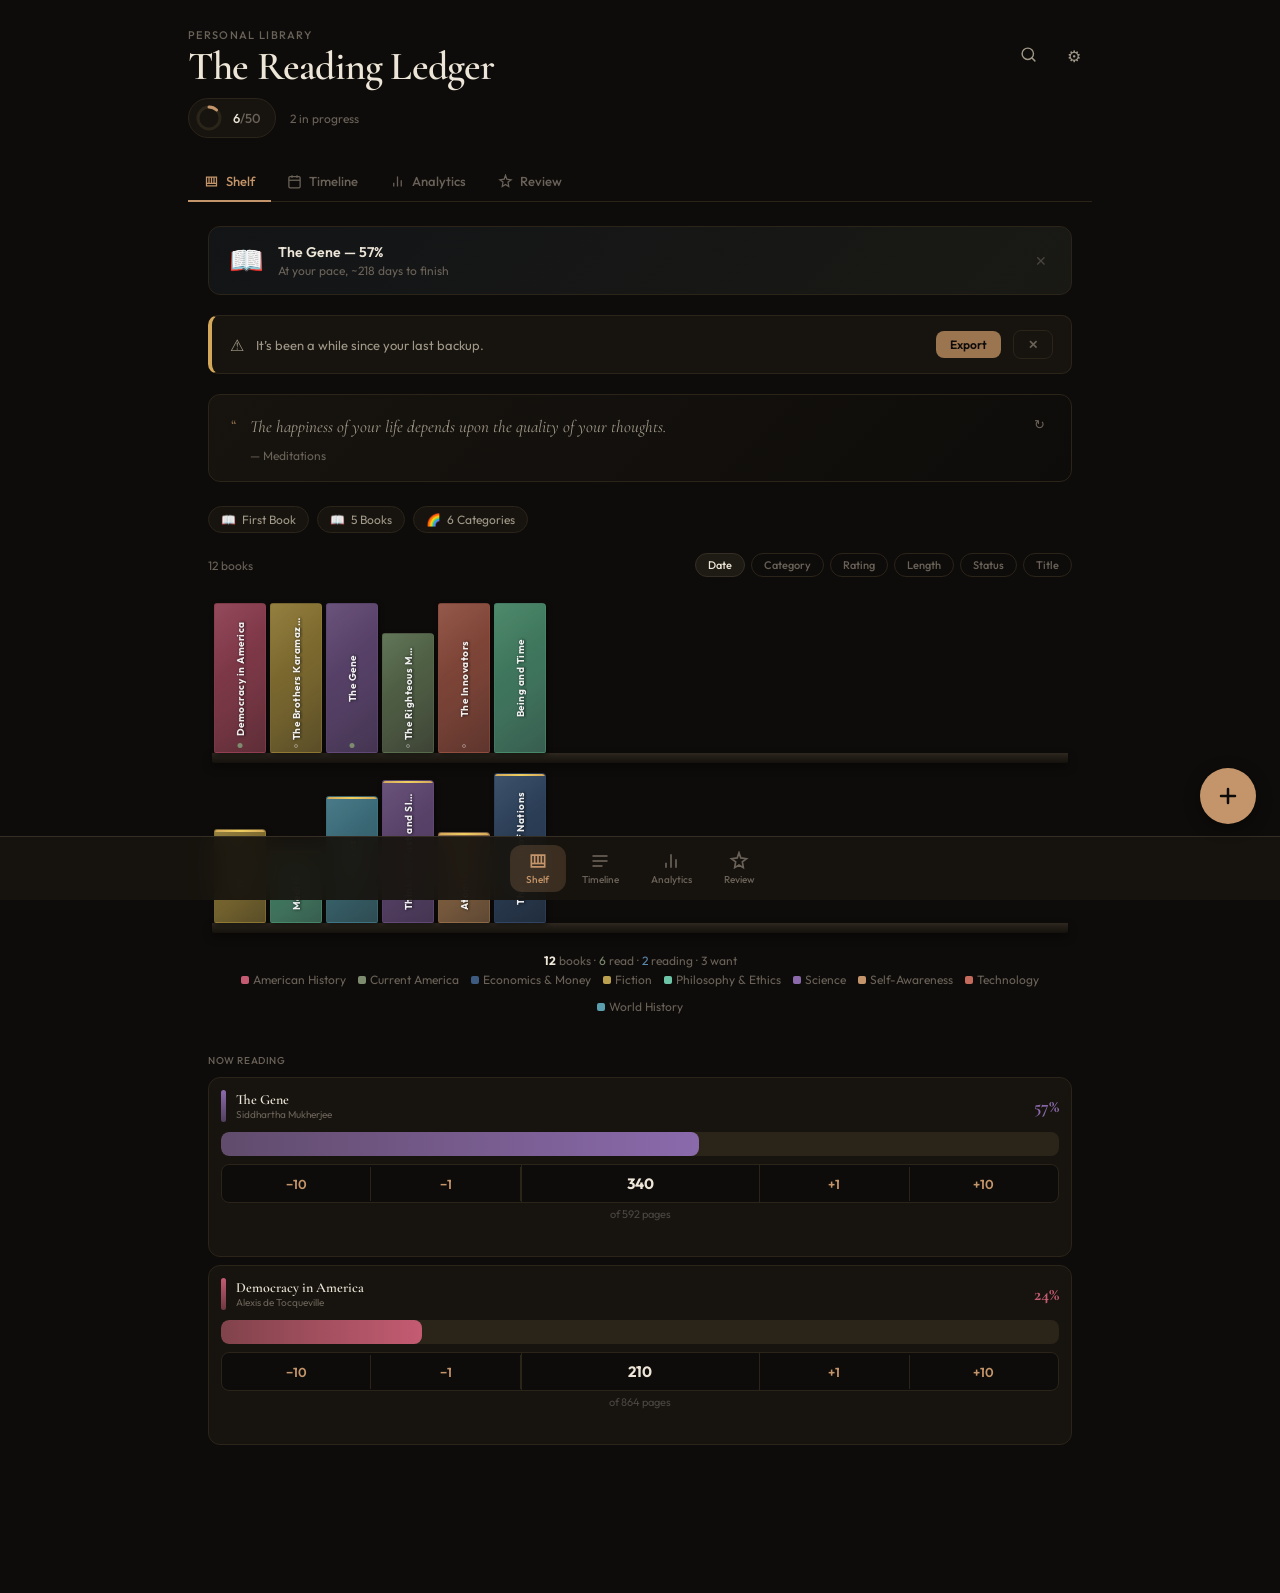
==== commit f04a2565: "Redundancy cleanup: 8.8KB removed, unified streak, dead code stripped 1. Replaced getStreak() (week-" ====
--- a/index.html
+++ b/index.html
@@ -33,32 +33,6 @@
 </nav>
 <button class="fab" id="fab" title="Add Book"><svg viewBox="0 0 24 24" fill="none" stroke="currentColor" stroke-width="2.5" stroke-linecap="round"><line x1="12" y1="5" x2="12" y2="19"/><line x1="5" y1="12" x2="19" y2="12"/></svg></button>
 <div class="qa-toast" id="qaToast"></div>
-<div class="onboarding-overlay" id="onboarding" style="display:none">
-  <div class="onb-slide active" data-slide="0">
-    <div class="onb-icon">&#128218;</div>
-    <h2 class="onb-title">Your Personal Library</h2>
-    <p class="onb-desc">Book spines on wooden shelves, color-coded by category. Tap any spine to explore. Gold edges mark your favorites.</p>
-    <div class="onb-dots"><span class="onb-dot active"></span><span class="onb-dot"></span><span class="onb-dot"></span></div>
-    <button class="onb-btn" id="onbNext0">Next</button>
-    <button class="onb-skip" id="onbSkip">Skip intro</button>
-  </div>
-  <div class="onb-slide" data-slide="1">
-    <div class="onb-icon">&#9201;</div>
-    <h2 class="onb-title">Track Your Reading</h2>
-    <p class="onb-desc">Log sessions with a built-in timer. See your progress, pace, and streaks on the Timeline. Quick-update pages right from the shelf.</p>
-    <div class="onb-dots"><span class="onb-dot"></span><span class="onb-dot active"></span><span class="onb-dot"></span></div>
-    <button class="onb-btn" id="onbNext1">Next</button>
-    <button class="onb-skip" id="onbSkip1">Skip intro</button>
-  </div>
-  <div class="onb-slide" data-slide="2">
-    <div class="onb-icon">&#127775;</div>
-    <h2 class="onb-title">Review Your Year</h2>
-    <p class="onb-desc">Analytics, category breakdowns, reading habits, and a Year in Review that celebrates your progress. Let's get started.</p>
-    <div class="onb-dots"><span class="onb-dot"></span><span class="onb-dot"></span><span class="onb-dot active"></span></div>
-    <button class="onb-btn" id="onbStart">Start Fresh</button>
-    <button class="onb-demo" id="onbDemo">Load Demo Library (12 books)</button>
-  </div>
-</div>
 <script>
 // Global error handler — shows errors visually during development
 window.onerror = function(msg, src, line, col, err) {
--- a/css/styles.css
+++ b/css/styles.css
@@ -26,15 +26,11 @@
 .shelf-footer{text-align:center;padding:20px 0;font-family:var(--ui);font-size:12px;color:var(--textD)}.shelf-footer-legend{display:flex;justify-content:center;gap:12px;flex-wrap:wrap;margin-top:4px}.shelf-footer-legend-item{display:flex;align-items:center;gap:4px}.shelf-footer-legend-dot{width:8px;height:8px;border-radius:2px}
 
 /* Tooltip */
-.tooltip{position:fixed;bottom:80px;left:50%;transform:translateX(-50%) translateY(8px);background:var(--surface);border:1px solid var(--borderL);border-radius:12px;padding:14px 18px;box-shadow:0 8px 32px rgba(0,0,0,0.6);z-index:60;display:none;min-width:220px;max-width:320px;opacity:0;transition:opacity 0.2s,transform 0.2s}.tooltip.show{display:block;opacity:1;transform:translateX(-50%) translateY(0)}.tooltip-title{font-size:16px;font-weight:600;margin:0 0 2px}.tooltip-author{font-family:var(--ui);font-size:12px;color:var(--textM);margin:0 0 8px}.tooltip-meta{display:flex;align-items:center;gap:8px;flex-wrap:wrap;margin-bottom:10px}.tooltip-meta .cat-dot{width:8px;height:8px;border-radius:2px}.tooltip-meta span{font-family:var(--ui);font-size:11px;color:var(--textD)}.tooltip-stars{font-size:12px;color:var(--gold)}.tooltip-open{background:none;border:1px solid var(--border);border-radius:8px;padding:5px 14px;font-family:var(--ui);font-size:12px;color:var(--textM);cursor:pointer;font-weight:500;width:100%}.tooltip-open:hover{border-color:var(--accent);color:var(--text)}
 
 /* Now Reading */
 .nr-section{margin-top:20px}.nr-section-title{font-family:var(--ui);font-size:10px;color:var(--textD);text-transform:uppercase;letter-spacing:0.06em;font-weight:500;margin-bottom:10px}.nr-card{background:var(--surface);border:1px solid var(--border);border-radius:12px;padding:12px;margin-bottom:8px}.nr-card-header{display:flex;align-items:center;gap:10px;margin-bottom:10px}.nr-card-accent{width:5px;height:32px;border-radius:3px;flex-shrink:0}.nr-card-info{flex:1;min-width:0}.nr-card-title{font-size:14px;font-weight:600;overflow:hidden;text-overflow:ellipsis;white-space:nowrap;cursor:pointer}.nr-card-title:hover{color:var(--accent)}.nr-card-author{font-family:var(--ui);font-size:10px;color:var(--textD)}.nr-card-pct{font-size:18px;font-weight:700;flex-shrink:0}.nr-bar{height:24px;background:var(--border);border-radius:8px;position:relative;cursor:pointer;overflow:hidden;margin-bottom:8px}.nr-bar-fill{position:absolute;left:0;top:0;bottom:0;border-radius:8px;transition:width 0.3s}.nr-bar-label{position:absolute;inset:0;display:flex;align-items:center;justify-content:center;font-family:var(--ui);font-size:10px;font-weight:600;color:#fff;text-shadow:0 1px 3px rgba(0,0,0,0.6)}
-.nr-actions{display:flex;gap:6px;align-items:center}
-.nr-status{padding:4px 10px;border-radius:100px;font-family:var(--ui);font-size:10px;font-weight:500;cursor:pointer;transition:all 0.15s}.nr-status:active{transform:scale(0.95)}
-.nr-log-btn{display:flex;align-items:center;gap:4px;padding:4px 10px;border-radius:100px;font-family:var(--ui);font-size:10px;cursor:pointer;background:rgba(91,138,176,0.08);border:1px solid rgba(91,138,176,0.2);color:var(--blue);transition:all 0.15s}.nr-log-btn:active{transform:scale(0.95)}
-.nr-stars{display:flex;gap:2px}.nr-star{width:20px;height:20px;border-radius:6px;display:flex;align-items:center;justify-content:center;font-size:12px;cursor:pointer;transition:all 0.1s;background:rgba(42,36,25,0.3);border:1px solid var(--border)}.nr-star:active{transform:scale(0.9)}.nr-star.filled{background:rgba(212,168,90,0.12);border-color:rgba(212,168,90,0.25)}
-.nr-session-form{display:none;margin-top:8px;padding-top:8px;border-top:1px solid var(--border);animation:slideUp 0.15s ease-out}@keyframes slideUp{from{opacity:0;transform:translateY(8px)}to{opacity:1;transform:translateY(0)}}.nr-session-form .nr-sf-row{display:flex;gap:6px;align-items:center}.nr-sf-input{background:var(--bg);border:1px solid var(--border);border-radius:8px;padding:6px 8px;color:var(--text);font-family:var(--ui);font-size:12px;text-align:center;outline:none;width:55px}.nr-sf-input:focus{border-color:var(--accent)}.nr-sf-submit{background:var(--green);color:var(--bg);border:none;border-radius:8px;padding:6px 12px;font-family:var(--ui);font-size:11px;font-weight:600;cursor:pointer;flex:1}.nr-sf-close{background:none;color:var(--textD);border:1px solid var(--border);border-radius:8px;padding:6px 8px;font-family:var(--ui);font-size:11px;cursor:pointer}.nr-sf-hint{font-family:var(--ui);font-size:10px;color:var(--textDD);margin-top:6px}
+
+@keyframes slideUp{from{opacity:0;transform:translateY(8px)}to{opacity:1;transform:translateY(0)}}
 
 /* Quote Banner */
 .quote-banner{background:linear-gradient(135deg,var(--surface),var(--bg));border:1px solid var(--border);border-radius:12px;padding:18px 22px;margin-bottom:24px;display:flex;gap:14px;align-items:flex-start}.quote-banner-text{flex:1;font-size:17px;font-style:italic;line-height:1.6;color:var(--textM)}.quote-banner-src{font-family:var(--ui);font-size:12px;color:var(--textD);margin-top:8px;font-style:normal}.quote-refresh{background:none;border:none;color:var(--textD);cursor:pointer;padding:4px}.quote-refresh:hover{color:var(--accent)}
@@ -50,13 +46,12 @@
 .tlf-wrap{text-align:center;padding:10px 0 0}.tlf-nav{display:flex;align-items:center;justify-content:center;gap:16px;margin-bottom:20px}.tlf-nav-btn{background:none;border:1px solid var(--border);border-radius:50%;width:36px;height:36px;color:var(--textM);cursor:pointer;font-size:16px;display:flex;align-items:center;justify-content:center}.tlf-nav-btn:hover{border-color:var(--accent);color:var(--accent)}.tlf-nav-count{font-family:var(--ui);font-size:12px;color:var(--textD)}
 .tlf-ring{position:relative;display:inline-block;margin:0 auto 16px}.tlf-ring-inner{position:absolute;inset:0;display:flex;flex-direction:column;align-items:center;justify-content:center}.tlf-ring-pct{font-size:36px;font-weight:700;line-height:1}.tlf-ring-pages{font-family:var(--ui);font-size:13px;color:var(--textD);margin-top:2px}.tlf-title{font-size:22px;font-weight:600;margin:0 0 4px;cursor:pointer}.tlf-title:hover{color:var(--accent)}.tlf-author{font-family:var(--ui);font-size:14px;color:var(--textM);margin:0 0 16px}
 .tlf-last{background:var(--surface);border:1px solid var(--border);border-radius:10px;padding:12px 16px;margin:0 auto 16px;max-width:340px;display:flex;align-items:center;gap:14px;text-align:left}.tlf-last-icon{font-size:20px;flex-shrink:0}.tlf-last-body{flex:1}.tlf-last-label{font-family:var(--ui);font-size:10px;color:var(--textD);text-transform:uppercase;letter-spacing:0.06em;font-weight:500}.tlf-last-detail{font-family:var(--ui);font-size:14px;color:var(--text);font-weight:500;margin-top:2px}.tlf-last-sub{font-family:var(--ui);font-size:11px;color:var(--textD);margin-top:1px}
-.tlf-trend{display:flex;gap:12px;justify-content:center;margin-bottom:20px;flex-wrap:wrap}.tlf-trend-card{background:var(--surface);border:1px solid var(--border);border-radius:8px;padding:8px 14px;text-align:center;min-width:80px}.tlf-trend-val{font-family:var(--ui);font-size:18px;font-weight:700;color:var(--text)}.tlf-trend-val.up{color:var(--green)}.tlf-trend-val.down{color:var(--danger)}.tlf-trend-label{font-family:var(--ui);font-size:9px;color:var(--textD);text-transform:uppercase;letter-spacing:0.06em;margin-top:2px}
+
 .tlf-timer{margin:20px auto 0;max-width:300px}.tlf-timer-display{display:block;font-family:var(--ui);font-size:48px;font-weight:600;color:var(--accent);letter-spacing:0.05em;line-height:1;margin-bottom:12px;font-variant-numeric:tabular-nums}.tlf-timer-btns{display:flex;gap:8px;justify-content:center}.tlf-tbtn{border:none;border-radius:8px;padding:10px 24px;font-family:var(--ui);font-size:14px;font-weight:600;cursor:pointer;transition:all 0.2s}.tlf-tbtn.start{background:var(--green);color:#EDE6D8}.tlf-tbtn.pause{background:var(--gold);color:var(--bg)}.tlf-tbtn.resume{background:var(--green);color:#EDE6D8}.tlf-tbtn.stop{background:var(--danger);color:#fff}
 .tlf-session-form{max-width:320px;margin:16px auto 0;background:var(--surface);border:1px solid var(--border);border-radius:10px;padding:16px;text-align:left}
-.tlf-page-input{background:var(--surface);border:1px solid var(--border);border-radius:8px;padding:10px 16px;color:var(--text);font-family:var(--ui);font-size:18px;font-weight:600;outline:none;width:100px;text-align:center}.tlf-page-input:focus{border-color:var(--accent)}
+
 /* Progress Lanes */
-.tll-lane{background:var(--surface);border:1px solid var(--border);border-radius:10px;margin-bottom:10px;overflow:hidden;cursor:pointer;transition:border-color 0.2s;opacity:0;animation:laneIn 350ms cubic-bezier(0.23,1,0.32,1) forwards}@keyframes laneIn{from{opacity:0;transform:translateY(12px)}to{opacity:1;transform:translateY(0)}}.tll-lane:nth-child(1){animation-delay:0ms}.tll-lane:nth-child(2){animation-delay:60ms}.tll-lane:nth-child(3){animation-delay:120ms}.tll-lane:nth-child(4){animation-delay:180ms}.tll-lane:hover{border-color:var(--borderL)}.tll-lane.active{border-color:var(--accent);box-shadow:0 0 0 1px var(--accent)}
-.tll-lane-info{display:flex;align-items:center;justify-content:space-between;padding:10px 14px 6px}.tll-lane-title{font-family:var(--ui);font-size:13px;font-weight:500;overflow:hidden;text-overflow:ellipsis;white-space:nowrap;flex:1;margin-right:10px}.tll-lane-meta{font-family:var(--ui);font-size:11px;color:var(--textD)}.tll-lane-est{font-family:var(--ui);font-size:10px;color:var(--accent);font-weight:500;margin-left:8px}.tll-lane-track{height:28px;background:var(--bg);margin:0 14px 10px;border-radius:6px;position:relative;overflow:hidden}.tll-lane-fill{height:100%;border-radius:6px;position:relative;transition:width 0.5s}.tll-lane-pct{position:absolute;right:8px;top:50%;transform:translateY(-50%);font-family:var(--ui);font-size:11px;font-weight:700;color:rgba(255,255,255,0.9);text-shadow:0 1px 2px rgba(0,0,0,0.4)}.tll-lane-marker{position:absolute;top:-2px;bottom:-2px;width:2px;background:var(--text);border-radius:1px;z-index:2}.tll-legend{display:flex;gap:12px;margin-top:16px;flex-wrap:wrap}.tll-legend-item{display:flex;align-items:center;gap:6px;font-family:var(--ui);font-size:11px;color:var(--textD)}.tll-legend-dot{width:10px;height:6px;border-radius:2px}
+
 /* Streak Ring */
 .streak-section{background:var(--surface);border:1px solid var(--border);border-radius:14px;padding:20px}
 .streak-section-title{font-family:var(--ui);font-size:13px;font-weight:600;margin-bottom:16px}
@@ -78,7 +73,7 @@
 .sr-tw-labels{display:flex;gap:4px;margin-top:4px}
 .sr-tw-label{flex:1;text-align:center;font-family:var(--ui);font-size:8px;color:var(--textDD)}
 /* Weekly Summary */
-.tl-week-summary{background:linear-gradient(135deg,var(--surface),var(--bg));border:1px solid var(--border);border-radius:10px;padding:14px 18px;margin-bottom:16px;display:flex;align-items:center;gap:16px}.tl-week-label{font-family:var(--ui);font-size:10px;color:var(--textD);text-transform:uppercase;letter-spacing:0.06em;font-weight:500;flex-shrink:0;min-width:70px}.tl-week-stats{display:flex;gap:14px;flex:1;flex-wrap:wrap}.tl-week-stat{font-family:var(--ui);font-size:12px;color:var(--textM)}.tl-week-stat strong{color:var(--text);font-weight:600}.tl-week-highlight{font-family:var(--ui);font-size:11px;color:var(--green);font-weight:500;flex-shrink:0}
+
 /* Feed */
 .tl-feed-day{margin-bottom:24px}.tl-feed-day-label{font-family:var(--ui);font-size:11px;font-weight:500;color:var(--textDD);letter-spacing:0.04em;margin-bottom:10px}.tl-feed-day-label strong{color:var(--textD);font-weight:600}
 .tl-fi{display:flex;align-items:flex-start;gap:10px;padding:8px 0 8px 14px;border-left:2px solid var(--border);margin-left:4px;cursor:pointer;position:relative;opacity:0;animation:fiIn 250ms ease forwards}@keyframes fiIn{from{opacity:0;transform:translateX(-8px)}to{opacity:1;transform:translateX(0)}}.tl-fi:hover{border-left-color:var(--accent)}.tl-fi.session{border-left-color:var(--accentDim)}.tl-fi.finish{border-left-color:var(--green);background:var(--surface);border-radius:0 10px 10px 0;padding:12px 14px;margin-bottom:4px}.tl-fi.start{border-left-color:var(--blue)}.tl-fi.quote{border-left-color:var(--gold)}.tl-fi::before{content:'';position:absolute;left:-5px;top:12px;width:8px;height:8px;border-radius:50%;background:var(--border);border:2px solid var(--bg)}.tl-fi.session::before{background:var(--accentDim)}.tl-fi.finish::before{background:var(--green)}.tl-fi.start::before{background:var(--blue)}.tl-fi.quote::before{background:var(--gold)}.tl-fi-body{flex:1;min-width:0}.tl-fi-text{font-family:var(--ui);font-size:13px;color:var(--textM);line-height:1.4;margin:0}.tl-fi-text strong{color:var(--text);font-weight:500}.tl-fi-text .pg{color:var(--accent);font-weight:600}.tl-fi-sub{font-family:var(--ui);font-size:11px;color:var(--textDD);margin-top:2px}.tl-fi-stars{color:var(--gold);font-size:12px;margin-top:2px}.tl-fi-quote{margin-top:6px;padding:8px 12px;border-left:2px solid rgba(212,168,90,0.4);font-size:14px;font-style:italic;color:var(--textD);line-height:1.5;background:rgba(212,168,90,0.03);border-radius:0 8px 8px 0}
@@ -107,9 +102,8 @@
 /* Detail */
 .detail-view{display:none;min-height:100vh;background:var(--bg);opacity:0;transform:translateY(40px)}.detail-view.active{display:block;animation:detailIn 300ms cubic-bezier(0.23,1,0.32,1) forwards}@keyframes detailIn{from{opacity:0;transform:translateY(40px)}to{opacity:1;transform:translateY(0)}}.detail-banner{position:relative;min-height:180px;display:flex;flex-direction:column;justify-content:flex-end;overflow:hidden}.detail-banner::after{content:'';position:absolute;inset:0;background:linear-gradient(180deg,transparent 20%,rgba(14,12,10,0.7) 80%,var(--bg) 100%);pointer-events:none}.detail-banner-bg{position:absolute;inset:0;z-index:-1}.detail-banner-top{display:flex;justify-content:space-between;padding:16px 28px 0;position:relative;z-index:1}.detail-back{background:none;border:none;color:rgba(255,255,255,0.7);cursor:pointer;padding:8px;border-radius:8px;display:flex;align-items:center;gap:6px;font-family:var(--ui);font-size:13px}.detail-back:hover{color:var(--text)}.detail-edit-toggle{font-family:var(--ui);font-size:13px;color:var(--accent);background:none;border:1px solid var(--accent);border-radius:8px;padding:6px 16px;cursor:pointer;font-weight:500}.detail-stars-inline{display:inline-flex;gap:1px}.detail-star-tap{font-size:16px;cursor:pointer;color:var(--textDD);transition:color 0.15s;padding:2px}.detail-star-tap.on{color:var(--gold)}.detail-star-tap:hover{color:var(--gold)}.detail-banner-content{position:relative;z-index:1;padding:20px 28px 24px}.detail-pills{display:flex;align-items:center;gap:10px;margin-bottom:8px}.cat-pill{font-family:var(--ui);font-size:10px;padding:3px 10px;border-radius:100px;font-weight:500;text-transform:uppercase}.status-badge{font-family:var(--ui);font-size:10px;padding:3px 10px;border-radius:100px;font-weight:500;text-transform:uppercase}.status-badge.completed{background:rgba(85,107,74,0.13);color:#7D8B6E}.status-badge.reading{background:rgba(46,68,96,0.13);color:#5B8AB0}.status-badge.want-to-read{background:rgba(122,118,112,0.13);color:#7A7670}.status-badge.abandoned{background:rgba(196,91,91,0.13);color:#C45B5B}.detail-title{font-size:28px;font-weight:600;line-height:1.15;margin:0 0 4px}.detail-author{font-family:var(--ui);font-size:15px;color:var(--textM);margin:0 0 12px}.detail-meta-row{display:flex;gap:16px;flex-wrap:wrap;align-items:center}.detail-meta-item{font-family:var(--ui);font-size:12px;color:var(--textD)}.detail-meta-item strong{color:var(--textM);font-weight:500}.detail-actions{display:flex;gap:8px;margin-top:14px}.dbtn{border-radius:8px;padding:9px 16px;font-family:var(--ui);font-size:13px;font-weight:600;cursor:pointer;display:flex;align-items:center;gap:6px;border:none}.dbtn.green{background:#556B4A;color:#EDE6D8}.dbtn.blue{background:#2E4460;color:#EDE6D8}.dbtn.blue-o{background:none;border:1px solid var(--border);color:#5B8AB0}.dbtn.ghost{background:none;color:var(--textD)}.detail-body{max-width:var(--max);margin:0 auto;padding:0 28px 140px}.detail-section{border-bottom:1px solid var(--border);padding:28px 0}.detail-section:last-child{border-bottom:none}
 .detail-section-header{display:flex;justify-content:space-between;align-items:center;margin-bottom:16px}.detail-section-label{font-family:var(--ui);font-size:12px;font-weight:500;letter-spacing:0.06em;text-transform:uppercase;color:var(--textD);display:flex;align-items:center;gap:8px}
-.detail-section-edit-btn{font-family:var(--ui);font-size:11px;color:var(--textDD);background:none;border:none;cursor:pointer;padding:3px 8px;border-radius:4px;transition:all 0.2s}.detail-section-edit-btn:hover{color:var(--textD);background:var(--surfaceH)}.detail-section.editing .detail-section-edit-btn{color:var(--accent)}
-.detail-section .edit-view{display:none}.detail-section.editing .read-view{display:none}.detail-section.editing .edit-view{display:block}
-.detail-section-actions{display:flex;gap:8px;margin-top:14px}.dsec-save{font-family:var(--ui);font-size:11px;font-weight:500;color:var(--bg);background:var(--accent);border:none;padding:5px 16px;border-radius:5px;cursor:pointer}.dsec-save:hover{background:var(--accentDim)}.dsec-cancel{font-family:var(--ui);font-size:11px;color:var(--textD);background:none;border:1px solid var(--border);padding:5px 14px;border-radius:5px;cursor:pointer}
+
+.detail-section-actions{display:flex;gap:8px;margin-top:14px}
 .rating-row{display:flex;gap:5px}.rbox{width:34px;height:34px;border-radius:6px;border:none;cursor:pointer;font-family:var(--ui);font-size:14px;font-weight:600}.rbox.on{background:var(--accent);color:var(--bg)}.rbox.off{background:var(--border);color:var(--textD)}
 .themes-row{display:flex;gap:6px;flex-wrap:wrap;align-items:center}.theme-tag{font-family:var(--ui);font-size:12px;padding:4px 12px;border-radius:100px;background:var(--bg);border:1px solid var(--border);color:var(--textM);display:flex;align-items:center;gap:6px}.theme-tag button{background:none;border:none;color:var(--textD);cursor:pointer;padding:0;font-size:11px}.theme-input{background:none;border:1px solid var(--border);border-radius:100px;padding:4px 12px;color:var(--text);font-family:var(--ui);font-size:12px;outline:none;width:110px}
 .refl-display{font-size:16px;line-height:1.7;color:var(--textM);white-space:pre-wrap}.refl-empty{font-family:var(--ui);font-size:12px;color:var(--textD);font-style:italic}.refl-ta{width:100%;min-height:100px;background:var(--bg);border:1px solid var(--borderL);border-radius:10px;padding:16px;color:var(--text);font-family:var(--serif);font-size:16px;line-height:1.7;resize:vertical;outline:none}.refl-ta:focus{border-color:var(--accent)}.refl-ta.tall{min-height:160px}
@@ -181,4 +175,4 @@
 .nudge-sub{font-family:var(--ui);font-size:12px;color:var(--textD)}
 .nudge-dismiss{background:none;border:none;color:var(--textDD);cursor:pointer;font-size:14px;padding:4px;flex-shrink:0}
 
-@media(max-width:600px){nav.tabs{display:none}.hdr-title{font-size:30px}.mini-stats{grid-template-columns:repeat(2,1fr)}.form-row,.form-row.three{grid-template-columns:1fr}.pie-row{flex-direction:column}.yr-grid{grid-template-columns:1fr}.detail-title{font-size:24px}.fab{bottom:72px;right:16px;width:50px;height:50px}.tl-hm-days{display:none}.tl-row-label{width:80px;font-size:11px}.tl-row-dates{width:100px;font-size:9px}.tl-hm-streaks{flex-direction:column;gap:4px}}
+@media(max-width:600px){nav.tabs{display:none}.hdr-title{font-size:30px}.mini-stats{grid-template-columns:repeat(2,1fr)}.form-row,.form-row.three{grid-template-columns:1fr}.pie-row{flex-direction:column}.yr-grid{grid-template-columns:1fr}.detail-title{font-size:24px}.fab{bottom:72px;right:16px;width:50px;height:50px}.tl-row-label{width:80px;font-size:11px}.tl-row-dates{width:100px;font-size:9px}}
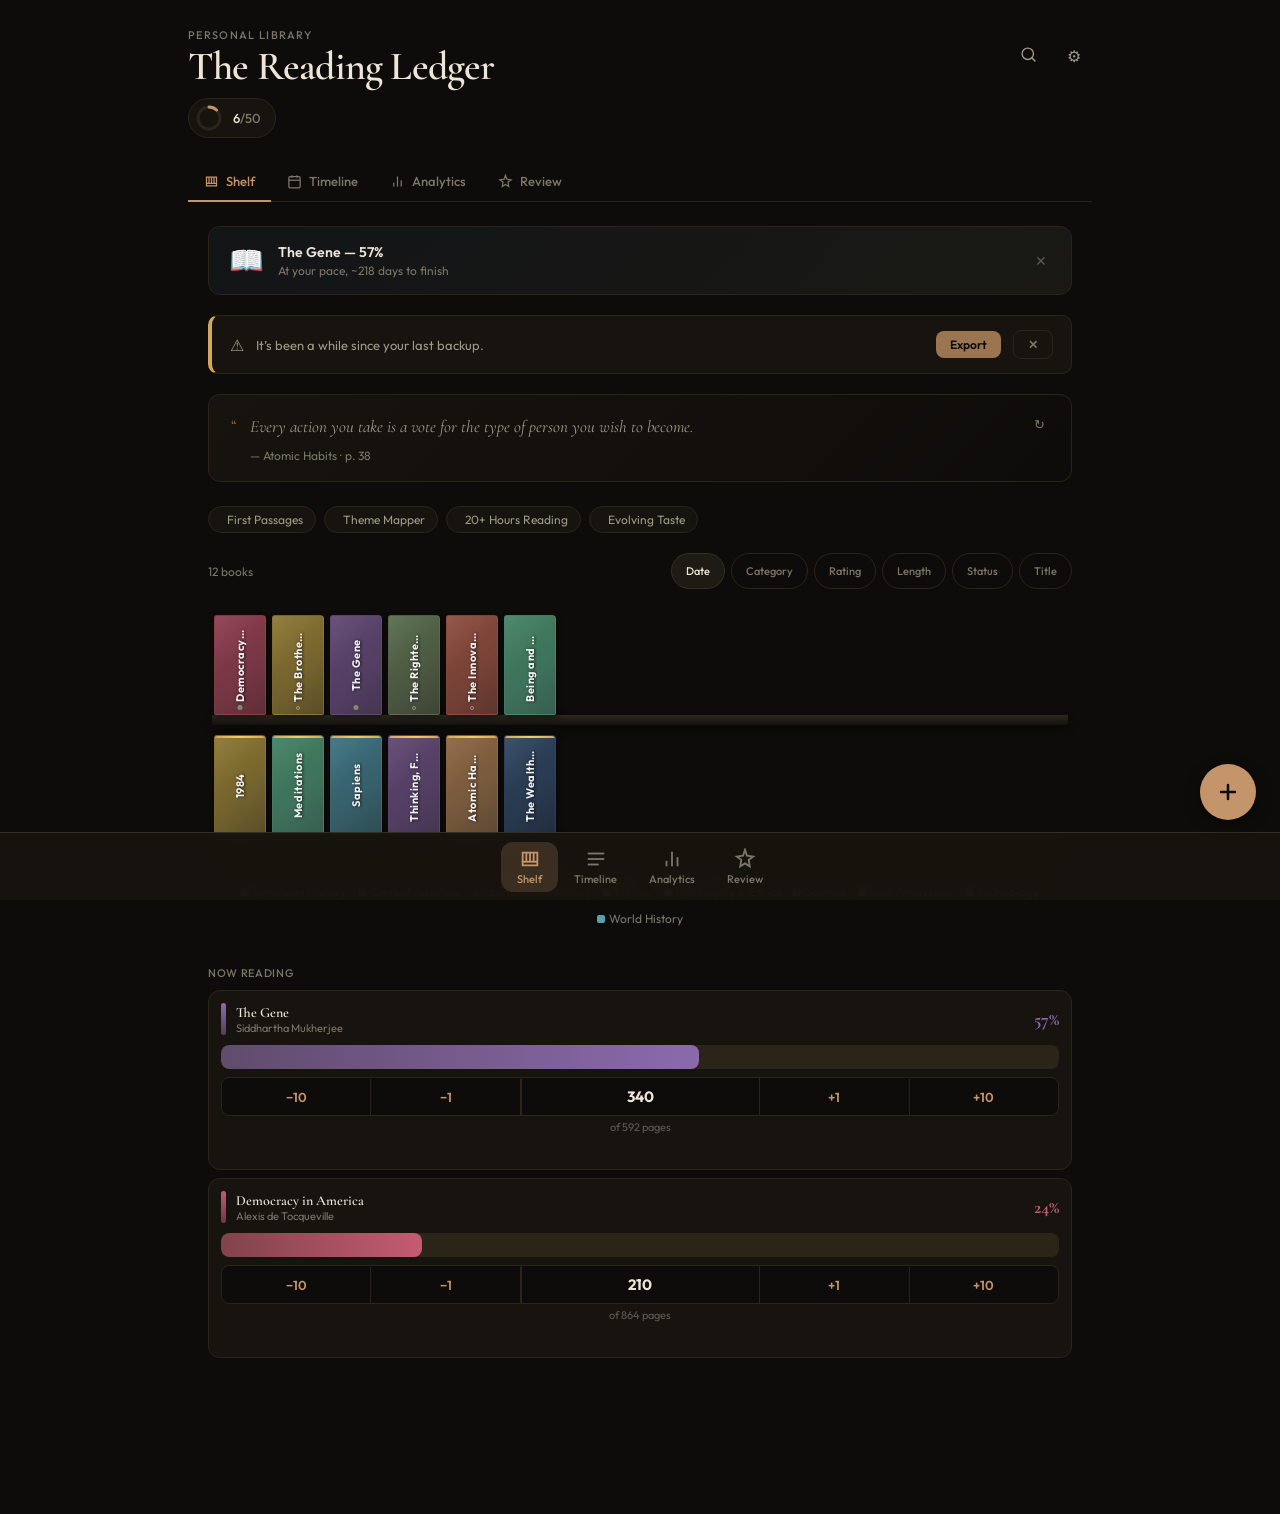
==== commit ab1a5c20: "Add PWA support — installable on Android home screen Added:   manifest.json — app name, colors, disp" ====
--- a/index.html
+++ b/index.html
@@ -3,6 +3,13 @@
 <head>
 <meta charset="UTF-8">
 <meta name="viewport" content="width=device-width, initial-scale=1.0, user-scalable=no">
+<meta name="theme-color" content="#0E0C0A">
+<meta name="apple-mobile-web-app-capable" content="yes">
+<meta name="apple-mobile-web-app-status-bar-style" content="black-translucent">
+<meta name="apple-mobile-web-app-title" content="Reading Ledger">
+<link rel="manifest" href="manifest.json">
+<link rel="icon" type="image/png" sizes="192x192" href="icon-192.png">
+<link rel="apple-touch-icon" href="icon-192.png">
 <title>The Reading Ledger</title>
 <link href="https://fonts.googleapis.com/css2?family=Cormorant+Garamond:ital,wght@0,400;0,500;0,600;0,700;1,400;1,500&family=Outfit:wght@300;400;500;600&display=swap" rel="stylesheet">
 <link rel="stylesheet" href="css/styles.css">
@@ -47,8 +54,10 @@
 <script src="js/helpers.js"></script>
 <script src="js/shelf.js"></script>
 <script src="js/timeline.js"></script>
+<script src="js/insights.js"></script>
 <script src="js/analytics.js"></script>
 <script src="js/detail.js"></script>
 <script src="js/app.js"></script>
+<script>if('serviceWorker' in navigator)navigator.serviceWorker.register('sw.js')</script>
 </body>
 </html>
--- a/css/styles.css
+++ b/css/styles.css
@@ -1,7 +1,7 @@
 *,*::before,*::after{box-sizing:border-box;margin:0;padding:0}html,body{height:100%}
 input[type=number]::-webkit-inner-spin-button,input[type=number]::-webkit-outer-spin-button{-webkit-appearance:none;margin:0}input[type=number]{-moz-appearance:textfield}
 body{font-family:'Cormorant Garamond',Georgia,serif;background:#0E0C0A;color:#EDE6D8;overflow-x:hidden}
-:root{--bg:#0E0C0A;--surface:#17140F;--surfaceH:#1E1A14;--border:#2A2419;--borderL:#352E24;--accent:#C4956A;--accentDim:#9B7550;--accentGlow:#C4956A35;--text:#EDE6D8;--textM:#A09888;--textD:#6A6258;--textDD:#4A4540;--danger:#C45B5B;--gold:#D4A85A;--green:#7D8B6E;--blue:#5B8AB0;--ui:'Outfit',sans-serif;--serif:'Cormorant Garamond',Georgia,serif;--max:960px}
+:root{--bg:#0E0C0A;--surface:#17140F;--surfaceH:#1E1A14;--border:#2A2419;--borderL:#352E24;--accent:#C4956A;--accentDim:#9B7550;--accentGlow:#C4956A35;--text:#EDE6D8;--textM:#A09888;--textD:#7D7568;--textDD:#5E5852;--danger:#C45B5B;--gold:#D4A85A;--green:#7D8B6E;--blue:#5B8AB0;--ui:'Outfit',sans-serif;--serif:'Cormorant Garamond',Georgia,serif;--max:960px}
 .container{max-width:var(--max);margin:0 auto;padding:0 28px}
 header{padding:28px 0 0;position:sticky;top:0;z-index:40;background:var(--bg)}
 .hdr-row{display:flex;justify-content:space-between;align-items:flex-start}.hdr-label{font-family:var(--ui);font-size:11px;color:var(--textD);margin:0 0 4px;letter-spacing:0.12em;text-transform:uppercase;font-weight:500}.hdr-title{font-size:40px;font-weight:600;letter-spacing:-0.02em;line-height:1;margin:0}.hdr-pills{display:flex;align-items:center;gap:14px;margin-top:12px;flex-wrap:wrap}
@@ -11,7 +11,7 @@
 .btn-search,.btn-settings{background:none;border:1px solid transparent;border-radius:8px;padding:9px 10px;cursor:pointer;color:var(--textM);font-size:16px;transition:all 0.2s}.btn-search.active{background:var(--surfaceH);border-color:var(--borderL)}.btn-settings:hover{background:var(--surfaceH);color:var(--text)}
 .search-bar{margin-top:16px}.search-bar input{width:100%;background:var(--surface);border:1px solid var(--border);border-radius:10px;padding:11px 16px;color:var(--text);font-family:var(--ui);font-size:14px;outline:none}.search-bar input:focus{border-color:var(--accent)}.search-bar input::placeholder{color:var(--textD)}
 nav.tabs{display:flex;gap:0;margin-top:24px;border-bottom:1px solid var(--border)}nav.tabs button{background:none;border:none;font-family:var(--ui);font-size:13px;font-weight:500;cursor:pointer;padding:11px 16px;display:flex;align-items:center;gap:7px;color:var(--textD);border-bottom:2px solid transparent;margin-bottom:-1px;transition:all 0.2s}nav.tabs button.active{color:var(--accent);border-bottom-color:var(--accent)}nav.tabs button:hover:not(.active){color:var(--textM)}nav.tabs button svg{width:15px;height:15px}
-.bottom-nav{position:fixed;bottom:0;left:0;right:0;height:64px;padding-bottom:env(safe-area-inset-bottom);background:rgba(23,20,15,0.92);backdrop-filter:blur(12px);border-top:1px solid var(--borderL);z-index:50;display:flex;align-items:center;justify-content:center}.bottom-nav button{background:none;border:none;color:var(--textD);cursor:pointer;display:flex;flex-direction:column;align-items:center;gap:2px;padding:6px 16px;border-radius:12px;transition:all 0.2s;min-width:56px}.bottom-nav button svg{width:20px;height:20px}.bottom-nav button span{font-family:var(--ui);font-size:10px;font-weight:500}.bottom-nav button.active{color:var(--accent);background:var(--accentGlow)}.bottom-nav button:hover:not(.active){color:var(--textM)}.bottom-nav.hidden{display:none}
+.bottom-nav{position:fixed;bottom:0;left:0;right:0;height:64px;padding-bottom:env(safe-area-inset-bottom);background:rgba(23,20,15,0.92);backdrop-filter:blur(12px);border-top:1px solid var(--borderL);z-index:50;display:flex;align-items:center;justify-content:center}.bottom-nav button{background:none;border:none;color:var(--textD);cursor:pointer;display:flex;flex-direction:column;align-items:center;gap:2px;padding:6px 16px;border-radius:12px;transition:all 0.2s;min-width:56px}.bottom-nav button svg{width:20px;height:20px}.bottom-nav button span{font-family:var(--ui);font-size:11px;font-weight:500}.bottom-nav button.active{color:var(--accent);background:var(--accentGlow)}.bottom-nav button:hover:not(.active){color:var(--textM)}.bottom-nav.hidden{display:none}
 .content{padding:24px 20px 140px;max-width:var(--max);margin:0 auto}.view{display:none;opacity:0;transform:translateY(6px);transition:opacity 200ms,transform 200ms}.view.active{display:block;opacity:1;transform:translateY(0)}
 
 /* Shelf */
@@ -21,14 +21,14 @@
 .spine{position:relative;border-radius:3px 4px 2px 2px;cursor:pointer;overflow:hidden;flex-shrink:0;display:flex;flex-direction:column;align-items:center;justify-content:center;transition:transform 0.2s cubic-bezier(0.34,1.56,0.64,1),box-shadow 0.2s}.spine:hover{transform:translateY(-6px);box-shadow:2px 6px 14px rgba(0,0,0,0.5);filter:brightness(1.12)}
 @keyframes spineUp{from{opacity:0;transform:translateY(18px)}to{opacity:1;transform:translateY(0)}}.spine{animation:spineUp 350ms cubic-bezier(0.23,1,0.32,1) backwards}.spine:nth-child(1){animation-delay:0ms}.spine:nth-child(2){animation-delay:50ms}.spine:nth-child(3){animation-delay:100ms}.spine:nth-child(4){animation-delay:150ms}.spine:nth-child(5){animation-delay:200ms}.spine:nth-child(6){animation-delay:250ms}
 .spine .sheen{position:absolute;inset:0;background:linear-gradient(135deg,rgba(255,255,255,0.08) 0%,transparent 40%,transparent 60%,rgba(0,0,0,0.1) 100%);pointer-events:none}.spine .gold-top{position:absolute;top:0;left:0;right:0;height:2px;background:linear-gradient(90deg,#D4A85A,#F0D060,#D4A85A);border-radius:3px 3px 0 0;z-index:2}.spine .reading-dot{position:absolute;bottom:4px;left:50%;transform:translateX(-50%);width:5px;height:5px;border-radius:50%;background:#7D8B6E;z-index:2;animation:dotPulse 2s ease-in-out infinite}@keyframes dotPulse{0%,100%{box-shadow:0 0 2px #7D8B6E}50%{box-shadow:0 0 6px #7D8B6E,0 0 10px rgba(125,139,110,0.4)}}.spine .want-mark{position:absolute;bottom:4px;left:50%;transform:translateX(-50%);width:4px;height:4px;border-radius:50%;border:1px solid rgba(255,255,255,0.35);z-index:2}
-.spine-title{writing-mode:vertical-rl;text-orientation:mixed;transform:rotate(180deg);font-family:var(--ui);font-size:10px;font-weight:700;letter-spacing:0.05em;overflow:hidden;text-overflow:ellipsis;white-space:nowrap;text-shadow:0 1px 3px rgba(0,0,0,0.8);padding:3px 0}
+.spine-title{writing-mode:vertical-rl;text-orientation:mixed;transform:rotate(180deg);font-family:var(--ui);font-size:11px;font-weight:700;letter-spacing:0.05em;overflow:hidden;text-overflow:ellipsis;white-space:nowrap;text-shadow:0 1px 3px rgba(0,0,0,0.8);padding:3px 0}
 .shelf-board{height:10px;background:linear-gradient(180deg,#2E2820,#241F18,#1C1812,#15120E);border-radius:0 0 2px 2px;box-shadow:0 4px 10px rgba(0,0,0,0.4);margin:0 4px}
 .shelf-footer{text-align:center;padding:20px 0;font-family:var(--ui);font-size:12px;color:var(--textD)}.shelf-footer-legend{display:flex;justify-content:center;gap:12px;flex-wrap:wrap;margin-top:4px}.shelf-footer-legend-item{display:flex;align-items:center;gap:4px}.shelf-footer-legend-dot{width:8px;height:8px;border-radius:2px}
 
 /* Tooltip */
 
 /* Now Reading */
-.nr-section{margin-top:20px}.nr-section-title{font-family:var(--ui);font-size:10px;color:var(--textD);text-transform:uppercase;letter-spacing:0.06em;font-weight:500;margin-bottom:10px}.nr-card{background:var(--surface);border:1px solid var(--border);border-radius:12px;padding:12px;margin-bottom:8px}.nr-card-header{display:flex;align-items:center;gap:10px;margin-bottom:10px}.nr-card-accent{width:5px;height:32px;border-radius:3px;flex-shrink:0}.nr-card-info{flex:1;min-width:0}.nr-card-title{font-size:14px;font-weight:600;overflow:hidden;text-overflow:ellipsis;white-space:nowrap;cursor:pointer}.nr-card-title:hover{color:var(--accent)}.nr-card-author{font-family:var(--ui);font-size:10px;color:var(--textD)}.nr-card-pct{font-size:18px;font-weight:700;flex-shrink:0}.nr-bar{height:24px;background:var(--border);border-radius:8px;position:relative;cursor:pointer;overflow:hidden;margin-bottom:8px}.nr-bar-fill{position:absolute;left:0;top:0;bottom:0;border-radius:8px;transition:width 0.3s}.nr-bar-label{position:absolute;inset:0;display:flex;align-items:center;justify-content:center;font-family:var(--ui);font-size:10px;font-weight:600;color:#fff;text-shadow:0 1px 3px rgba(0,0,0,0.6)}
+.nr-section{margin-top:20px}.nr-section-title{font-family:var(--ui);font-size:11px;color:var(--textD);text-transform:uppercase;letter-spacing:0.06em;font-weight:500;margin-bottom:10px}.nr-card{background:var(--surface);border:1px solid var(--border);border-radius:12px;padding:12px;margin-bottom:8px}.nr-card-header{display:flex;align-items:center;gap:10px;margin-bottom:10px}.nr-card-accent{width:5px;height:32px;border-radius:3px;flex-shrink:0}.nr-card-info{flex:1;min-width:0}.nr-card-title{font-size:14px;font-weight:600;overflow:hidden;text-overflow:ellipsis;white-space:nowrap;cursor:pointer}.nr-card-title:hover{color:var(--accent)}.nr-card-author{font-family:var(--ui);font-size:11px;color:var(--textD)}.nr-card-pct{font-size:18px;font-weight:700;flex-shrink:0}.nr-bar{height:24px;background:var(--border);border-radius:8px;position:relative;cursor:pointer;overflow:hidden;margin-bottom:8px}.nr-bar-fill{position:absolute;left:0;top:0;bottom:0;border-radius:8px;transition:width 0.3s}.nr-bar-label{position:absolute;inset:0;display:flex;align-items:center;justify-content:center;font-family:var(--ui);font-size:11px;font-weight:600;color:#fff;text-shadow:0 1px 3px rgba(0,0,0,0.6)}
 
 @keyframes slideUp{from{opacity:0;transform:translateY(8px)}to{opacity:1;transform:translateY(0)}}
 
@@ -45,7 +45,7 @@
 /* Focus Hero */
 .tlf-wrap{text-align:center;padding:10px 0 0}.tlf-nav{display:flex;align-items:center;justify-content:center;gap:16px;margin-bottom:20px}.tlf-nav-btn{background:none;border:1px solid var(--border);border-radius:50%;width:36px;height:36px;color:var(--textM);cursor:pointer;font-size:16px;display:flex;align-items:center;justify-content:center}.tlf-nav-btn:hover{border-color:var(--accent);color:var(--accent)}.tlf-nav-count{font-family:var(--ui);font-size:12px;color:var(--textD)}
 .tlf-ring{position:relative;display:inline-block;margin:0 auto 16px}.tlf-ring-inner{position:absolute;inset:0;display:flex;flex-direction:column;align-items:center;justify-content:center}.tlf-ring-pct{font-size:36px;font-weight:700;line-height:1}.tlf-ring-pages{font-family:var(--ui);font-size:13px;color:var(--textD);margin-top:2px}.tlf-title{font-size:22px;font-weight:600;margin:0 0 4px;cursor:pointer}.tlf-title:hover{color:var(--accent)}.tlf-author{font-family:var(--ui);font-size:14px;color:var(--textM);margin:0 0 16px}
-.tlf-last{background:var(--surface);border:1px solid var(--border);border-radius:10px;padding:12px 16px;margin:0 auto 16px;max-width:340px;display:flex;align-items:center;gap:14px;text-align:left}.tlf-last-icon{font-size:20px;flex-shrink:0}.tlf-last-body{flex:1}.tlf-last-label{font-family:var(--ui);font-size:10px;color:var(--textD);text-transform:uppercase;letter-spacing:0.06em;font-weight:500}.tlf-last-detail{font-family:var(--ui);font-size:14px;color:var(--text);font-weight:500;margin-top:2px}.tlf-last-sub{font-family:var(--ui);font-size:11px;color:var(--textD);margin-top:1px}
+.tlf-last{background:var(--surface);border:1px solid var(--border);border-radius:10px;padding:12px 16px;margin:0 auto 16px;max-width:340px;display:flex;align-items:center;gap:14px;text-align:left}.tlf-last-icon{font-size:20px;flex-shrink:0}.tlf-last-body{flex:1}.tlf-last-label{font-family:var(--ui);font-size:11px;color:var(--textD);text-transform:uppercase;letter-spacing:0.06em;font-weight:500}.tlf-last-detail{font-family:var(--ui);font-size:14px;color:var(--text);font-weight:500;margin-top:2px}.tlf-last-sub{font-family:var(--ui);font-size:11px;color:var(--textD);margin-top:1px}
 
 .tlf-timer{margin:20px auto 0;max-width:300px}.tlf-timer-display{display:block;font-family:var(--ui);font-size:48px;font-weight:600;color:var(--accent);letter-spacing:0.05em;line-height:1;margin-bottom:12px;font-variant-numeric:tabular-nums}.tlf-timer-btns{display:flex;gap:8px;justify-content:center}.tlf-tbtn{border:none;border-radius:8px;padding:10px 24px;font-family:var(--ui);font-size:14px;font-weight:600;cursor:pointer;transition:all 0.2s}.tlf-tbtn.start{background:var(--green);color:#EDE6D8}.tlf-tbtn.pause{background:var(--gold);color:var(--bg)}.tlf-tbtn.resume{background:var(--green);color:#EDE6D8}.tlf-tbtn.stop{background:var(--danger);color:#fff}
 .tlf-session-form{max-width:320px;margin:16px auto 0;background:var(--surface);border:1px solid var(--border);border-radius:10px;padding:16px;text-align:left}
@@ -59,7 +59,7 @@
 .sr-ring-wrap{position:relative;flex-shrink:0}
 .sr-ring-inner{position:absolute;inset:0;display:flex;flex-direction:column;align-items:center;justify-content:center}
 .sr-ring-num{font-family:var(--ui);font-size:28px;font-weight:700;color:var(--accent);line-height:1}
-.sr-ring-label{font-family:var(--ui);font-size:9px;color:var(--textD);text-transform:uppercase;letter-spacing:0.06em;margin-top:2px}
+.sr-ring-label{font-family:var(--ui);font-size:11px;color:var(--textD);text-transform:uppercase;letter-spacing:0.06em;margin-top:2px}
 .sr-details{flex:1}
 .sr-detail{display:flex;justify-content:space-between;align-items:center;padding:8px 0;border-bottom:1px solid var(--border)}
 .sr-detail:last-child{border-bottom:none}
@@ -71,7 +71,7 @@
 .sr-tw-day.read{background:var(--accent);border-color:var(--accent)}
 .sr-tw-day.today{box-shadow:0 0 0 1px var(--text)}
 .sr-tw-labels{display:flex;gap:4px;margin-top:4px}
-.sr-tw-label{flex:1;text-align:center;font-family:var(--ui);font-size:8px;color:var(--textDD)}
+.sr-tw-label{flex:1;text-align:center;font-family:var(--ui);font-size:11px;color:var(--textDD)}
 /* Weekly Summary */
 
 /* Feed */
@@ -79,50 +79,47 @@
 .tl-fi{display:flex;align-items:flex-start;gap:10px;padding:8px 0 8px 14px;border-left:2px solid var(--border);margin-left:4px;cursor:pointer;position:relative;opacity:0;animation:fiIn 250ms ease forwards}@keyframes fiIn{from{opacity:0;transform:translateX(-8px)}to{opacity:1;transform:translateX(0)}}.tl-fi:hover{border-left-color:var(--accent)}.tl-fi.session{border-left-color:var(--accentDim)}.tl-fi.finish{border-left-color:var(--green);background:var(--surface);border-radius:0 10px 10px 0;padding:12px 14px;margin-bottom:4px}.tl-fi.start{border-left-color:var(--blue)}.tl-fi.quote{border-left-color:var(--gold)}.tl-fi::before{content:'';position:absolute;left:-5px;top:12px;width:8px;height:8px;border-radius:50%;background:var(--border);border:2px solid var(--bg)}.tl-fi.session::before{background:var(--accentDim)}.tl-fi.finish::before{background:var(--green)}.tl-fi.start::before{background:var(--blue)}.tl-fi.quote::before{background:var(--gold)}.tl-fi-body{flex:1;min-width:0}.tl-fi-text{font-family:var(--ui);font-size:13px;color:var(--textM);line-height:1.4;margin:0}.tl-fi-text strong{color:var(--text);font-weight:500}.tl-fi-text .pg{color:var(--accent);font-weight:600}.tl-fi-sub{font-family:var(--ui);font-size:11px;color:var(--textDD);margin-top:2px}.tl-fi-stars{color:var(--gold);font-size:12px;margin-top:2px}.tl-fi-quote{margin-top:6px;padding:8px 12px;border-left:2px solid rgba(212,168,90,0.4);font-size:14px;font-style:italic;color:var(--textD);line-height:1.5;background:rgba(212,168,90,0.03);border-radius:0 8px 8px 0}
 /* Up Next */
 .tl-next{background:linear-gradient(135deg,rgba(46,68,96,0.12),rgba(196,149,106,0.06));border:1px solid var(--border);border-radius:14px;padding:20px 24px}.tl-next-header{display:flex;align-items:center;gap:10px;margin-bottom:14px}.tl-next-icon{font-size:20px}.tl-next-title{font-family:var(--ui);font-size:13px;font-weight:600}
-.tl-next-card{display:flex;align-items:center;gap:14px;background:var(--surface);border:1px solid var(--border);border-radius:10px;padding:14px;cursor:pointer;transition:border-color 0.2s}.tl-next-card:hover{border-color:var(--accent)}.tl-next-spine{width:10px;height:50px;border-radius:3px;flex-shrink:0}.tl-next-info{flex:1;min-width:0}.tl-next-book-title{font-family:var(--ui);font-size:14px;font-weight:500}.tl-next-author{font-family:var(--ui);font-size:11px;color:var(--textD);margin-top:2px}.tl-next-meta{font-family:var(--ui);font-size:10px;color:var(--textDD);margin-top:4px}.tl-next-meta .rec{color:var(--accent)}.tl-next-start{background:var(--blue);color:#EDE6D8;border:none;border-radius:8px;padding:8px 18px;font-family:var(--ui);font-size:12px;font-weight:600;cursor:pointer;flex-shrink:0}
+.tl-next-card{display:flex;align-items:center;gap:14px;background:var(--surface);border:1px solid var(--border);border-radius:10px;padding:14px;cursor:pointer;transition:border-color 0.2s}.tl-next-card:hover{border-color:var(--accent)}.tl-next-spine{width:10px;height:50px;border-radius:3px;flex-shrink:0}.tl-next-info{flex:1;min-width:0}.tl-next-book-title{font-family:var(--ui);font-size:14px;font-weight:500}.tl-next-author{font-family:var(--ui);font-size:11px;color:var(--textD);margin-top:2px}.tl-next-meta{font-family:var(--ui);font-size:11px;color:var(--textDD);margin-top:4px}.tl-next-meta .rec{color:var(--accent)}.tl-next-start{background:var(--blue);color:#EDE6D8;border:none;border-radius:8px;padding:8px 18px;font-family:var(--ui);font-size:12px;font-weight:600;cursor:pointer;flex-shrink:0}
 /* Gantt */
-.tl-gantt-toggle{display:flex;align-items:center;gap:8px;cursor:pointer;padding:0;background:none;border:none;width:100%;text-align:left;margin-bottom:16px}.tl-gantt-toggle .tl-section-title{margin:0;cursor:pointer}.tl-gantt-arrow{font-family:var(--ui);font-size:12px;color:var(--textD);transition:transform 0.25s;display:inline-block}.tl-gantt-toggle.open .tl-gantt-arrow{transform:rotate(90deg)}.tl-gantt-body{overflow:hidden;max-height:0;opacity:0;transition:max-height 0.35s,opacity 0.25s}.tl-gantt-body.open{max-height:2000px;opacity:1}.tl-row{display:flex;align-items:center;padding:8px 0;border-bottom:1px solid rgba(255,255,255,0.04);cursor:pointer}.tl-row:hover{background:rgba(255,255,255,0.02)}.tl-row-label{font-family:var(--ui);font-size:12px;color:var(--textM);width:120px;flex-shrink:0;overflow:hidden;text-overflow:ellipsis;white-space:nowrap}.tl-row-track{flex:1;height:16px;position:relative;border-radius:4px}.tl-row-bar{position:absolute;height:100%;border-radius:4px;min-width:6px}.tl-row-dates{font-family:var(--ui);font-size:10px;color:var(--textDD);width:130px;flex-shrink:0;text-align:right;padding-left:8px}
+
 .tls-show-more{display:block;margin:12px auto 0;background:none;border:1px solid var(--border);border-radius:8px;padding:8px 24px;font-family:var(--ui);font-size:12px;color:var(--textD);cursor:pointer}
 
 /* Analytics */
-.mini-stats{display:grid;grid-template-columns:repeat(auto-fit,minmax(140px,1fr));gap:16px;margin-bottom:28px}.mini-stat{background:var(--surface);border-radius:10px;padding:14px 16px;border:1px solid var(--border)}.mini-stat-label{font-family:var(--ui);font-size:10px;color:var(--textD);text-transform:uppercase;letter-spacing:0.06em;font-weight:500;margin-bottom:4px}.mini-stat-value{font-size:24px;font-weight:600;line-height:1}.mini-stat-sub{font-family:var(--ui);font-size:11px;color:var(--textD);margin-top:2px}
+.mini-stats{display:grid;grid-template-columns:repeat(auto-fit,minmax(140px,1fr));gap:16px;margin-bottom:28px}.mini-stat{background:var(--surface);border-radius:10px;padding:14px 16px;border:1px solid var(--border)}.mini-stat-label{font-family:var(--ui);font-size:11px;color:var(--textD);text-transform:uppercase;letter-spacing:0.06em;font-weight:500;margin-bottom:4px}.mini-stat-value{font-size:24px;font-weight:600;line-height:1}.mini-stat-sub{font-family:var(--ui);font-size:11px;color:var(--textD);margin-top:2px}
 .panel{background:var(--surface);border-radius:12px;padding:24px;border:1px solid var(--border);margin-bottom:28px}.panel-title{font-size:19px;font-weight:500;font-style:italic;margin:0 0 16px}.panel-empty{font-family:var(--ui);font-size:13px;color:var(--textD);text-align:center;padding:36px 20px;font-style:italic;border:1px dashed var(--border);border-radius:10px}
 .progress-row{display:flex;align-items:center;gap:16px}.progress-track{flex:1;background:var(--border);border-radius:100px;height:12px;overflow:hidden}.progress-fill{height:100%;border-radius:100px;background:linear-gradient(90deg,var(--accentDim),var(--accent));transition:width 1s}.progress-pct{font-family:var(--ui);font-size:22px;font-weight:600;color:var(--accent);min-width:50px;text-align:right}
 .pie-row{display:flex;align-items:center;gap:28px;flex-wrap:wrap}.pie-wrap{width:170px;height:170px;flex-shrink:0}.pie-wrap canvas{width:100%;height:100%}.cat-legend{display:flex;flex-direction:column;gap:6px;flex:1}.cat-legend-item{display:flex;align-items:center;gap:10px}.cat-legend-dot{width:10px;height:10px;border-radius:2px;flex-shrink:0}.cat-legend-name{font-family:var(--ui);font-size:13px;color:var(--textM);flex:1}.cat-legend-count{font-family:var(--ui);font-size:13px;color:var(--textD);font-weight:500}.cat-legend-bar{width:60px;height:4px;border-radius:2px;background:var(--border);overflow:hidden}.cat-legend-bar-fill{height:100%;border-radius:2px}
-canvas.pace-chart{width:100%;height:200px;display:block}
-.reading-habits .habit-row{display:flex;align-items:center;gap:12px;margin-bottom:8px}.reading-habits .habit-label{font-family:var(--ui);font-size:12px;color:var(--textD);width:36px;text-align:right;flex-shrink:0}.reading-habits .habit-bar{flex:1;height:16px;background:var(--border);border-radius:4px;overflow:hidden}.reading-habits .habit-fill{height:100%;border-radius:4px;background:var(--accent);transition:width 0.5s}.reading-habits .habit-val{font-family:var(--ui);font-size:11px;color:var(--textD);min-width:24px}
+canvas
+
 .goal-panel-section{margin-top:20px}.goal-panel-section-title{font-family:var(--ui);font-size:12px;color:var(--textD);text-transform:uppercase;letter-spacing:0.08em;font-weight:500;margin-bottom:10px}
 .challenge-card{background:var(--bg);border:1px solid var(--border);border-radius:10px;padding:12px 14px;margin-bottom:8px;position:relative}.challenge-label{font-family:var(--ui);font-size:13px;font-weight:600;color:var(--text);margin-bottom:4px}.challenge-meta{font-family:var(--ui);font-size:11px;color:var(--textD);margin-bottom:6px}.challenge-progress-bar{height:6px;background:var(--border);border-radius:3px;overflow:hidden}.challenge-progress-fill{height:100%;border-radius:3px;background:linear-gradient(90deg,var(--accentDim),var(--accent));transition:width 0.5s}.challenge-pct{font-family:var(--ui);font-size:11px;color:var(--accent);margin-top:2px;text-align:right}.challenge-del{position:absolute;top:8px;right:10px;background:none;border:none;color:var(--textD);cursor:pointer;font-size:14px}.challenge-del:hover{color:var(--danger)}.challenge-done{border-left:3px solid var(--green)}
 .goal-cat-grid{display:grid;grid-template-columns:1fr 1fr;gap:8px;margin-top:8px}.goal-cat-item{display:flex;align-items:center;gap:8px;font-family:var(--ui);font-size:12px;color:var(--textM)}.goal-cat-item input{width:50px;padding:4px 6px;border:1px solid var(--border);border-radius:6px;background:var(--surface);color:var(--text);font-family:var(--ui);font-size:12px;outline:none;text-align:center}
-.theme-index{margin-top:16px}.theme-index-item{background:var(--surface);border:1px solid var(--border);border-radius:10px;margin-bottom:8px;overflow:hidden}.theme-index-header{display:flex;align-items:center;gap:10px;padding:12px 16px;cursor:pointer;transition:background 0.15s}.theme-index-header:hover{background:rgba(255,255,255,0.02)}.theme-index-name{font-family:var(--ui);font-size:14px;font-weight:500;color:var(--text);flex:1}.theme-index-count{font-family:var(--ui);font-size:12px;color:var(--textD);background:var(--bg);padding:2px 8px;border-radius:100px}.theme-index-chevron{color:var(--textD);font-size:11px;font-family:var(--ui);transition:transform 0.25s}.theme-index-item.expanded .theme-index-chevron{transform:rotate(90deg)}.theme-index-books{max-height:0;overflow:hidden;transition:max-height 0.35s}.theme-index-item.expanded .theme-index-books{max-height:600px}.theme-index-books-inner{padding:0 16px 12px;display:flex;flex-wrap:wrap;gap:8px}.theme-book-mini{background:var(--bg);border:1px solid var(--border);border-radius:8px;padding:8px 12px;cursor:pointer;max-width:200px}.theme-book-mini:hover{border-color:var(--accent)}.theme-book-mini-title{font-family:var(--ui);font-size:12px;font-weight:500;color:var(--text);overflow:hidden;text-overflow:ellipsis;white-space:nowrap}.theme-book-mini-author{font-family:var(--ui);font-size:10px;color:var(--textD)}
 
 /* Year in Review */
-.yr-hero{background:linear-gradient(135deg,var(--surface),#1A1510);border:1px solid var(--border);border-radius:16px;padding:36px 32px;text-align:center;position:relative;overflow:hidden;margin-bottom:20px}.yr-hero-glow{position:absolute;inset:0;background:radial-gradient(ellipse at 50% 80%,rgba(196,149,106,0.25),transparent 65%);pointer-events:none;animation:heroGlow 4s ease-in-out infinite alternate}@keyframes heroGlow{from{opacity:0.7}to{opacity:1}}.yr-hero-label{font-family:var(--ui);font-size:11px;color:var(--textD);letter-spacing:0.12em;text-transform:uppercase;font-weight:500;position:relative}.yr-hero-num{font-size:64px;font-weight:700;color:var(--accent);line-height:1;position:relative;margin-top:8px}.yr-hero-sub{font-family:var(--ui);font-size:14px;color:var(--textM);margin-top:4px;position:relative}.yr-hero-pages{font-family:var(--ui);font-size:13px;color:var(--textD);margin-top:8px;position:relative}.yr-grid{display:grid;grid-template-columns:1fr 1fr;gap:12px;margin-bottom:20px}.yr-card{background:var(--surface);border:1px solid var(--border);border-radius:12px;padding:16px 18px}.yr-card-label{font-family:var(--ui);font-size:10px;color:var(--textD);text-transform:uppercase;letter-spacing:0.06em;font-weight:500}.yr-card-value{font-size:22px;font-weight:600;margin-top:6px;line-height:1.2;overflow:hidden;text-overflow:ellipsis;white-space:nowrap}.yr-card-value.sm{font-size:16px}.yr-card-sub{font-family:var(--ui);font-size:12px;color:var(--textD);margin-top:3px}.yr-milestones{display:grid;grid-template-columns:repeat(auto-fill,minmax(140px,1fr));gap:10px}.yr-milestone{background:var(--bg);border-radius:10px;padding:14px 12px;text-align:center;border:1px solid var(--border)}.yr-milestone-icon{font-size:24px}.yr-milestone-label{font-family:var(--ui);font-size:12px;font-weight:600;margin-top:6px}.yr-themes{display:flex;gap:8px;flex-wrap:wrap}.yr-theme{font-family:var(--ui);font-size:13px;padding:6px 14px;border-radius:100px;background:var(--surface);border:1px solid var(--border);color:var(--textM)}.yr-theme em{color:var(--textD);font-size:11px;font-style:normal}
+.yr-hero{background:linear-gradient(135deg,var(--surface),#1A1510);border:1px solid var(--border);border-radius:16px;padding:36px 32px;text-align:center;position:relative;overflow:hidden;margin-bottom:20px}.yr-hero-glow{position:absolute;inset:0;background:radial-gradient(ellipse at 50% 80%,rgba(196,149,106,0.25),transparent 65%);pointer-events:none;animation:heroGlow 4s ease-in-out infinite alternate}@keyframes heroGlow{from{opacity:0.7}to{opacity:1}}.yr-hero-label{font-family:var(--ui);font-size:11px;color:var(--textD);letter-spacing:0.12em;text-transform:uppercase;font-weight:500;position:relative}.yr-hero-num{font-size:64px;font-weight:700;color:var(--accent);line-height:1;position:relative;margin-top:8px}.yr-hero-sub{font-family:var(--ui);font-size:14px;color:var(--textM);margin-top:4px;position:relative}.yr-hero-pages{font-family:var(--ui);font-size:13px;color:var(--textD);margin-top:8px;position:relative}
 
 /* Detail */
-.detail-view{display:none;min-height:100vh;background:var(--bg);opacity:0;transform:translateY(40px)}.detail-view.active{display:block;animation:detailIn 300ms cubic-bezier(0.23,1,0.32,1) forwards}@keyframes detailIn{from{opacity:0;transform:translateY(40px)}to{opacity:1;transform:translateY(0)}}.detail-banner{position:relative;min-height:180px;display:flex;flex-direction:column;justify-content:flex-end;overflow:hidden}.detail-banner::after{content:'';position:absolute;inset:0;background:linear-gradient(180deg,transparent 20%,rgba(14,12,10,0.7) 80%,var(--bg) 100%);pointer-events:none}.detail-banner-bg{position:absolute;inset:0;z-index:-1}.detail-banner-top{display:flex;justify-content:space-between;padding:16px 28px 0;position:relative;z-index:1}.detail-back{background:none;border:none;color:rgba(255,255,255,0.7);cursor:pointer;padding:8px;border-radius:8px;display:flex;align-items:center;gap:6px;font-family:var(--ui);font-size:13px}.detail-back:hover{color:var(--text)}.detail-edit-toggle{font-family:var(--ui);font-size:13px;color:var(--accent);background:none;border:1px solid var(--accent);border-radius:8px;padding:6px 16px;cursor:pointer;font-weight:500}.detail-stars-inline{display:inline-flex;gap:1px}.detail-star-tap{font-size:16px;cursor:pointer;color:var(--textDD);transition:color 0.15s;padding:2px}.detail-star-tap.on{color:var(--gold)}.detail-star-tap:hover{color:var(--gold)}.detail-banner-content{position:relative;z-index:1;padding:20px 28px 24px}.detail-pills{display:flex;align-items:center;gap:10px;margin-bottom:8px}.cat-pill{font-family:var(--ui);font-size:10px;padding:3px 10px;border-radius:100px;font-weight:500;text-transform:uppercase}.status-badge{font-family:var(--ui);font-size:10px;padding:3px 10px;border-radius:100px;font-weight:500;text-transform:uppercase}.status-badge.completed{background:rgba(85,107,74,0.13);color:#7D8B6E}.status-badge.reading{background:rgba(46,68,96,0.13);color:#5B8AB0}.status-badge.want-to-read{background:rgba(122,118,112,0.13);color:#7A7670}.status-badge.abandoned{background:rgba(196,91,91,0.13);color:#C45B5B}.detail-title{font-size:28px;font-weight:600;line-height:1.15;margin:0 0 4px}.detail-author{font-family:var(--ui);font-size:15px;color:var(--textM);margin:0 0 12px}.detail-meta-row{display:flex;gap:16px;flex-wrap:wrap;align-items:center}.detail-meta-item{font-family:var(--ui);font-size:12px;color:var(--textD)}.detail-meta-item strong{color:var(--textM);font-weight:500}.detail-actions{display:flex;gap:8px;margin-top:14px}.dbtn{border-radius:8px;padding:9px 16px;font-family:var(--ui);font-size:13px;font-weight:600;cursor:pointer;display:flex;align-items:center;gap:6px;border:none}.dbtn.green{background:#556B4A;color:#EDE6D8}.dbtn.blue{background:#2E4460;color:#EDE6D8}.dbtn.blue-o{background:none;border:1px solid var(--border);color:#5B8AB0}.dbtn.ghost{background:none;color:var(--textD)}.detail-body{max-width:var(--max);margin:0 auto;padding:0 28px 140px}.detail-section{border-bottom:1px solid var(--border);padding:28px 0}.detail-section:last-child{border-bottom:none}
+.detail-view{display:none;min-height:100vh;background:var(--bg);opacity:0;transform:translateY(40px)}.detail-view.active{display:block;animation:detailIn 300ms cubic-bezier(0.23,1,0.32,1) forwards}@keyframes detailIn{from{opacity:0;transform:translateY(40px)}to{opacity:1;transform:translateY(0)}}.detail-banner{position:relative;min-height:180px;display:flex;flex-direction:column;justify-content:flex-end;overflow:hidden}.detail-banner::after{content:'';position:absolute;inset:0;background:linear-gradient(180deg,transparent 20%,rgba(14,12,10,0.7) 80%,var(--bg) 100%);pointer-events:none}.detail-banner-bg{position:absolute;inset:0;z-index:-1}.detail-banner-top{display:flex;justify-content:space-between;padding:16px 28px 0;position:relative;z-index:1}.detail-back{background:none;border:none;color:rgba(255,255,255,0.7);cursor:pointer;padding:8px;border-radius:8px;display:flex;align-items:center;gap:6px;font-family:var(--ui);font-size:13px}.detail-back:hover{color:var(--text)}.detail-stars-inline{display:inline-flex;gap:1px}.detail-star-tap{font-size:16px;cursor:pointer;color:var(--textDD);transition:color 0.15s;padding:2px}.detail-star-tap.on{color:var(--gold)}.detail-star-tap:hover{color:var(--gold)}.detail-banner-content{position:relative;z-index:1;padding:20px 28px 24px}.detail-pills{display:flex;align-items:center;gap:10px;margin-bottom:8px}.cat-pill{font-family:var(--ui);font-size:11px;padding:3px 10px;border-radius:100px;font-weight:500;text-transform:uppercase}.status-badge{font-family:var(--ui);font-size:11px;padding:3px 10px;border-radius:100px;font-weight:500;text-transform:uppercase}.status-badge.completed{background:rgba(85,107,74,0.13);color:#7D8B6E}.status-badge.reading{background:rgba(46,68,96,0.13);color:#5B8AB0}.status-badge.want-to-read{background:rgba(122,118,112,0.13);color:#7A7670}.status-badge.abandoned{background:rgba(196,91,91,0.13);color:#C45B5B}.detail-title{font-size:28px;font-weight:600;line-height:1.15;margin:0 0 4px}.detail-author{font-family:var(--ui);font-size:15px;color:var(--textM);margin:0 0 12px}.detail-meta-row{display:flex;gap:16px;flex-wrap:wrap;align-items:center}.detail-meta-item{font-family:var(--ui);font-size:12px;color:var(--textD)}.detail-meta-item strong{color:var(--textM);font-weight:500}.detail-actions{display:flex;gap:8px;margin-top:14px}.dbtn{border-radius:8px;padding:9px 16px;font-family:var(--ui);font-size:13px;font-weight:600;cursor:pointer;display:flex;align-items:center;gap:6px;border:none}.dbtn.green{background:#556B4A;color:#EDE6D8}.dbtn.blue{background:#2E4460;color:#EDE6D8}.dbtn.blue-o{background:none;border:1px solid var(--border);color:#5B8AB0}.dbtn.ghost{background:none;color:var(--textD)}.detail-body{max-width:var(--max);margin:0 auto;padding:0 28px 140px}.detail-section{border-bottom:1px solid var(--border);padding:28px 0}.detail-section:last-child{border-bottom:none}
 .detail-section-header{display:flex;justify-content:space-between;align-items:center;margin-bottom:16px}.detail-section-label{font-family:var(--ui);font-size:12px;font-weight:500;letter-spacing:0.06em;text-transform:uppercase;color:var(--textD);display:flex;align-items:center;gap:8px}
 
 .detail-section-actions{display:flex;gap:8px;margin-top:14px}
 .rating-row{display:flex;gap:5px}.rbox{width:34px;height:34px;border-radius:6px;border:none;cursor:pointer;font-family:var(--ui);font-size:14px;font-weight:600}.rbox.on{background:var(--accent);color:var(--bg)}.rbox.off{background:var(--border);color:var(--textD)}
-.themes-row{display:flex;gap:6px;flex-wrap:wrap;align-items:center}.theme-tag{font-family:var(--ui);font-size:12px;padding:4px 12px;border-radius:100px;background:var(--bg);border:1px solid var(--border);color:var(--textM);display:flex;align-items:center;gap:6px}.theme-tag button{background:none;border:none;color:var(--textD);cursor:pointer;padding:0;font-size:11px}.theme-input{background:none;border:1px solid var(--border);border-radius:100px;padding:4px 12px;color:var(--text);font-family:var(--ui);font-size:12px;outline:none;width:110px}
+.themes-row{display:flex;gap:5px;flex-wrap:wrap;align-items:center}.theme-tag{font-family:var(--ui);font-size:11px;padding:3px 10px;border-radius:100px;background:var(--bg);border:1px solid var(--border);color:var(--textM);display:inline-flex;align-items:center;gap:8px}.theme-tag button{background:none;border:none;color:var(--textD);cursor:pointer;padding:2px 2px 2px 4px;font-size:12px;line-height:1}.theme-input{background:none;border:1px solid var(--border);border-radius:100px;padding:3px 10px;color:var(--text);font-family:var(--ui);font-size:11px;outline:none;width:90px}
 .refl-display{font-size:16px;line-height:1.7;color:var(--textM);white-space:pre-wrap}.refl-empty{font-family:var(--ui);font-size:12px;color:var(--textD);font-style:italic}.refl-ta{width:100%;min-height:100px;background:var(--bg);border:1px solid var(--borderL);border-radius:10px;padding:16px;color:var(--text);font-family:var(--serif);font-size:16px;line-height:1.7;resize:vertical;outline:none}.refl-ta:focus{border-color:var(--accent)}.refl-ta.tall{min-height:160px}
 .rbtn{border-radius:8px;font-family:var(--ui);font-size:12px;font-weight:600;cursor:pointer;padding:6px 14px;border:none;transition:all 0.2s}.rbtn.save{background:var(--accentDim);color:var(--bg)}.rbtn.cancel{background:none;color:var(--textM);border:1px solid var(--border)}
 .detail-star{font-size:14px}.detail-star.filled{color:var(--gold)}.detail-star.empty{color:var(--textDD)}
 .quote-item{background:var(--bg);border-radius:10px;padding:14px 18px;border-left:3px solid var(--accentDim);margin-bottom:8px}.quote-text{font-size:15px;font-style:italic;line-height:1.6;color:var(--textM);margin:0}.quote-footer{display:flex;justify-content:space-between;align-items:center;margin-top:6px}.quote-page{font-family:var(--ui);font-size:11px;color:var(--textD)}.quote-del{background:none;border:none;color:var(--textD);cursor:pointer}.quote-del:hover{color:var(--danger)}
 .quote-form{background:var(--bg);border:1px solid var(--borderL);border-radius:10px;padding:16px;margin-bottom:12px}.quote-form textarea{width:100%;min-height:70px;background:var(--surface);border:1px solid var(--border);border-radius:8px;padding:12px;color:var(--text);font-family:var(--serif);font-size:15px;line-height:1.6;resize:vertical;outline:none}.quote-form-row{display:flex;gap:8px;margin-top:8px;align-items:center}.quote-form-row input{background:var(--surface);border:1px solid var(--border);border-radius:6px;padding:6px 10px;color:var(--text);font-family:var(--ui);font-size:13px;outline:none;width:70px}
-.connected-scroll{display:flex;gap:12px;overflow-x:auto;padding:4px 0 8px;-webkit-overflow-scrolling:touch}.connected-scroll::-webkit-scrollbar{height:4px}.connected-scroll::-webkit-scrollbar-thumb{background:var(--border);border-radius:2px}.mini-spine-card{flex-shrink:0;text-align:center;cursor:pointer;width:52px}.mini-spine{width:40px;height:60px;border-radius:2px 3px 2px 2px;margin:0 auto;transition:transform 0.2s}.mini-spine:hover{transform:translateY(-4px)}.mini-spine-title{font-family:var(--ui);font-size:9px;color:var(--textD);margin-top:4px;overflow:hidden;text-overflow:ellipsis;white-space:nowrap}
-.conn-picker{background:var(--surface);border:1px solid var(--border);border-radius:10px;padding:12px;margin-bottom:12px;max-height:200px;overflow-y:auto}.conn-picker-item{display:flex;align-items:center;gap:10px;padding:6px 8px;border-radius:6px;cursor:pointer}.conn-picker-item.linked{background:rgba(196,149,106,0.07)}.conn-check{width:16px;height:16px;border-radius:4px;border:2px solid var(--border);display:flex;align-items:center;justify-content:center;flex-shrink:0}.conn-check.on{border-color:var(--accent);background:var(--accent)}
-.suggested-section{margin-top:12px;padding-top:12px;border-top:1px solid var(--border)}.suggested-label{font-family:var(--ui);font-size:10px;color:var(--textD);text-transform:uppercase;letter-spacing:0.08em;font-weight:500;margin-bottom:8px}.suggested-item{display:flex;align-items:center;gap:10px;padding:6px 8px;border-radius:6px;cursor:pointer;transition:background 0.15s}.suggested-item:hover{background:rgba(255,255,255,0.03)}.suggested-score{font-family:var(--ui);font-size:10px;color:var(--accentDim);min-width:20px;text-align:center}
-.rec-context{background:var(--surface);border:1px solid var(--border);border-radius:10px;padding:12px 16px;margin-bottom:16px;font-family:var(--ui);font-size:13px;color:var(--textM)}.rec-context .rec-by{color:var(--accent);font-weight:600}.rec-source-pill{display:inline-block;font-size:10px;padding:2px 8px;border-radius:100px;background:var(--border);color:var(--textM);margin-left:8px;font-weight:500}.rec-note{margin-top:6px;font-style:italic;color:var(--textD);font-size:12px}
+
+.rec-context{background:var(--surface);border:1px solid var(--border);border-radius:10px;padding:12px 16px;margin-bottom:16px;font-family:var(--ui);font-size:13px;color:var(--textM)}.rec-context .rec-by{color:var(--accent);font-weight:600}.rec-source-pill{display:inline-block;font-size:11px;padding:2px 8px;border-radius:100px;background:var(--border);color:var(--textM);margin-left:8px;font-weight:500}.rec-note{margin-top:6px;font-style:italic;color:var(--textD);font-size:12px}
 .session-timer{background:var(--surface);border:1px solid var(--border);border-radius:12px;padding:16px 20px;margin-bottom:16px;text-align:center}.timer-display{font-family:var(--ui);font-size:36px;font-weight:600;color:var(--accent);letter-spacing:0.05em;margin:8px 0;font-variant-numeric:tabular-nums}.timer-label{font-family:var(--ui);font-size:11px;color:var(--textD);text-transform:uppercase;letter-spacing:0.1em;font-weight:500}.timer-btns{display:flex;gap:8px;justify-content:center;margin-top:10px}.timer-btn{border-radius:8px;padding:8px 20px;font-family:var(--ui);font-size:13px;font-weight:600;cursor:pointer;border:none;transition:all 0.2s}.timer-btn.start{background:var(--green);color:#EDE6D8}.timer-btn.pause{background:var(--gold);color:var(--bg)}.timer-btn.stop{background:var(--danger);color:#fff}.timer-btn.log{background:var(--surface);border:1px solid var(--border);color:var(--textM)}
 .session-list{margin-top:12px}.session-item{background:var(--bg);border:1px solid var(--border);border-radius:8px;padding:10px 14px;margin-bottom:6px;display:flex;justify-content:space-between;align-items:center}.session-info{flex:1}.session-date{font-family:var(--ui);font-size:12px;font-weight:500;color:var(--text)}.session-detail{font-family:var(--ui);font-size:11px;color:var(--textD);margin-top:2px}.session-notes-preview{font-family:var(--ui);font-size:11px;color:var(--textD);font-style:italic;margin-top:2px;max-width:200px;overflow:hidden;text-overflow:ellipsis;white-space:nowrap}.session-del{background:none;border:none;color:var(--textD);cursor:pointer;font-size:12px;padding:4px}.session-del:hover{color:var(--danger)}
 .session-form{background:var(--bg);border:1px solid var(--borderL);border-radius:10px;padding:14px;margin-bottom:12px}
 
 /* Modal */
 .modal-overlay{position:fixed;inset:0;display:none;align-items:center;justify-content:center;z-index:999;padding:20px}.modal-overlay.open{display:flex;background:rgba(0,0,0,0.75);backdrop-filter:blur(4px)}.modal{background:var(--bg);border:1px solid var(--border);border-radius:16px;padding:28px;width:100%;max-width:460px;max-height:85vh;overflow-y:auto;animation:modalIn 300ms cubic-bezier(0.23,1,0.32,1) forwards}@keyframes modalIn{from{opacity:0;transform:translateY(20px) scale(0.97)}to{opacity:1;transform:translateY(0) scale(1)}}.modal-header{display:flex;justify-content:space-between;align-items:center;margin-bottom:24px}.modal-header h2{margin:0;font-size:24px}.modal-close{background:none;border:none;color:var(--textD);cursor:pointer;font-size:20px}
-.form-stack{display:flex;flex-direction:column;gap:14px}.form-label{font-family:var(--ui);font-size:10px;color:var(--textD);text-transform:uppercase;letter-spacing:0.06em;font-weight:500;margin:0 0 4px}.form-input{background:var(--surface);border:1px solid var(--border);border-radius:8px;padding:10px 14px;color:var(--text);font-family:var(--ui);font-size:14px;outline:none;width:100%}.form-input:focus{border-color:var(--accent)}.form-input::placeholder{color:var(--textD)}select.form-input{appearance:auto}textarea.form-input{font-family:var(--serif);min-height:80px;resize:vertical}.form-row{display:grid;grid-template-columns:1fr 1fr;gap:12px}.form-row.three{grid-template-columns:1fr 1fr 1fr}.form-submit{width:100%;margin-top:24px;background:var(--accent);color:var(--bg);border:none;border-radius:10px;padding:13px;font-family:var(--ui);font-size:15px;font-weight:600;cursor:pointer}
-.book-search-section{border:1px solid var(--accent);border-radius:12px;padding:16px;margin-bottom:8px;background:rgba(196,149,106,0.04)}.book-search-row{display:flex;gap:8px}.book-search-row input{flex:1;background:var(--surface);border:1px solid var(--border);border-radius:8px;padding:10px 14px;color:var(--text);font-family:var(--ui);font-size:14px;outline:none}.book-search-row input:focus{border-color:var(--accent)}.book-search-row input::placeholder{color:var(--textD)}.book-search-btn{background:var(--accent);color:var(--bg);border:none;border-radius:8px;padding:10px 18px;font-family:var(--ui);font-size:13px;font-weight:600;cursor:pointer;white-space:nowrap}.book-search-btn:disabled{opacity:0.5}.book-search-results{max-height:280px;overflow-y:auto;margin-top:10px}.book-search-item{display:flex;flex-direction:column;gap:2px;padding:10px 12px;border-radius:8px;cursor:pointer;border-bottom:1px solid var(--border)}.book-search-item:last-child{border-bottom:none}.book-search-item:hover{background:rgba(196,149,106,0.08)}.book-search-item-title{font-family:var(--ui);font-size:14px;font-weight:500;color:var(--text)}.book-search-item-author{font-family:var(--ui);font-size:12px;color:var(--textM)}.book-search-item-meta{display:flex;align-items:center;gap:8px;margin-top:2px}.book-search-item-meta span{font-family:var(--ui);font-size:11px;color:var(--textD)}.book-search-source{font-family:var(--ui);font-size:9px;padding:2px 6px;border-radius:4px;font-weight:600;text-transform:uppercase}.book-search-source.google{background:rgba(91,138,176,0.15);color:var(--blue)}.book-search-source.openlibrary{background:rgba(125,139,110,0.15);color:var(--green)}.book-search-loading{display:flex;align-items:center;gap:10px;padding:16px 0;font-family:var(--ui);font-size:13px;color:var(--textM)}.book-search-loading::before{content:"";width:16px;height:16px;border:2px solid var(--border);border-top-color:var(--accent);border-radius:50%;animation:searchSpin 0.6s linear infinite}@keyframes searchSpin{to{transform:rotate(360deg)}}.book-search-error{font-family:var(--ui);font-size:13px;color:var(--danger);padding:12px 0}.book-search-empty{font-family:var(--ui);font-size:13px;color:var(--textD);padding:12px 0}
+.form-stack{display:flex;flex-direction:column;gap:14px}.form-label{font-family:var(--ui);font-size:11px;color:var(--textD);text-transform:uppercase;letter-spacing:0.06em;font-weight:500;margin:0 0 4px}.form-input{background:var(--surface);border:1px solid var(--border);border-radius:8px;padding:10px 14px;color:var(--text);font-family:var(--ui);font-size:14px;outline:none;width:100%}.form-input:focus{border-color:var(--accent)}.form-input::placeholder{color:var(--textD)}select.form-input{appearance:auto}textarea.form-input{font-family:var(--serif);min-height:80px;resize:vertical}.form-row{display:grid;grid-template-columns:1fr 1fr;gap:12px}.form-row.three{grid-template-columns:1fr 1fr 1fr}.form-submit{width:100%;margin-top:24px;background:var(--accent);color:var(--bg);border:none;border-radius:10px;padding:13px;font-family:var(--ui);font-size:15px;font-weight:600;cursor:pointer}
+.book-search-section{border:1px solid var(--accent);border-radius:12px;padding:16px;margin-bottom:8px;background:rgba(196,149,106,0.04)}.book-search-row{display:flex;gap:8px}.book-search-row input{flex:1;background:var(--surface);border:1px solid var(--border);border-radius:8px;padding:10px 14px;color:var(--text);font-family:var(--ui);font-size:14px;outline:none}.book-search-row input:focus{border-color:var(--accent)}.book-search-row input::placeholder{color:var(--textD)}.book-search-btn{background:var(--accent);color:var(--bg);border:none;border-radius:8px;padding:10px 18px;font-family:var(--ui);font-size:13px;font-weight:600;cursor:pointer;white-space:nowrap}.book-search-btn:disabled{opacity:0.5}.book-search-results{max-height:280px;overflow-y:auto;margin-top:10px}.book-search-item{display:flex;flex-direction:column;gap:2px;padding:10px 12px;border-radius:8px;cursor:pointer;border-bottom:1px solid var(--border)}.book-search-item:last-child{border-bottom:none}.book-search-item:hover{background:rgba(196,149,106,0.08)}.book-search-item-title{font-family:var(--ui);font-size:14px;font-weight:500;color:var(--text)}.book-search-item-author{font-family:var(--ui);font-size:12px;color:var(--textM)}.book-search-item-meta{display:flex;align-items:center;gap:8px;margin-top:2px}.book-search-item-meta span{font-family:var(--ui);font-size:11px;color:var(--textD)}.book-search-source{font-family:var(--ui);font-size:11px;padding:2px 6px;border-radius:4px;font-weight:600;text-transform:uppercase}.book-search-source.google{background:rgba(91,138,176,0.15);color:var(--blue)}.book-search-source.openlibrary{background:rgba(125,139,110,0.15);color:var(--green)}.book-search-loading{display:flex;align-items:center;gap:10px;padding:16px 0;font-family:var(--ui);font-size:13px;color:var(--textM)}.book-search-loading::before{content:"";width:16px;height:16px;border:2px solid var(--border);border-top-color:var(--accent);border-radius:50%;animation:searchSpin 0.6s linear infinite}@keyframes searchSpin{to{transform:rotate(360deg)}}.book-search-error{font-family:var(--ui);font-size:13px;color:var(--danger);padding:12px 0}.book-search-empty{font-family:var(--ui);font-size:13px;color:var(--textD);padding:12px 0}
 
 .settings-item{padding:16px 0;border-bottom:1px solid var(--border)}.settings-item:last-child{border-bottom:none}.settings-label{font-family:var(--ui);font-size:14px;font-weight:600;margin-bottom:4px}.settings-desc{font-family:var(--ui);font-size:12px;color:var(--textD);margin-bottom:8px}.settings-num{width:80px;padding:8px 10px;border:1px solid var(--border);border-radius:8px;background:var(--surface);color:var(--text);font-family:var(--ui);font-size:15px;outline:none}.settings-btn{display:block;width:100%;padding:12px;border-radius:10px;font-family:var(--ui);font-size:14px;font-weight:600;cursor:pointer;border:1px solid var(--border);background:var(--surface);color:var(--text)}.settings-btn:hover{border-color:var(--textM)}.settings-btn.danger{border-color:var(--danger);color:var(--danger)}
 
@@ -175,4 +172,162 @@
 .nudge-sub{font-family:var(--ui);font-size:12px;color:var(--textD)}
 .nudge-dismiss{background:none;border:none;color:var(--textDD);cursor:pointer;font-size:14px;padding:4px;flex-shrink:0}
 
-@media(max-width:600px){nav.tabs{display:none}.hdr-title{font-size:30px}.mini-stats{grid-template-columns:repeat(2,1fr)}.form-row,.form-row.three{grid-template-columns:1fr}.pie-row{flex-direction:column}.yr-grid{grid-template-columns:1fr}.detail-title{font-size:24px}.fab{bottom:72px;right:16px;width:50px;height:50px}.tl-row-label{width:80px;font-size:11px}.tl-row-dates{width:100px;font-size:9px}}
+@media(max-width:600px){nav.tabs{display:none}.hdr-title{font-size:30px}.mini-stats{grid-template-columns:repeat(2,1fr)}.form-row,.form-row.three{grid-template-columns:1fr}.pie-row{flex-direction:column}.detail-title{font-size:24px}.fab{bottom:72px;right:16px;width:50px;height:50px}}
+
+/* Reading DNA */
+.dna{background:linear-gradient(135deg,var(--surface),rgba(196,149,106,0.06));border:1px solid var(--border);border-radius:14px;padding:20px 24px;margin-bottom:24px}
+.dna-text{font-family:var(--ui);font-size:14px;color:var(--textM);line-height:1.6}
+.dna-text strong{color:var(--text);font-weight:500}
+.dna-accent{color:var(--accent);font-weight:600}
+/* Reading Patterns layout */
+.patterns-top{display:flex;gap:20px;align-items:center;margin-bottom:16px}
+/* Theme Cloud */
+.theme-cloud{display:flex;flex-wrap:wrap;gap:8px}
+.theme-pill{display:inline-flex;align-items:center;gap:6px;background:var(--bg);border:1px solid var(--border);border-radius:100px;padding:6px 14px;cursor:pointer;transition:all 0.15s}
+.theme-pill:hover{border-color:var(--accent);background:var(--surfaceH)}
+.theme-pill.active{border-color:var(--accent);background:rgba(196,149,106,0.08)}
+.theme-pill-name{font-family:var(--ui);font-size:12px;color:var(--textM);font-weight:500}
+.theme-pill-count{font-family:var(--ui);font-size:11px;color:var(--textDD);background:var(--border);border-radius:100px;padding:1px 7px;font-weight:600}
+.theme-pill.lg .theme-pill-name{font-size:14px;color:var(--text)}
+.theme-pill.md .theme-pill-name{font-size:13px;color:var(--textM)}
+.theme-pill.sm .theme-pill-name{font-size:11px}
+.theme-books{display:none;margin-top:14px;padding-top:14px;border-top:1px solid var(--border)}
+.theme-books.show{display:block}
+.theme-active-label{font-family:var(--ui);font-size:11px;color:var(--accent);font-weight:500;margin-bottom:8px}
+.theme-book-item{display:flex;align-items:center;gap:10px;padding:8px 0;border-bottom:1px solid rgba(255,255,255,0.03);cursor:pointer}
+.theme-book-item:last-child{border-bottom:none}
+.theme-book-item:hover{background:rgba(255,255,255,0.02)}
+.theme-book-dot{width:8px;height:8px;border-radius:2px;flex-shrink:0}
+.theme-book-title{font-family:var(--ui);font-size:13px;color:var(--textM);font-weight:500;flex:1}
+.theme-book-cat{font-family:var(--ui);font-size:11px;color:var(--textDD)}
+.theme-auto-note{font-family:var(--ui);font-size:11px;color:var(--textDD);margin-top:12px;font-style:italic}
+
+/* Year in Review — Monthly timeline */
+.yr-months{display:flex;gap:2px;padding:0 20px;margin-bottom:24px;overflow-x:auto}
+.yr-month{flex:1;min-width:50px;display:flex;flex-direction:column;align-items:center;gap:4px}
+.yr-month-label{font-family:var(--ui);font-size:11px;color:var(--textDD);text-transform:uppercase;letter-spacing:0.04em}
+.yr-month-dots{display:flex;flex-direction:column;gap:3px;align-items:center;min-height:20px;justify-content:center}
+.yr-month-dot{width:10px;height:10px;border-radius:50%;border:1px solid rgba(0,0,0,0.3)}
+.yr-month-empty{width:10px;height:2px;border-radius:1px;background:var(--border)}
+/* Narrative */
+.yr-narrative{font-family:var(--ui);font-size:13px;color:var(--textM);line-height:1.7}
+.yr-narrative strong{color:var(--text);font-weight:500}
+.yr-narrative em{color:var(--accent);font-style:normal;font-weight:600}
+/* Identity card */
+.yr-identity{position:relative;overflow:hidden;margin:0 20px 20px;border-radius:14px;border:1px solid var(--borderL)}
+.yr-id-bg{position:absolute;inset:0;background:linear-gradient(145deg,#1a1610,#17140F 40%,rgba(196,149,106,0.05) 100%)}
+.yr-id-accent-line{position:absolute;top:0;left:0;right:0;height:3px;background:linear-gradient(90deg,transparent,var(--accent),transparent)}
+.yr-id-content{position:relative;padding:28px 24px 24px}
+.yr-id-header{display:flex;align-items:flex-start;gap:18px;margin-bottom:16px}
+.yr-id-icon{width:52px;height:52px;border-radius:12px;background:rgba(196,149,106,0.1);border:1px solid rgba(196,149,106,0.2);display:flex;align-items:center;justify-content:center;flex-shrink:0}
+.yr-id-icon svg{width:24px;height:24px;stroke:var(--accent);fill:none;stroke-width:1.5}
+.yr-id-text{flex:1}
+.yr-id-label{font-family:var(--ui);font-size:11px;color:var(--textDD);text-transform:uppercase;letter-spacing:0.08em;font-weight:500}
+.yr-id-title{font-size:22px;font-weight:700;color:var(--accent);margin:3px 0 4px;line-height:1.15}
+.yr-id-desc{font-family:var(--ui);font-size:11px;color:var(--textM);line-height:1.5}
+.yr-id-stats{display:flex;gap:1px;background:var(--border);border-radius:8px;overflow:hidden;margin-bottom:16px}
+.yr-id-stat{flex:1;background:var(--bg);padding:10px 8px;text-align:center}
+.yr-id-stat-val{font-family:var(--ui);font-size:16px;font-weight:700;color:var(--text);line-height:1}
+.yr-gold{color:var(--gold)}
+.yr-id-stat-label{font-family:var(--ui);font-size:11px;color:var(--textDD);text-transform:uppercase;letter-spacing:0.04em;margin-top:3px}
+.yr-id-ratings{display:flex;align-items:center;gap:10px;padding:12px 14px;background:var(--bg);border-radius:8px}
+.yr-id-rat-visual{display:flex;align-items:flex-end;gap:2px;height:20px}
+.yr-id-rat-bar{width:8px;border-radius:2px 2px 0 0;min-height:2px}
+.yr-id-rat-labels{display:flex;gap:2px}
+.yr-id-rat-lbl{width:8px;text-align:center;font-family:var(--ui);font-size:11px;color:var(--textDD)}
+.yr-id-rat-text{font-family:var(--ui);font-size:11px;color:var(--textD);flex:1}
+.yr-id-rat-text strong{color:var(--gold);font-weight:600}
+.yr-evo{padding-top:16px;border-top:1px solid var(--border)}
+.yr-evo-title{font-family:var(--ui);font-size:11px;color:var(--textDD);text-transform:uppercase;letter-spacing:0.06em;font-weight:500;margin-bottom:10px}
+.yr-evo-flow{display:flex;align-items:center;gap:0;flex-wrap:wrap}
+.yr-evo-chip{font-family:var(--ui);font-size:11px;padding:5px 12px;border-radius:100px;border:1px solid var(--border);background:var(--bg);color:var(--textD);white-space:nowrap}
+.yr-evo-now{border-color:var(--accent);color:var(--accent);background:rgba(196,149,106,0.08);font-weight:600}
+.yr-evo-arrow{color:var(--textDD);padding:0 8px;font-family:var(--ui);font-size:11px}
+.yr-evo-period{font-family:var(--ui);font-size:11px;color:var(--textDD);display:block;text-align:center;margin-top:2px}
+/* Favorite passage */
+.yr-quote{position:relative;padding:20px 20px 20px 24px;margin:0 20px 20px;background:linear-gradient(135deg,var(--surface),rgba(196,149,106,0.04));border:1px solid var(--border);border-radius:14px;border-left:3px solid var(--accent)}
+.yr-quote-text{font-size:16px;font-style:italic;line-height:1.5;color:var(--text);margin-bottom:8px}
+.yr-quote-src{font-family:var(--ui);font-size:11px;color:var(--textD)}
+.yr-quote-src strong{color:var(--textM);font-weight:500}
+/* Milestones */
+.yr-ms-list{display:flex;flex-direction:column;gap:8px}
+.yr-ms-item{display:flex;align-items:center;gap:14px;padding:12px 14px;background:var(--bg);border:1px solid var(--border);border-radius:10px}
+.yr-ms-next{opacity:0.5;border-style:dashed}
+.yr-ms-icon-wrap{width:36px;height:36px;border-radius:8px;display:flex;align-items:center;justify-content:center;flex-shrink:0}
+.yr-ms-icon-wrap svg{width:18px;height:18px}
+.yr-ms-info{flex:1}
+.yr-ms-label{font-family:var(--ui);font-size:12px;color:var(--text);font-weight:500}
+.yr-ms-next .yr-ms-label{color:var(--textM)}
+.yr-ms-detail{font-family:var(--ui);font-size:11px;color:var(--textD);margin-top:1px}
+.yr-ms-bar{height:4px;background:var(--border);border-radius:2px;overflow:hidden;margin-top:4px;max-width:140px}
+.yr-ms-fill{height:100%;border-radius:2px;background:var(--accent)}
+
+/* ═══ Year in Review — new sections ═══ */
+.yr-months{display:flex;gap:2px;padding:0 20px;margin-bottom:24px;overflow-x:auto}.yr-month{flex:1;min-width:50px;display:flex;flex-direction:column;align-items:center;gap:4px}.yr-month-label{font-family:var(--ui);font-size:11px;color:var(--textDD);text-transform:uppercase;letter-spacing:0.04em}.yr-month-dots{display:flex;flex-direction:column;gap:3px;align-items:center;min-height:20px;justify-content:center}.yr-month-dot{width:10px;height:10px;border-radius:50%;border:1px solid rgba(0,0,0,0.3)}.yr-month-empty{width:10px;height:2px;border-radius:1px;background:var(--border)}
+.yr-narrative{font-family:var(--ui);font-size:13px;color:var(--textM);line-height:1.7}.yr-narrative strong{color:var(--text);font-weight:500}.yr-narrative em{color:var(--accent);font-style:normal;font-weight:600}
+.yr-identity{position:relative;overflow:hidden;margin:0 20px 20px;border-radius:14px;border:1px solid var(--borderL)}.yr-id-bg{position:absolute;inset:0;background:linear-gradient(145deg,#1a1610,#17140F 40%,rgba(196,149,106,0.05) 100%)}.yr-id-accent-line{position:absolute;top:0;left:0;right:0;height:3px;background:linear-gradient(90deg,transparent,var(--accent),transparent)}.yr-id-content{position:relative;padding:28px 24px 24px}
+.yr-id-header{display:flex;align-items:flex-start;gap:18px;margin-bottom:16px}.yr-id-icon{width:52px;height:52px;border-radius:12px;background:rgba(196,149,106,0.1);border:1px solid rgba(196,149,106,0.2);display:flex;align-items:center;justify-content:center;flex-shrink:0}.yr-id-icon svg{width:24px;height:24px;stroke:var(--accent);fill:none;stroke-width:1.5;stroke-linecap:round;stroke-linejoin:round}.yr-id-text{flex:1}.yr-id-label{font-family:var(--ui);font-size:11px;color:var(--textDD);text-transform:uppercase;letter-spacing:0.08em;font-weight:500}.yr-id-title{font-size:22px;font-weight:700;color:var(--accent);margin:3px 0 4px;line-height:1.15}.yr-id-desc{font-family:var(--ui);font-size:11px;color:var(--textM);line-height:1.5}
+.yr-id-stats{display:flex;gap:1px;background:var(--border);border-radius:8px;overflow:hidden;margin-bottom:16px}.yr-id-stat{flex:1;background:var(--bg);padding:10px 8px;text-align:center}.yr-id-stat-val{font-family:var(--ui);font-size:16px;font-weight:700;color:var(--text);line-height:1}.yr-gold{color:var(--gold)}.yr-id-stat-label{font-family:var(--ui);font-size:11px;color:var(--textDD);text-transform:uppercase;letter-spacing:0.04em;margin-top:3px}
+.yr-id-ratings{display:flex;align-items:center;gap:10px;padding:12px 14px;background:var(--bg);border-radius:8px}.yr-id-rat-visual{display:flex;align-items:flex-end;gap:2px;height:20px}.yr-id-rat-bar{width:8px;border-radius:2px 2px 0 0;min-height:2px}.yr-id-rat-labels{display:flex;gap:2px}.yr-id-rat-lbl{width:8px;text-align:center;font-family:var(--ui);font-size:11px;color:var(--textDD)}.yr-id-rat-text{font-family:var(--ui);font-size:11px;color:var(--textD);flex:1}.yr-id-rat-text strong{color:var(--gold);font-weight:600}
+.yr-evo{padding-top:16px;border-top:1px solid var(--border)}.yr-evo-title{font-family:var(--ui);font-size:11px;color:var(--textDD);text-transform:uppercase;letter-spacing:0.06em;font-weight:500;margin-bottom:10px}.yr-evo-flow{display:flex;align-items:center;gap:0;flex-wrap:wrap;justify-content:center}.yr-evo-chip{font-family:var(--ui);font-size:11px;padding:5px 12px;border-radius:100px;border:1px solid var(--border);background:var(--bg);color:var(--textD);white-space:nowrap}.yr-evo-now{border-color:var(--accent);color:var(--accent);background:rgba(196,149,106,0.08);font-weight:600}.yr-evo-arrow{color:var(--textDD);padding:0 8px;font-family:var(--ui);font-size:11px}.yr-evo-period{font-family:var(--ui);font-size:11px;color:var(--textDD);display:block;text-align:center;margin-top:2px}
+.yr-quote{position:relative;padding:20px 20px 20px 24px;margin:0 20px 20px;background:linear-gradient(135deg,var(--surface),rgba(196,149,106,0.04));border:1px solid var(--border);border-radius:14px;border-left:3px solid var(--accent)}.yr-quote-text{font-size:16px;font-style:italic;line-height:1.5;color:var(--text);margin-bottom:8px}.yr-quote-src{font-family:var(--ui);font-size:11px;color:var(--textD)}.yr-quote-src strong{color:var(--textM);font-weight:500}
+.ms-highlight{display:flex;align-items:center;gap:16px;padding:14px 16px;background:linear-gradient(135deg,var(--bg),rgba(196,149,106,0.04));border:1px solid var(--borderL);border-radius:12px;margin-bottom:16px}.ms-hi-icon{width:44px;height:44px;border-radius:10px;display:flex;align-items:center;justify-content:center;flex-shrink:0}.ms-hi-icon svg{width:22px;height:22px;stroke-width:1.5;stroke-linecap:round;stroke-linejoin:round;fill:none}.ms-hi-info{flex:1}.ms-hi-eyebrow{font-family:var(--ui);font-size:11px;color:var(--textDD);text-transform:uppercase;letter-spacing:0.06em;font-weight:500}.ms-hi-title{font-family:var(--ui);font-size:15px;font-weight:700;color:var(--accent);margin:2px 0}.ms-hi-detail{font-family:var(--ui);font-size:11px;color:var(--textD)}
+.ms-grid{display:grid;grid-template-columns:repeat(3,1fr);gap:8px}.ms-tile{background:var(--bg);border:1px solid var(--border);border-radius:10px;padding:12px 8px;text-align:center;cursor:pointer;transition:all 0.15s}.ms-tile:hover{border-color:var(--borderL);background:var(--surfaceH)}.ms-tile.active{border-color:var(--accent);background:rgba(196,149,106,0.06)}.ms-tile-icon{width:30px;height:30px;border-radius:7px;display:flex;align-items:center;justify-content:center;margin:0 auto 6px}.ms-tile-icon svg{width:14px;height:14px;stroke-width:1.5;stroke-linecap:round;stroke-linejoin:round;fill:none}.ms-tile-label{font-family:var(--ui);font-size:11px;font-weight:600;color:var(--text);line-height:1.2}.ms-tile-next{opacity:0.35;border-style:dashed}.ms-tile-next .ms-tile-label{color:var(--textD);font-weight:500}.ms-tile-bar{height:3px;background:var(--border);border-radius:2px;overflow:hidden;margin:6px auto 0;width:70%}.ms-tile-fill{height:100%;border-radius:2px;background:var(--accent)}
+.ms-detail{display:none;background:var(--bg);border:1px solid var(--borderL);border-radius:8px;padding:10px 14px;margin-top:0;font-family:var(--ui);font-size:11px;color:var(--textD);grid-column:1/-1}.ms-detail.show{display:flex;align-items:center;gap:10px}.ms-detail-icon{width:28px;height:28px;border-radius:6px;display:flex;align-items:center;justify-content:center;flex-shrink:0}.ms-detail-icon svg{width:14px;height:14px;stroke-width:1.5;stroke-linecap:round;stroke-linejoin:round;fill:none}.ms-detail-text{flex:1}.ms-detail-label{font-family:var(--ui);font-size:12px;font-weight:600;color:var(--text)}.ms-detail-sub{font-family:var(--ui);font-size:11px;color:var(--textD);margin-top:1px}
+
+/* ═══ USABILITY OVERRIDES ═══ */
+
+/* 2. Touch targets — minimum 36px hit area */
+.sort-pill{min-height:36px;padding:6px 14px !important}
+.nr-stepper button{min-width:36px;min-height:36px;font-size:13px}
+.theme-tag button{min-width:28px;min-height:28px;display:inline-flex;align-items:center;justify-content:center}
+.session-del,.quote-del{min-width:32px;min-height:32px;display:inline-flex;align-items:center;justify-content:center;font-size:16px}
+.dbtn{min-height:40px;padding:10px 18px}
+.timer-btn{min-height:40px;padding:8px 18px}
+.rbtn{min-height:36px;padding:8px 16px}
+
+/* 3. Spine spacing */
+.shelf-spines{gap:6px}
+.spine{width:48px;cursor:pointer;-webkit-tap-highlight-color:transparent}
+
+/* 4. Section label hierarchy — differentiate detail sections */
+.detail-section-label{font-size:12px;font-weight:600;color:var(--textM);letter-spacing:0.04em;margin-bottom:10px;display:block}
+.panel-title{font-size:15px}
+
+/* 5. Textarea affordance — visible borders */
+.refl-ta{background:var(--bg);border:1px solid var(--border);border-radius:8px;padding:12px;color:var(--text);font-family:var(--ui);font-size:13px;width:100%;resize:vertical;outline:none;transition:border-color 0.15s;min-height:60px}
+.refl-ta:focus{border-color:var(--accent)}
+.refl-ta.tall{min-height:100px}
+.refl-ta::placeholder{color:var(--textDD)}
+
+/* 6. Bottom nav — bigger labels and icons */
+.bottom-nav button svg{width:22px;height:22px}
+.bottom-nav button span{font-size:11px;font-weight:500}
+.bottom-nav{height:68px}
+
+/* 7. Activity feed breathing room */
+.tl-feed-day{margin-bottom:16px;padding-bottom:12px;border-bottom:1px solid var(--border)}
+.tl-feed-day:last-child{border-bottom:none;margin-bottom:0;padding-bottom:0}
+.tl-feed-day-label{margin-bottom:10px}
+.tl-fi{padding:8px 0 8px 14px;margin-bottom:2px}
+
+/* 9. Modal form spacing */
+.form-stack>div{margin-bottom:16px}
+.form-label{margin-bottom:6px;font-size:12px}
+.form-input{padding:10px 12px;font-size:14px;min-height:42px}
+.modal{padding:24px}
+.modal-header{margin-bottom:20px}
+.form-submit{min-height:48px;font-size:15px;margin-top:8px}
+
+/* 10. Visual feedback on actions */
+@keyframes savePulse{0%{box-shadow:0 0 0 0 rgba(196,149,106,0.4)}50%{box-shadow:0 0 0 6px rgba(196,149,106,0)}100%{box-shadow:none}}
+@keyframes fadeIn{from{opacity:0;transform:translateY(4px)}to{opacity:1;transform:translateY(0)}}
+.save-flash{animation:savePulse 0.4s ease-out}
+.theme-tag{animation:fadeIn 0.2s ease-out}
+.quote-item{animation:fadeIn 0.2s ease-out}
+.detail-star-tap{transition:transform 0.1s,color 0.15s}.detail-star-tap:active{transform:scale(1.3)}
+
+/* Adjust for taller bottom nav */
+.content{padding-bottom:148px !important}
+.fab{bottom:80px}
+.detail-body{padding-bottom:148px !important}
